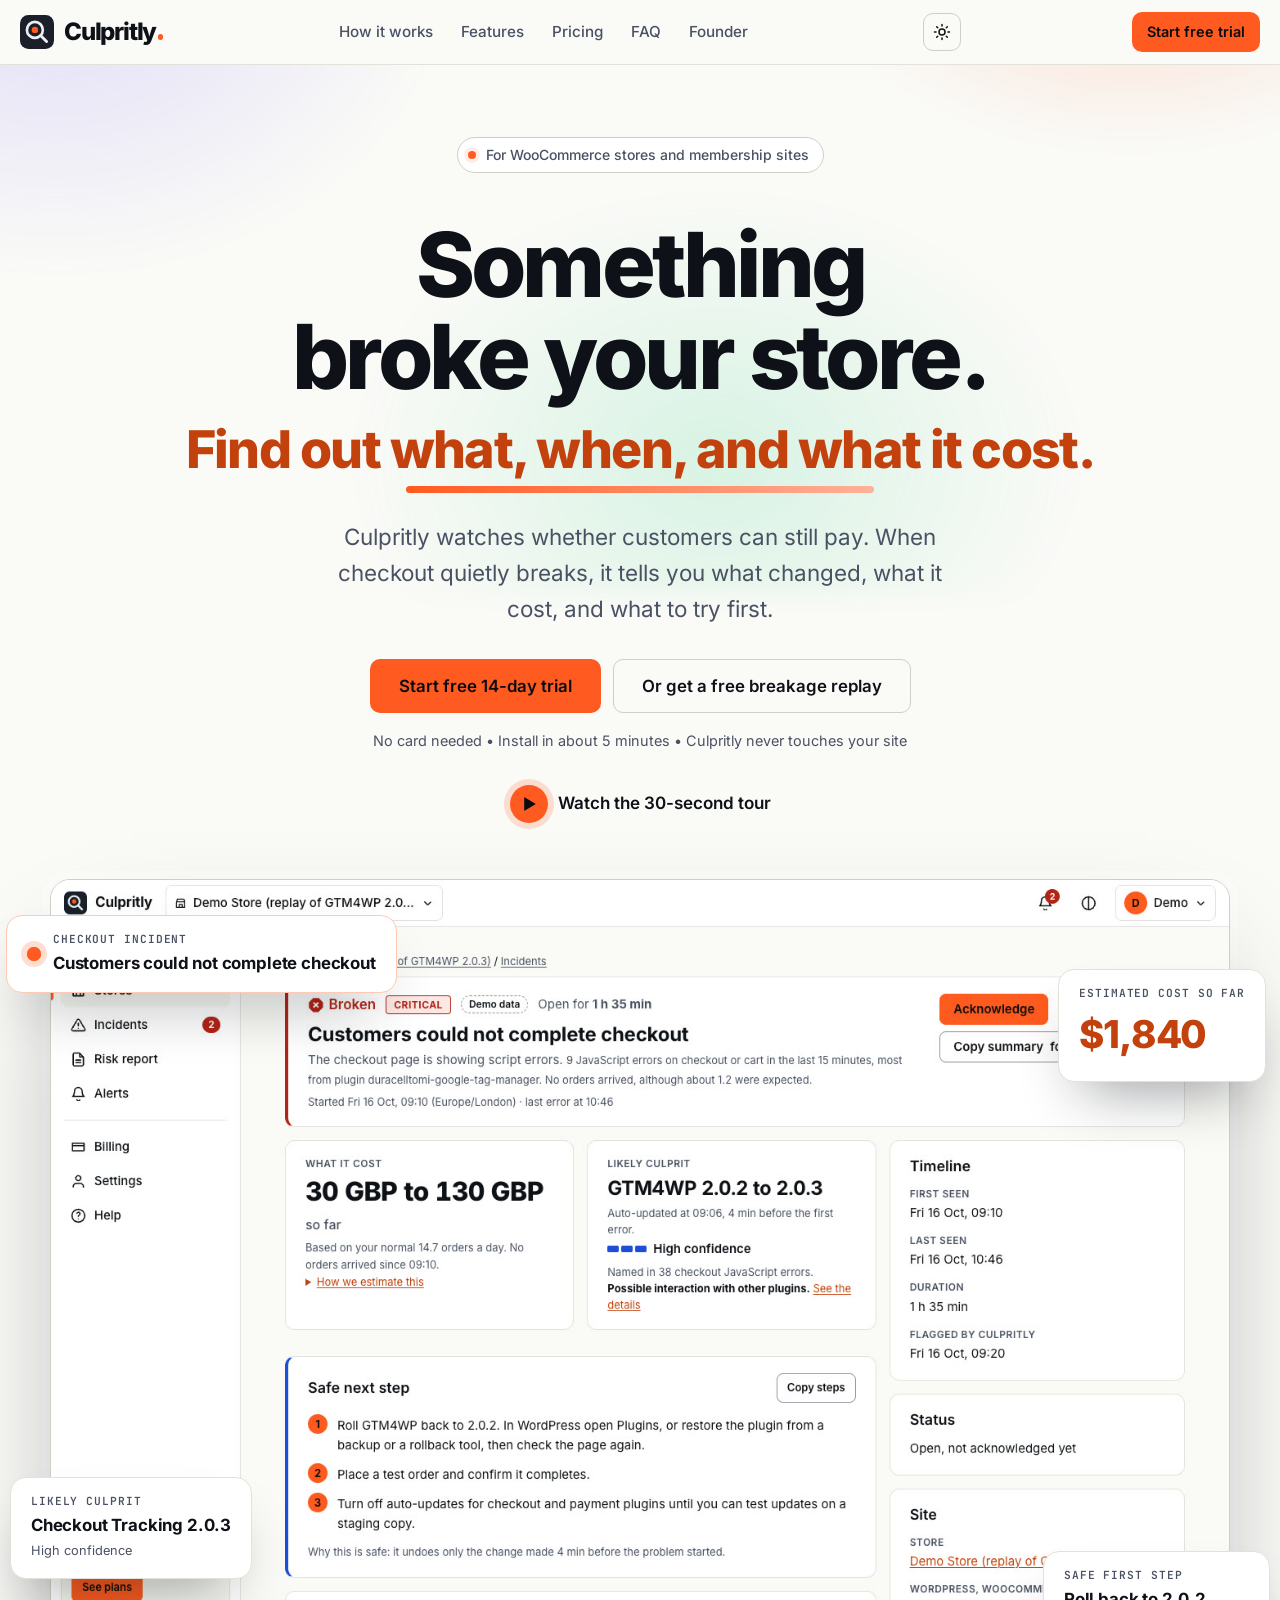
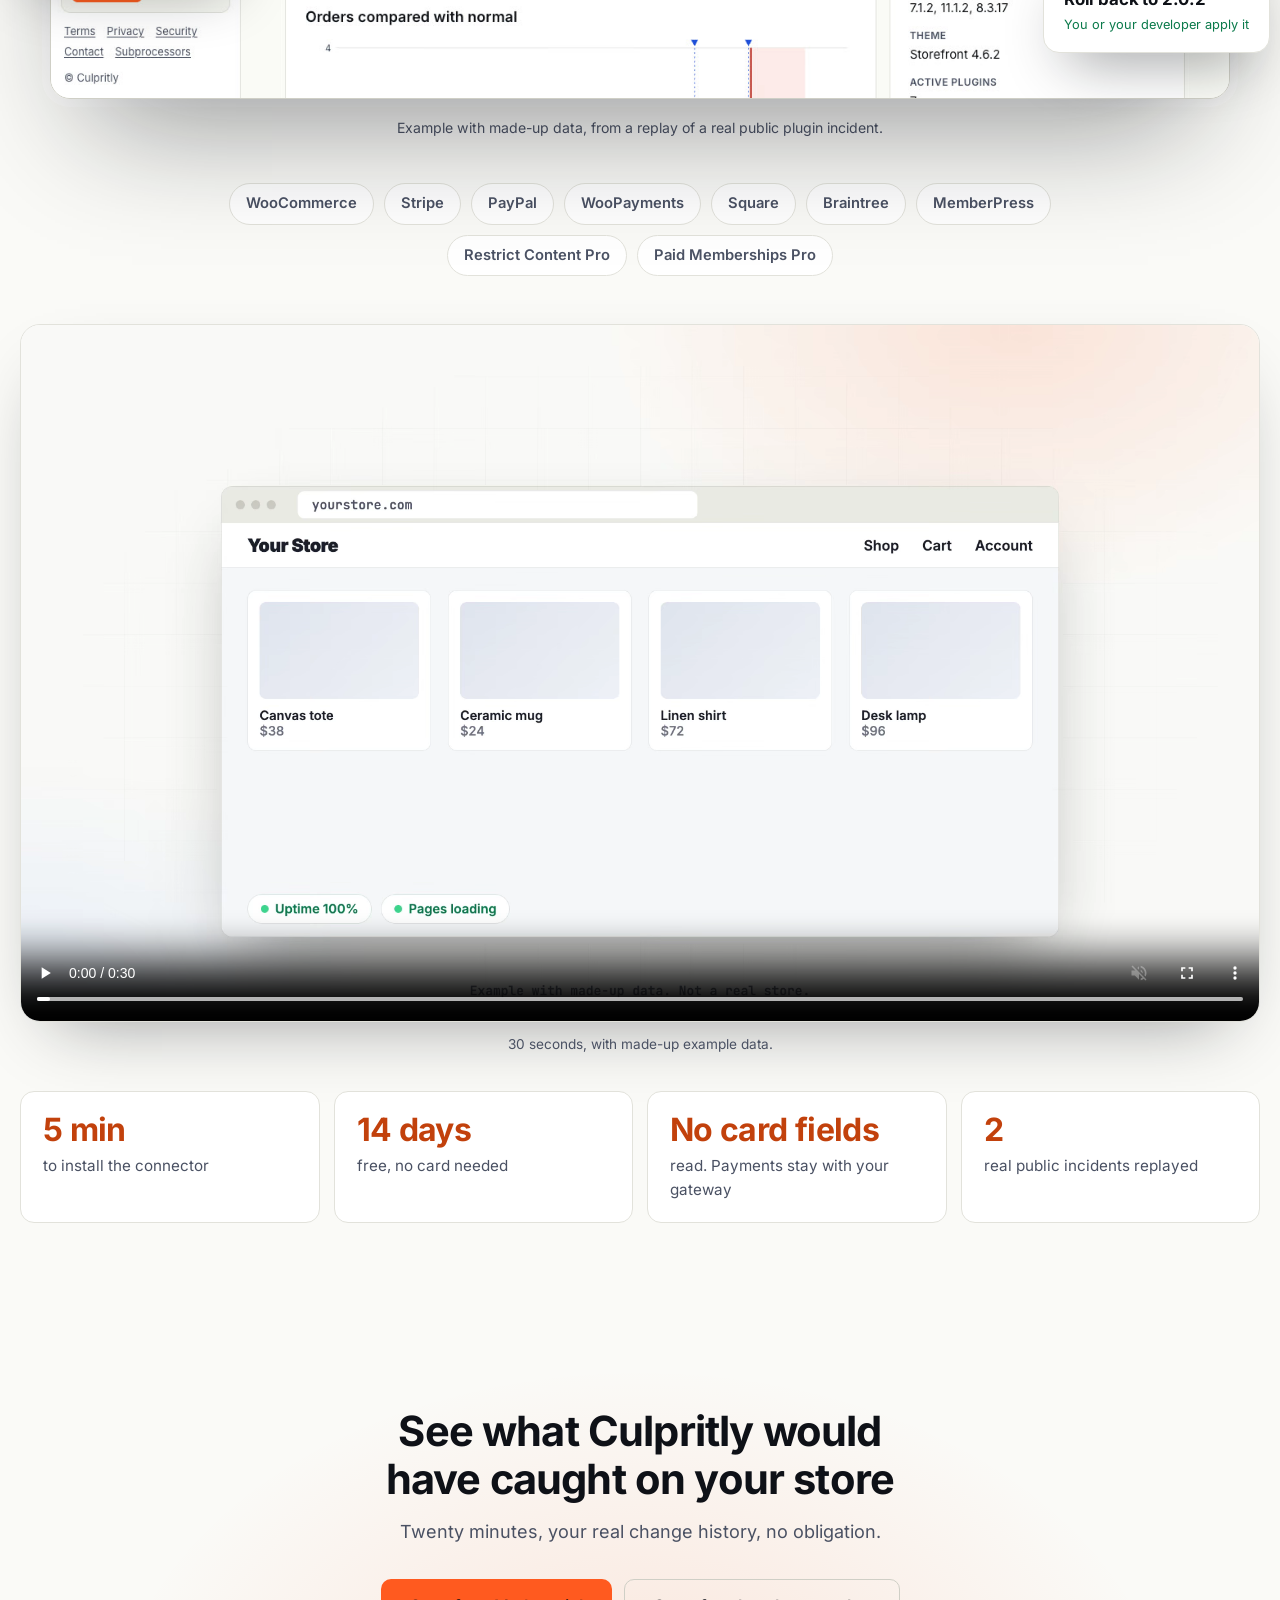
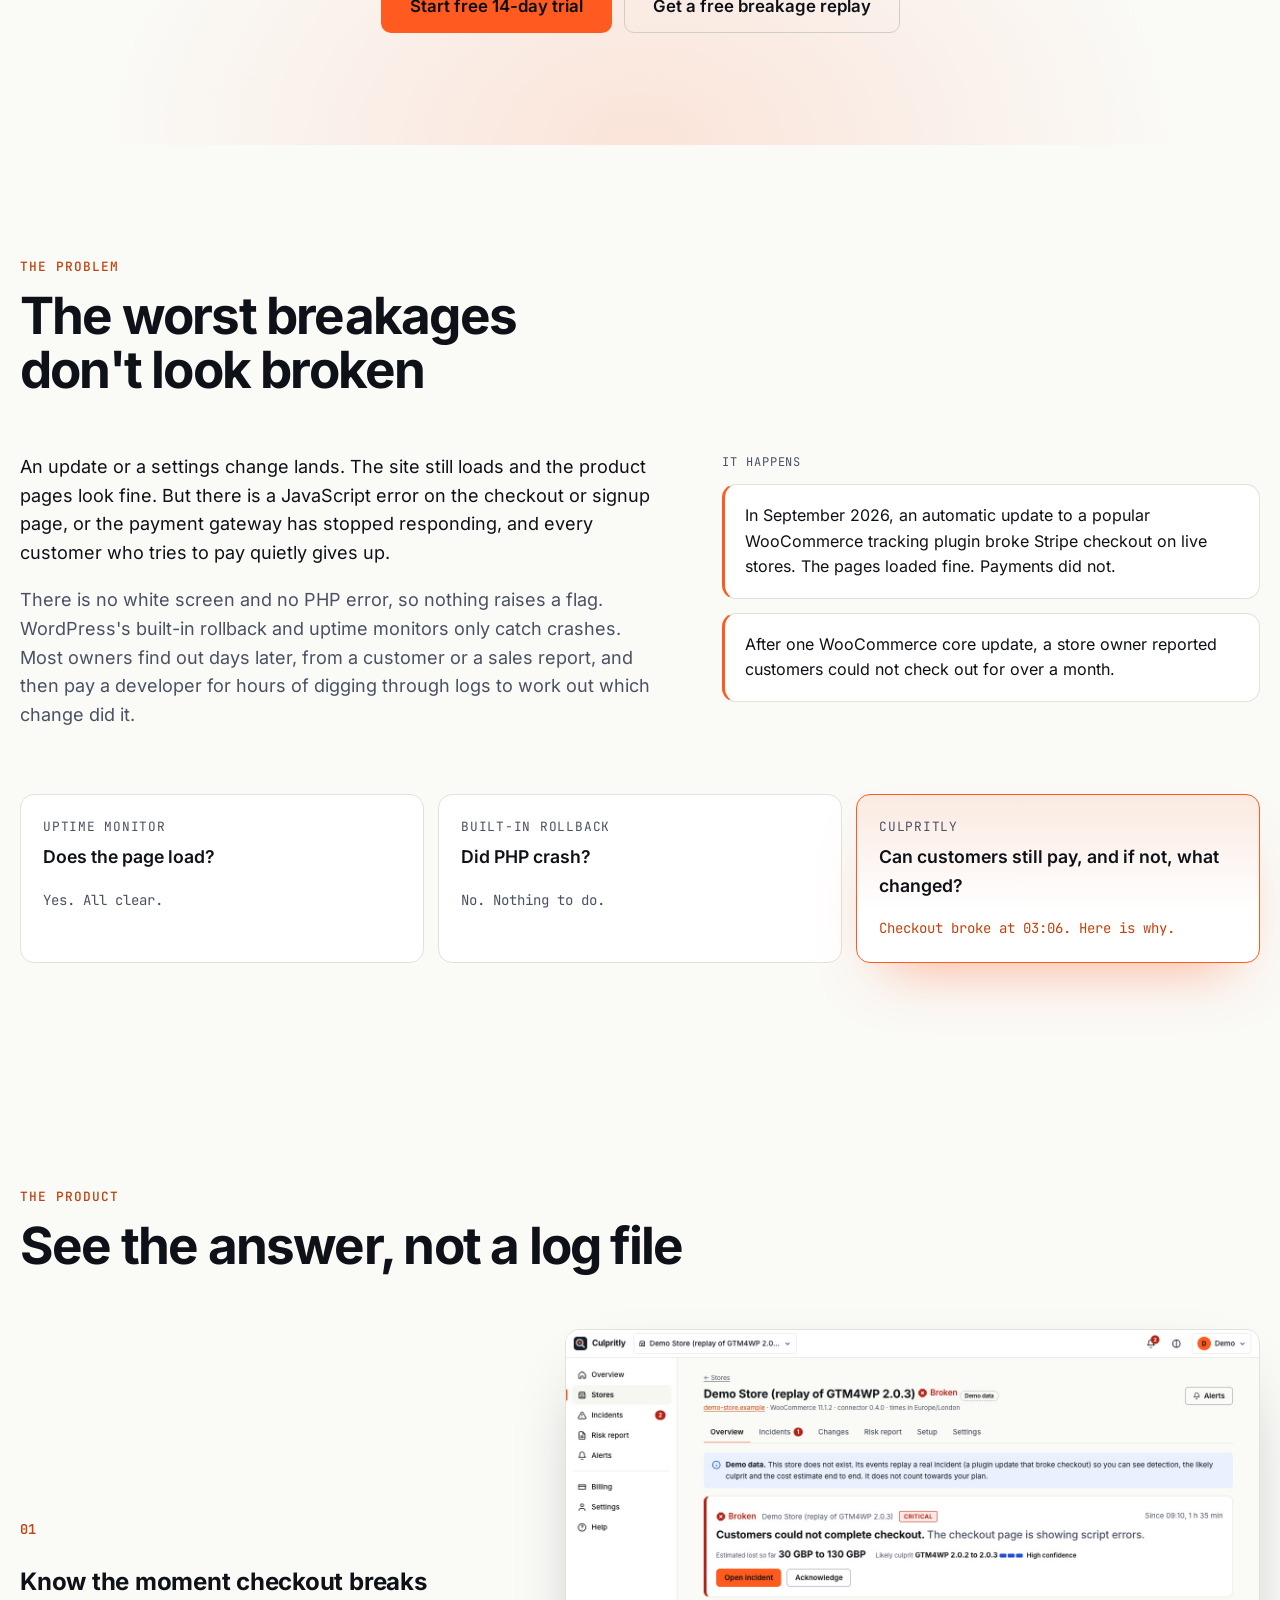
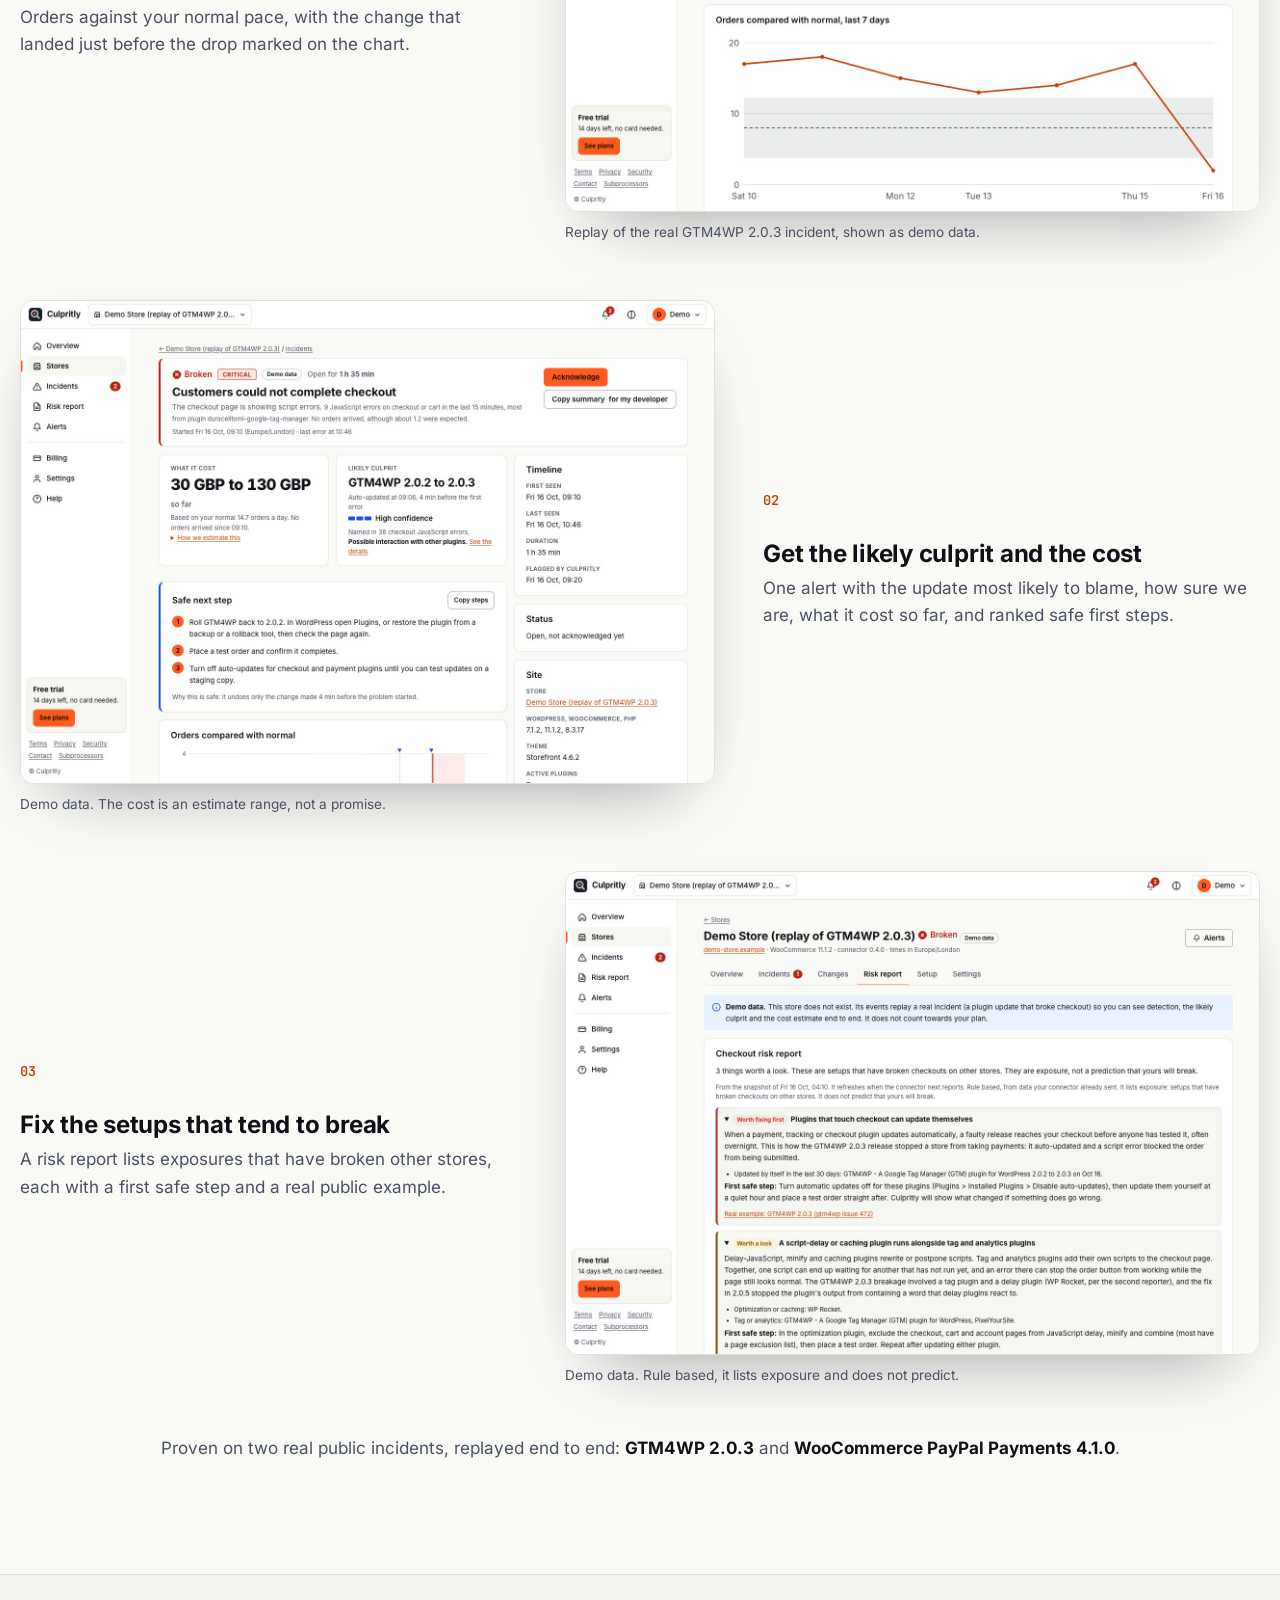
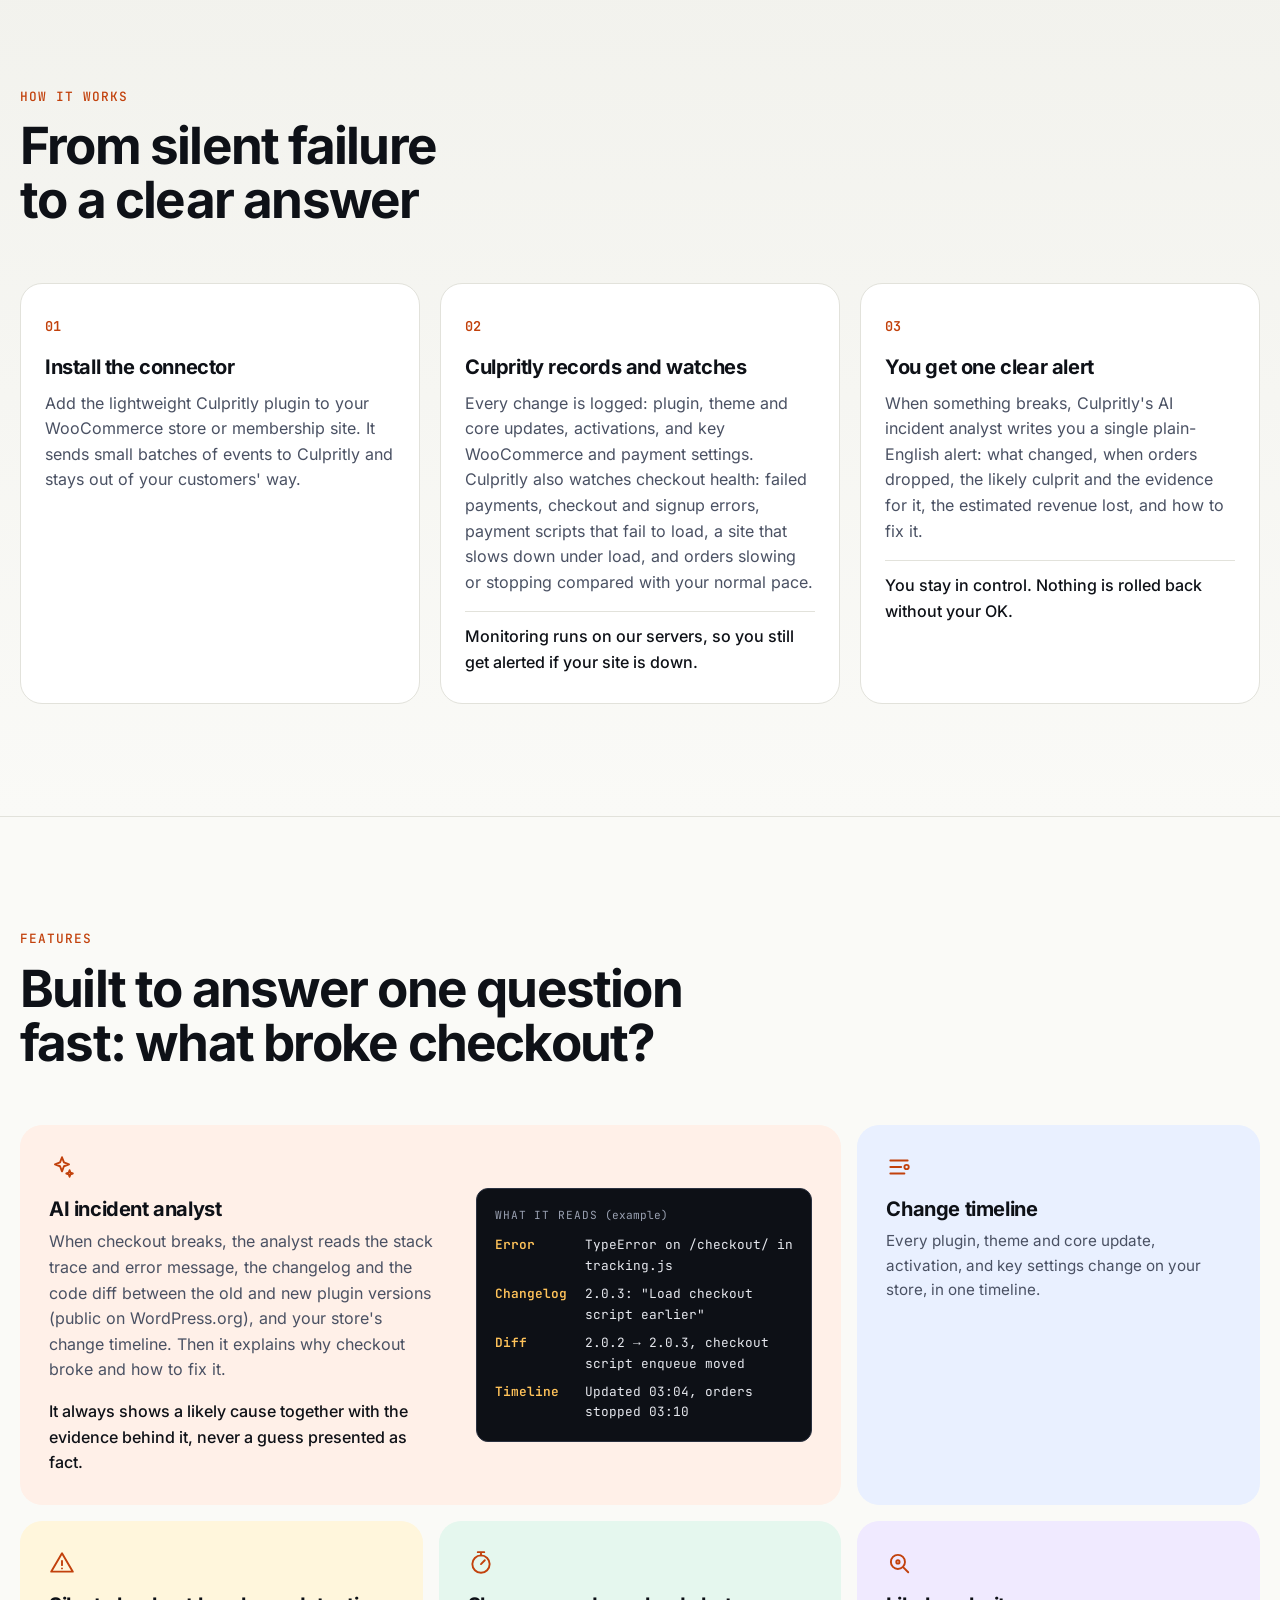
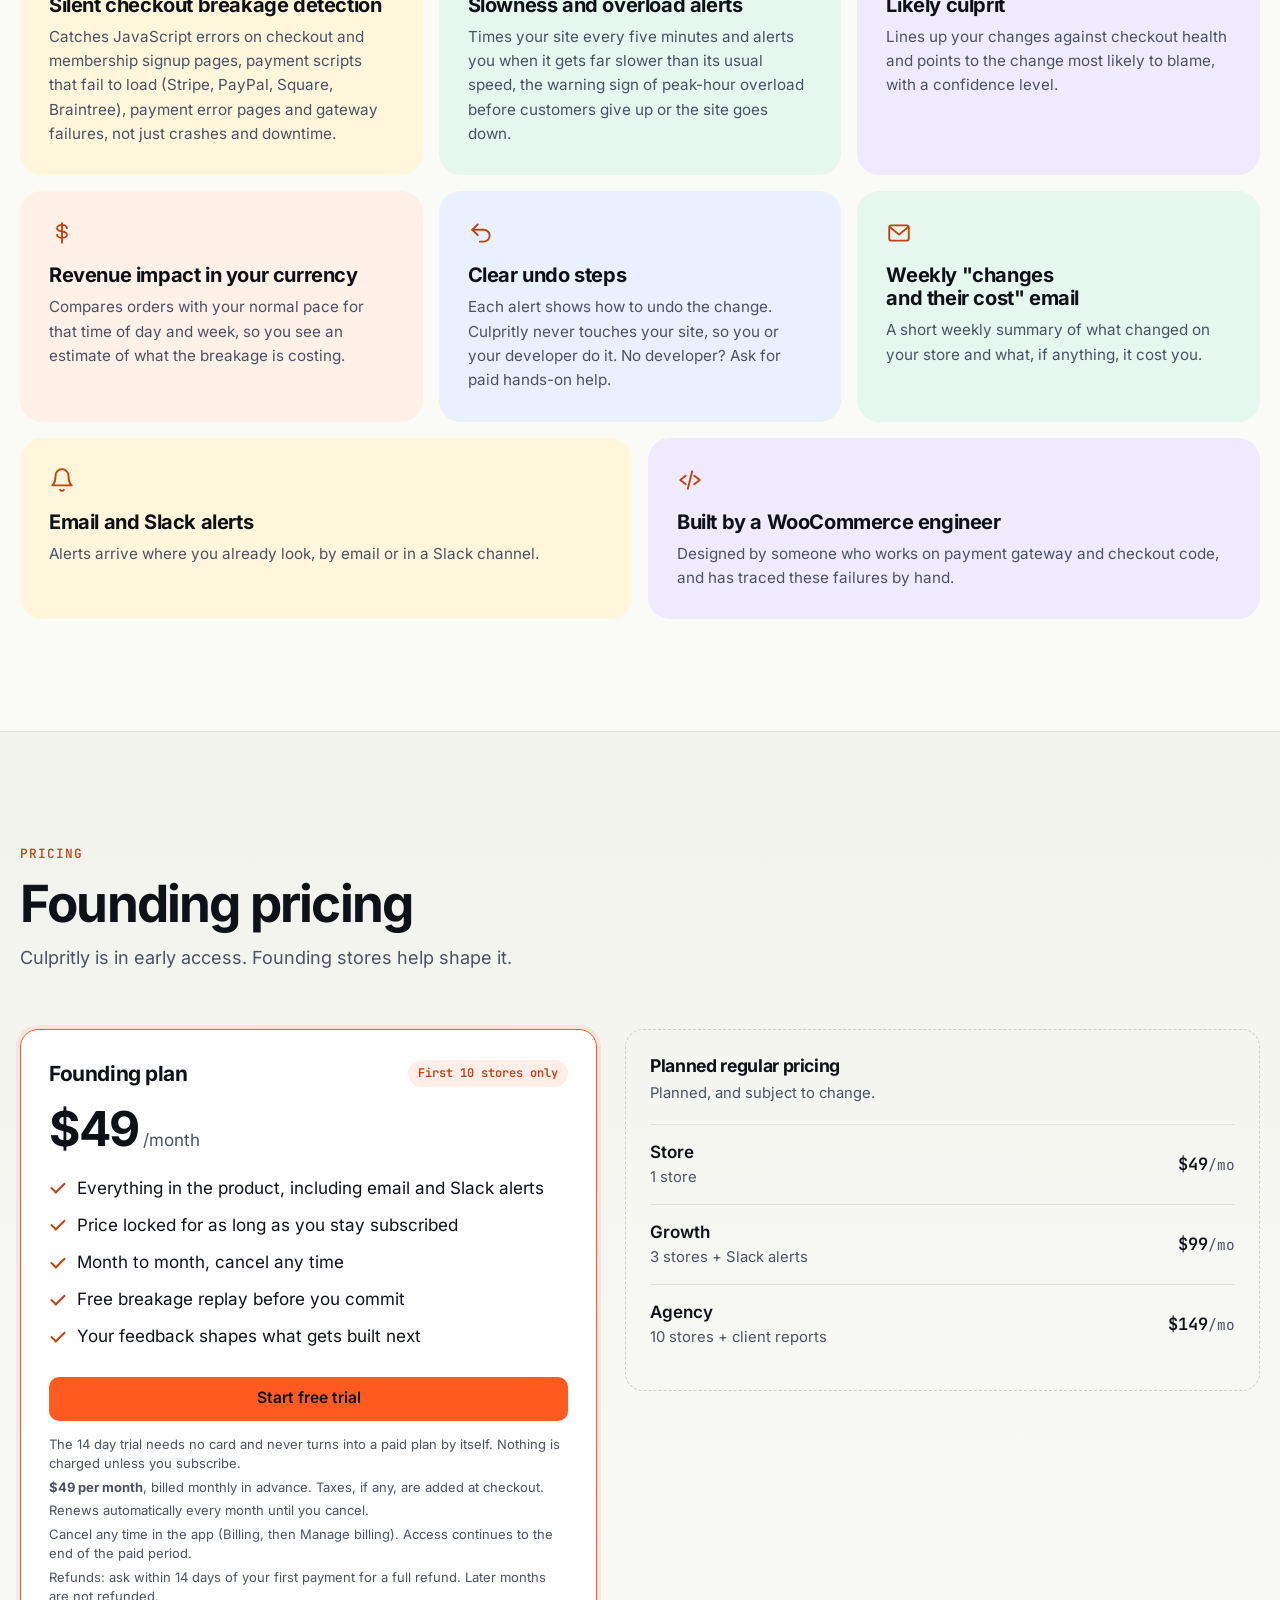
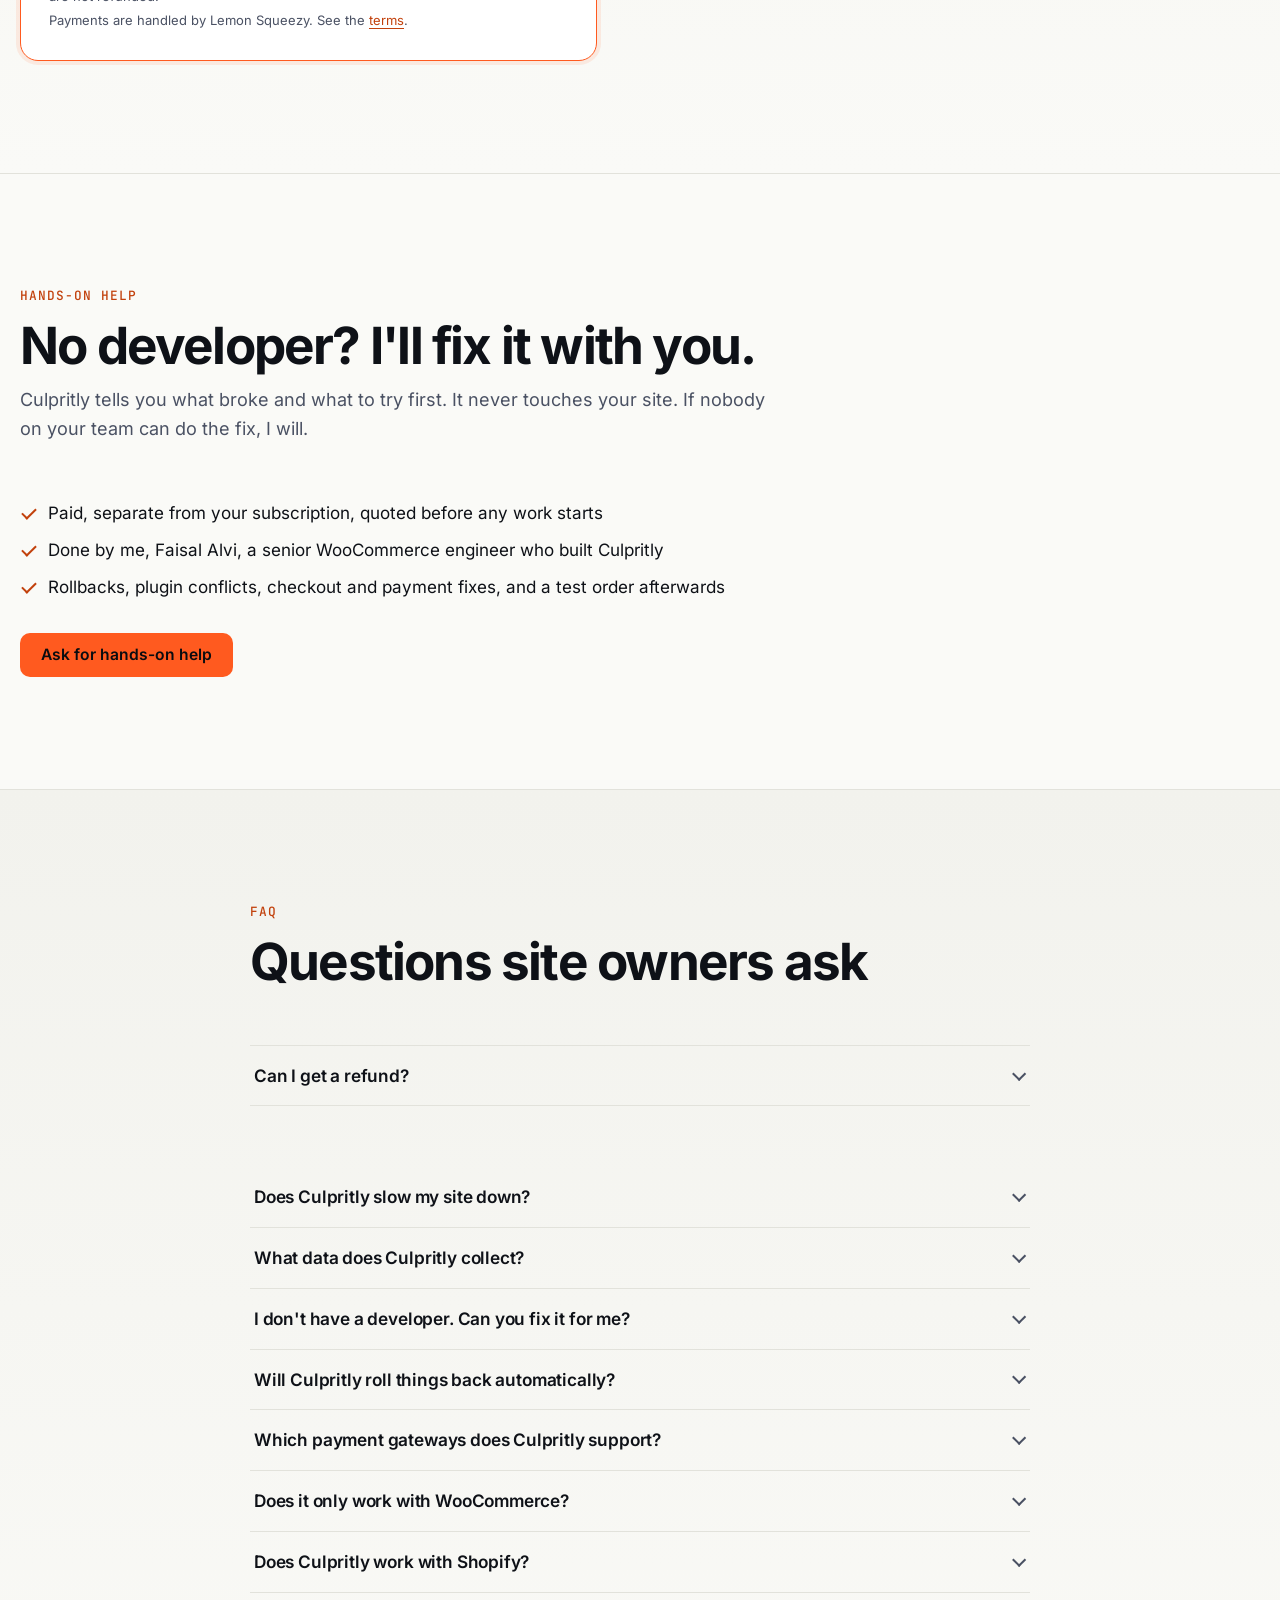
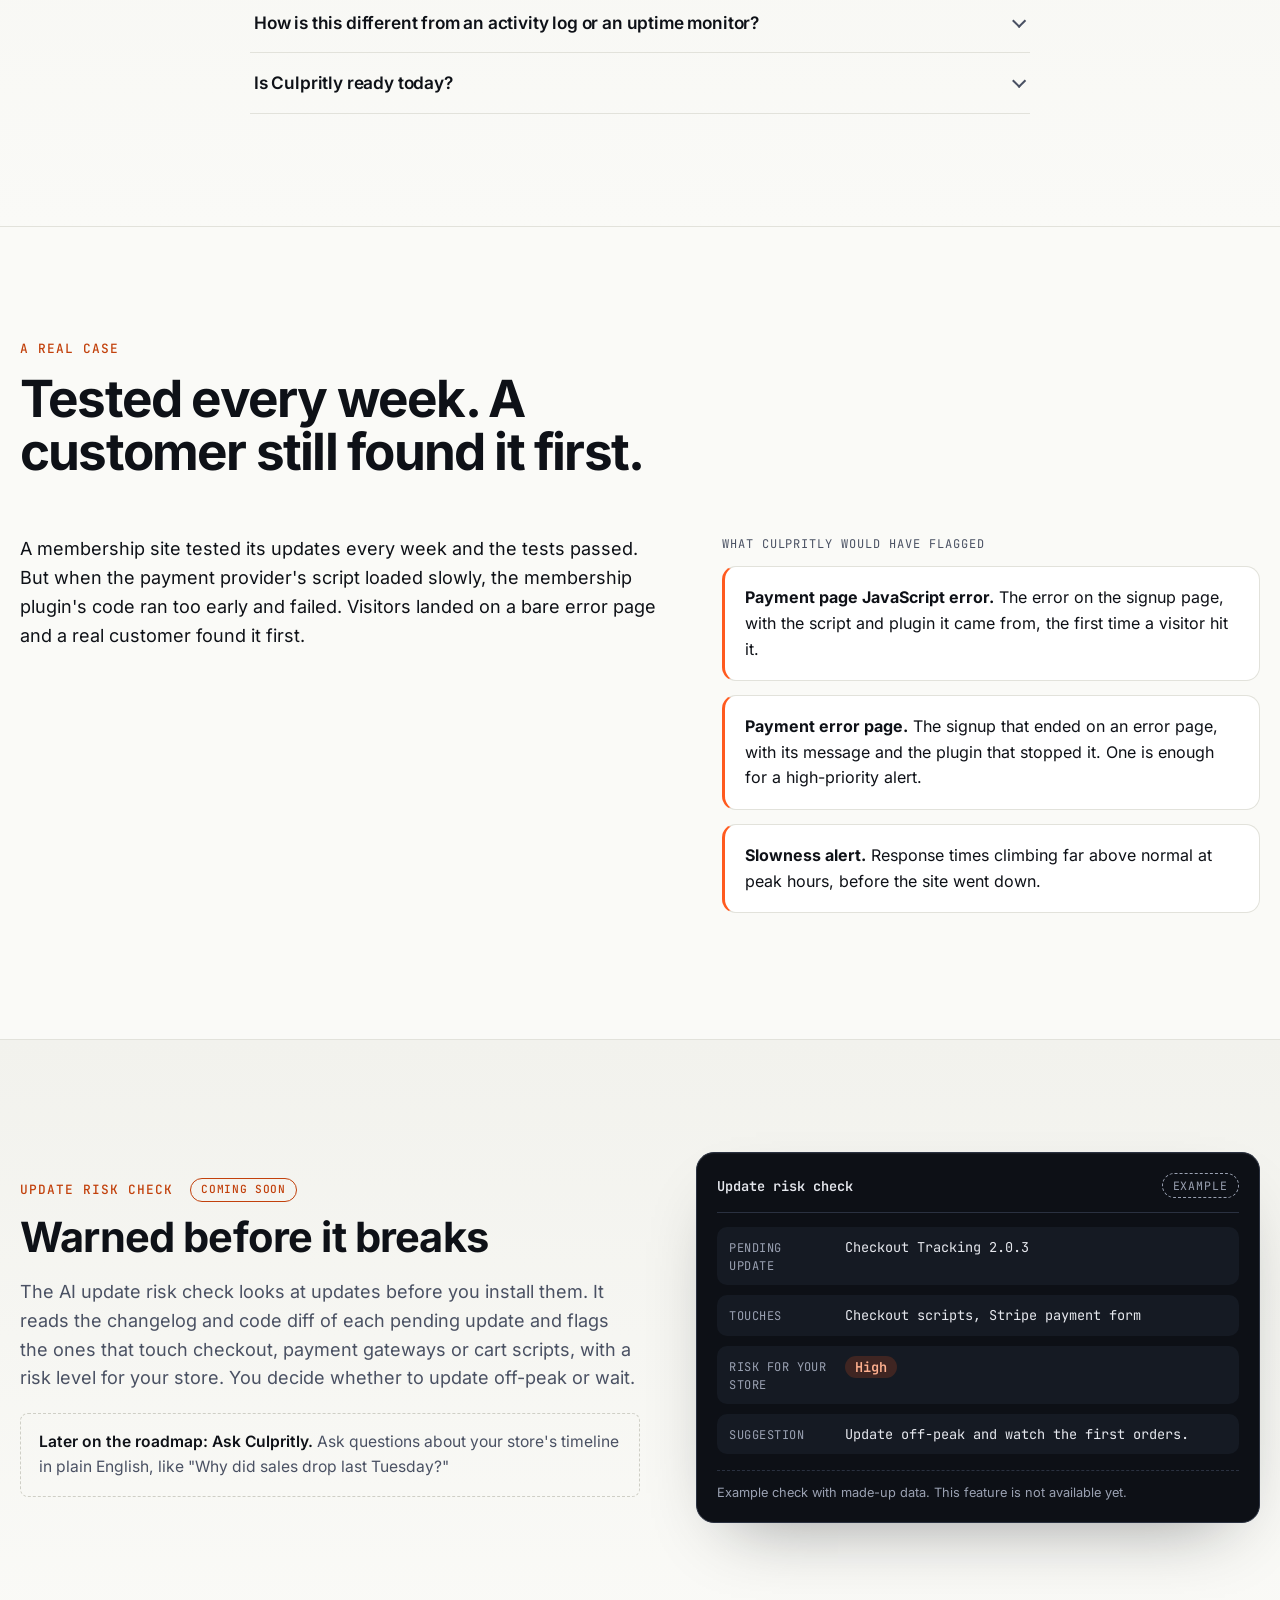
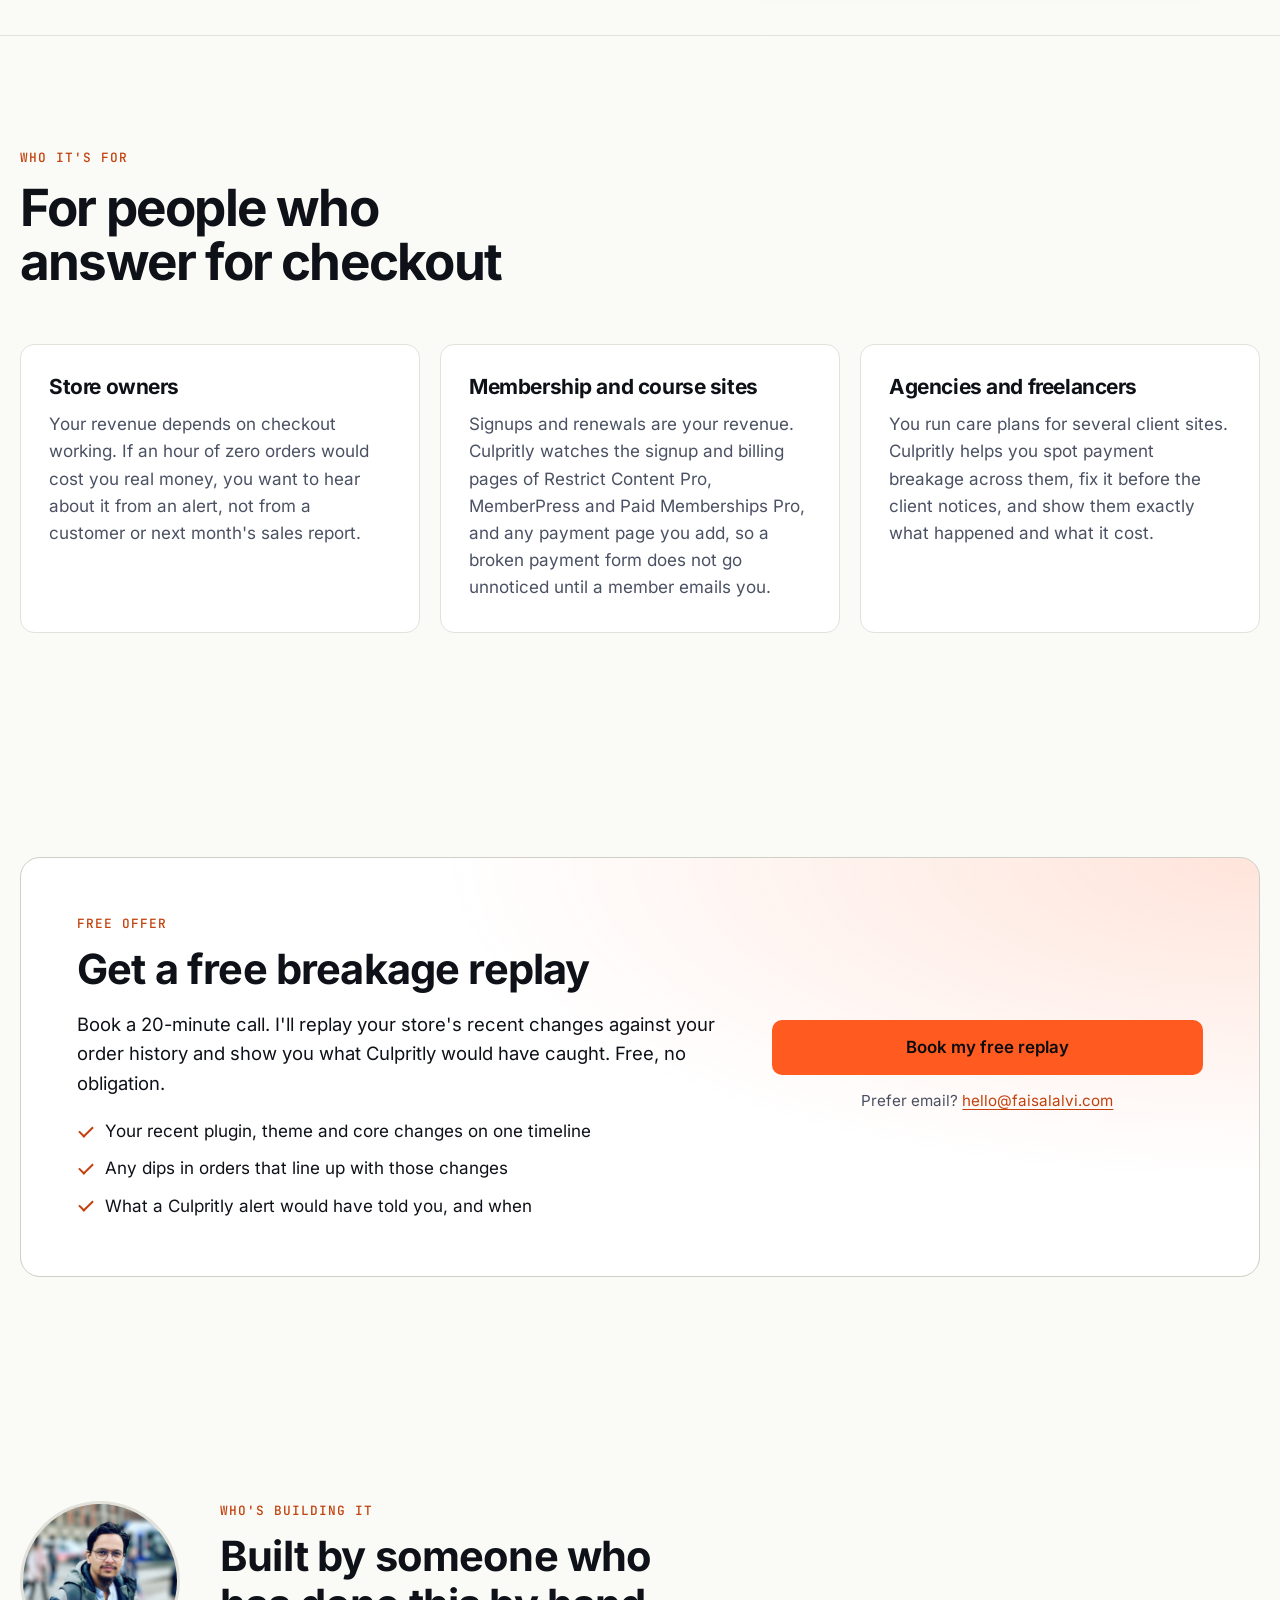
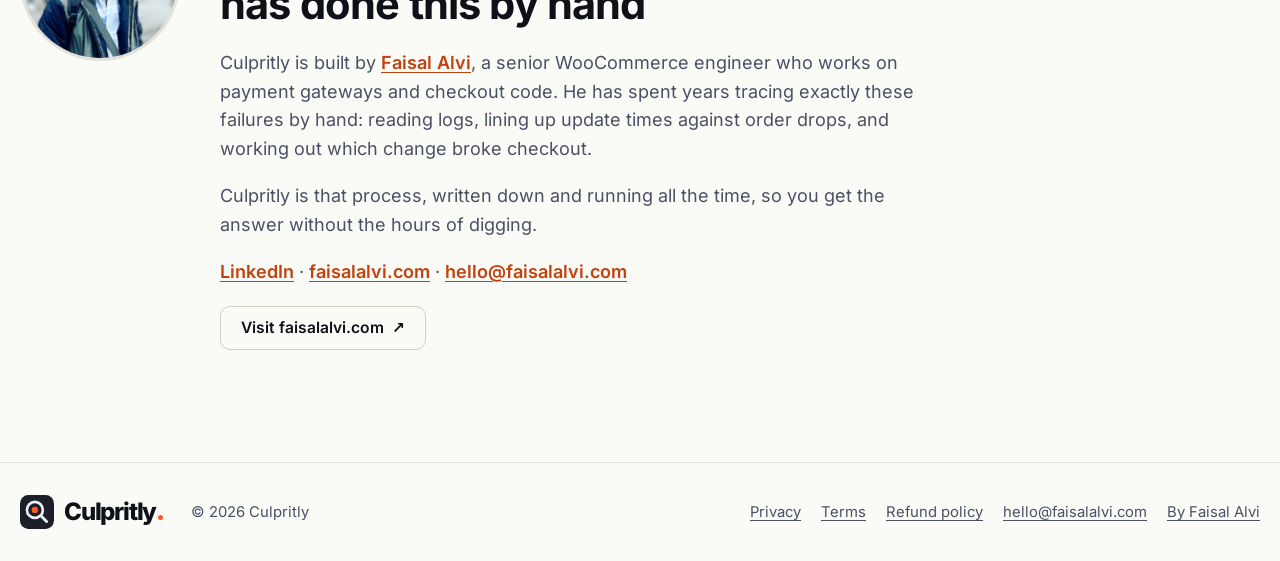
==== index.html @ 0a84de7f "Add space above the hands-on help button" ====
<!doctype html>
<html lang="en">
<head>
  <script>(function(){try{var t=localStorage.getItem("theme");if(t==="light"||t==="dark"){document.documentElement.setAttribute("data-theme",t);}}catch(e){}})();</script>

  <meta charset="utf-8">
  <meta name="viewport" content="width=device-width, initial-scale=1">
  <title>Culpritly: AI incident analyst for WooCommerce and membership site payments</title>
  <meta name="description" content="Culpritly is an AI incident analyst for WordPress stores and membership sites that take payments. It spots when WooCommerce checkout or membership signups quietly fail and tells you in plain English what broke, what it cost, and how to fix it.">
  <link rel="canonical" href="https://faisalalvi.com/culpritly/">
  <meta name="theme-color" content="#fafaf7">
  <meta name="color-scheme" content="light dark">

  <meta property="og:type" content="website">
  <meta property="og:site_name" content="Culpritly">
  <meta property="og:url" content="https://faisalalvi.com/culpritly/">
  <meta property="og:title" content="Culpritly: something broke your store. Find out what, when, and what it cost.">
  <meta property="og:description" content="AI incident analyst for WordPress stores and membership sites that take payments. Culpritly tracks every change, catches silent checkout and signup breakage and slowdowns, and explains in plain English what broke, what it cost, and how to fix it.">
  <meta property="og:image" content="https://faisalalvi.com/culpritly/assets/img/og-image.png">
  <meta property="og:image:width" content="1200">
  <meta property="og:image:height" content="630">
  <meta property="og:image:alt" content="Culpritly: Something broke your store. Culpritly tells you what, when, and what it cost.">
  <meta name="twitter:card" content="summary_large_image">
  <meta name="twitter:title" content="Culpritly: something broke your store. Find out what, when, and what it cost.">
  <meta name="twitter:description" content="AI incident analyst for WooCommerce stores and membership sites. Find out what broke, what it cost, and how to fix it.">
  <meta name="twitter:image" content="https://faisalalvi.com/culpritly/assets/img/og-image.png">

  <link rel="icon" href="assets/img/favicon.svg" type="image/svg+xml">
  <link rel="preload" href="assets/fonts/inter-latin-wght-normal.woff2" as="font" type="font/woff2" crossorigin>
  <link rel="stylesheet" href="assets/css/style.css">

  <script type="application/ld+json">
  {
    "@context": "https://schema.org",
    "@type": "SoftwareApplication",
    "name": "Culpritly",
    "url": "https://faisalalvi.com/culpritly/",
    "applicationCategory": "BusinessApplication",
    "operatingSystem": "Web, WordPress with WooCommerce, Restrict Content Pro, MemberPress or Paid Memberships Pro",
    "description": "Culpritly is an AI incident analyst for WordPress stores and membership sites that take payments. It records every change on a site and watches WooCommerce checkout, membership signup pages and site speed. When checkout breaks, it reads the error, the update's code changes and the store's timeline, then sends one plain-English alert with what changed, when orders dropped, the likely culprit with its evidence, the estimated revenue lost, and how to fix it.",
    "offers": {
      "@type": "Offer",
      "name": "Founding plan",
      "price": "49.00",
      "priceCurrency": "USD",
      "description": "Founding plan for the first 10 stores. Price locked while subscribed. Month to month, cancel any time.",
      "url": "https://faisalalvi.com/culpritly/#pricing"
    },
    "author": {
      "@type": "Person",
      "name": "Faisal Alvi",
      "url": "https://faisalalvi.com"
    }
  }
  </script>
  <script type="application/ld+json">
  {
    "@context": "https://schema.org",
    "@type": "FAQPage",
    "mainEntity": [
      {
        "@type": "Question",
        "name": "What does the AI actually do?",
        "acceptedAnswer": {
          "@type": "Answer",
          "text": "It explains incidents. When checkout breaks, it reads the error messages, the changelog and code diff of whatever changed, and your store's timeline, then writes a plain-English explanation of the likely cause and suggests a fix. It does not take actions on its own. Every suggestion shows the evidence it is based on, and you approve anything that changes your store."
        }
      },
      {
        "@type": "Question",
        "name": "Does Culpritly slow my site down?",
        "acceptedAnswer": {
          "@type": "Answer",
          "text": "It is built not to. The connector plugin is lightweight and sends small batches of events in the background. It adds no front-end scripts to your site except a tiny error listener on checkout and other payment pages, so Culpritly can see the JavaScript errors your customers run into."
        }
      },
      {
        "@type": "Question",
        "name": "What data does Culpritly collect?",
        "acceptedAnswer": {
          "@type": "Answer",
          "text": "Change events (what was updated or changed, and when), error messages from checkout and other payment pages, and order counts and totals so Culpritly can learn your store's normal pace. The connector does not read card fields and is not built to collect card data, and no customer personal data beyond what is needed to do the job. To write AI explanations, error messages, change events and relevant public plugin code are sent to an AI provider for analysis. The privacy page has the details."
        }
      },
      {
        "@type": "Question",
        "name": "Will Culpritly roll things back automatically?",
        "acceptedAnswer": {
          "@type": "Answer",
          "text": "No. Culpritly never changes your site. Every alert explains how to undo the change, and you or your developer do it. No developer? I can do it with you as a paid service. Rollback is never suggested for WooCommerce core or for updates that changed your database, because reversing those safely needs a person's judgment. For those, the alert explains how to recover."
        }
      },
      {
        "@type": "Question",
        "name": "Which payment gateways does Culpritly support?",
        "acceptedAnswer": {
          "@type": "Answer",
          "text": "Culpritly is starting with Stripe, WooPayments and PayPal. It also notices when the Stripe, PayPal, Braintree or Square payment script fails to load on a payment page. More gateways are planned."
        }
      },
      {
        "@type": "Question",
        "name": "Does it only work with WooCommerce?",
        "acceptedAnswer": {
          "@type": "Answer",
          "text": "No. Culpritly watches WooCommerce checkout and cart, the payment pages of Restrict Content Pro, MemberPress and Paid Memberships Pro, and any page you mark as a payment page in the plugin settings. Change tracking, error alerts and slowness alerts work on any WordPress site. Order revenue estimates currently need WooCommerce."
        }
      },
      {
        "@type": "Question",
        "name": "Does Culpritly work with Shopify?",
        "acceptedAnswer": {
          "@type": "Answer",
          "text": "Not yet. Culpritly is for WordPress sites for now: WooCommerce stores and membership sites. Shopify support is planned for later."
        }
      },
      {
        "@type": "Question",
        "name": "How is this different from an activity log or an uptime monitor?",
        "acceptedAnswer": {
          "@type": "Answer",
          "text": "An activity log records changes. An uptime monitor checks whether your site is up. Neither tells you that checkout quietly stopped working, which change caused it, or why. Culpritly connects your store's changes to checkout breakage and to the revenue it is costing you, and its AI incident analyst explains the cause in plain English with the evidence. The upcoming update risk check goes one step earlier and flags risky updates before you install them."
        }
      },
      {
        "@type": "Question",
        "name": "Is Culpritly ready today?",
        "acceptedAnswer": {
          "@type": "Answer",
          "text": "Culpritly is in early access. Founding stores get the free breakage replay first, then the product as each part ships, at a price that stays locked while they are subscribed."
        }
      }
    ]
  }
  </script>
</head>
<body>
  <a class="skip-link" href="#main">Skip to content</a>

  <header class="site-header">
    <div class="container site-header__inner">
      <a class="brand" href="./" aria-label="Culpritly home">
        <img src="assets/img/logo-mark.svg" alt="" width="28" height="28">
        <span class="brand__name">Culpritly<i class="brand__dot" aria-hidden="true"></i></span>
      </a>
      <nav class="site-nav" aria-label="Primary">
        <ul>
          <li><a href="#how-it-works">How it works</a></li>
          <li><a href="#features">Features</a></li>
          <li><a href="#pricing">Pricing</a></li>
          <li><a href="#faq">FAQ</a></li>
          <li><a href="#about">Founder</a></li>
        </ul>
      </nav>
      <button class="theme-toggle" type="button" aria-label="Switch between light and dark mode" title="Light / dark mode"><svg viewBox="0 0 24 24" fill="none" stroke="currentColor" stroke-width="2" stroke-linecap="round" stroke-linejoin="round" aria-hidden="true"><circle cx="12" cy="12" r="4"/><path d="M12 2v2M12 20v2M4.9 4.9l1.4 1.4M17.7 17.7l1.4 1.4M2 12h2M20 12h2M4.9 19.1l1.4-1.4M17.7 6.3l1.4-1.4"/></svg></button>
      <a class="btn btn--primary btn--sm" href="https://35-253-165-3.sslip.io/signup">Start free trial</a>
    </div>
  </header>

  <main id="main">

    <!-- Hero -->
    <section class="hero2" aria-labelledby="hero-title">
      <div class="hero2__mesh" aria-hidden="true"></div>
      <div class="container hero2__inner">
        <p class="eyebrow"><span class="eyebrow__dot" aria-hidden="true"></span>For WooCommerce stores and membership sites</p>
        <h1 id="hero-title">Something broke your store.<span class="hl">Find out what, when, and what it cost.</span></h1>
        <p class="lede">Culpritly watches whether customers can still pay. When checkout quietly breaks, it tells you what changed, what it cost, and what to try first.</p>
        <div class="hero__ctas hero__ctas--center">
          <a class="btn btn--primary btn--lg" href="https://35-253-165-3.sslip.io/signup">Start free 14-day trial</a>
          <a class="btn btn--ghost btn--lg" href="https://calendly.com/faisalalvi33/new-meeting" target="_blank" rel="noopener">Or get a free breakage replay<span class="visually-hidden"> (opens Calendly in a new tab)</span></a>
        </div>
        <p class="hero__note">No card needed &bull; Install in about 5 minutes &bull; Culpritly never touches your site</p>
        <a class="watch" href="#tour"><span class="watch__icon" aria-hidden="true"><svg viewBox="0 0 10 12" fill="currentColor"><path d="M0 0l10 6-10 6z"/></svg></span><span>Watch the 30-second tour</span></a>

        <div class="stage">
          <figure class="stage__main">
            <img src="assets/img/app-incident.jpg" width="1440" height="1000" alt="Culpritly incident page showing a broken checkout, the likely culprit, the estimated cost and safe next steps.">
          </figure>
          <div class="float float--alert" aria-hidden="true"><span class="pulse"></span><div><small>Checkout incident</small><strong>Customers could not complete checkout</strong></div></div>
          <div class="float float--cost" aria-hidden="true"><small>Estimated cost so far</small><strong>$1,840</strong></div>
          <div class="float float--culprit" aria-hidden="true"><small>Likely culprit</small><strong>Checkout Tracking 2.0.3</strong><em>High confidence</em></div>
          <div class="float float--step" aria-hidden="true"><small>Safe first step</small><strong>Roll back to 2.0.2</strong><em>You or your developer apply it</em></div>
        </div>
        <p class="stage__cap">Example with made-up data, from a replay of a real public plugin incident.</p>

        <ul class="works" aria-label="Works with">
          <li>WooCommerce</li><li>Stripe</li><li>PayPal</li><li>WooPayments</li><li>Square</li><li>Braintree</li><li>MemberPress</li><li>Restrict Content Pro</li><li>Paid Memberships Pro</li>
        </ul>
      </div>
    </section>


    <!-- Video + proof -->
    <section class="showreel" id="tour" aria-label="Culpritly in 30 seconds">
      <div class="container">
        <div class="showreel__frame">
          <video class="showreel__video" autoplay muted loop playsinline controls preload="metadata" poster="assets/video/poster.jpg" aria-label="30 second walkthrough: checkout breaks quietly, Culpritly finds the cause, the cost and what to try first. Example with made-up data.">
            <source src="assets/video/culpritly-hero.webm" type="video/webm">
            <source src="assets/video/culpritly-hero.mp4" type="video/mp4">
          </video>
        </div>
        <p class="showreel__cap">30 seconds, with made-up example data.</p>
        <ul class="proof" aria-label="At a glance">
          <li><strong>5 min</strong><span>to install the connector</span></li>
          <li><strong>14 days</strong><span>free, no card needed</span></li>
          <li><strong>No card fields</strong><span>read. Payments stay with your gateway</span></li>
          <li><strong>2</strong><span>real public incidents replayed</span></li>
        </ul>
      </div>
    </section>











    <!-- Final CTA -->
    <section class="section cta-band" aria-labelledby="cta-title">
      <div class="container cta-band__inner">
        <h2 id="cta-title">See what Culpritly would have caught on your store</h2>
        <p>Twenty minutes, your real change history, no obligation.</p>
        <div class="hero__ctas hero__ctas--center">
          <a class="btn btn--primary btn--lg" href="https://35-253-165-3.sslip.io/signup">Start free 14-day trial</a>
          <a class="btn btn--ghost btn--lg" href="https://calendly.com/faisalalvi33/new-meeting" target="_blank" rel="noopener">Get a free breakage replay<span class="visually-hidden"> (opens Calendly in a new tab)</span></a>
        </div>
      </div>
    </section>
  
    <!-- Problem -->
    <section class="section" id="problem" aria-labelledby="problem-title">
      <div class="container">
        <div class="section__head">
          <p class="kicker">The problem</p>
          <h2 id="problem-title">The worst breakages don't look broken</h2>
        </div>
        <div class="problem">
          <div class="problem__copy">
            <p>An update or a settings change lands. The site still loads and the product pages look fine. But there is a JavaScript error on the checkout or signup page, or the payment gateway has stopped responding, and every customer who tries to pay quietly gives up.</p>
            <p>There is no white screen and no PHP error, so nothing raises a flag. WordPress's built-in rollback and uptime monitors only catch crashes. Most owners find out days later, from a customer or a sales report, and then pay a developer for hours of digging through logs to work out which change did it.</p>
          </div>
          <div class="problem__cases">
            <p class="cases__label">It happens</p>
            <blockquote class="case">
              <p>In September 2026, an automatic update to a popular WooCommerce tracking plugin broke Stripe checkout on live stores. The pages loaded fine. Payments did not.</p>
            </blockquote>
            <blockquote class="case">
              <p>After one WooCommerce core update, a store owner reported customers could not check out for over a month.</p>
            </blockquote>
          </div>
        </div>

        <ul class="compare" aria-label="What different tools notice">
          <li class="compare__item">
            <p class="compare__tool">Uptime monitor</p>
            <p class="compare__q">Does the page load?</p>
            <p class="compare__a compare__a--miss">Yes. All clear.</p>
          </li>
          <li class="compare__item">
            <p class="compare__tool">Built-in rollback</p>
            <p class="compare__q">Did PHP crash?</p>
            <p class="compare__a compare__a--miss">No. Nothing to do.</p>
          </li>
          <li class="compare__item compare__item--us">
            <p class="compare__tool">Culpritly</p>
            <p class="compare__q">Can customers still pay, and if not, what changed?</p>
            <p class="compare__a compare__a--hit">Checkout broke at 03:06. Here is why.</p>
          </li>
        </ul>
      </div>
    </section>

    <!-- Product -->
    <section class="section" id="product" aria-labelledby="product-title">
      <div class="container">
        <div class="section__head">
          <p class="kicker">The product</p>
          <h2 id="product-title">See the answer, not a log file</h2>
        </div>
        <ol class="showcase">
          <li class="showcase__item">
            <div class="showcase__text">
              <span class="step__num" aria-hidden="true">01</span>
              <h3>Know the moment checkout breaks</h3>
              <p>Orders against your normal pace, with the change that landed just before the drop marked on the chart.</p>
            </div>
            <figure class="showcase__shot"><img src="assets/img/app-dash.jpg" width="1440" height="1000" loading="lazy" alt="Culpritly store overview: a critical checkout incident and an orders chart falling to zero after a plugin update."><figcaption>Replay of the real GTM4WP 2.0.3 incident, shown as demo data.</figcaption></figure>
          </li>
          <li class="showcase__item showcase__item--flip">
            <div class="showcase__text">
              <span class="step__num" aria-hidden="true">02</span>
              <h3>Get the likely culprit and the cost</h3>
              <p>One alert with the update most likely to blame, how sure we are, what it cost so far, and ranked safe first steps.</p>
            </div>
            <figure class="showcase__shot"><img src="assets/img/app-incident.jpg" width="1440" height="1000" loading="lazy" alt="Culpritly incident page: likely culprit GTM4WP 2.0.2 to 2.0.3 with high confidence, estimated cost, and three safe next steps."><figcaption>Demo data. The cost is an estimate range, not a promise.</figcaption></figure>
          </li>
          <li class="showcase__item">
            <div class="showcase__text">
              <span class="step__num" aria-hidden="true">03</span>
              <h3>Fix the setups that tend to break</h3>
              <p>A risk report lists exposures that have broken other stores, each with a first safe step and a real public example.</p>
            </div>
            <figure class="showcase__shot"><img src="assets/img/app-risk.jpg" width="1440" height="1000" loading="lazy" alt="Culpritly checkout risk report listing plugin auto-updates and script-delay plugins as things worth fixing."><figcaption>Demo data. Rule based, it lists exposure and does not predict.</figcaption></figure>
          </li>
        </ol>
        <p class="proofline">Proven on two real public incidents, replayed end to end: <strong>GTM4WP 2.0.3</strong> and <strong>WooCommerce PayPal Payments 4.1.0</strong>.</p>
      </div>
    </section>

    <!-- How it works -->
    <section class="section section--alt" id="how-it-works" aria-labelledby="how-title">
      <div class="container">
        <div class="section__head">
          <p class="kicker">How it works</p>
          <h2 id="how-title">From silent failure to a clear answer</h2>
        </div>
        <ol class="steps">
          <li class="step">
            <span class="step__num" aria-hidden="true">01</span>
            <h3>Install the connector</h3>
            <p>Add the lightweight Culpritly plugin to your WooCommerce store or membership site. It sends small batches of events to Culpritly and stays out of your customers' way.</p>
          </li>
          <li class="step">
            <span class="step__num" aria-hidden="true">02</span>
            <h3>Culpritly records and watches</h3>
            <p>Every change is logged: plugin, theme and core updates, activations, and key WooCommerce and payment settings. Culpritly also watches checkout health: failed payments, checkout and signup errors, payment scripts that fail to load, a site that slows down under load, and orders slowing or stopping compared with your normal pace.</p>
            <p class="step__note">Monitoring runs on our servers, so you still get alerted if your site is down.</p>
          </li>
          <li class="step">
            <span class="step__num" aria-hidden="true">03</span>
            <h3>You get one clear alert</h3>
            <p>When something breaks, Culpritly's AI incident analyst writes you a single plain-English alert: what changed, when orders dropped, the likely culprit and the evidence for it, the estimated revenue lost, and how to fix it.</p>
            <p class="step__note">You stay in control. Nothing is rolled back without your OK.</p>
          </li>
        </ol>
      </div>
    </section>

    <!-- Features -->
    <section class="section" id="features" aria-labelledby="features-title">
      <div class="container">
        <div class="section__head">
          <p class="kicker">Features</p>
          <h2 id="features-title">Built to answer one question fast: what broke checkout?</h2>
        </div>
        <ul class="features">
          <li class="feature feature--lead">
            <div class="feature__body">
              <svg class="feature__icon" viewBox="0 0 24 24" aria-hidden="true"><path d="M12 3l1.8 4.7L18.5 9.5l-4.7 1.8L12 16l-1.8-4.7L5.5 9.5l4.7-1.8L12 3z"/><path d="M19 15l.8 2.2L22 18l-2.2.8L19 21l-.8-2.2L16 18l2.2-.8L19 15z"/></svg>
              <h3>AI incident analyst</h3>
              <p>When checkout breaks, the analyst reads the stack trace and error message, the changelog and the code diff between the old and new plugin versions (public on WordPress.org), and your store's change timeline. Then it explains why checkout broke and how to fix it.</p>
              <p class="feature__note">It always shows a likely cause together with the evidence behind it, never a guess presented as fact.</p>
            </div>
            <div class="evidence" aria-label="What the analyst reads, in this example">
              <p class="evidence__label">What it reads <span>(example)</span></p>
              <ul class="evidence__list">
                <li><span class="evidence__kind">Error</span>TypeError on /checkout/ in tracking.js</li>
                <li><span class="evidence__kind">Changelog</span>2.0.3: "Load checkout script earlier"</li>
                <li><span class="evidence__kind">Diff</span>2.0.2 &rarr; 2.0.3, checkout script enqueue moved</li>
                <li><span class="evidence__kind">Timeline</span>Updated 03:04, orders stopped 03:10</li>
              </ul>
            </div>
          </li>
          <li class="feature">
            <svg class="feature__icon" viewBox="0 0 24 24" aria-hidden="true"><path d="M4 6h16M4 12h10M4 18h13"/><circle cx="19" cy="12" r="2"/></svg>
            <h3>Change timeline</h3>
            <p>Every plugin, theme and core update, activation, and key settings change on your store, in one timeline.</p>
          </li>
          <li class="feature">
            <svg class="feature__icon" viewBox="0 0 24 24" aria-hidden="true"><path d="M12 3 2 20h20L12 3z"/><path d="M12 10v4M12 17h.01"/></svg>
            <h3>Silent checkout breakage detection</h3>
            <p>Catches JavaScript errors on checkout and membership signup pages, payment scripts that fail to load (Stripe, PayPal, Square, Braintree), payment error pages and gateway failures, not just crashes and downtime.</p>
          </li>
          <li class="feature">
            <svg class="feature__icon" viewBox="0 0 24 24" aria-hidden="true"><circle cx="12" cy="13" r="8"/><path d="M12 13l3.5-3.5M12 3v2M9 2h6"/></svg>
            <h3>Slowness and overload alerts</h3>
            <p>Times your site every five minutes and alerts you when it gets far slower than its usual speed, the warning sign of peak-hour overload before customers give up or the site goes down.</p>
          </li>
          <li class="feature">
            <svg class="feature__icon" viewBox="0 0 24 24" aria-hidden="true"><circle cx="11" cy="11" r="6.5"/><path d="m16 16 4.5 4.5"/><circle cx="11" cy="11" r="1.5"/></svg>
            <h3>Likely culprit</h3>
            <p>Lines up your changes against checkout health and points to the change most likely to blame, with a confidence level.</p>
          </li>
          <li class="feature">
            <svg class="feature__icon" viewBox="0 0 24 24" aria-hidden="true"><path d="M12 3v18M16.5 7.5c0-1.7-2-3-4.5-3s-4.5 1.3-4.5 3 2 2.6 4.5 3 4.5 1.3 4.5 3-2 3-4.5 3-4.5-1.3-4.5-3"/></svg>
            <h3>Revenue impact in your currency</h3>
            <p>Compares orders with your normal pace for that time of day and week, so you see an estimate of what the breakage is costing.</p>
          </li>
          <li class="feature">
            <svg class="feature__icon" viewBox="0 0 24 24" aria-hidden="true"><path d="M9 14 4 9l5-5"/><path d="M4 9h10.5a5.5 5.5 0 0 1 0 11H11"/></svg>
            <h3>Clear undo steps</h3>
            <p>Each alert shows how to undo the change. Culpritly never touches your site, so you or your developer do it. No developer? Ask for paid hands-on help.</p>
          </li>
          <li class="feature">
            <svg class="feature__icon" viewBox="0 0 24 24" aria-hidden="true"><rect x="3" y="5" width="18" height="14" rx="2"/><path d="m3.5 6.5 8.5 7 8.5-7"/></svg>
            <h3>Weekly "changes and their cost" email</h3>
            <p>A short weekly summary of what changed on your store and what, if anything, it cost you.</p>
          </li>
          <li class="feature">
            <svg class="feature__icon" viewBox="0 0 24 24" aria-hidden="true"><path d="M6 8a6 6 0 0 1 12 0c0 7 3 9 3 9H3s3-2 3-9"/><path d="M10.3 21a1.9 1.9 0 0 0 3.4 0"/></svg>
            <h3>Email and Slack alerts</h3>
            <p>Alerts arrive where you already look, by email or in a Slack channel.</p>
          </li>
          <li class="feature feature--wide">
            <svg class="feature__icon" viewBox="0 0 24 24" aria-hidden="true"><path d="m8 8-5 4 5 4M16 8l5 4-5 4M14 4l-4 16"/></svg>
            <h3>Built by a WooCommerce engineer</h3>
            <p>Designed by someone who works on payment gateway and checkout code, and has traced these failures by hand.</p>
          </li>
        </ul>
      </div>
    </section>

    <!-- Pricing -->
    <section class="section section--alt" id="pricing" aria-labelledby="pricing-title">
      <div class="container">
        <div class="section__head">
          <p class="kicker">Pricing</p>
          <h2 id="pricing-title">Founding pricing</h2>
          <p class="section__sub">Culpritly is in early access. Founding stores help shape it.</p>
        </div>

        <div class="pricing">
          <article class="plan plan--founding" aria-labelledby="plan-founding">
            <div class="plan__top">
              <h3 id="plan-founding">Founding plan</h3>
              <span class="plan__badge">First 10 stores only</span>
            </div>
            <p class="plan__price"><span class="plan__amount">$49</span><span class="plan__per">/month</span></p>
            <ul class="checklist">
              <li>Everything in the product, including email and Slack alerts</li>
              <li>Price locked for as long as you stay subscribed</li>
              <li>Month to month, cancel any time</li>
              <li>Free breakage replay before you commit</li>
              <li>Your feedback shapes what gets built next</li>
            </ul>
            <a class="btn btn--primary btn--block" href="https://35-253-165-3.sslip.io/signup" aria-describedby="plan-terms">Start free trial</a>
            <ul class="plan__terms" id="plan-terms">
              <li>The 14 day trial needs no card and never turns into a paid plan by itself. Nothing is charged unless you subscribe.</li>
              <li><strong>$49 per month</strong>, billed monthly in advance. Taxes, if any, are added at checkout.</li>
              <li>Renews automatically every month until you cancel.</li>
              <li>Cancel any time in the app (Billing, then Manage billing). Access continues to the end of the paid period.</li>
              <li>Refunds: ask within 14 days of your first payment for a full refund. Later months are not refunded.</li>
              <li>Payments are handled by Lemon Squeezy. See the <a href="https://35-253-165-3.sslip.io/terms" rel="noopener">terms</a>.</li>
            </ul>
          </article>

          <div class="planned">
            <h3 class="planned__title">Planned regular pricing</h3>
            <p class="planned__note">Planned, and subject to change.</p>
            <ul class="planned__list">
              <li class="planned__row">
                <span class="planned__name">Store</span>
                <span class="planned__desc">1 store</span>
                <span class="planned__price">$49<span>/mo</span></span>
              </li>
              <li class="planned__row">
                <span class="planned__name">Growth</span>
                <span class="planned__desc">3 stores + Slack alerts</span>
                <span class="planned__price">$99<span>/mo</span></span>
              </li>
              <li class="planned__row">
                <span class="planned__name">Agency</span>
                <span class="planned__desc">10 stores + client reports</span>
                <span class="planned__price">$149<span>/mo</span></span>
              </li>
            </ul>
          </div>
        </div>
      </div>
    </section>

    <!-- FAQ -->
    <section class="section" id="hands-on" aria-labelledby="hands-title">
      <div class="container">
        <div class="section__head">
          <p class="kicker">Hands-on help</p>
          <h2 id="hands-title">No developer? I'll fix it with you.</h2>
          <p class="section__sub">Culpritly tells you what broke and what to try first. It never touches your site. If nobody on your team can do the fix, I will.</p>
        </div>
        <ul class="checklist">
          <li>Paid, separate from your subscription, quoted before any work starts</li>
          <li>Done by me, Faisal Alvi, a senior WooCommerce engineer who built Culpritly</li>
          <li>Rollbacks, plugin conflicts, checkout and payment fixes, and a test order afterwards</li>
        </ul>
        <p class="hands__cta"><a class="btn btn--primary" href="https://calendly.com/faisalalvi33/new-meeting" target="_blank" rel="noopener">Ask for hands-on help<span class="visually-hidden"> (opens Calendly in a new tab)</span></a></p>
      </div>
    </section>

    <section class="section section--alt" id="faq" aria-labelledby="faq-title">
      <div class="container container--narrow">
        <div class="section__head">
          <p class="kicker">FAQ</p>
          <h2 id="faq-title">Questions site owners ask</h2>
        </div>
        <div class="faq">
<details>
            <summary><h3>Can I get a refund?</h3></summary>
            <p>Yes. Ask within 14 days of your first payment and you get that payment back in full. The free trial needs no card. You can cancel any time and keep access until the end of the period you paid for. See the <a href="https://35-253-165-3.sslip.io/refunds">refund policy</a>.</p>
          </details>
          <details>
            <summary><h3>What does the AI actually do?</h3></summary>
            <p>It explains incidents. When checkout breaks, it reads the error messages, the changelog and code diff of whatever changed, and your store's timeline, then writes a plain-English explanation of the likely cause and suggests a fix. It does not take actions on its own. Every suggestion shows the evidence it is based on, and you approve anything that changes your store.</p>
          </details>
          <details>
            <summary><h3>Does Culpritly slow my site down?</h3></summary>
            <p>It is built not to. The connector plugin is lightweight and sends small batches of events in the background. It adds no front-end scripts to your site except a tiny error listener on checkout and other payment pages, so Culpritly can see the JavaScript errors your customers run into.</p>
          </details>
          <details>
            <summary><h3>What data does Culpritly collect?</h3></summary>
            <p>Change events (what was updated or changed, and when), error messages from checkout and other payment pages, and order counts and totals so Culpritly can learn your store's normal pace. The connector does not read card fields and is not built to collect card data, and no customer personal data beyond what is needed to do the job. To write AI explanations, error messages, change events and relevant public plugin code are sent to an AI provider for analysis. The <a href="privacy.html">privacy page</a> has the details.</p>
          </details>
          <details>
            <summary><h3>I don't have a developer. Can you fix it for me?</h3></summary>
            <p>Yes, as a paid service. Culpritly finds the cause and the safe first step. If you have no developer, I will do the fix with you. I'm Faisal Alvi, a senior WooCommerce engineer. Tell me what broke and I'll quote you before any work starts.</p>
          </details>
          <details>
            <summary><h3>Will Culpritly roll things back automatically?</h3></summary>
            <p>No. Culpritly never changes your site. Every alert explains how to undo the change, and you or your developer do it. No developer? I can do it with you as a paid service. Rollback is never suggested for WooCommerce core or for updates that changed your database, because reversing those safely needs a person's judgment. For those, the alert explains how to recover.</p>
          </details>
          <details>
            <summary><h3>Which payment gateways does Culpritly support?</h3></summary>
            <p>Culpritly is starting with Stripe, WooPayments and PayPal. It also notices when the Stripe, PayPal, Braintree or Square payment script fails to load on a payment page. More gateways are planned.</p>
          </details>
          <details>
            <summary><h3>Does it only work with WooCommerce?</h3></summary>
            <p>No. Culpritly watches WooCommerce checkout and cart, the payment pages of Restrict Content Pro, MemberPress and Paid Memberships Pro, and any page you mark as a payment page in the plugin settings. Change tracking, error alerts and slowness alerts work on any WordPress site. Order revenue estimates currently need WooCommerce.</p>
          </details>
          <details>
            <summary><h3>Does Culpritly work with Shopify?</h3></summary>
            <p>Not yet. Culpritly is for WordPress sites for now: WooCommerce stores and membership sites. Shopify support is planned for later.</p>
          </details>
          <details>
            <summary><h3>How is this different from an activity log or an uptime monitor?</h3></summary>
            <p>An activity log records changes. An uptime monitor checks whether your site is up. Neither tells you that checkout quietly stopped working, which change caused it, or why. Culpritly connects your store's changes to checkout breakage and to the revenue it is costing you, and its AI incident analyst explains the cause in plain English with the evidence. The upcoming update risk check goes one step earlier and flags risky updates before you install them.</p>
          </details>
          <details>
            <summary><h3>Is Culpritly ready today?</h3></summary>
            <p>Culpritly is in early access. Founding stores get the free breakage replay first, then the product as each part ships, at a price that stays locked while they are subscribed.</p>
          </details>
        </div>
      </div>
    </section>

    <!-- A real case -->
    <section class="section" id="real-case" aria-labelledby="case-title">
      <div class="container">
        <div class="section__head">
          <p class="kicker">A real case</p>
          <h2 id="case-title">Tested every week. A customer still found it first.</h2>
        </div>
        <div class="problem">
          <div class="problem__copy">
            <p>A membership site tested its updates every week and the tests passed. But when the payment provider's script loaded slowly, the membership plugin's code ran too early and failed. Visitors landed on a bare error page and a real customer found it first.</p>
          </div>
          <div class="problem__cases">
            <p class="cases__label">What Culpritly would have flagged</p>
            <blockquote class="case">
              <p><strong>Payment page JavaScript error.</strong> The error on the signup page, with the script and plugin it came from, the first time a visitor hit it.</p>
            </blockquote>
            <blockquote class="case">
              <p><strong>Payment error page.</strong> The signup that ended on an error page, with its message and the plugin that stopped it. One is enough for a high-priority alert.</p>
            </blockquote>
            <blockquote class="case">
              <p><strong>Slowness alert.</strong> Response times climbing far above normal at peak hours, before the site went down.</p>
            </blockquote>
          </div>
        </div>
      </div>
    </section>

    <!-- Coming soon -->
    <section class="section section--alt" id="coming-soon" aria-labelledby="soon-title">
      <div class="container">
        <div class="soon">
          <div class="soon__copy">
            <p class="kicker">Update risk check <span class="badge">Coming soon</span></p>
            <h2 id="soon-title">Warned before it breaks</h2>
            <p class="soon__lede">The AI update risk check looks at updates before you install them. It reads the changelog and code diff of each pending update and flags the ones that touch checkout, payment gateways or cart scripts, with a risk level for your store. You decide whether to update off-peak or wait.</p>
            <p class="soon__later"><strong>Later on the roadmap: Ask Culpritly.</strong> Ask questions about your store's timeline in plain English, like "Why did sales drop last Tuesday?"</p>
          </div>

          <figure class="incident risk" aria-labelledby="risk-caption">
            <div class="incident__bar">
              <span class="incident__status">Update risk check</span>
              <span class="incident__tag">Example</span>
            </div>
            <dl class="risk__list">
              <div class="risk__row">
                <dt>Pending update</dt>
                <dd>Checkout Tracking 2.0.3</dd>
              </div>
              <div class="risk__row">
                <dt>Touches</dt>
                <dd>Checkout scripts, Stripe payment form</dd>
              </div>
              <div class="risk__row">
                <dt>Risk for your store</dt>
                <dd><span class="risk__level">High</span></dd>
              </div>
              <div class="risk__row">
                <dt>Suggestion</dt>
                <dd>Update off-peak and watch the first orders.</dd>
              </div>
            </dl>
            <figcaption id="risk-caption" class="incident__caption">Example check with made-up data. This feature is not available yet.</figcaption>
          </figure>
        </div>
      </div>
    </section>

    <!-- Who it's for -->
    <section class="section" id="who" aria-labelledby="who-title">
      <div class="container">
        <div class="section__head">
          <p class="kicker">Who it's for</p>
          <h2 id="who-title">For people who answer for checkout</h2>
        </div>
        <div class="audience">
          <article class="audience__card">
            <h3>Store owners</h3>
            <p>Your revenue depends on checkout working. If an hour of zero orders would cost you real money, you want to hear about it from an alert, not from a customer or next month's sales report.</p>
          </article>
          <article class="audience__card">
            <h3>Membership and course sites</h3>
            <p>Signups and renewals are your revenue. Culpritly watches the signup and billing pages of Restrict Content Pro, MemberPress and Paid Memberships Pro, and any payment page you add, so a broken payment form does not go unnoticed until a member emails you.</p>
          </article>
          <article class="audience__card">
            <h3>Agencies and freelancers</h3>
            <p>You run care plans for several client sites. Culpritly helps you spot payment breakage across them, fix it before the client notices, and show them exactly what happened and what it cost.</p>
          </article>
        </div>
      </div>
    </section>

    <!-- Offer -->
    <section class="section" id="replay" aria-labelledby="replay-title">
      <div class="container">
        <div class="offer">
          <div class="offer__copy">
            <p class="kicker">Free offer</p>
            <h2 id="replay-title">Get a free breakage replay</h2>
            <p class="offer__lede">Book a 20-minute call. I'll replay your store's recent changes against your order history and show you what Culpritly would have caught. Free, no obligation.</p>
            <ul class="checklist">
              <li>Your recent plugin, theme and core changes on one timeline</li>
              <li>Any dips in orders that line up with those changes</li>
              <li>What a Culpritly alert would have told you, and when</li>
            </ul>
          </div>
          <div class="offer__cta">
            <a class="btn btn--primary btn--lg" href="https://calendly.com/faisalalvi33/new-meeting" target="_blank" rel="noopener">Book my free replay<span class="visually-hidden"> (opens Calendly in a new tab)</span></a>
            <p class="offer__alt">Prefer email? <a href="mailto:hello@faisalalvi.com">hello@faisalalvi.com</a></p>
          </div>
        </div>
      </div>
    </section>

    <!-- About -->
    <section class="section" id="about" aria-labelledby="about-title">
      <div class="container">
        <div class="about">
          <figure class="about__photo">
            <img src="assets/img/faisal-alvi.jpg" width="160" height="160" alt="Faisal Alvi, founder of Culpritly" loading="lazy" decoding="async">
          </figure>
          <div class="about__body">
          <p class="kicker">Who's building it</p>
          <h2 id="about-title">Built by someone who has done this by hand</h2>
          <p>Culpritly is built by <a href="https://faisalalvi.com" target="_blank" rel="noopener">Faisal Alvi<span class="visually-hidden"> (opens in a new tab)</span></a>, a senior WooCommerce engineer who works on payment gateways and checkout code. He has spent years tracing exactly these failures by hand: reading logs, lining up update times against order drops, and working out which change broke checkout.</p>
          <p>Culpritly is that process, written down and running all the time, so you get the answer without the hours of digging.</p>
          <p class="about__links"><a href="https://www.linkedin.com/in/alvifaisal/" target="_blank" rel="noopener">LinkedIn<span class="visually-hidden"> (opens in a new tab)</span></a> <span aria-hidden="true">·</span> <a href="https://faisalalvi.com" target="_blank" rel="noopener">faisalalvi.com<span class="visually-hidden"> (opens in a new tab)</span></a> <span aria-hidden="true">·</span> <a href="mailto:hello@faisalalvi.com">hello@faisalalvi.com</a></p>
          <p class="about__cta"><a class="btn btn--ghost" href="https://faisalalvi.com" target="_blank" rel="noopener">Visit faisalalvi.com <span aria-hidden="true">&#8599;</span><span class="visually-hidden"> (opens in a new tab)</span></a></p>
          </div>
        </div>
      </div>
    </section>

  </main>

  <footer class="site-footer">
    <div class="container site-footer__inner">
      <a class="brand brand--footer" href="./" aria-label="Culpritly home">
        <img src="assets/img/logo-mark.svg" alt="" width="24" height="24">
        <span class="brand__name">Culpritly<i class="brand__dot" aria-hidden="true"></i></span>
      </a>
      <p class="site-footer__copy">&copy; 2026 Culpritly</p>
      <ul class="site-footer__links">
        <li><a href="privacy.html">Privacy</a></li>
        <li><a href="https://35-253-165-3.sslip.io/terms">Terms</a></li>
        <li><a href="https://35-253-165-3.sslip.io/refunds">Refund policy</a></li>
        <li><a href="mailto:hello@faisalalvi.com">hello@faisalalvi.com</a></li>
        <li><a href="https://faisalalvi.com" target="_blank" rel="noopener">By Faisal Alvi<span class="visually-hidden"> (opens in a new tab)</span></a></li>
      </ul>
    </div>
  </footer>
<script>(function(){var b=document.querySelector(".theme-toggle");if(!b)return;function cur(){var a=document.documentElement.getAttribute("data-theme");if(a)return a;return window.matchMedia("(prefers-color-scheme: light)").matches?"light":"dark";}b.addEventListener("click",function(){var n=cur()==="light"?"dark":"light";document.documentElement.setAttribute("data-theme",n);try{localStorage.setItem("theme",n);}catch(e){}});})();</script>
  <script src="assets/js/reveal.js" defer></script>
</body>
</html>
---- assets/css/style.css ----
/* Culpritly landing page styles */

/* Fonts are served from this site (assets/fonts), never from a font CDN. Both are SIL Open Font
   License 1.1: licenses are next to the files (Inter-LICENSE.txt, JetBrainsMono-LICENSE.txt).
   Variable fonts, latin subset. */
@font-face {
  font-family: "Inter";
  font-style: normal;
  font-weight: 100 900;
  font-display: swap;
  src: url("../fonts/inter-latin-wght-normal.woff2") format("woff2-variations");
  unicode-range: U+0000-00FF, U+0131, U+0152-0153, U+02BB-02BC, U+02C6, U+02DA, U+02DC, U+0304, U+0308, U+0329, U+2000-206F, U+20AC, U+2122, U+2191, U+2193, U+2212, U+2215, U+FEFF, U+FFFD;
}

@font-face {
  font-family: "JetBrains Mono";
  font-style: normal;
  font-weight: 100 800;
  font-display: swap;
  src: url("../fonts/jetbrains-mono-latin-wght-normal.woff2") format("woff2-variations");
  unicode-range: U+0000-00FF, U+0131, U+0152-0153, U+02BB-02BC, U+02C6, U+02DA, U+02DC, U+0304, U+0308, U+0329, U+2000-206F, U+20AC, U+2122, U+2191, U+2193, U+2212, U+2215, U+FEFF, U+FFFD;
}

:root {

  --bg: #fafaf7;
  --bg-alt: #f2f2ed;
  --surface: #ffffff;
  --surface-2: #f6f6f2;
  --border: #e2e2db;
  --border-strong: #cfcfc6;
  --text: #0e1117;
  --text-muted: #4a5163;
  --accent: #ff5a1f;
  --accent-text: #c2410c;
  --accent-soft: rgba(255, 90, 31, 0.1);
  --on-accent: #0a0c10;
  --shadow: 0 30px 70px -35px rgba(14, 17, 23, 0.45);
  color-scheme: light;


  --ok: #3dd68c;

  /* Incident card stays dark in both themes */
  --term-bg: #0d1016;
  --term-surface: #151a23;
  --term-border: #2a3140;
  --term-text: #e6e8ee;
  --term-muted: #9aa1b2;
  --term-change: #8ab4ff;
  --term-error: #ff7a45;
  --term-orders: #ffc35a;

  --font-sans: "Inter", ui-sans-serif, system-ui, -apple-system, "Segoe UI", Roboto, sans-serif;
  --font-mono: "JetBrains Mono", ui-monospace, SFMono-Regular, Menlo, Consolas, monospace;

  --radius: 14px;
  --radius-sm: 8px;
  --gutter: 20px;
  --maxw: 1320px;

}


:root[data-theme="dark"] {
--bg: #0a0c10;
--bg-alt: #0f1218;
--surface: #141821;
--surface-2: #1a1f2a;
--border: #252b38;
--border-strong: #353d4e;
--text: #eceef3;
--text-muted: #a3a9b8;
--accent-text: #ff7a45;
--accent-soft: rgba(255, 90, 31, 0.12);
--shadow: 0 30px 80px -30px rgba(0, 0, 0, 0.7);
color-scheme: dark;
}


*,
*::before,
*::after {
  box-sizing: border-box;
}

html {
  -webkit-text-size-adjust: 100%;
  scroll-behavior: smooth;
  scroll-padding-top: 80px;
}

body {
  margin: 0;
  background: var(--bg);
  color: var(--text);
  font-family: var(--font-sans);
  font-size: 1.0625rem;
  line-height: 1.6;
  -webkit-font-smoothing: antialiased;
  text-rendering: optimizeLegibility;
  overflow-x: hidden;
}

img,
svg {
  display: block;
  max-width: 100%;
}

h1,
h2,
h3 {
  line-height: 1.15;
  letter-spacing: -0.02em;
  margin: 0;
  font-weight: 700;
  text-wrap: balance;
}

p {
  margin: 0 0 1em;
}

p:last-child {
  margin-bottom: 0;
}

a {
  color: var(--accent-text);
  text-underline-offset: 3px;
  text-decoration-thickness: 1px;
}

a:hover {
  text-decoration-thickness: 2px;
}

:focus-visible {
  outline: 3px solid var(--accent);
  outline-offset: 3px;
  border-radius: 4px;
}

.visually-hidden {
  position: absolute !important;
  width: 1px;
  height: 1px;
  padding: 0;
  margin: -1px;
  overflow: hidden;
  clip: rect(0 0 0 0);
  white-space: nowrap;
  border: 0;
}

.skip-link {
  position: absolute;
  left: 12px;
  top: -60px;
  z-index: 100;
  padding: 10px 16px;
  background: var(--accent);
  color: var(--on-accent);
  font-weight: 600;
  border-radius: var(--radius-sm);
  text-decoration: none;
}

.skip-link:focus {
  top: 12px;
}

.container {
  width: 100%;
  max-width: var(--maxw);
  margin-inline: auto;
  padding-inline: var(--gutter);
}

.container--narrow {
  max-width: 820px;
}

/* Buttons */

.btn {
  display: inline-flex;
  align-items: center;
  justify-content: center;
  gap: 8px;
  min-height: 44px;
  padding: 11px 20px;
  border-radius: 10px;
  border: 1px solid transparent;
  font: inherit;
  font-size: 0.975rem;
  font-weight: 600;
  line-height: 1.2;
  text-align: center;
  text-decoration: none;
  cursor: pointer;
  transition: transform 0.15s ease, background-color 0.15s ease, border-color 0.15s ease;
}

.btn--primary {
  background: var(--accent);
  color: var(--on-accent);
}

.btn--primary:hover {
  background: #ff6f3a;
  transform: translateY(-1px);
}

.btn--ghost {
  background: transparent;
  color: var(--text);
  border-color: var(--border-strong);
}

.btn--ghost:hover {
  border-color: var(--text-muted);
  background: var(--surface);
}

.btn--sm {
  min-height: 40px;
  padding: 8px 14px;
  font-size: 0.9rem;
}

.btn--lg {
  padding: 14px 24px;
  font-size: 1.025rem;
}

.btn--block {
  width: 100%;
}

/* Header */

.site-header {
  position: sticky;
  top: 0;
  z-index: 50;
  background: color-mix(in srgb, var(--bg) 85%, transparent);
  backdrop-filter: saturate(160%) blur(12px);
  -webkit-backdrop-filter: saturate(160%) blur(12px);
  border-bottom: 1px solid var(--border);
}

.site-header__inner {
  display: flex;
  align-items: center;
  justify-content: space-between;
  gap: 16px;
  min-height: 64px;
}

.brand {
  display: inline-flex;
  align-items: center;
  gap: 10px;
  color: var(--text);
  text-decoration: none;
  font-weight: 700;
  font-size: 1.125rem;
  letter-spacing: -0.02em;
}

.site-nav ul {
  display: flex;
  gap: 4px;
  list-style: none;
  margin: 0;
  padding: 0;
}

.site-nav a {
  display: block;
  padding: 8px 12px;
  border-radius: 8px;
  color: var(--text-muted);
  text-decoration: none;
  font-size: 0.95rem;
  font-weight: 500;
}

.site-nav a:hover {
  color: var(--text);
  background: var(--surface);
}

@media (max-width: 760px) {
  .site-nav {
    display: none;
  }
}

/* Shared section bits */

.section {
  padding-block: clamp(64px, 9vw, 112px);
}

.section--alt {
  background: var(--bg-alt);
  border-block: 1px solid var(--border);
}

.section__head {
  max-width: 760px;
  margin-bottom: clamp(32px, 5vw, 56px);
}

.section__head h2,
.offer h2,
.about h2,
.cta-band h2 {
  font-size: clamp(1.75rem, 3.6vw, 2.6rem);
}

.section__sub {
  margin-top: 14px;
  color: var(--text-muted);
  font-size: 1.125rem;
}

.kicker {
  margin-bottom: 12px;
  font-family: var(--font-mono);
  font-size: 0.8rem;
  font-weight: 500;
  letter-spacing: 0.08em;
  text-transform: uppercase;
  color: var(--accent-text);
}

/* Hero */

.hero {
  position: relative;
  padding-block: clamp(48px, 8vw, 104px) clamp(64px, 9vw, 112px);
  overflow: hidden;
}

.hero::before {
  content: "";
  position: absolute;
  inset: -20% -10% auto auto;
  width: 640px;
  height: 640px;
  background: radial-gradient(circle, rgba(255, 90, 31, 0.16), transparent 62%);
  pointer-events: none;
}

.hero__grid {
  position: relative;
  display: grid;
  gap: 48px;
  align-items: center;
}

@media (min-width: 980px) {
  .hero__grid {
    grid-template-columns: 1.05fr 1fr;
    gap: 56px;
  }
}

.eyebrow {
  display: inline-flex;
  align-items: center;
  gap: 10px;
  margin-bottom: 24px;
  padding: 6px 14px 6px 10px;
  border: 1px solid var(--border-strong);
  border-radius: 999px;
  background: var(--surface);
  font-size: 0.875rem;
  font-weight: 500;
  color: var(--text-muted);
}

.eyebrow__dot {
  width: 8px;
  height: 8px;
  border-radius: 50%;
  background: var(--accent);
  box-shadow: 0 0 0 4px var(--accent-soft);
}

.hero h1 {
  font-size: clamp(2rem, 4.4vw, 3.25rem);
  letter-spacing: -0.03em;
}

.hero__accent {
  display: block;
  margin-top: 0.15em;
  color: var(--text-muted);
}

.lede {
  margin-top: 24px;
  max-width: 560px;
  font-size: 1.15rem;
  color: var(--text-muted);
}

.hero__ctas {
  display: flex;
  flex-wrap: wrap;
  gap: 12px;
  margin-top: 32px;
}

.hero__ctas--center {
  justify-content: center;
}

.hero__note {
  margin-top: 14px;
  font-size: 0.9rem;
  color: var(--text-muted);
}

@media (max-width: 480px) {
  .hero__ctas .btn {
    width: 100%;
  }
}

/* Incident card */

.incident {
  margin: 0;
  min-width: 0;
  padding: 20px;
  border-radius: 18px;
  background: var(--term-bg);
  color: var(--term-text);
  border: 1px solid var(--term-border);
  box-shadow: var(--shadow), inset 0 1px 0 rgba(255, 255, 255, 0.04);
  font-family: var(--font-mono);
  font-size: 0.85rem;
  line-height: 1.5;
}

.incident__bar {
  display: flex;
  align-items: center;
  justify-content: space-between;
  gap: 12px;
  padding-bottom: 14px;
  margin-bottom: 14px;
  border-bottom: 1px solid var(--term-border);
}

.incident__status {
  display: inline-flex;
  align-items: center;
  gap: 10px;
  font-weight: 600;
  color: var(--term-text);
}

.pulse {
  position: relative;
  width: 10px;
  height: 10px;
  border-radius: 50%;
  background: var(--accent);
}

.pulse::after {
  content: "";
  position: absolute;
  inset: 0;
  border-radius: 50%;
  background: var(--accent);
  animation: pulse 1.8s ease-out infinite;
}

@keyframes pulse {
  from { transform: scale(1); opacity: 0.7; }
  to { transform: scale(2.8); opacity: 0; }
}

.incident__tag {
  padding: 3px 10px;
  border: 1px dashed var(--term-muted);
  border-radius: 999px;
  font-size: 0.72rem;
  letter-spacing: 0.08em;
  text-transform: uppercase;
  color: var(--term-muted);
}

.timeline {
  list-style: none;
  margin: 0;
  padding: 0;
  display: grid;
  gap: 10px;
}

.timeline__row {
  display: grid;
  grid-template-columns: auto auto 1fr;
  align-items: baseline;
  column-gap: 12px;
  padding: 10px 12px;
  border-radius: 10px;
  background: var(--term-surface);
  border-left: 3px solid var(--kind, var(--term-muted));
  animation: row-in 0.5s ease both;
}

.timeline__row:nth-child(2) { animation-delay: 0.15s; }
.timeline__row:nth-child(3) { animation-delay: 0.3s; }

.timeline__row--change { --kind: var(--term-change); }
.timeline__row--error { --kind: var(--term-error); }
.timeline__row--orders { --kind: var(--term-orders); }

@keyframes row-in {
  from { opacity: 0; transform: translateY(6px); }
  to { opacity: 1; transform: none; }
}

.timeline__time {
  color: var(--term-muted);
}

.timeline__kind {
  min-width: 6ch;
  font-size: 0.7rem;
  font-weight: 600;
  letter-spacing: 0.08em;
  text-transform: uppercase;
  color: var(--kind);
}

.timeline__text {
  min-width: 0;
  overflow-wrap: anywhere;
}

@media (max-width: 420px) {
  .timeline__row {
    grid-template-columns: auto 1fr;
    row-gap: 4px;
  }

  .timeline__text {
    grid-column: 1 / -1;
  }
}

.spark {
  display: flex;
  align-items: flex-end;
  gap: 5px;
  height: 46px;
  margin: 16px 0;
  padding: 0 2px;
}

.spark span {
  flex: 1;
  height: var(--h, 4%);
  min-height: 3px;
  border-radius: 3px 3px 1px 1px;
  background: #3a4356;
}

.spark .is-zero {
  height: 3px;
  background: var(--accent);
}

.verdict {
  display: grid;
  gap: 14px;
  padding: 16px;
  border-radius: 12px;
  background: linear-gradient(180deg, rgba(255, 90, 31, 0.1), rgba(255, 90, 31, 0.04));
  border: 1px solid rgba(255, 90, 31, 0.35);
}

@media (min-width: 520px) {
  .verdict {
    grid-template-columns: 1.3fr 1fr;
  }
}

.verdict__label {
  margin-bottom: 4px;
  font-size: 0.7rem;
  letter-spacing: 0.08em;
  text-transform: uppercase;
  color: var(--term-muted);
}

.verdict__value {
  font-weight: 600;
  color: var(--term-text);
}

.verdict__money {
  font-size: 1.6rem;
  font-weight: 600;
  line-height: 1.1;
  letter-spacing: -0.02em;
  color: #ff8a5c;
}

.verdict__item--wide {
  grid-column: 1 / -1;
  padding-top: 14px;
  border-top: 1px solid rgba(255, 90, 31, 0.25);
}

.verdict__analysis {
  font-family: var(--font-sans);
  font-size: 0.875rem;
  line-height: 1.55;
  color: var(--term-text);
}

.pill {
  display: inline-block;
  margin-top: 4px;
  padding: 2px 8px;
  border-radius: 999px;
  background: rgba(255, 90, 31, 0.18);
  color: #ffb08f;
  font-size: 0.7rem;
  font-weight: 600;
  letter-spacing: 0.04em;
  white-space: nowrap;
}

.incident__actions {
  display: flex;
  flex-wrap: wrap;
  align-items: center;
  gap: 10px 14px;
  margin-top: 16px;
}

.mock-btn {
  display: inline-block;
  padding: 9px 16px;
  border-radius: 9px;
  background: var(--accent);
  color: #0a0c10;
  font-family: var(--font-sans);
  font-weight: 600;
  font-size: 0.875rem;
}

.incident__hint {
  color: var(--term-muted);
  font-size: 0.78rem;
}

.incident__caption {
  margin-top: 16px;
  padding-top: 12px;
  border-top: 1px dashed var(--term-border);
  font-family: var(--font-sans);
  font-size: 0.8rem;
  color: var(--term-muted);
}

/* Problem */

.problem {
  display: grid;
  gap: 32px;
}

@media (min-width: 900px) {
  .problem {
    grid-template-columns: 1.2fr 1fr;
    gap: 56px;
  }
}

.problem__copy p {
  font-size: 1.125rem;
  color: var(--text-muted);
}

.problem__copy p:first-child {
  color: var(--text);
}

.cases__label {
  margin-bottom: 12px;
  font-family: var(--font-mono);
  font-size: 0.75rem;
  letter-spacing: 0.08em;
  text-transform: uppercase;
  color: var(--text-muted);
}

.case {
  margin: 0 0 14px;
  padding: 18px 20px;
  border-radius: var(--radius);
  background: var(--surface);
  border: 1px solid var(--border);
  border-left: 3px solid var(--accent);
}

.case p {
  font-size: 1rem;
}

.compare {
  list-style: none;
  margin: clamp(40px, 6vw, 64px) 0 0;
  padding: 0;
  display: grid;
  gap: 14px;
}

@media (min-width: 820px) {
  .compare {
    grid-template-columns: repeat(3, 1fr);
  }
}

.compare__item {
  padding: 22px;
  border-radius: var(--radius);
  background: var(--surface);
  border: 1px solid var(--border);
}

.compare__item--us {
  border-color: var(--accent);
  background: linear-gradient(180deg, var(--accent-soft), var(--surface) 70%);
}

.compare__tool {
  margin-bottom: 6px;
  font-family: var(--font-mono);
  font-size: 0.8rem;
  letter-spacing: 0.06em;
  text-transform: uppercase;
  color: var(--text-muted);
}

.compare__q {
  font-size: 1.1rem;
  font-weight: 600;
}

.compare__a {
  margin-top: 10px;
  font-family: var(--font-mono);
  font-size: 0.875rem;
}

.compare__a--miss {
  color: var(--text-muted);
}

.compare__a--hit {
  color: var(--accent-text);
}

/* Steps */

.steps {
  list-style: none;
  margin: 0;
  padding: 0;
  display: grid;
  gap: 16px;
}

@media (min-width: 900px) {
  .steps {
    grid-template-columns: repeat(3, 1fr);
    gap: 20px;
  }
}

.step {
  position: relative;
  padding: 28px 24px;
  border-radius: var(--radius);
  background: var(--surface);
  border: 1px solid var(--border);
}

.step__num {
  display: inline-block;
  margin-bottom: 18px;
  font-family: var(--font-mono);
  font-size: 0.85rem;
  font-weight: 600;
  color: var(--accent-text);
}

.step h3 {
  margin-bottom: 12px;
  font-size: 1.25rem;
}

.step p {
  color: var(--text-muted);
  font-size: 1rem;
}

.step__note {
  padding-top: 12px;
  border-top: 1px solid var(--border);
  color: var(--text) !important;
  font-weight: 500;
}

/* Features */

.features {
  list-style: none;
  margin: 0;
  padding: 0;
  display: grid;
  gap: 1px;
  background: var(--border);
  border: 1px solid var(--border);
  border-radius: var(--radius);
  overflow: hidden;
}

@media (min-width: 640px) {
  .features {
    grid-template-columns: repeat(2, 1fr);
  }
}

@media (min-width: 1040px) {
  .features {
    grid-template-columns: repeat(4, 1fr);
  }
}

.feature {
  padding: 26px 22px;
  background: var(--bg);
}

.feature__icon {
  width: 26px;
  height: 26px;
  margin-bottom: 18px;
  fill: none;
  stroke: var(--accent-text);
  stroke-width: 1.75;
  stroke-linecap: round;
  stroke-linejoin: round;
}

.feature h3 {
  margin-bottom: 8px;
  font-size: 1.05rem;
  letter-spacing: -0.01em;
}

.feature p {
  font-size: 0.95rem;
  color: var(--text-muted);
}

.feature--wide {
  grid-column: 1 / -1;
}

.feature--lead {
  grid-column: 1 / -1;
  display: grid;
  gap: 24px;
  padding: 30px 26px;
  background: linear-gradient(135deg, var(--accent-soft), var(--bg) 55%);
}

@media (min-width: 900px) {
  .feature--lead {
    grid-template-columns: 1.15fr 1fr;
    gap: 40px;
    align-items: center;
  }
}

.feature--lead h3 {
  font-size: 1.35rem;
}

.feature--lead p {
  font-size: 1rem;
}

.feature--lead .feature__note {
  margin-top: 12px;
  color: var(--text);
  font-weight: 500;
}

.evidence {
  min-width: 0;
  padding: 18px;
  border-radius: 12px;
  background: var(--term-bg);
  border: 1px solid var(--term-border);
  color: var(--term-text);
  font-family: var(--font-mono);
  font-size: 0.8rem;
}

.feature .evidence__label {
  margin-bottom: 10px;
  font-size: 0.7rem;
  letter-spacing: 0.08em;
  text-transform: uppercase;
  color: var(--term-muted) !important;
}

.evidence__label span {
  text-transform: none;
  letter-spacing: 0;
}

.evidence__list {
  list-style: none;
  margin: 0;
  padding: 0;
  display: grid;
  gap: 8px;
}

.evidence__list li {
  display: grid;
  grid-template-columns: 10ch 1fr;
  gap: 10px;
  overflow-wrap: anywhere;
}

.evidence__kind {
  color: var(--term-orders);
  font-weight: 600;
}

/* Coming soon */

.soon {
  display: grid;
  gap: 40px;
  align-items: center;
}

@media (min-width: 900px) {
  .soon {
    grid-template-columns: 1.1fr 1fr;
    gap: 56px;
  }
}

.soon h2 {
  font-size: clamp(1.75rem, 3.6vw, 2.6rem);
}

.badge {
  display: inline-block;
  margin-left: 8px;
  padding: 2px 10px;
  border-radius: 999px;
  border: 1px solid var(--accent-text);
  color: var(--accent-text);
  font-size: 0.7rem;
  letter-spacing: 0.06em;
  vertical-align: 1px;
}

.soon__lede {
  margin-top: 16px;
  font-size: 1.125rem;
  color: var(--text-muted);
}

.soon__later {
  margin-top: 20px;
  padding: 16px 18px;
  border-radius: var(--radius-sm);
  border: 1px dashed var(--border-strong);
  color: var(--text-muted);
  font-size: 0.975rem;
}

.soon__later strong {
  color: var(--text);
  font-weight: 600;
}

.risk__list {
  margin: 0;
  display: grid;
  gap: 10px;
}

.risk__row {
  display: grid;
  grid-template-columns: 13ch 1fr;
  gap: 12px;
  padding: 10px 12px;
  border-radius: 10px;
  background: var(--term-surface);
}

.risk__row dt {
  color: var(--term-muted);
  font-size: 0.75rem;
  letter-spacing: 0.04em;
  text-transform: uppercase;
  padding-top: 2px;
}

.risk__row dd {
  margin: 0;
  min-width: 0;
  overflow-wrap: anywhere;
}

.risk__level {
  display: inline-block;
  padding: 1px 10px;
  border-radius: 999px;
  background: rgba(255, 90, 31, 0.18);
  color: #ffb08f;
  font-weight: 600;
}

@media (max-width: 420px) {
  .risk__row,
  .evidence__list li {
    grid-template-columns: 1fr;
    gap: 2px;
  }
}

/* Audience */

.audience {
  display: grid;
  gap: 16px;
}

@media (min-width: 900px) {
  .audience {
    grid-template-columns: repeat(3, 1fr);
    gap: 20px;
  }
}

.audience__card {
  padding: 30px 28px;
  border-radius: var(--radius);
  background: var(--surface);
  border: 1px solid var(--border);
}

.audience__card h3 {
  margin-bottom: 12px;
  font-size: 1.3rem;
}

.audience__card p {
  color: var(--text-muted);
}

/* Offer */

.offer {
  display: grid;
  gap: 32px;
  padding: clamp(28px, 5vw, 56px);
  border-radius: 20px;
  background:
    radial-gradient(120% 140% at 100% 0%, rgba(255, 90, 31, 0.16), transparent 55%),
    var(--surface);
  border: 1px solid var(--border-strong);
}

@media (min-width: 900px) {
  .offer {
    grid-template-columns: 1.5fr 1fr;
    align-items: center;
    gap: 48px;
  }
}

.offer__lede {
  margin-top: 16px;
  font-size: 1.15rem;
}

.offer__cta {
  display: grid;
  gap: 14px;
  justify-items: start;
}

@media (min-width: 900px) {
  .offer__cta {
    justify-items: stretch;
    text-align: center;
  }
}

@media (max-width: 480px) {
  .offer__cta .btn {
    width: 100%;
  }
}

.offer__alt {
  color: var(--text-muted);
  font-size: 0.95rem;
}

.checklist {
  list-style: none;
  margin: 20px 0 0;
  padding: 0;
  display: grid;
  gap: 10px;
}

.checklist li {
  position: relative;
  padding-left: 28px;
}

.checklist li::before {
  content: "";
  position: absolute;
  left: 2px;
  top: 0.45em;
  width: 14px;
  height: 8px;
  border-left: 2px solid var(--accent-text);
  border-bottom: 2px solid var(--accent-text);
  transform: rotate(-45deg);
}

/* Pricing */

.pricing {
  display: grid;
  gap: 20px;
  align-items: start;
}

@media (min-width: 900px) {
  .pricing {
    grid-template-columns: 1fr 1.1fr;
    gap: 28px;
  }
}

.plan {
  padding: 30px 28px;
  border-radius: 18px;
  background: var(--surface);
  border: 1px solid var(--accent);
  box-shadow: 0 0 0 4px var(--accent-soft);
}

.plan__top {
  display: flex;
  flex-wrap: wrap;
  align-items: center;
  justify-content: space-between;
  gap: 10px;
}

.plan h3 {
  font-size: 1.3rem;
}

.plan__badge {
  padding: 4px 10px;
  border-radius: 999px;
  background: var(--accent-soft);
  color: var(--accent-text);
  font-family: var(--font-mono);
  font-size: 0.75rem;
  font-weight: 600;
}

.plan__price {
  margin: 18px 0 4px;
  display: flex;
  align-items: baseline;
  gap: 4px;
}

.plan__amount {
  font-size: 3rem;
  font-weight: 700;
  letter-spacing: -0.03em;
  line-height: 1;
}

.plan__per {
  color: var(--text-muted);
}

.plan .checklist {
  margin-bottom: 26px;
}

.plan__terms {
  margin: 14px 0 0;
  padding: 0;
  list-style: none;
  color: var(--text-muted);
  font-size: 0.8125rem;
  line-height: 1.5;
}

.plan__terms li + li {
  margin-top: 4px;
}

.planned {
  padding: 26px 24px;
  border-radius: 18px;
  border: 1px dashed var(--border-strong);
}

.planned__title {
  font-size: 1.1rem;
}

.planned__note {
  margin-top: 6px;
  color: var(--text-muted);
  font-size: 0.925rem;
}

.planned__list {
  list-style: none;
  margin: 18px 0 0;
  padding: 0;
}

.planned__row {
  display: grid;
  grid-template-columns: 1fr auto;
  grid-template-areas:
    "name price"
    "desc price";
  align-items: center;
  column-gap: 16px;
  padding: 14px 0;
  border-top: 1px solid var(--border);
}

.planned__name {
  grid-area: name;
  font-weight: 600;
}

.planned__desc {
  grid-area: desc;
  color: var(--text-muted);
  font-size: 0.925rem;
}

.planned__price {
  grid-area: price;
  font-family: var(--font-mono);
  font-weight: 600;
}

.planned__price span {
  color: var(--text-muted);
  font-weight: 400;
  font-size: 0.85em;
}

/* About */

.about {
  max-width: 900px;
  display: grid;
  grid-template-columns: 160px 1fr;
  gap: 40px;
  align-items: start;
}

.about__photo {
  margin: 0;
}

.about__photo img {
  display: block;
  width: 160px;
  height: 160px;
  border-radius: 50%;
  object-fit: cover;
  border: 3px solid var(--border);
}

.about__links {
  margin-top: 8px;
}

.about__cta {
  margin-top: 20px;
}

@media (max-width: 640px) {
  .about {
    grid-template-columns: 1fr;
    gap: 20px;
  }

  .about__photo img {
    width: 112px;
    height: 112px;
  }
}

.about h2 {
  margin-bottom: 20px;
}

.about p:not(.kicker) {
  font-size: 1.125rem;
  color: var(--text-muted);
}

.about p a {
  font-weight: 600;
}

/* FAQ */

.faq {
  border-top: 1px solid var(--border);
}

.faq details {
  border-bottom: 1px solid var(--border);
}

.faq summary {
  display: flex;
  align-items: center;
  justify-content: space-between;
  gap: 16px;
  padding: 20px 4px;
  cursor: pointer;
  list-style: none;
}

.faq summary::-webkit-details-marker {
  display: none;
}

.faq summary h3 {
  font-size: 1.075rem;
  font-weight: 600;
  letter-spacing: -0.01em;
}

.faq summary::after {
  content: "";
  flex: none;
  width: 10px;
  height: 10px;
  margin-right: 4px;
  border-right: 2px solid var(--text-muted);
  border-bottom: 2px solid var(--text-muted);
  transform: rotate(45deg) translateY(-3px);
  transition: transform 0.2s ease;
}

.faq details[open] summary::after {
  transform: rotate(225deg) translateY(-3px);
}

.faq summary:hover h3 {
  color: var(--accent-text);
}

.faq details p {
  padding: 0 4px 22px;
  color: var(--text-muted);
  max-width: 68ch;
}

/* Final CTA band */

.cta-band {
  text-align: center;
  background:
    radial-gradient(60% 120% at 50% 100%, rgba(255, 90, 31, 0.14), transparent 70%),
    var(--bg);
}

.cta-band__inner {
  max-width: 820px;
}

.cta-band p {
  margin-top: 14px;
  color: var(--text-muted);
  font-size: 1.125rem;
}

/* Footer */

.site-footer {
  border-top: 1px solid var(--border);
  padding-block: 32px;
  font-size: 0.925rem;
}

.site-footer__inner {
  display: flex;
  flex-wrap: wrap;
  align-items: center;
  gap: 12px 28px;
}

.brand--footer {
  font-size: 1rem;
}

.site-footer__copy {
  margin: 0;
  color: var(--text-muted);
}

.site-footer__links {
  display: flex;
  flex-wrap: wrap;
  gap: 8px 20px;
  list-style: none;
  margin: 0 0 0 auto;
  padding: 0;
}

.site-footer__links a {
  color: var(--text-muted);
}

.site-footer__links a:hover {
  color: var(--text);
}

@media (max-width: 560px) {
  .site-footer__links {
    margin-left: 0;
    width: 100%;
  }
}

/* Simple content pages (privacy, 404) */

.page {
  padding-block: clamp(48px, 8vw, 96px);
}

.page h1 {
  font-size: clamp(2rem, 5vw, 3rem);
  margin-bottom: 12px;
}

.page h2 {
  font-size: 1.3rem;
  margin: 40px 0 12px;
}

.page p,
.page li {
  color: var(--text-muted);
}

.page ul {
  padding-left: 1.2em;
}

.page li {
  margin-bottom: 6px;
}

.page__meta {
  font-family: var(--font-mono);
  font-size: 0.85rem;
}

.notfound {
  min-height: 60vh;
  display: grid;
  align-content: center;
}

.notfound .code {
  font-family: var(--font-mono);
  color: var(--accent-text);
  margin-bottom: 12px;
}

/* Motion preferences */

@media (prefers-reduced-motion: reduce) {
  html {
    scroll-behavior: auto;
  }

  *,
  *::before,
  *::after {
    animation-duration: 0.01ms !important;
    animation-iteration-count: 1 !important;
    animation-delay: 0ms !important;
    transition-duration: 0.01ms !important;
  }

  .pulse::after {
    display: none;
  }
}

@media (max-width: 380px) {
  :root {
    --gutter: 16px;
  }

  .incident {
    padding: 16px;
  }
}


/* Theme toggle */

.theme-toggle {
  display: inline-flex;
  align-items: center;
  justify-content: center;
  width: 38px;
  height: 38px;
  margin-right: 8px;
  border: 1px solid var(--border-strong);
  border-radius: 10px;
  background: transparent;
  color: var(--text);
  cursor: pointer;
}

.theme-toggle:hover {
  border-color: var(--accent);
}

.theme-toggle:focus-visible {
  outline: 2px solid var(--accent);
  outline-offset: 2px;
}

.theme-toggle svg {
  width: 18px;
  height: 18px;
}

/* Showreel video and proof band */
.showreel{padding:8px 0 56px}
.showreel__frame{border-radius:20px;overflow:hidden;border:1px solid var(--border);box-shadow:var(--shadow);background:var(--surface);aspect-ratio:16/9}
.showreel__video{display:block;width:100%;height:100%;object-fit:cover}
.showreel__cap{margin-top:12px;text-align:center;font-size:.85rem;color:var(--text-muted)}
.proof{list-style:none;padding:0;display:grid;grid-template-columns:repeat(2,1fr);gap:14px;margin-top:36px}
.proof li{background:var(--surface);border:1px solid var(--border);border-radius:var(--radius);padding:20px 22px}
.proof strong{display:block;font-size:2rem;letter-spacing:-.02em;color:var(--accent-text);line-height:1.1}
.proof span{display:block;margin-top:6px;color:var(--text-muted);font-size:.95rem}
@media (min-width:820px){.proof{grid-template-columns:repeat(4,1fr)}}

/* Product showcase */
.showcase{list-style:none;padding:0;display:grid;gap:56px}
.showcase__item{display:grid;gap:22px;align-items:center}
.showcase__text h3{font-size:1.5rem;margin:10px 0 8px;letter-spacing:-.01em}
.showcase__text p{color:var(--text-muted)}
.showcase__shot{margin:0}
.showcase__shot img{display:block;width:100%;height:auto;border-radius:14px;border:1px solid var(--border);box-shadow:var(--shadow)}
.showcase__shot figcaption{margin-top:10px;font-size:.85rem;color:var(--text-muted)}
.proofline{margin-top:48px;text-align:center;color:var(--text-muted)}
.proofline strong{color:var(--text)}
@media (min-width:900px){.showcase__item{grid-template-columns:5fr 7fr;gap:48px}.showcase__item--flip .showcase__text{order:2}}
@media (min-width:900px){.showcase__item--flip{grid-template-columns:7fr 5fr}}

@media (min-width:1700px){:root{--maxw:1520px}}

/* ===== Redesign: bold hero, floating cards, bento features ===== */
:root{--t-peach:#fff0e8;--t-blue:#e9f0ff;--t-mint:#e5f7ee;--t-lilac:#f0eaff;--t-sun:#fff6dc}
:root[data-theme="dark"]{--t-peach:rgba(255,90,31,.10);--t-blue:rgba(138,180,255,.10);--t-mint:rgba(61,214,140,.09);--t-lilac:rgba(170,140,255,.10);--t-sun:rgba(255,195,90,.09)}
.hero2{position:relative;overflow:hidden;padding:72px 0 40px;text-align:center}
.hero2__mesh{position:absolute;inset:-20% -10% auto -10%;height:900px;z-index:0;pointer-events:none;
  background:radial-gradient(520px 420px at 82% 18%,rgba(255,90,31,.28),transparent 70%),radial-gradient(560px 440px at 12% 30%,rgba(139,116,255,.22),transparent 70%),radial-gradient(520px 380px at 55% 85%,rgba(61,214,140,.18),transparent 70%);filter:blur(10px);animation:drift 18s ease-in-out infinite alternate}
@keyframes drift{to{transform:translate3d(-24px,18px,0) scale(1.06)}}
.hero2__inner{position:relative;z-index:1}
.hero2 .eyebrow{margin-inline:auto}
.hero2 h1{font-size:clamp(2.6rem,7vw,5.6rem);line-height:1.02;letter-spacing:-.04em;font-weight:800;margin:22px auto 0;max-width:15ch}
.hero2 .hl{display:block;color:var(--text);background:linear-gradient(transparent 66%,rgba(255,90,31,.32) 0) no-repeat;background-size:100% 100%;width:fit-content;margin:6px auto 0;padding:0 .08em}
.hero2 .lede{max-width:46ch;margin:26px auto 0;font-size:clamp(1.1rem,2vw,1.4rem);color:var(--text-muted)}
.hero2 .hero__ctas{justify-content:center;margin-top:32px}
.hero2 .hero__note{margin-top:16px;text-align:center}
.btn--lg{padding:16px 28px;font-size:1.05rem}
.stage{position:relative;max-width:1180px;margin:56px auto 0}
.stage__main{margin:0;border-radius:20px;overflow:hidden;border:1px solid var(--border-strong);box-shadow:0 60px 120px -40px rgba(14,17,23,.45),0 0 0 8px rgba(255,255,255,.5)}
.stage__main img{display:block;width:100%;height:auto}
.stage__cap{margin-top:18px;font-size:.88rem;color:var(--text-muted)}
.float{position:absolute;background:var(--surface);border:1px solid var(--border);border-radius:16px;padding:16px 20px;text-align:left;box-shadow:0 30px 60px -25px rgba(14,17,23,.45);display:none;animation:bob 6s ease-in-out infinite}
.float small{display:block;font:600 .7rem var(--font-mono);letter-spacing:.08em;text-transform:uppercase;color:var(--text-muted);margin-bottom:4px}
.float strong{display:block;font-size:1.05rem;letter-spacing:-.01em}
.float em{display:block;font-style:normal;font-size:.8rem;color:var(--text-muted);margin-top:2px}
.float--alert{left:-44px;top:36px;display:none;gap:12px;align-items:center;border-color:#ffc9b3}
.float--alert .pulse{width:14px;height:14px;border-radius:50%;background:var(--accent);flex:none;box-shadow:0 0 0 6px rgba(255,90,31,.2)}
.float--cost{right:-36px;top:90px;animation-delay:-2s}
.float--cost strong{font-size:2.4rem;color:var(--accent-text);font-weight:800;letter-spacing:-.03em}
.float--culprit{left:-40px;bottom:120px;animation-delay:-4s}
.float--step{right:-40px;bottom:46px;animation-delay:-1s}
.float--step em{color:#0b7a4b}
@keyframes bob{50%{transform:translateY(-10px)}}
@media (min-width:1100px){.float--cost,.float--culprit,.float--step{display:block}.float--alert{display:flex}}
@media (prefers-reduced-motion:reduce){.float,.hero2__mesh{animation:none}}
.works{list-style:none;padding:0;margin:44px auto 0;display:flex;flex-wrap:wrap;justify-content:center;gap:10px;max-width:900px}
.works li{background:var(--surface);border:1px solid var(--border);border-radius:999px;padding:8px 16px;font-weight:600;font-size:.92rem;color:var(--text-muted)}
/* bento features */
.features{display:grid!important;grid-template-columns:repeat(6,1fr);gap:16px}
.features .feature{grid-column:span 6;border-radius:22px;border:1px solid transparent;padding:28px;background:var(--t-peach)}
@media (min-width:860px){
 .features .feature{grid-column:span 2}
 .features .feature--lead{grid-column:span 4}
 .features .feature:nth-last-child(-n+2){grid-column:span 3}
}
.features .feature:nth-child(2){background:var(--t-blue)}
.features .feature:nth-child(3){background:var(--t-sun)}
.features .feature:nth-child(4){background:var(--t-mint)}
.features .feature:nth-child(5){background:var(--t-lilac)}
.features .feature:nth-child(6){background:var(--t-peach)}
.features .feature:nth-child(7){background:var(--t-blue)}
.features .feature:nth-child(8){background:var(--t-mint)}
.features .feature:nth-child(9){background:var(--t-sun)}
.features .feature:nth-child(10){background:var(--t-lilac)}
.features .feature h3{font-size:1.25rem;letter-spacing:-.02em}
.section--alt{background:linear-gradient(180deg,var(--bg-alt),var(--bg))}
.steps .step{border-radius:22px}
.section__head h2{font-size:clamp(2rem,4.2vw,3.2rem);letter-spacing:-.035em;line-height:1.05}
.compare__item--us{box-shadow:0 30px 60px -30px rgba(255,90,31,.5)}
.hero2 h1{max-width:18ch}
.hero2 .hl{display:block;font-size:.58em;letter-spacing:-.03em;line-height:1.15;margin:18px auto 0;width:auto;background:none;color:var(--accent-text)}
.hero2 .hl::after{content:"";display:block;height:.14em;width:min(100%,9em);margin:.12em auto 0;border-radius:99px;background:linear-gradient(90deg,var(--accent),#ffb199)}
.reveal-on .rv{opacity:0;transform:translateY(26px);transition:opacity .7s ease,transform .7s cubic-bezier(.2,.7,.2,1)}
.reveal-on .rv.in{opacity:1;transform:none}
.watch{display:inline-flex;align-items:center;gap:10px;margin-top:18px;font-weight:600;color:var(--text);text-decoration:none}
.watch__icon{width:38px;height:38px;border-radius:50%;background:var(--accent);color:var(--on-accent);display:inline-flex;align-items:center;justify-content:center;box-shadow:0 0 0 6px rgba(255,90,31,.18)}
.watch__icon svg{width:14px;height:14px;margin-left:2px}
.watch:hover span:last-child{text-decoration:underline}
.brand{gap:10px}
.brand img{width:34px;height:34px}
.brand__name{font-size:1.5rem;font-weight:800;letter-spacing:-.05em;line-height:1;display:inline-flex;align-items:baseline}
.brand__dot{display:inline-block;width:.24em;height:.24em;border-radius:50%;background:var(--accent);margin-left:.06em}
.features{background:none!important;border:0!important;border-radius:0!important;overflow:visible!important}
@media (max-width:859px){.features{gap:14px}.features .feature{padding:24px 22px}}

#hands-on .hands__cta { margin-top: 32px; }
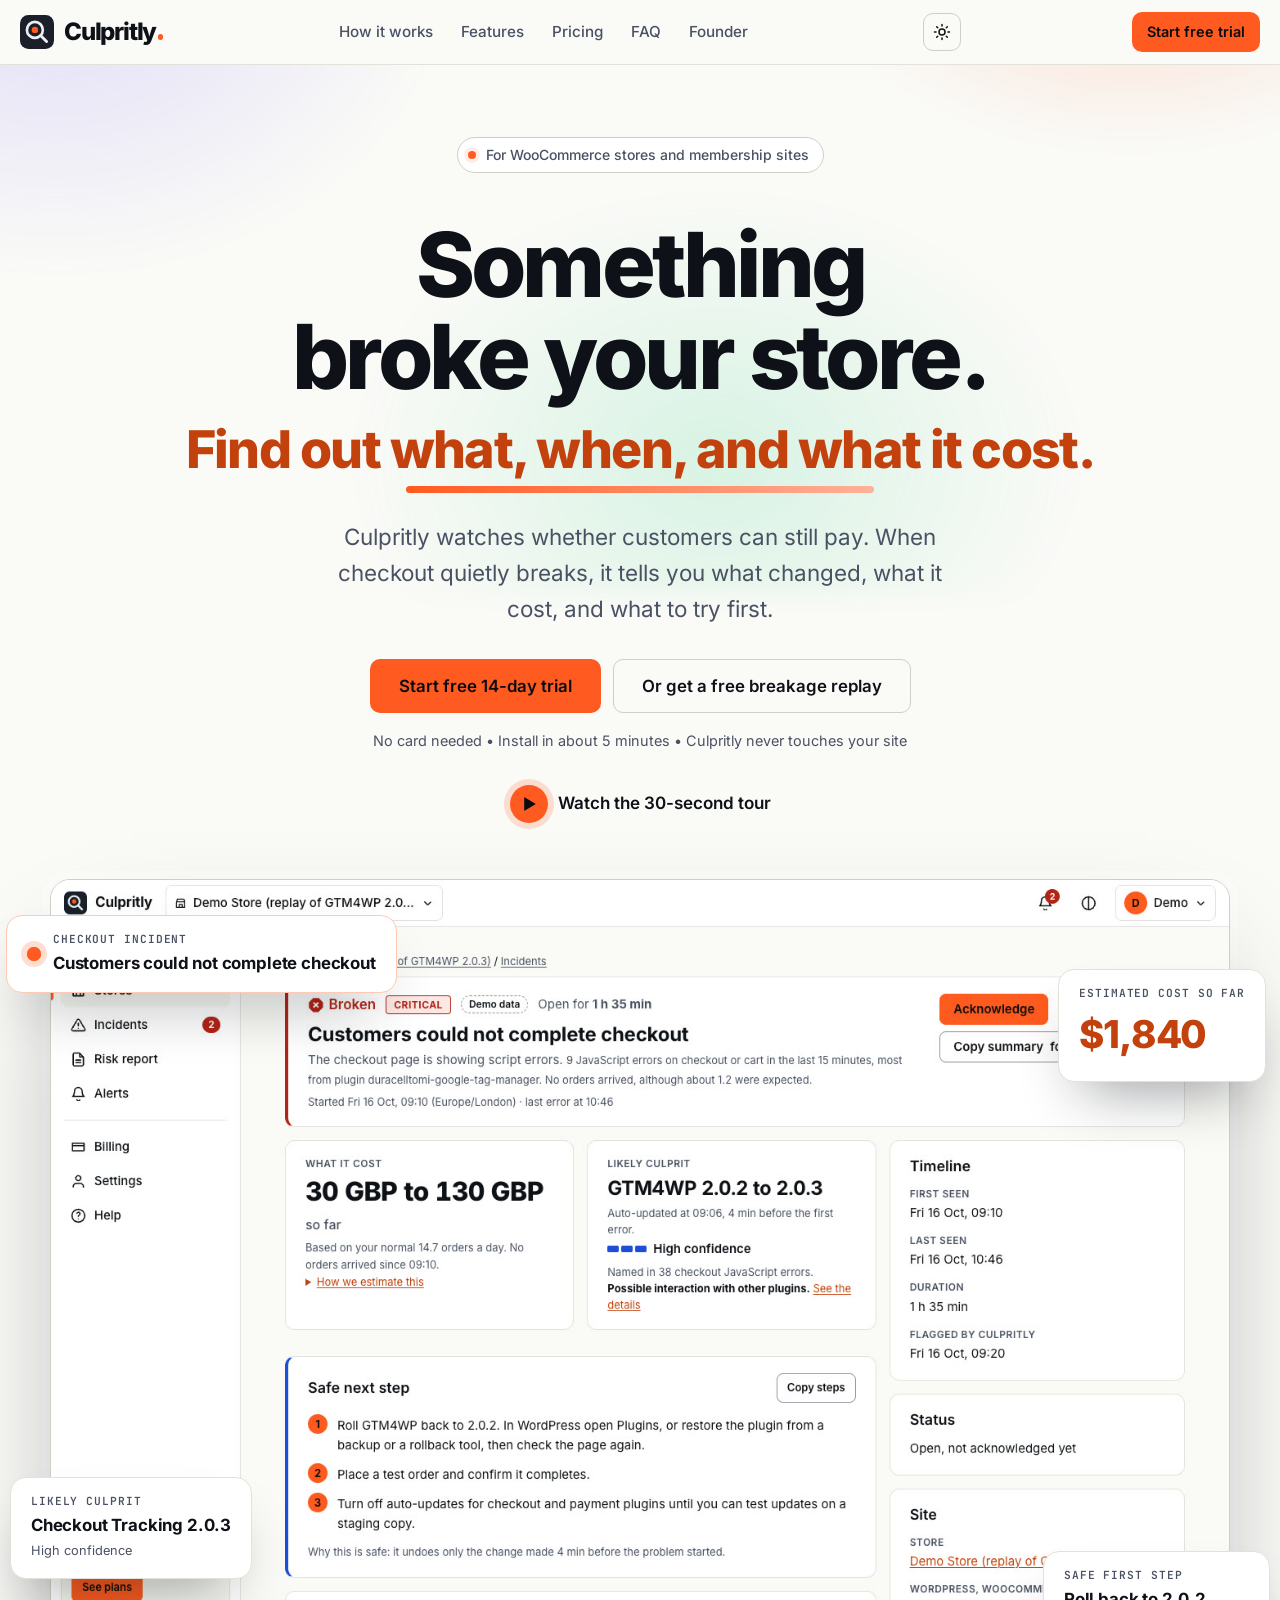
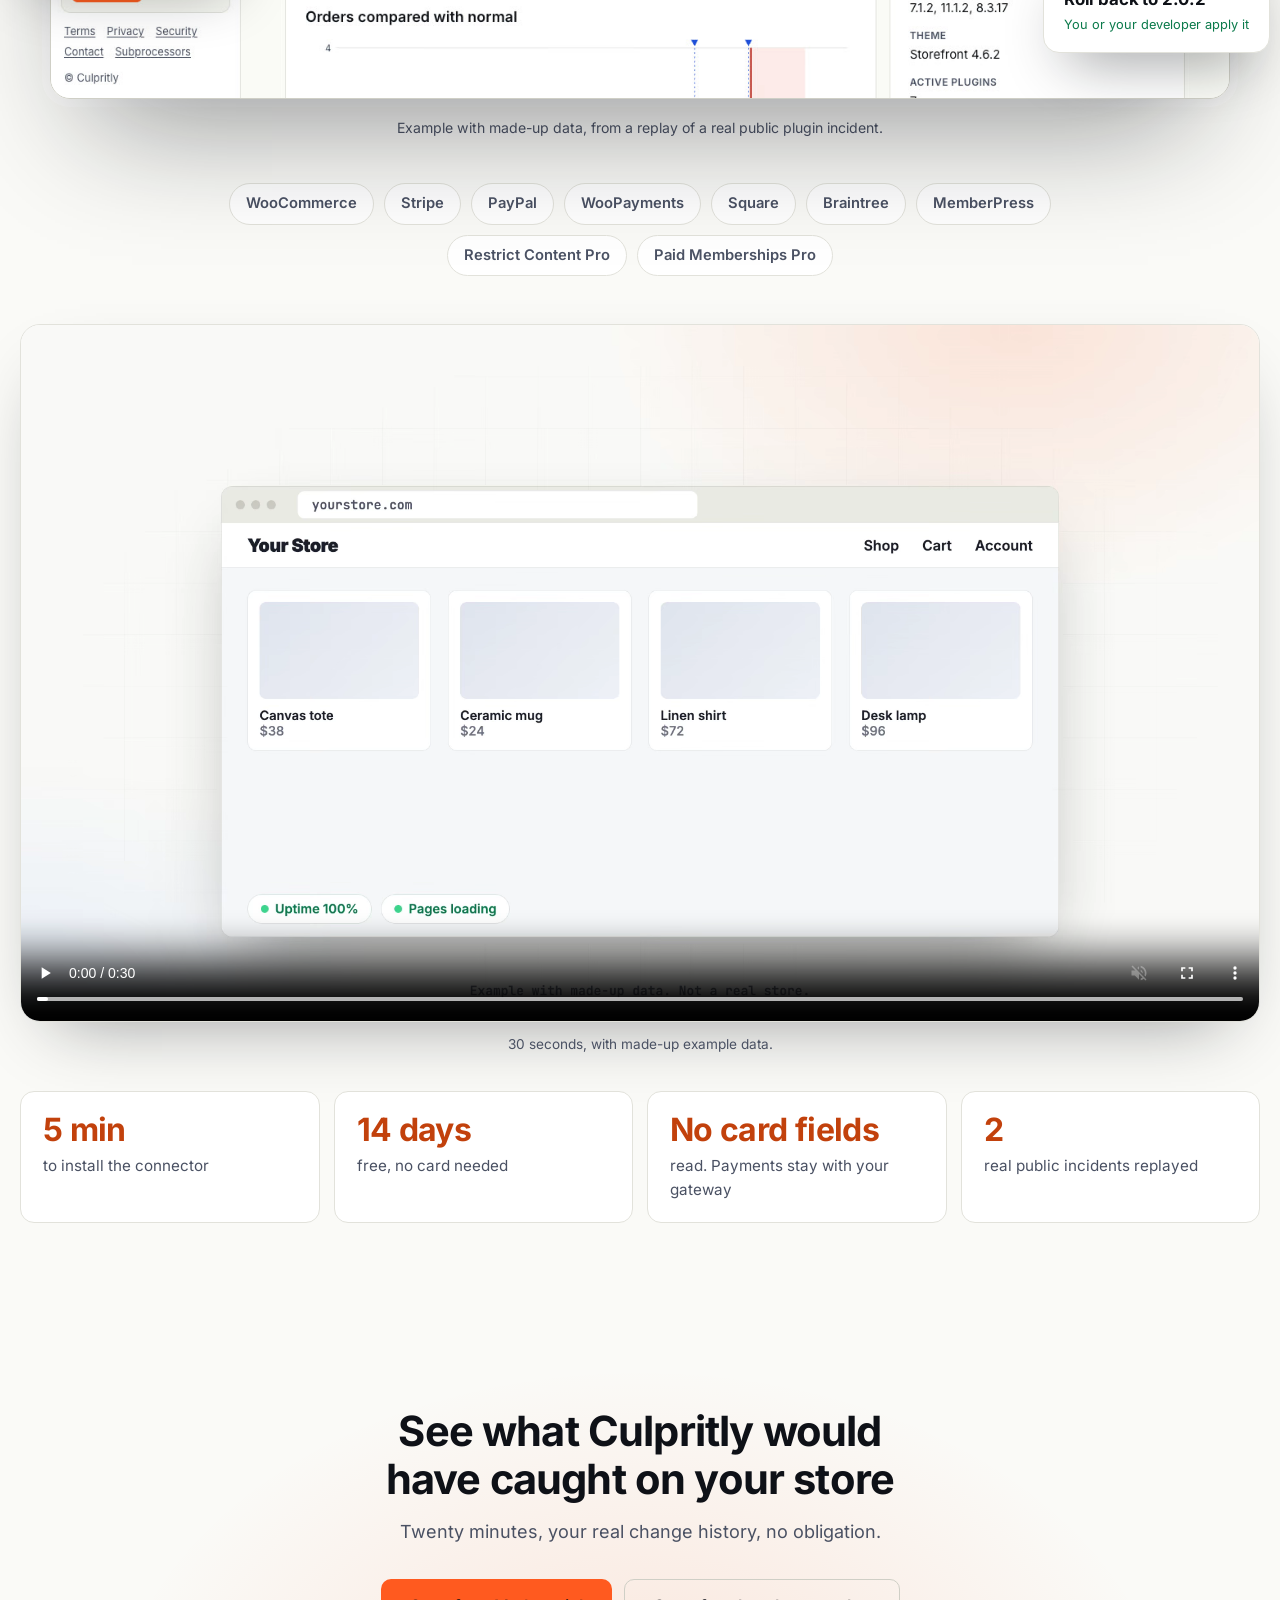
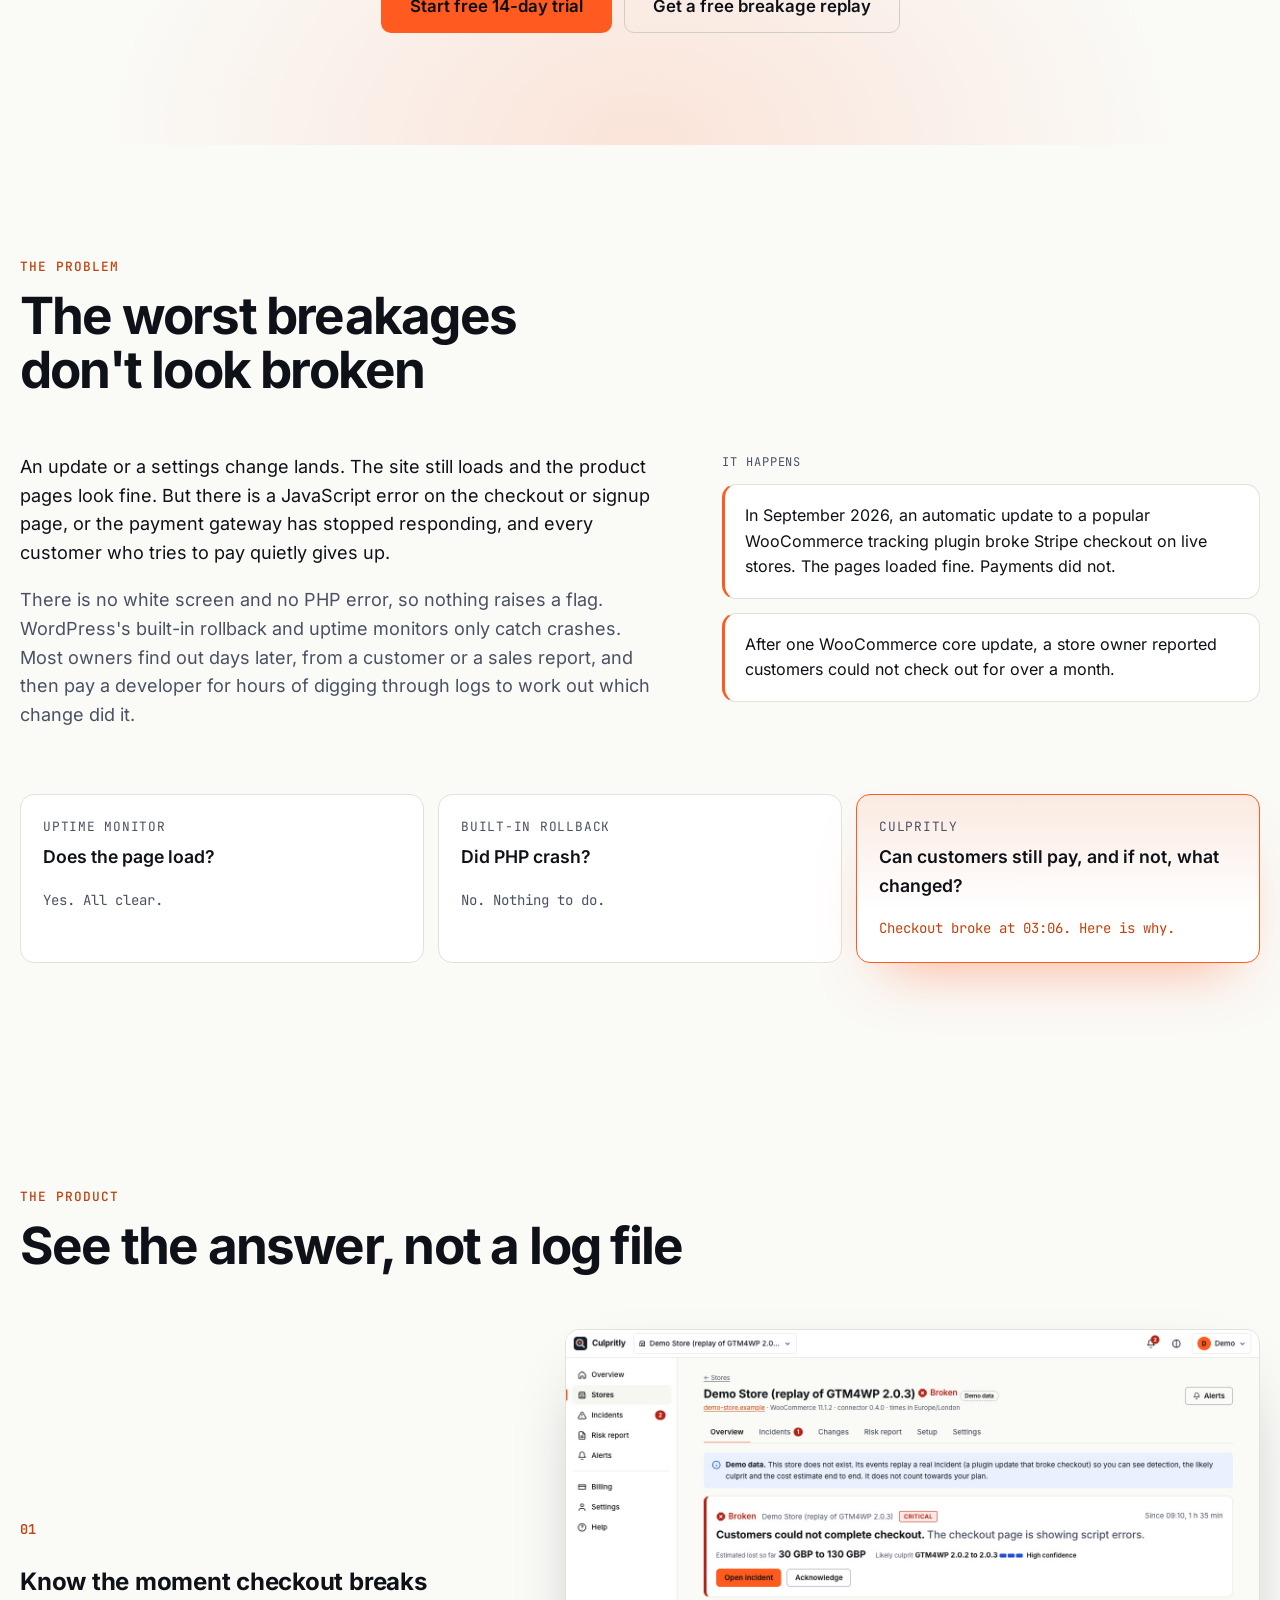
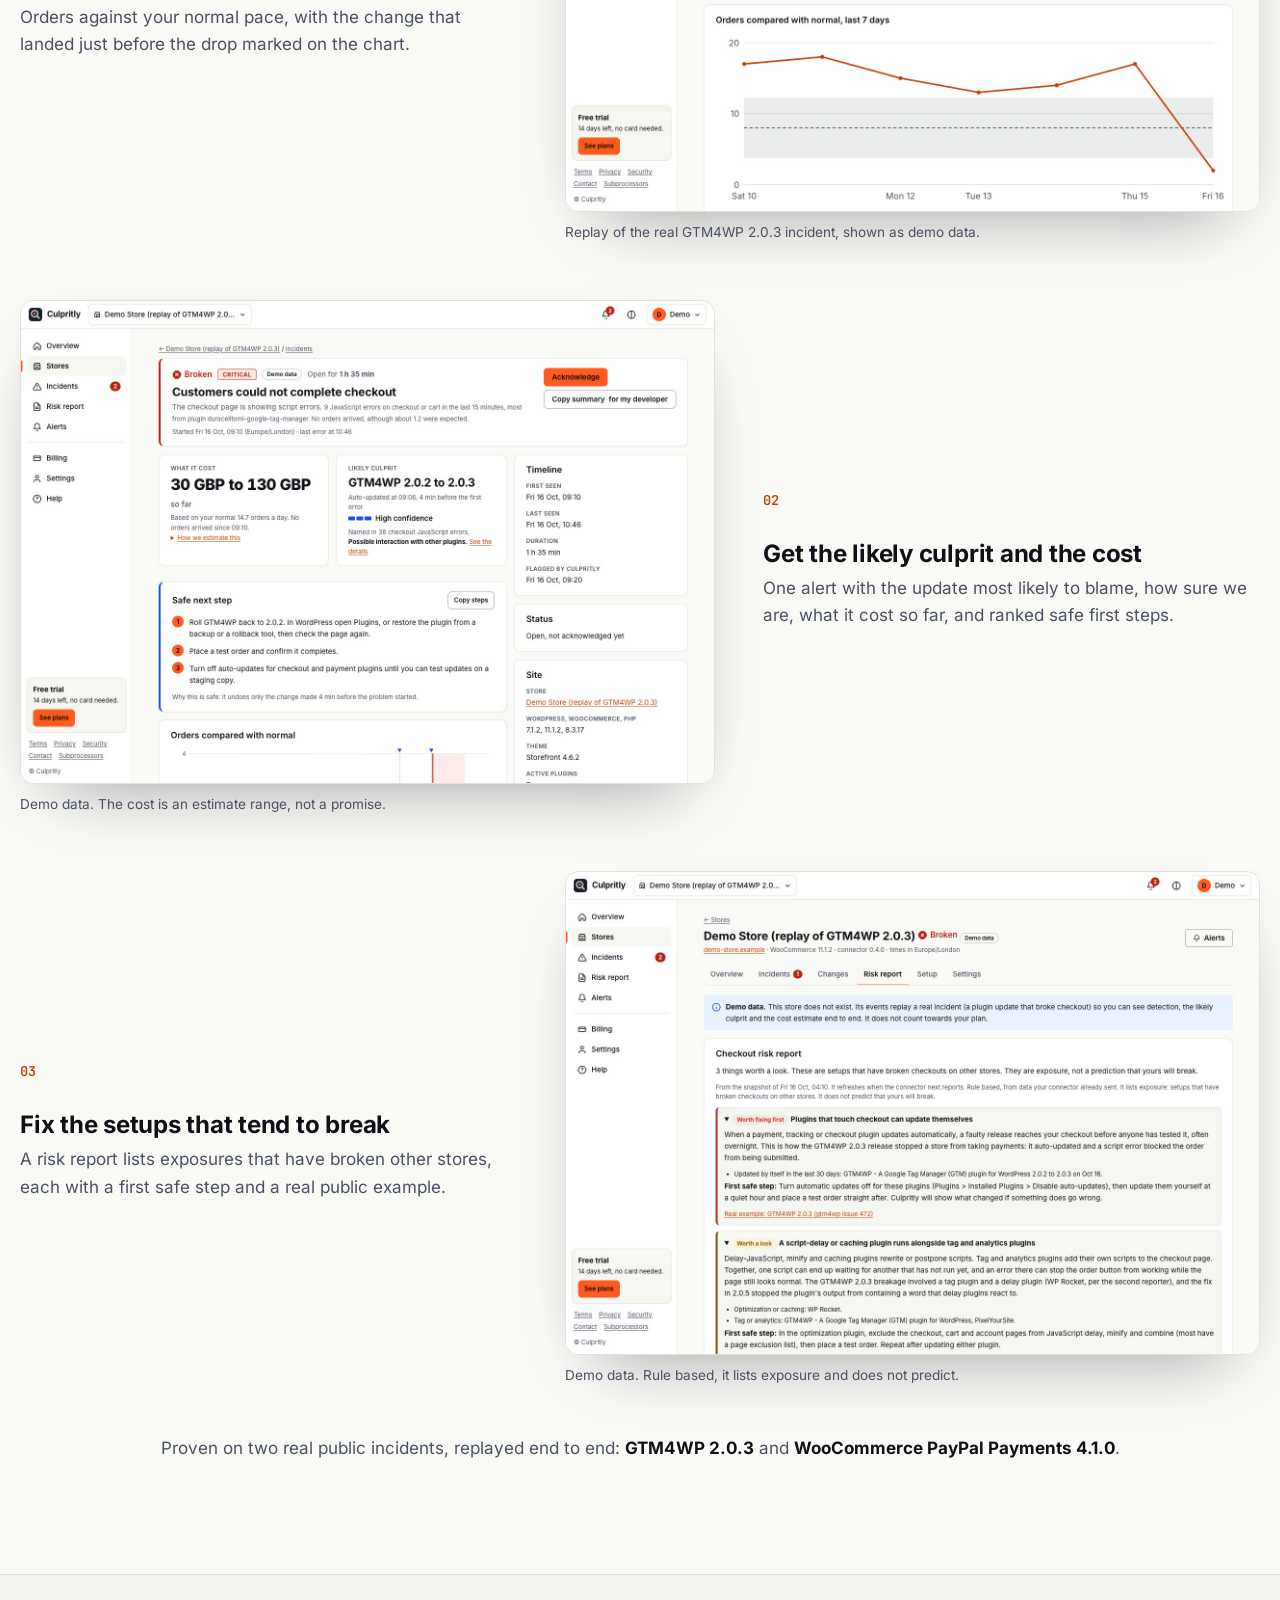
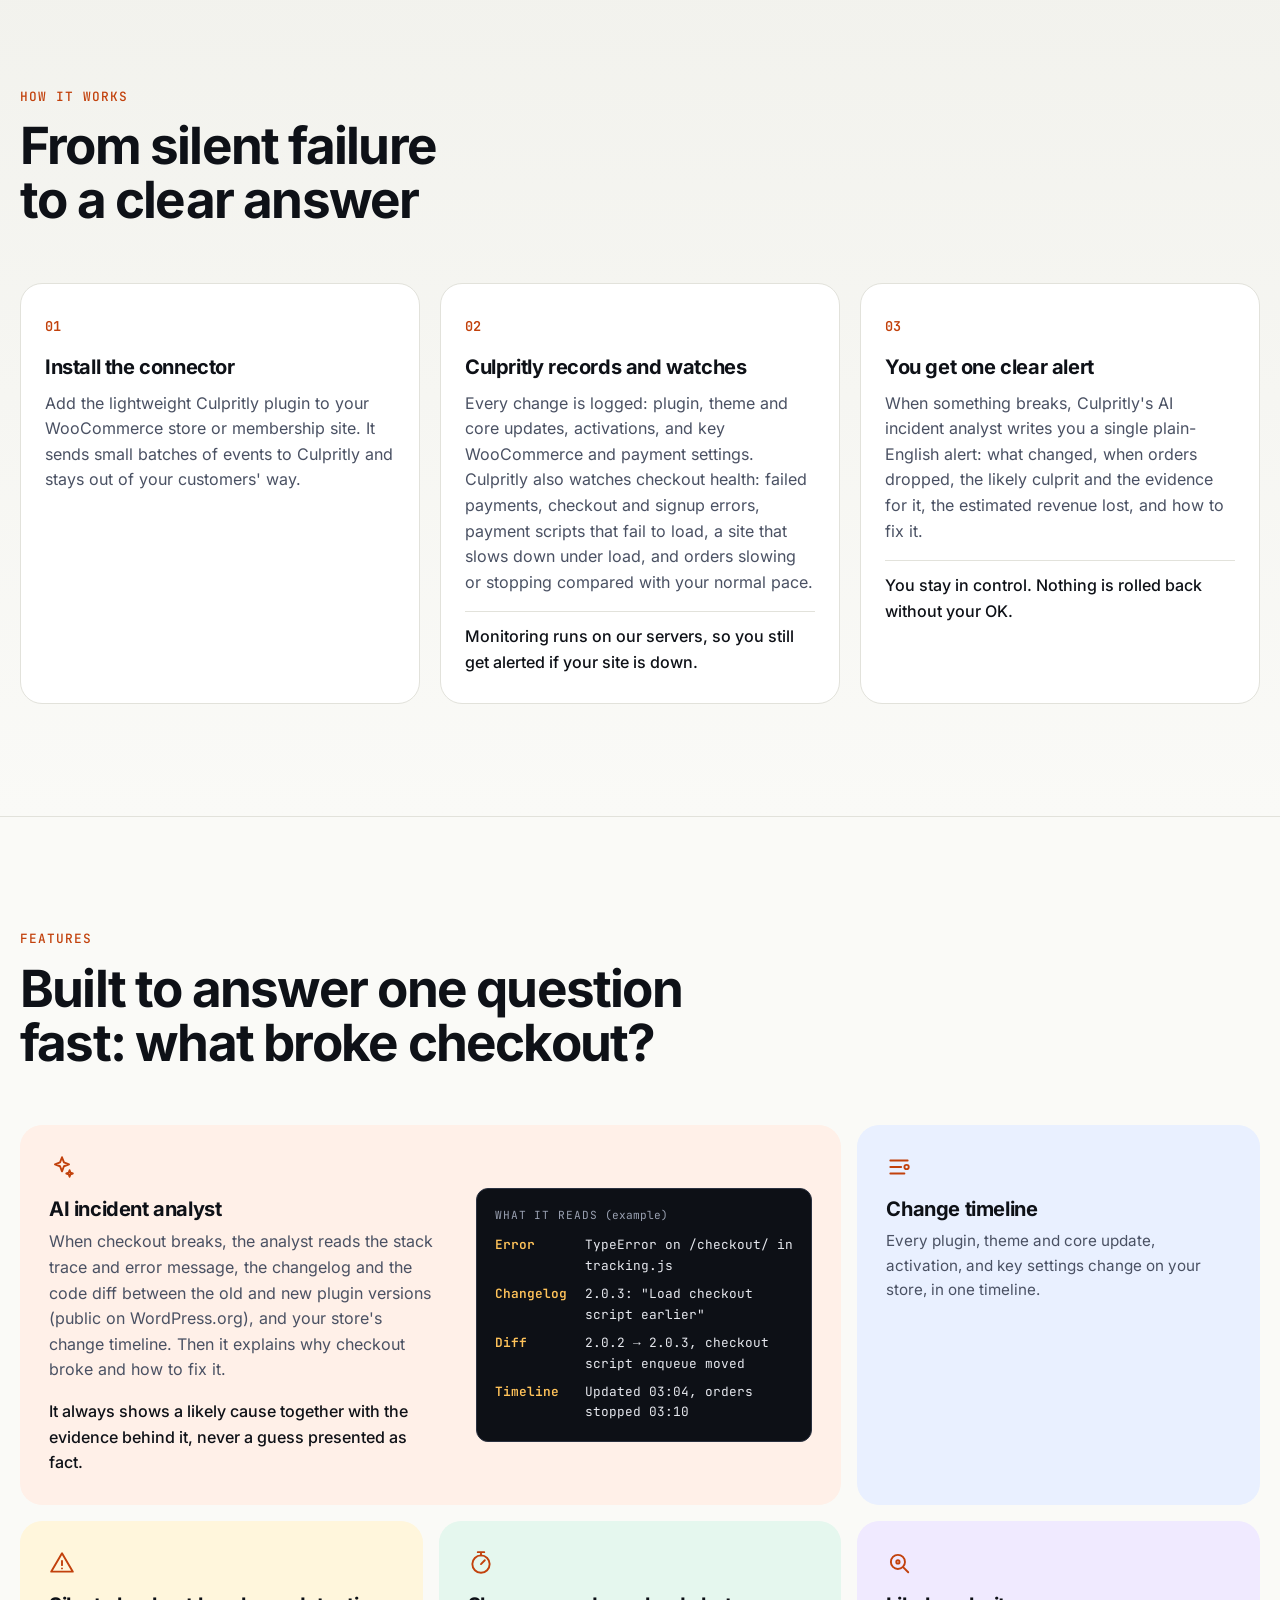
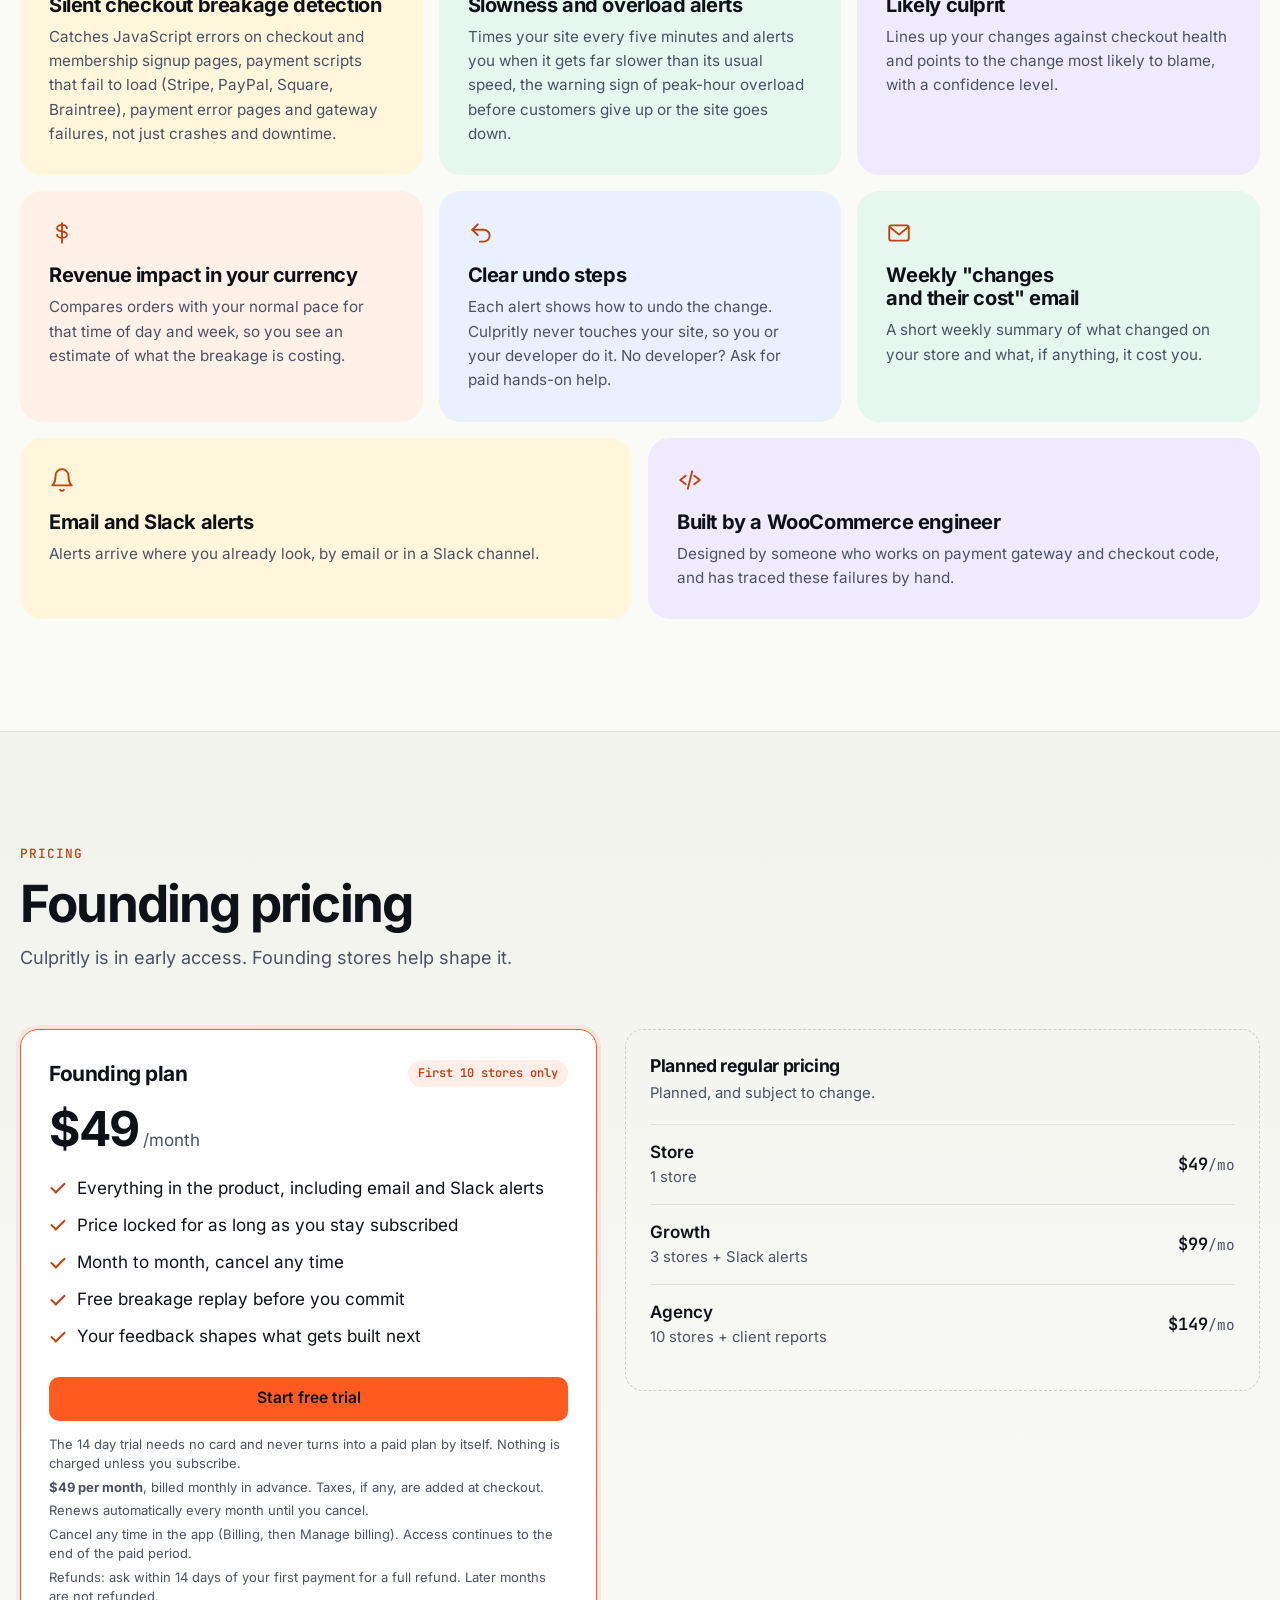
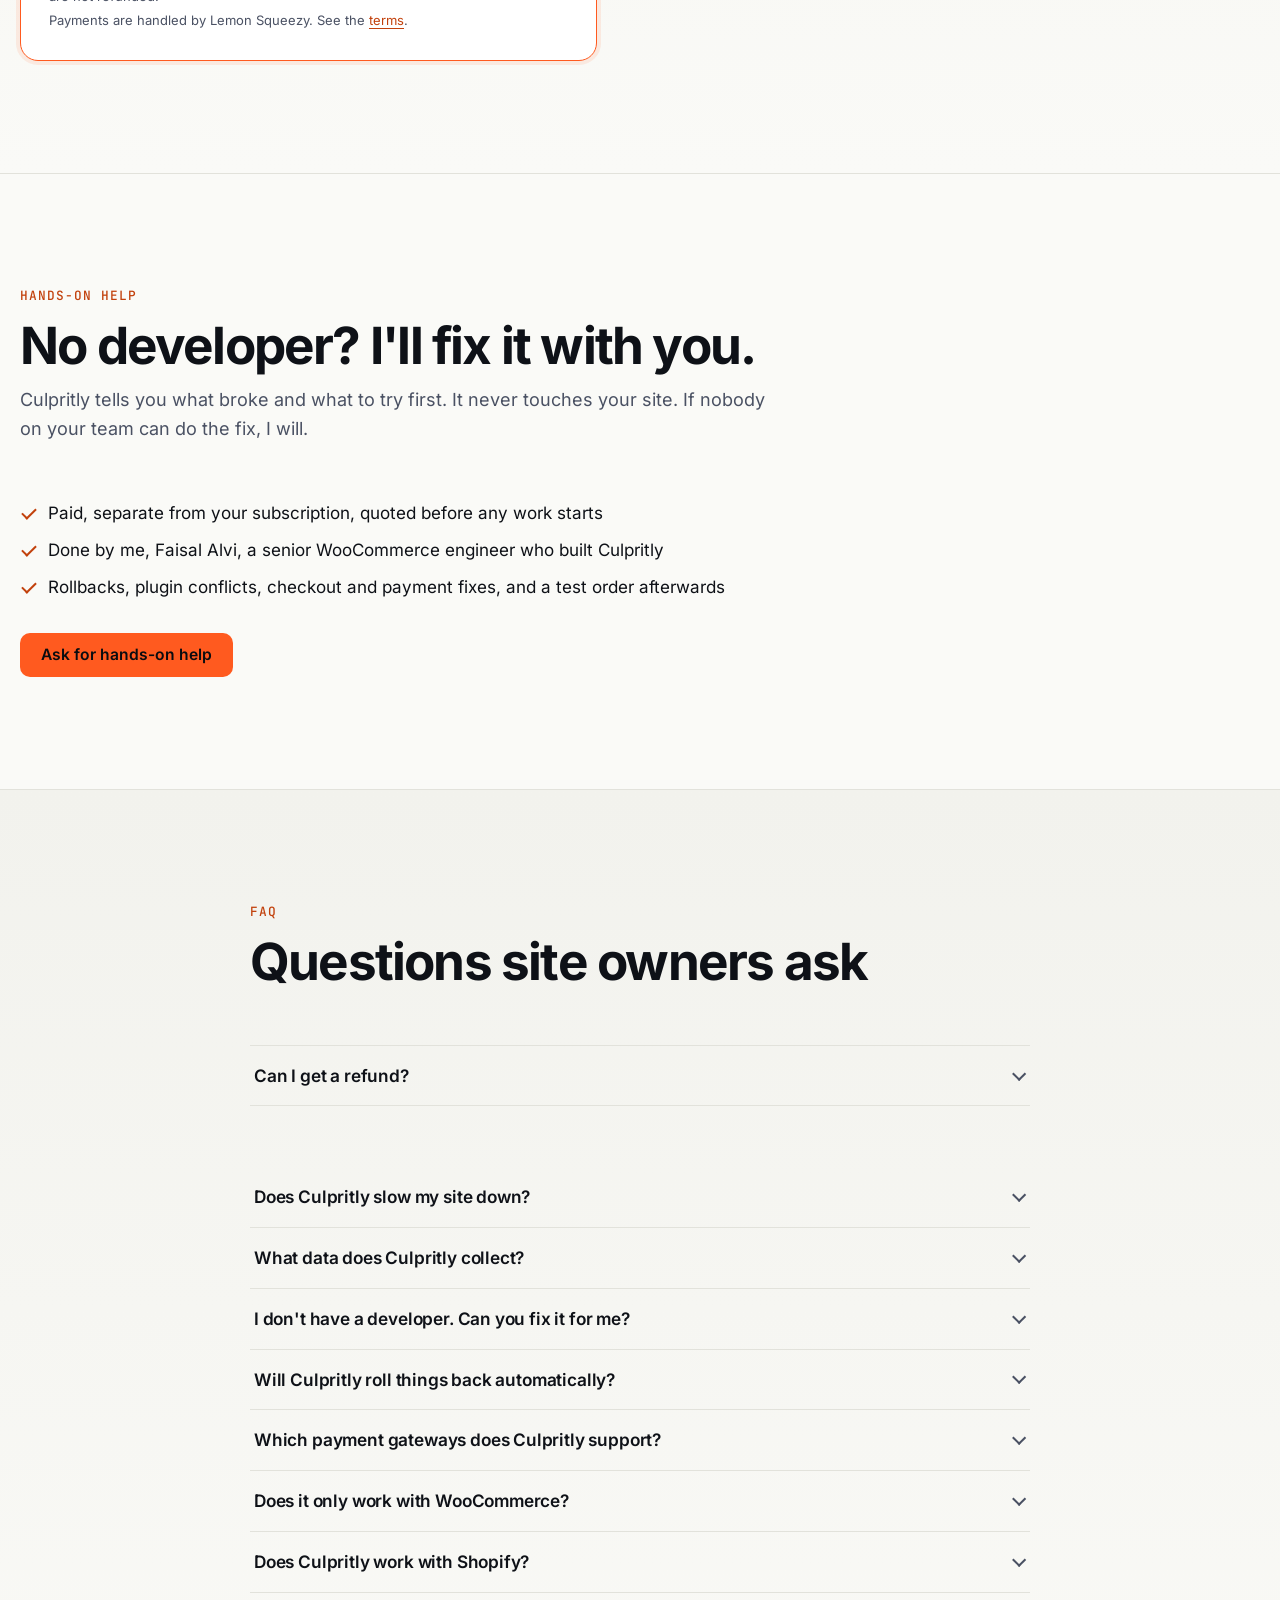
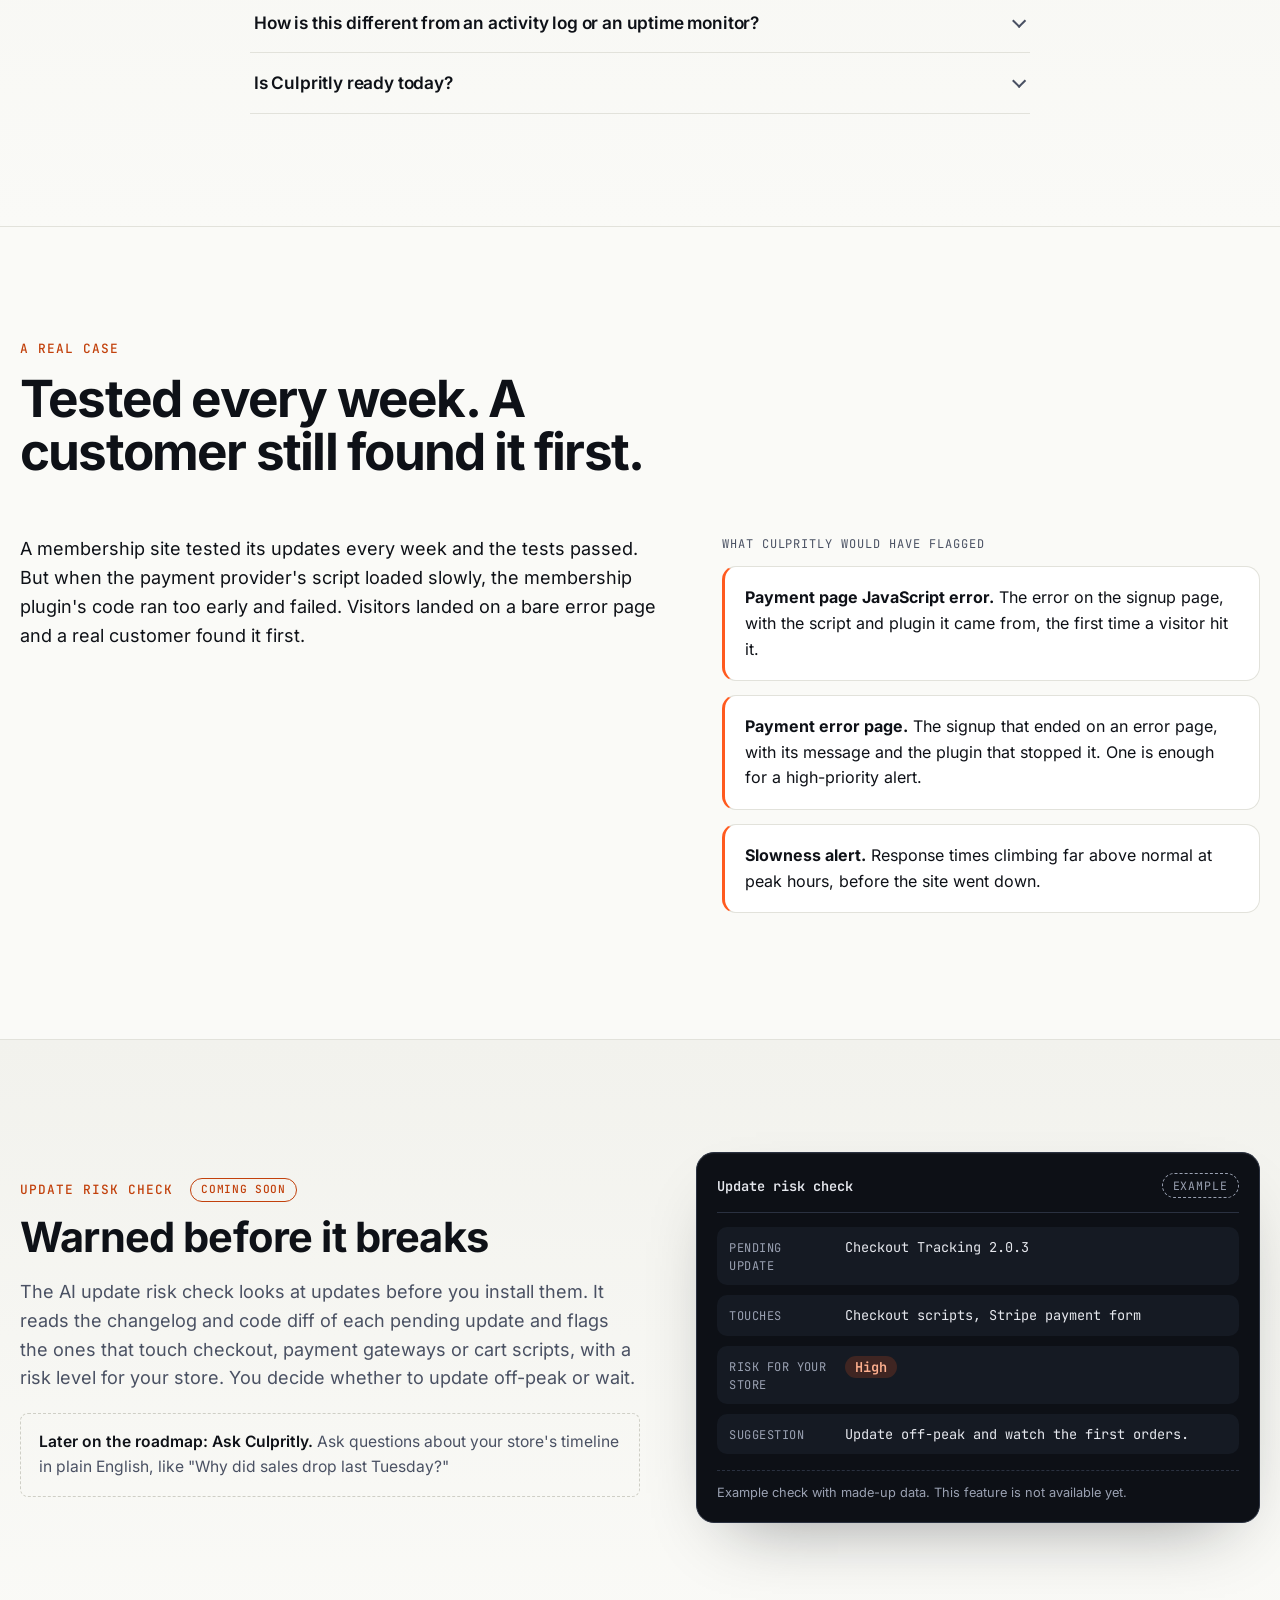
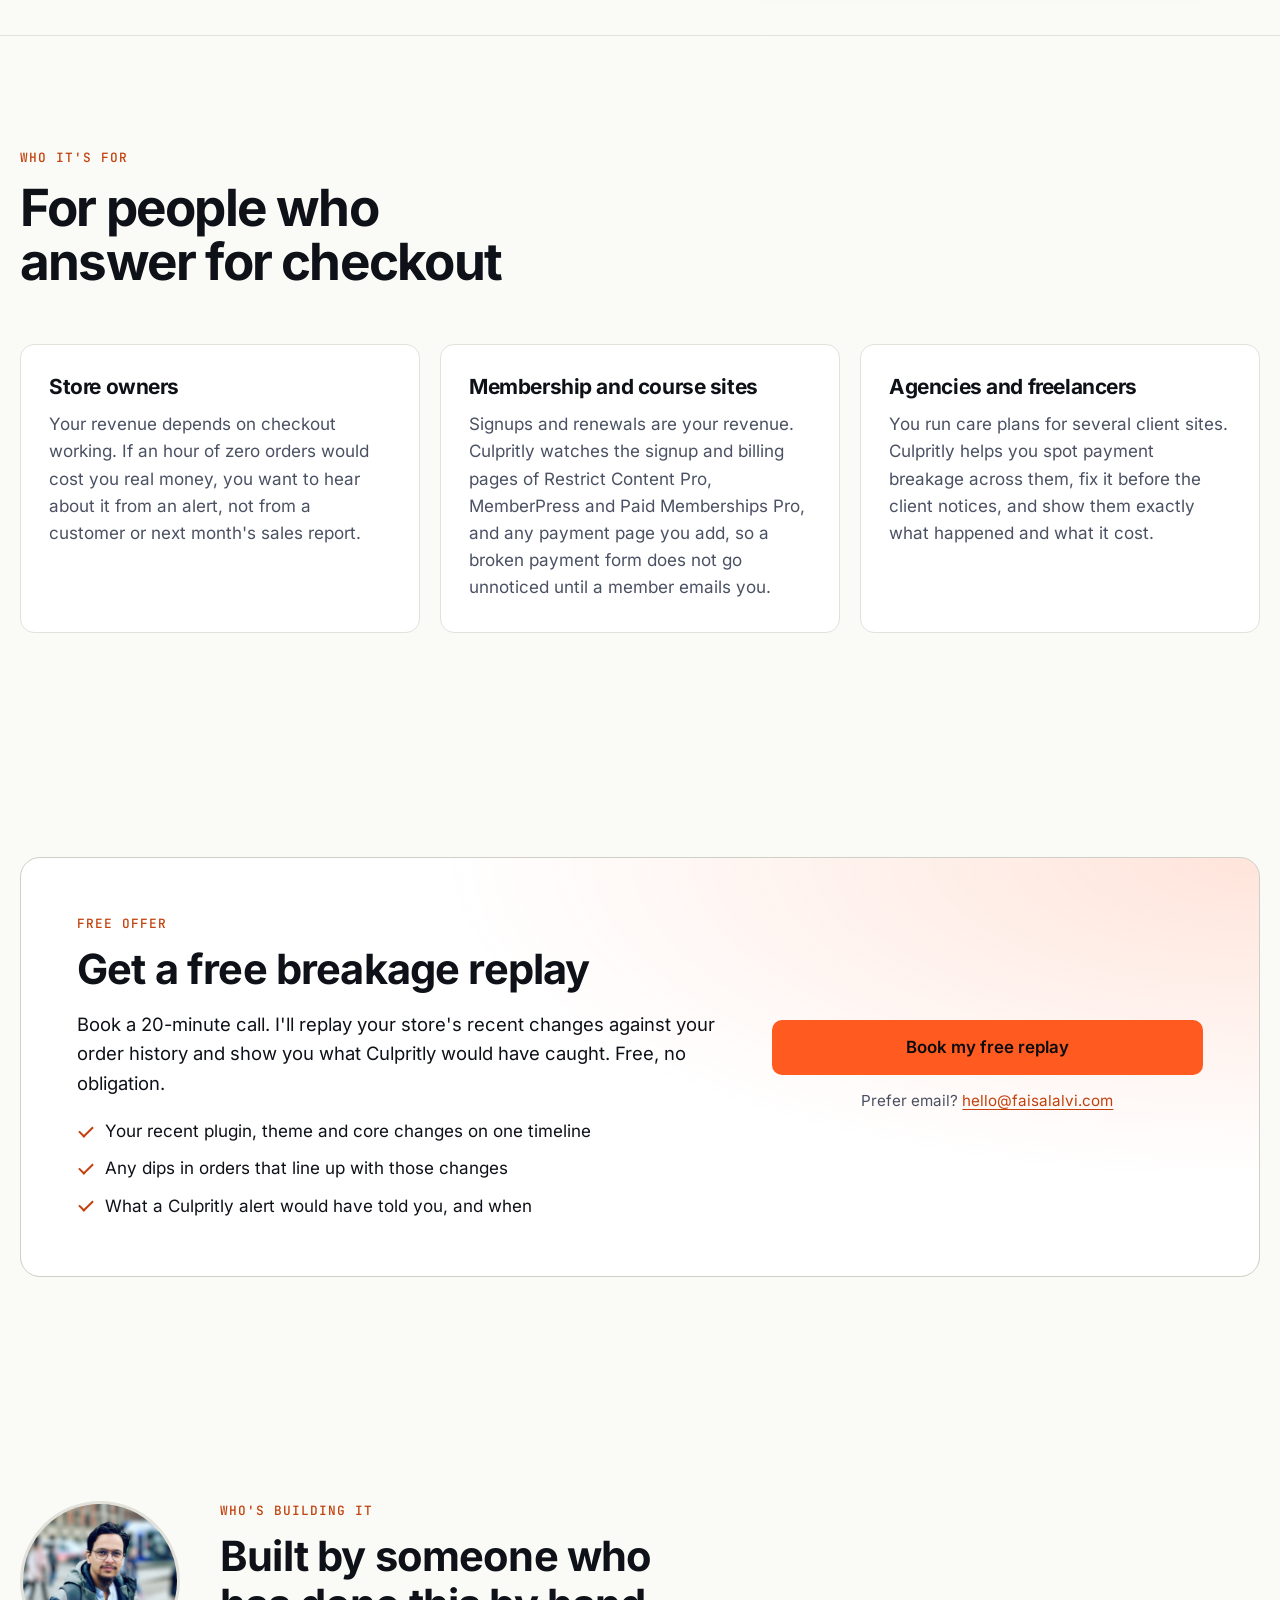
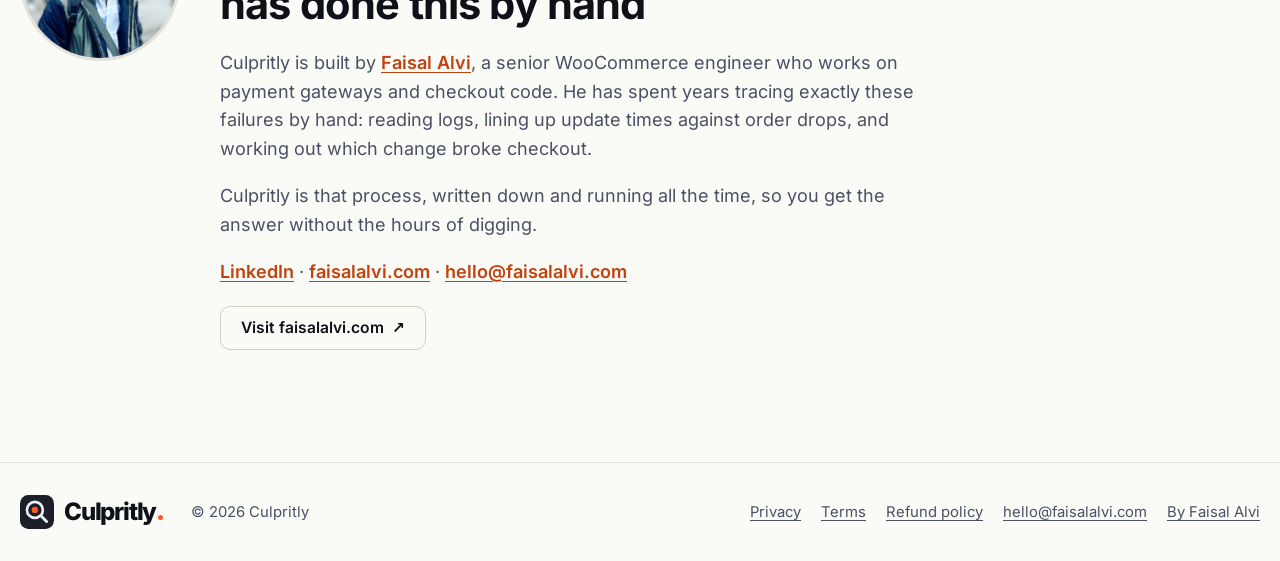
==== commit cce5237c: "Add GA4 analytics and events to the landing page" ====
--- a/index.html
+++ b/index.html
@@ -8,6 +8,7 @@
   <title>Culpritly: AI incident analyst for WooCommerce and membership site payments</title>
   <meta name="description" content="Culpritly is an AI incident analyst for WordPress stores and membership sites that take payments. It spots when WooCommerce checkout or membership signups quietly fail and tells you in plain English what broke, what it cost, and how to fix it.">
   <link rel="canonical" href="https://faisalalvi.com/culpritly/">
+  <meta name="robots" content="index, follow, max-image-preview:large, max-snippet:-1">
   <meta name="theme-color" content="#fafaf7">
   <meta name="color-scheme" content="light dark">
 
@@ -698,5 +699,6 @@
   </footer>
 <script>(function(){var b=document.querySelector(".theme-toggle");if(!b)return;function cur(){var a=document.documentElement.getAttribute("data-theme");if(a)return a;return window.matchMedia("(prefers-color-scheme: light)").matches?"light":"dark";}b.addEventListener("click",function(){var n=cur()==="light"?"dark":"light";document.documentElement.setAttribute("data-theme",n);try{localStorage.setItem("theme",n);}catch(e){}});})();</script>
   <script src="assets/js/reveal.js" defer></script>
+  <script src="assets/js/analytics.js" defer></script>
 </body>
 </html>
--- a/assets/css/style.css
+++ b/assets/css/style.css
@@ -1545,7 +1545,7 @@
 
 @media (max-width: 380px) {
   :root {
-    --gutter: 16px;
+    --gutter: 20px;
   }
 
   .incident {
@@ -1684,3 +1684,9 @@
 @media (max-width:859px){.features{gap:14px}.features .feature{padding:24px 22px}}
 
 #hands-on .hands__cta { margin-top: 32px; }
+
+.page .container { padding-inline: max(var(--gutter), 24px); }
+
+.consent{position:fixed;left:16px;right:16px;bottom:16px;max-width:520px;z-index:99999;background:var(--surface);color:var(--text);border:1px solid var(--border);border-radius:12px;padding:16px;box-shadow:0 8px 30px rgba(0,0,0,.2);font-size:14px;line-height:1.5}
+.consent p{margin:0 0 12px}
+.consent__btns{display:flex;gap:8px}
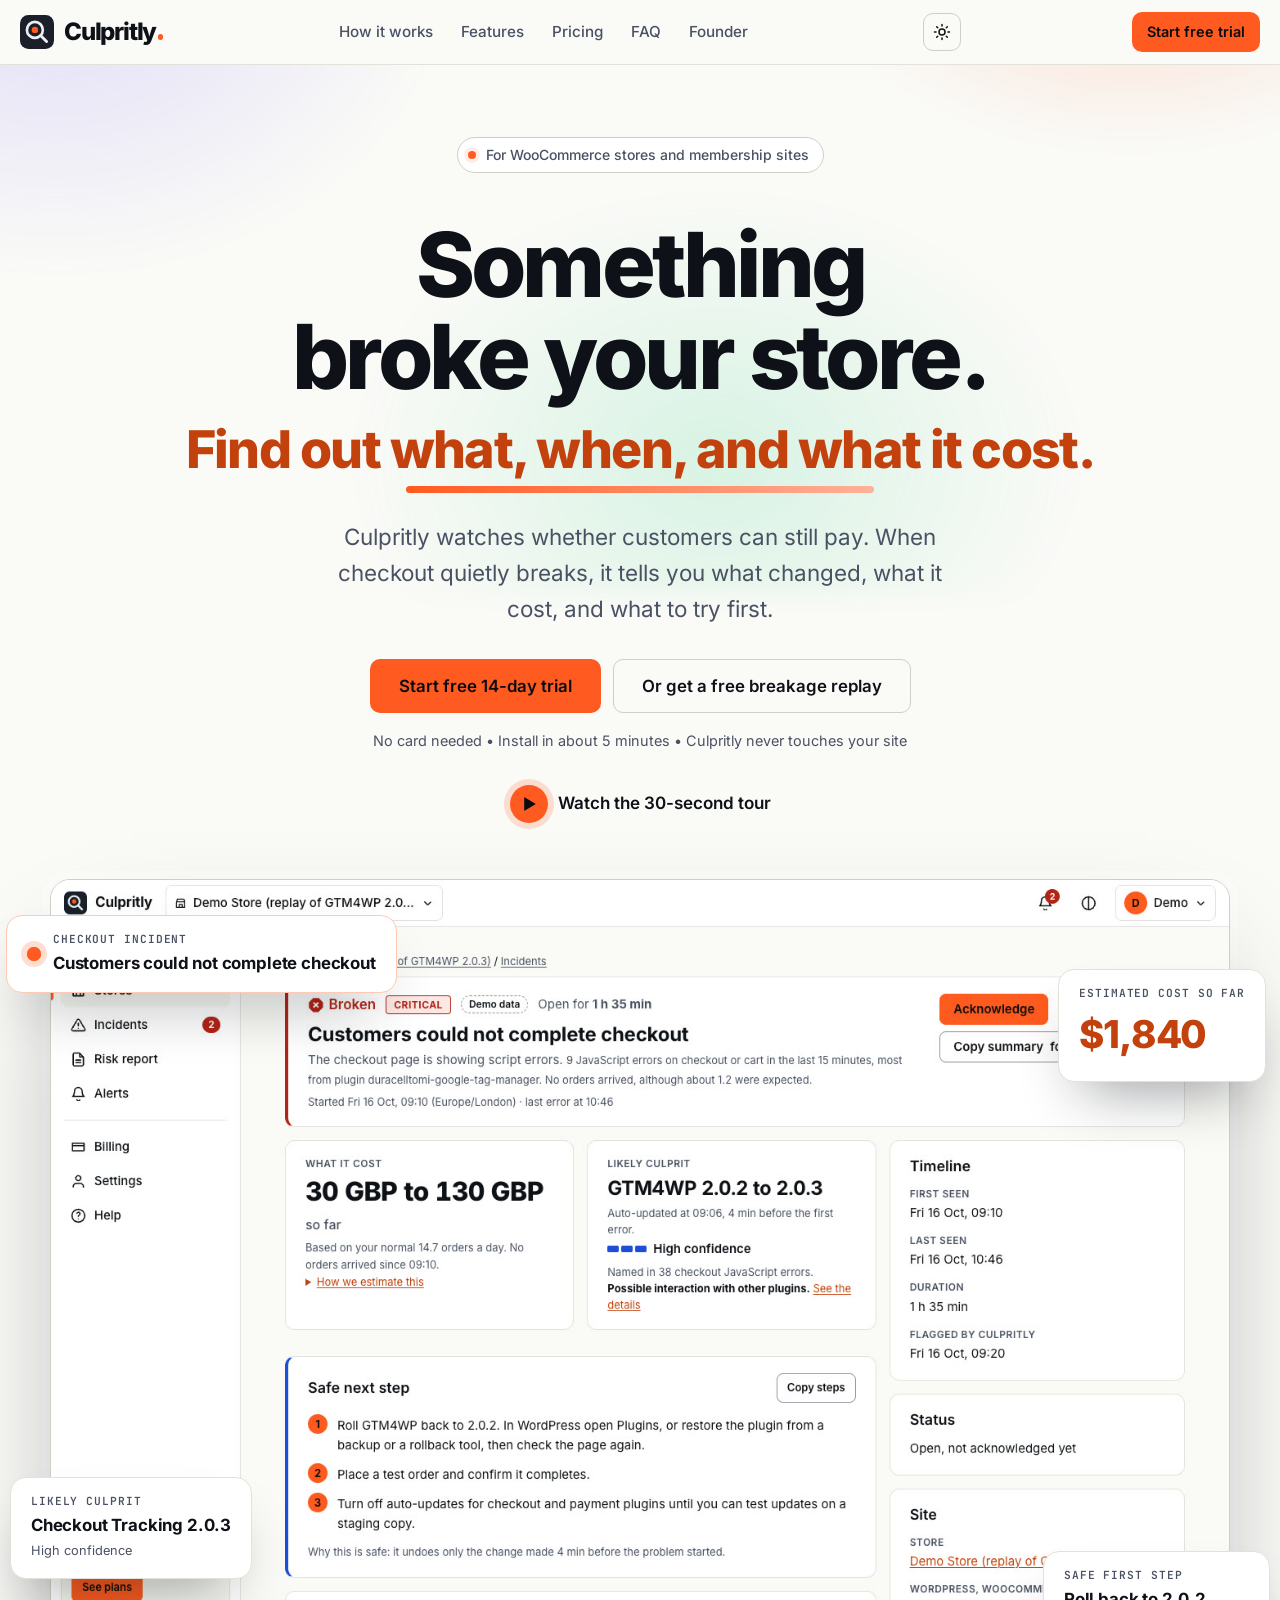
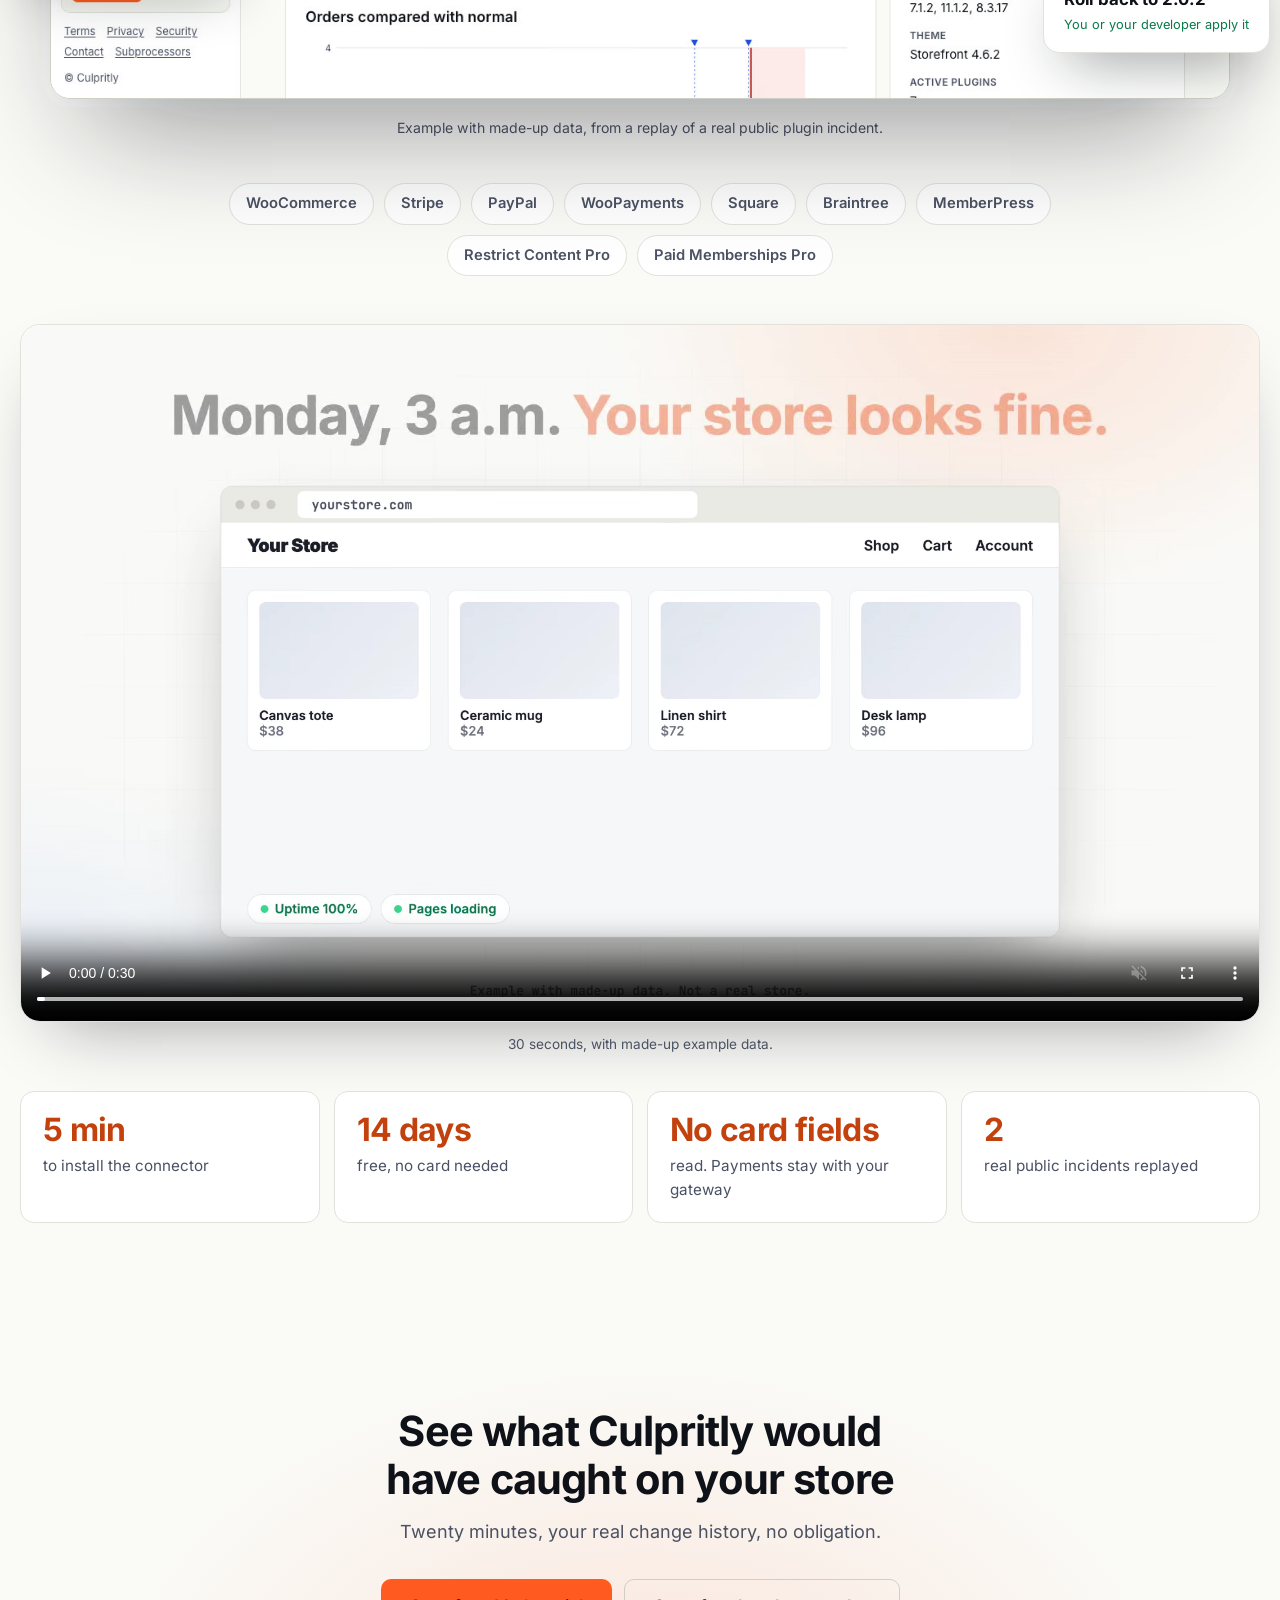
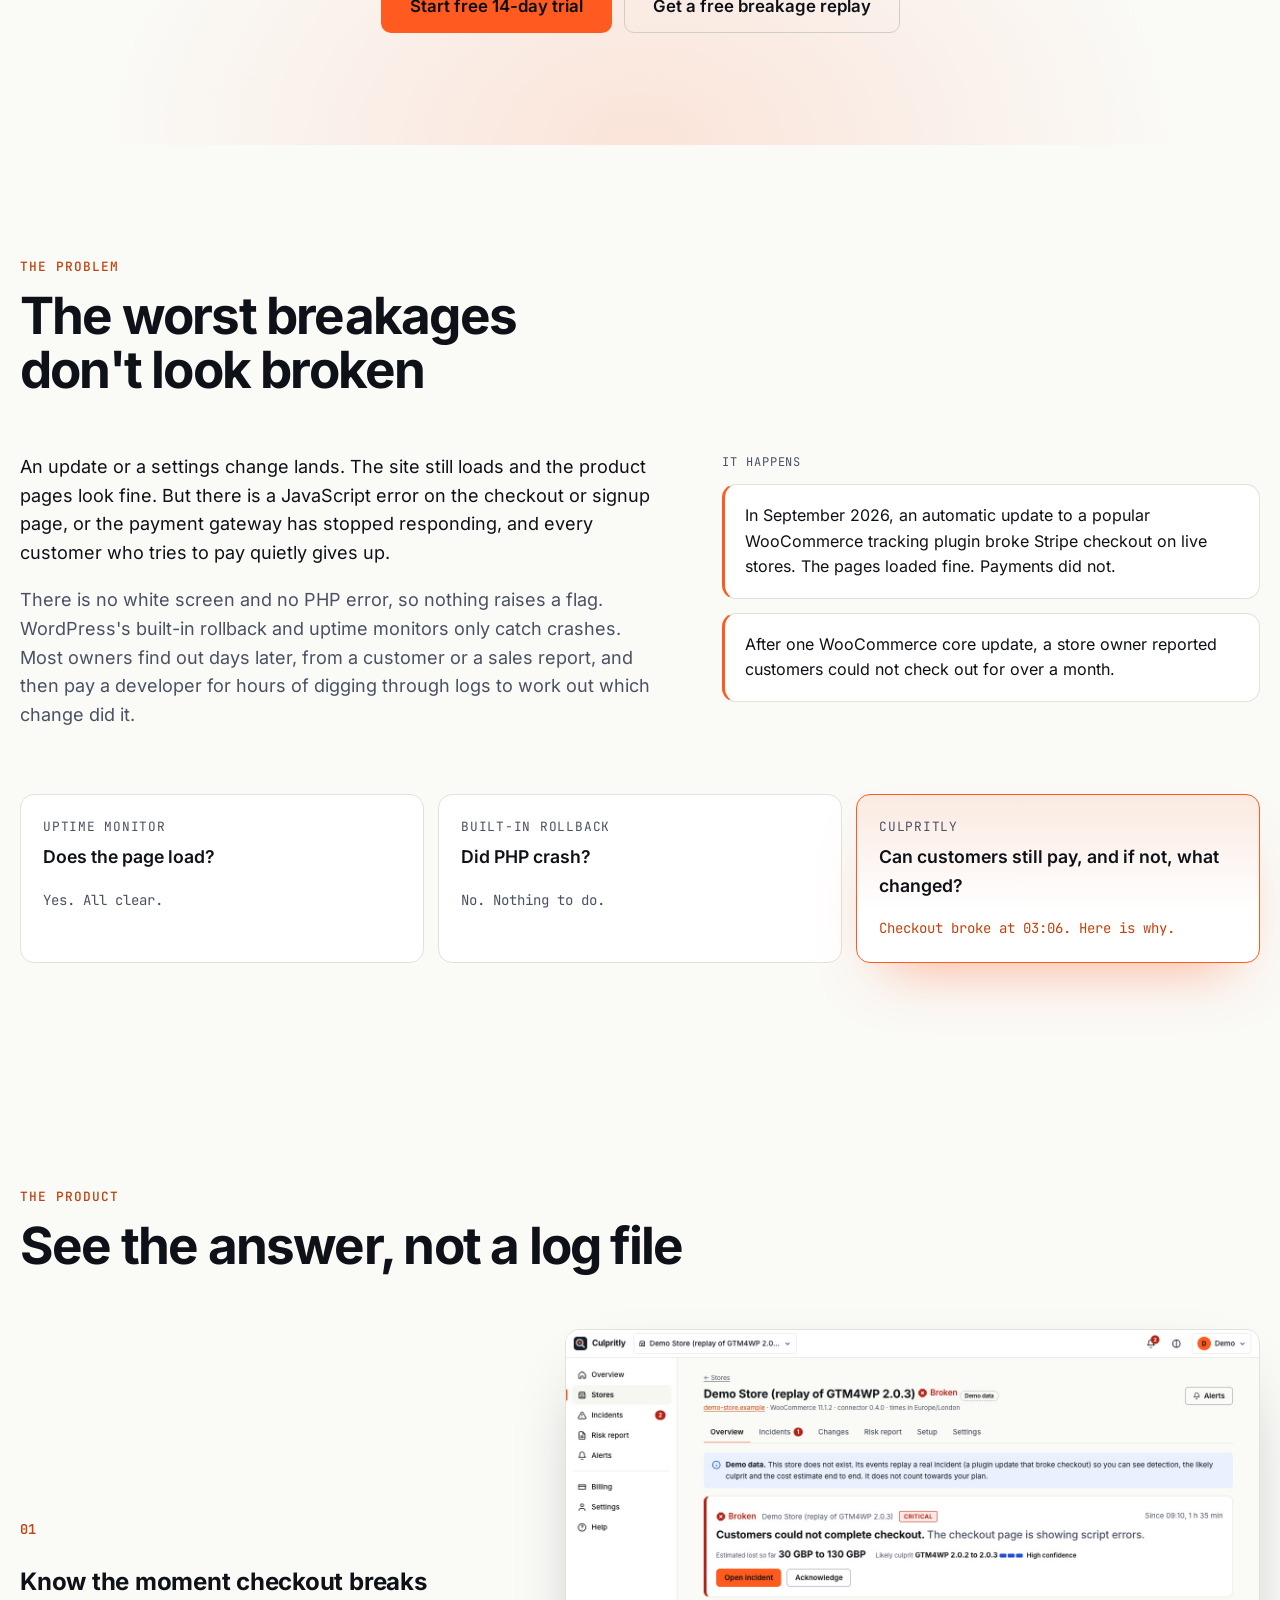
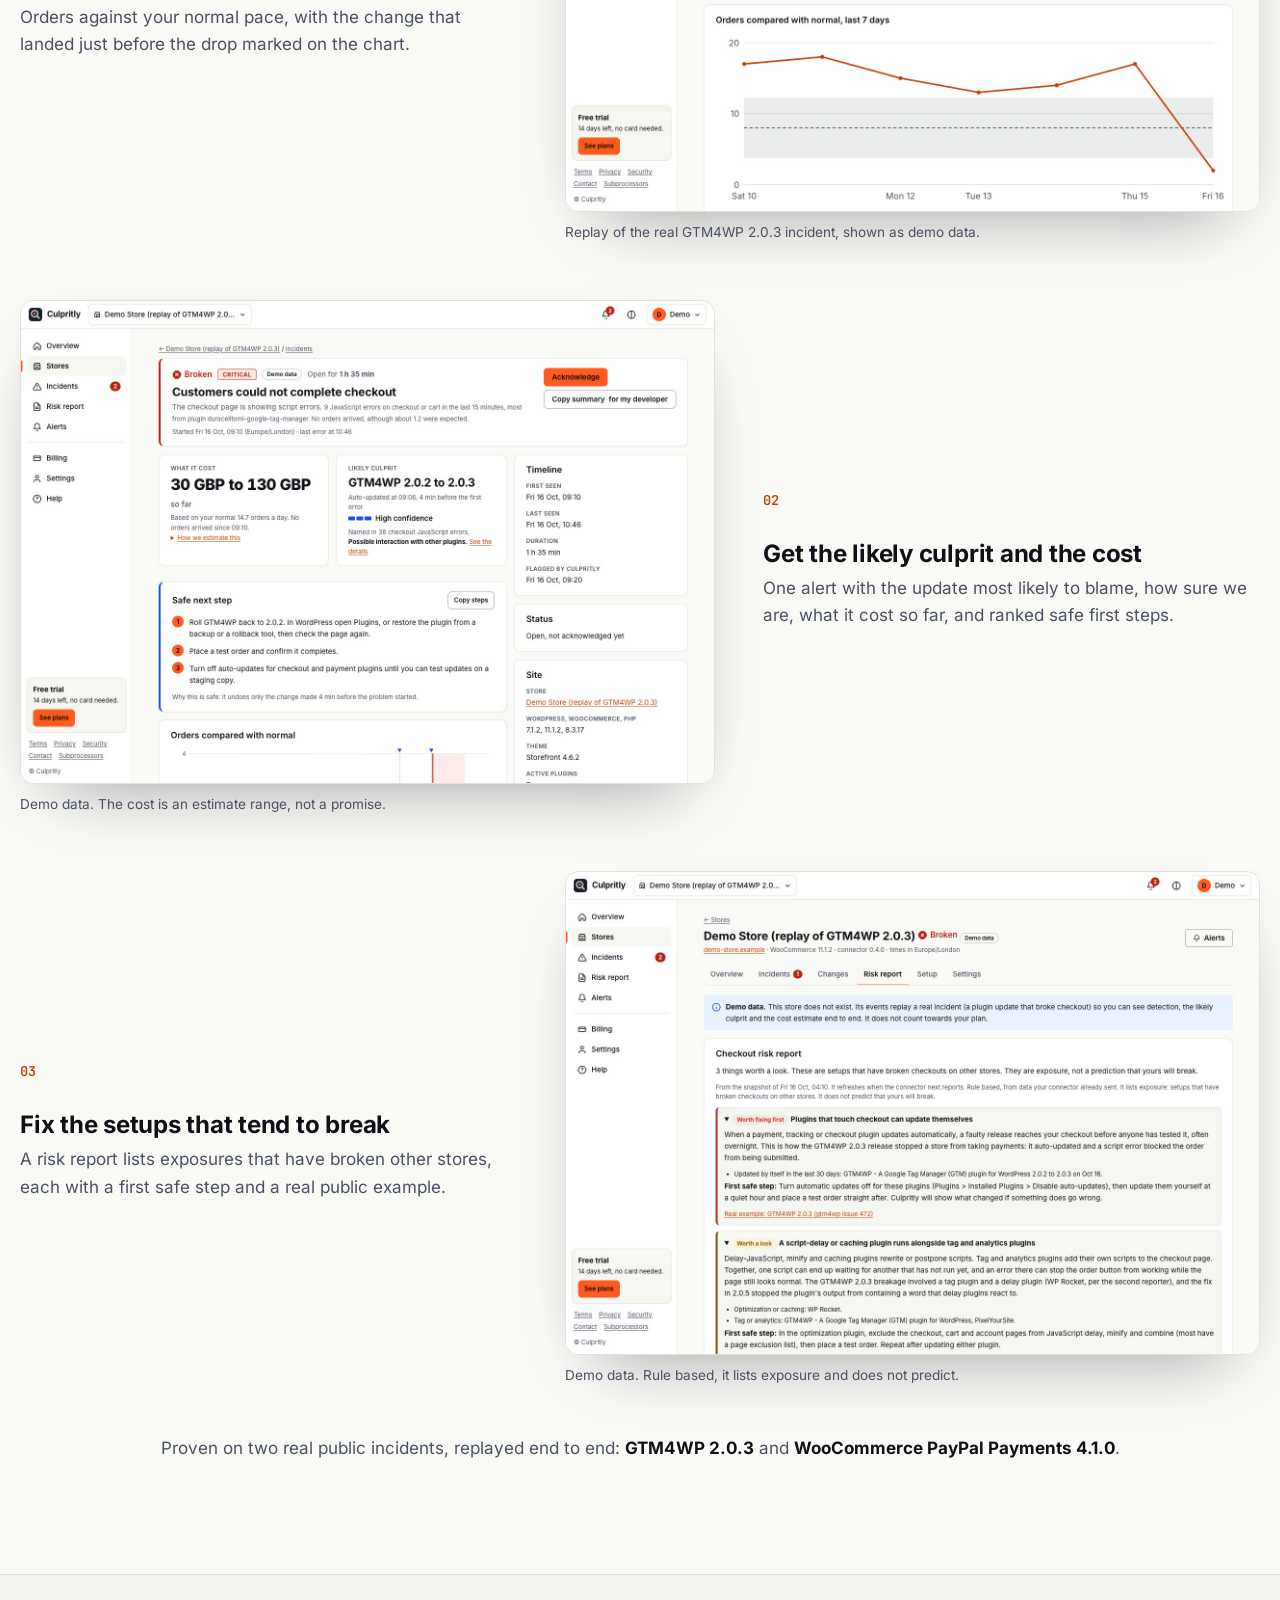
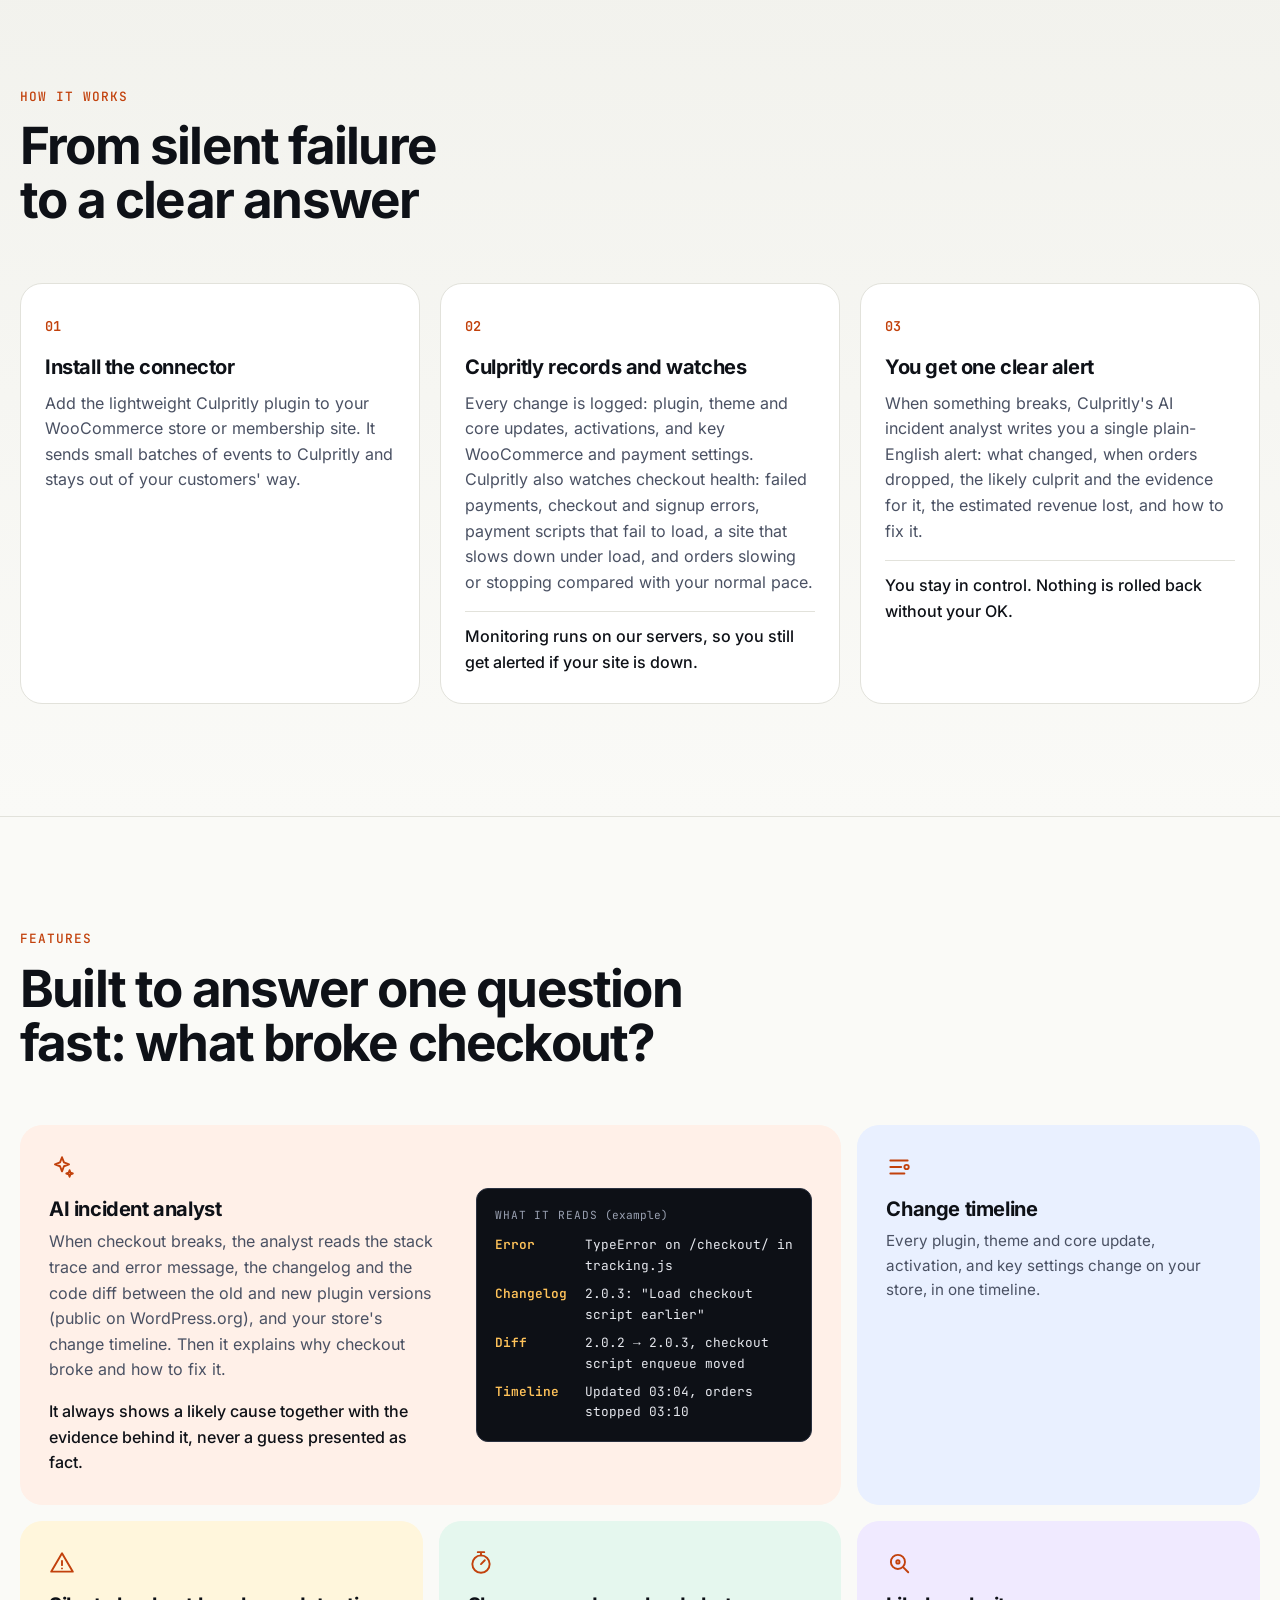
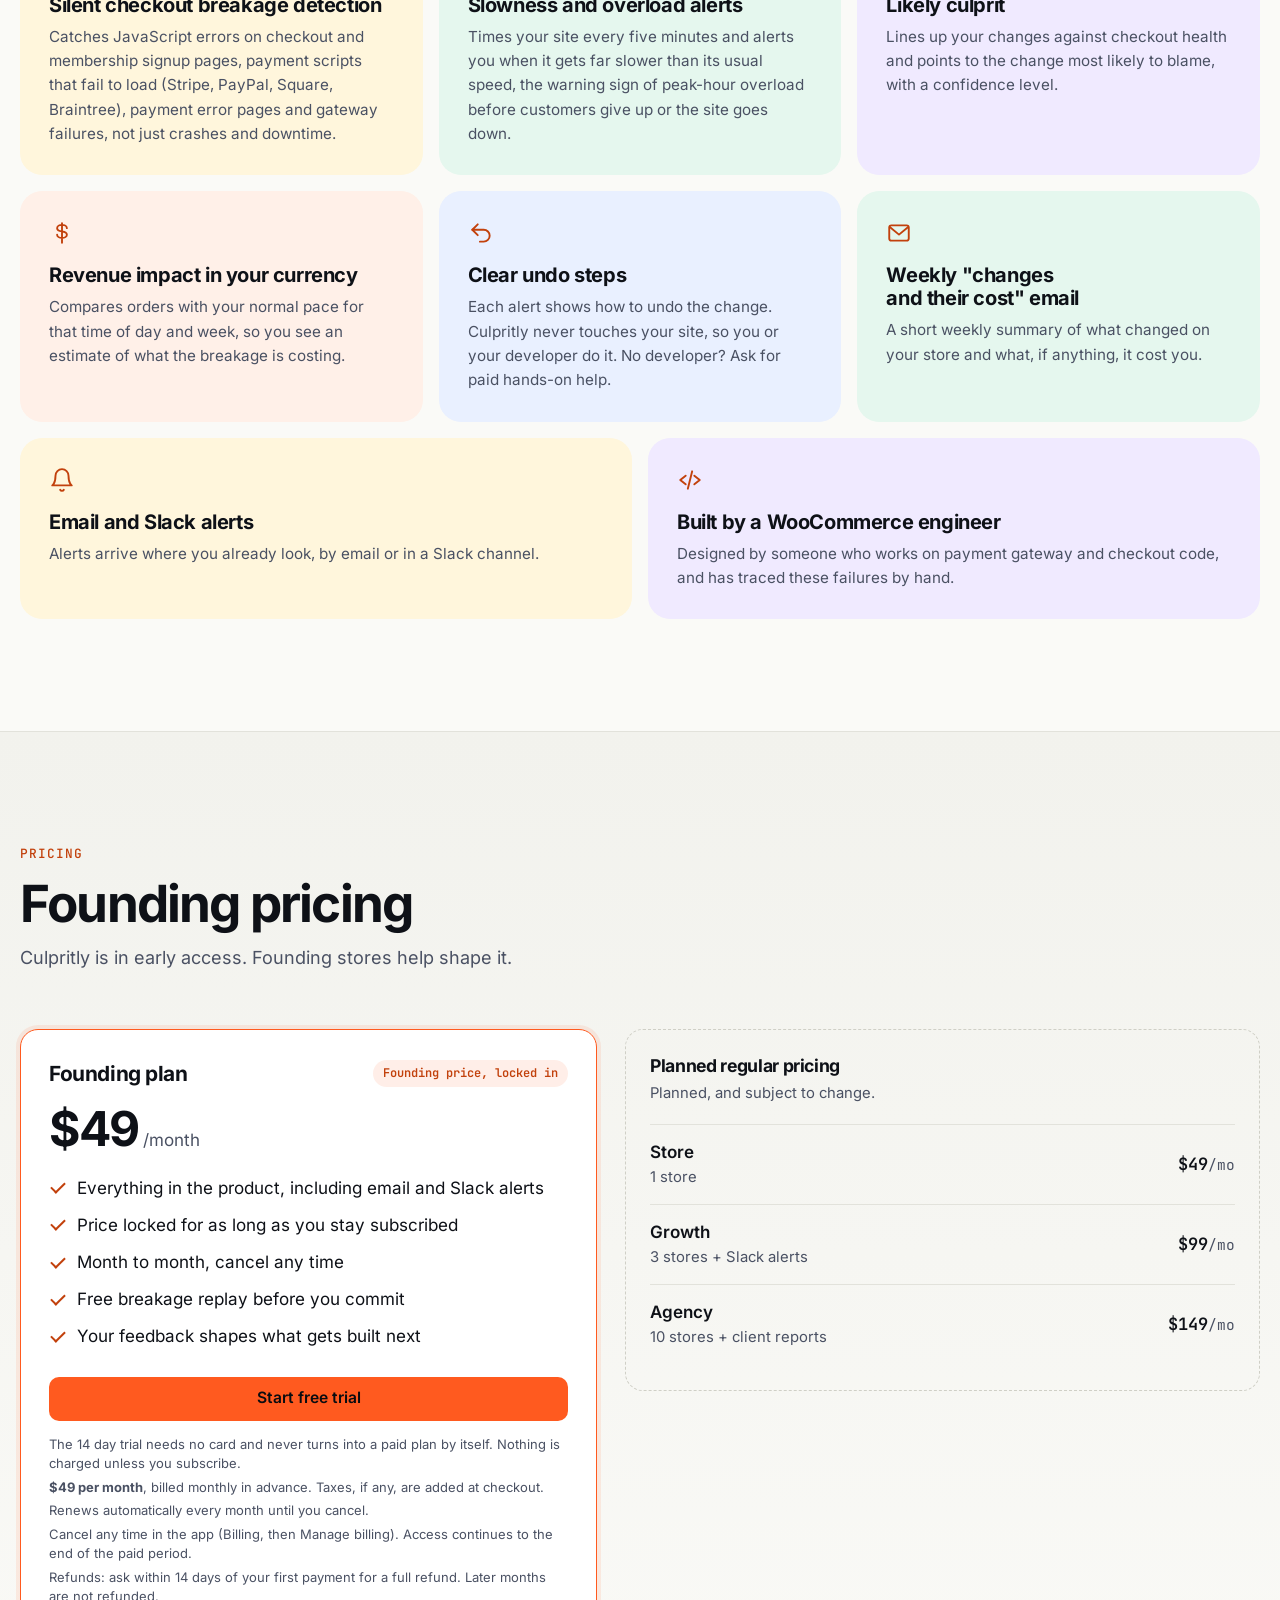
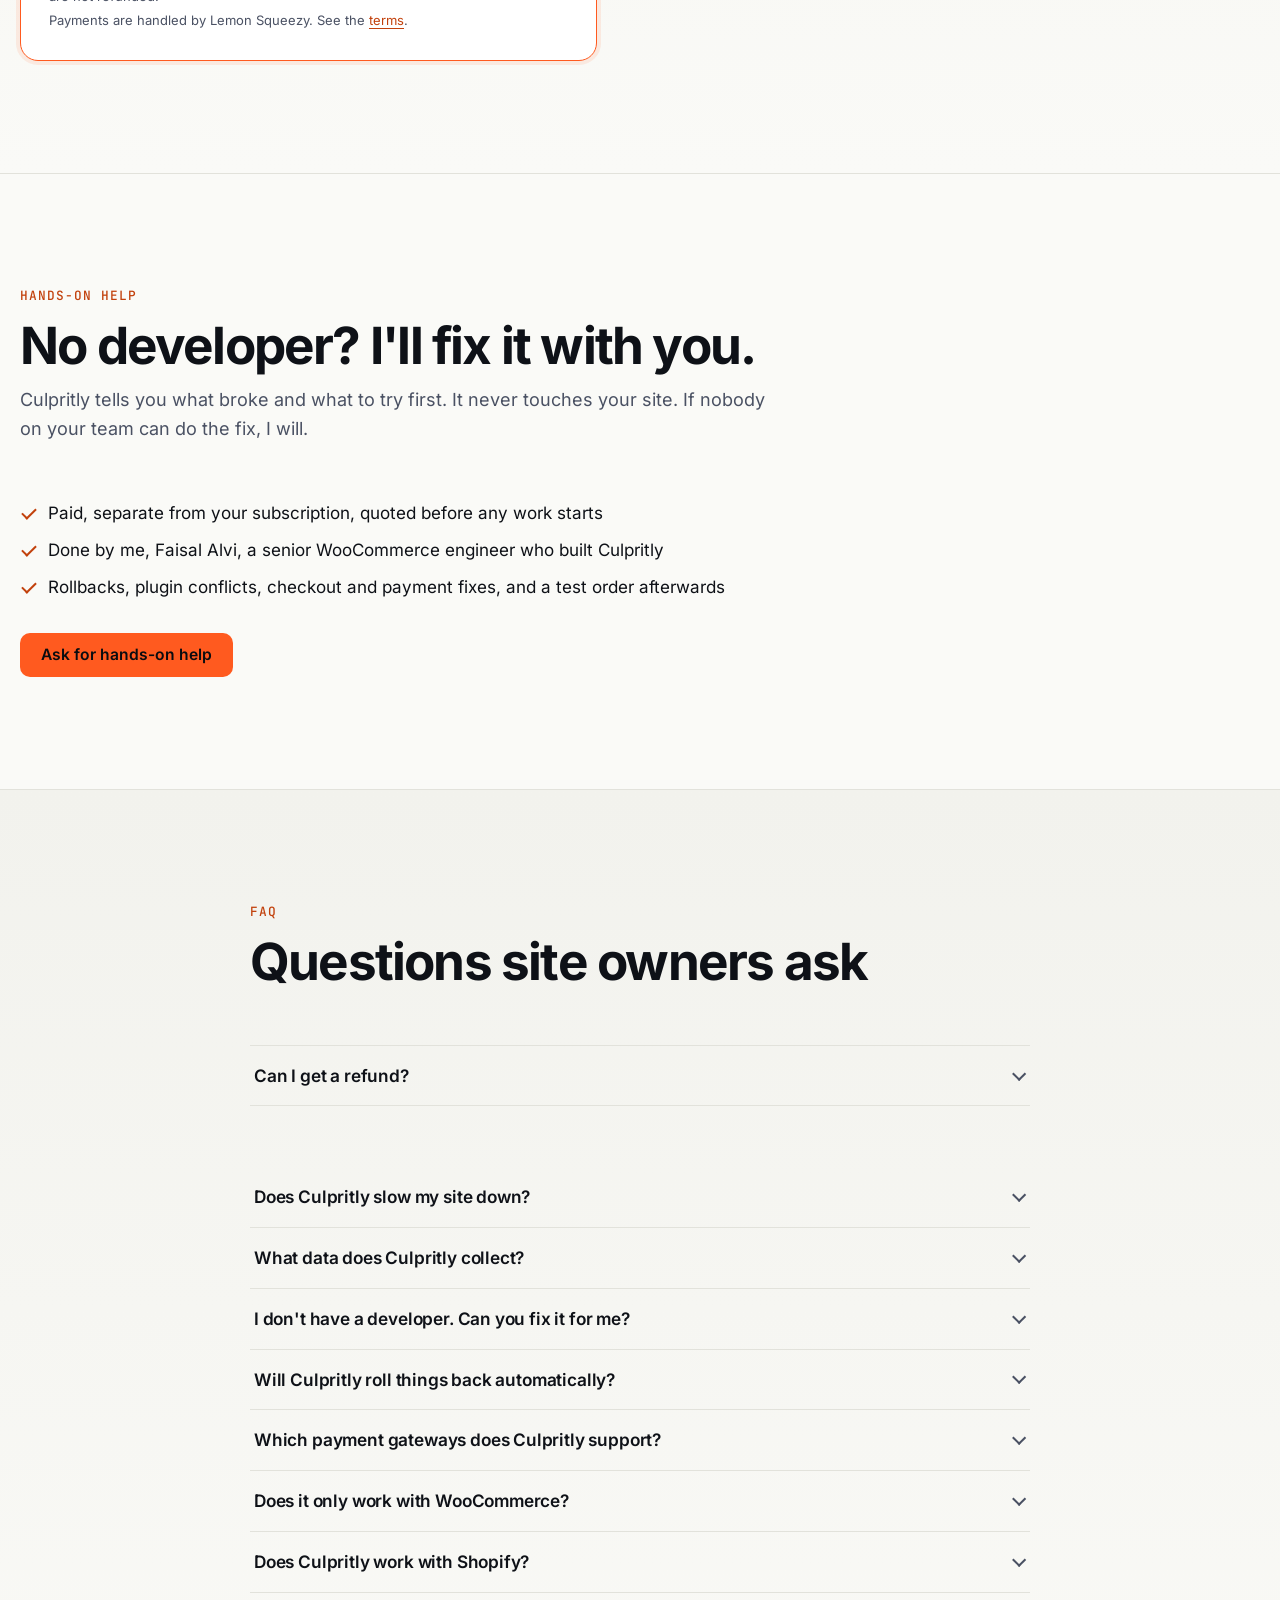
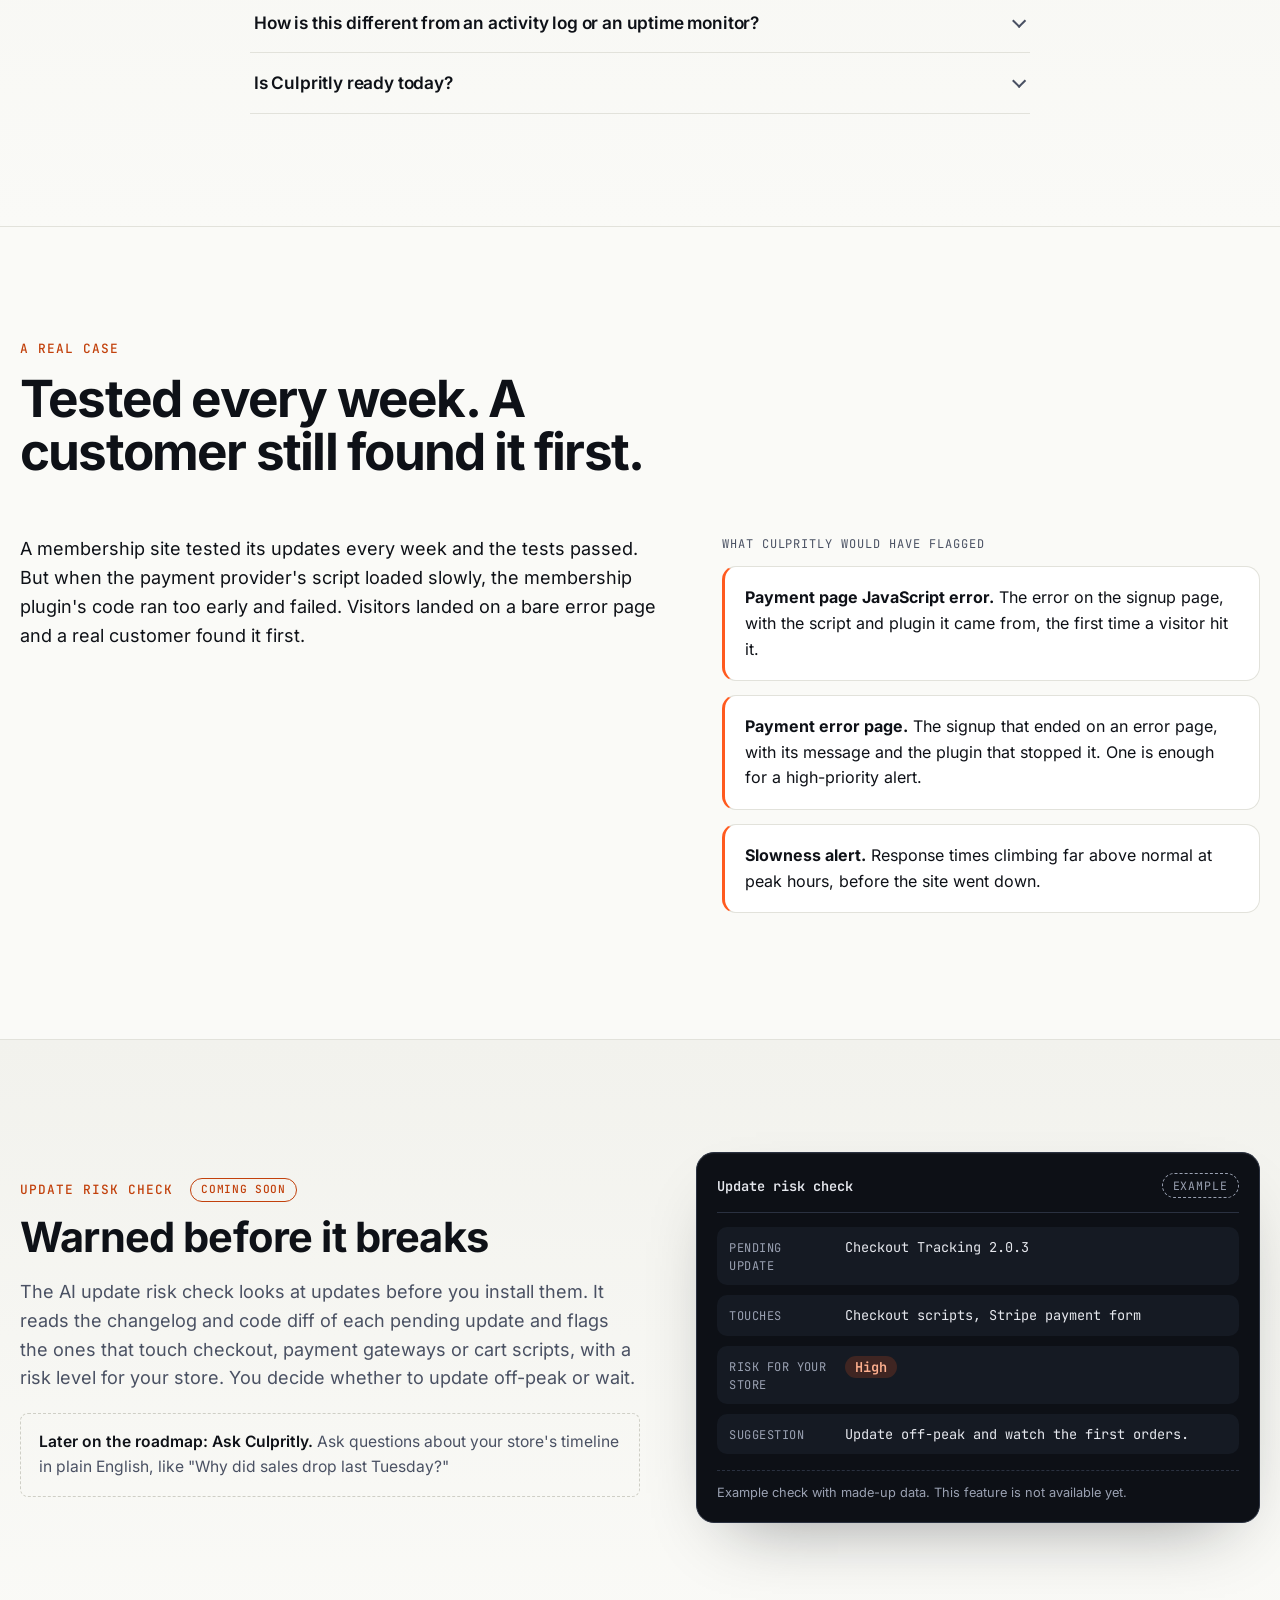
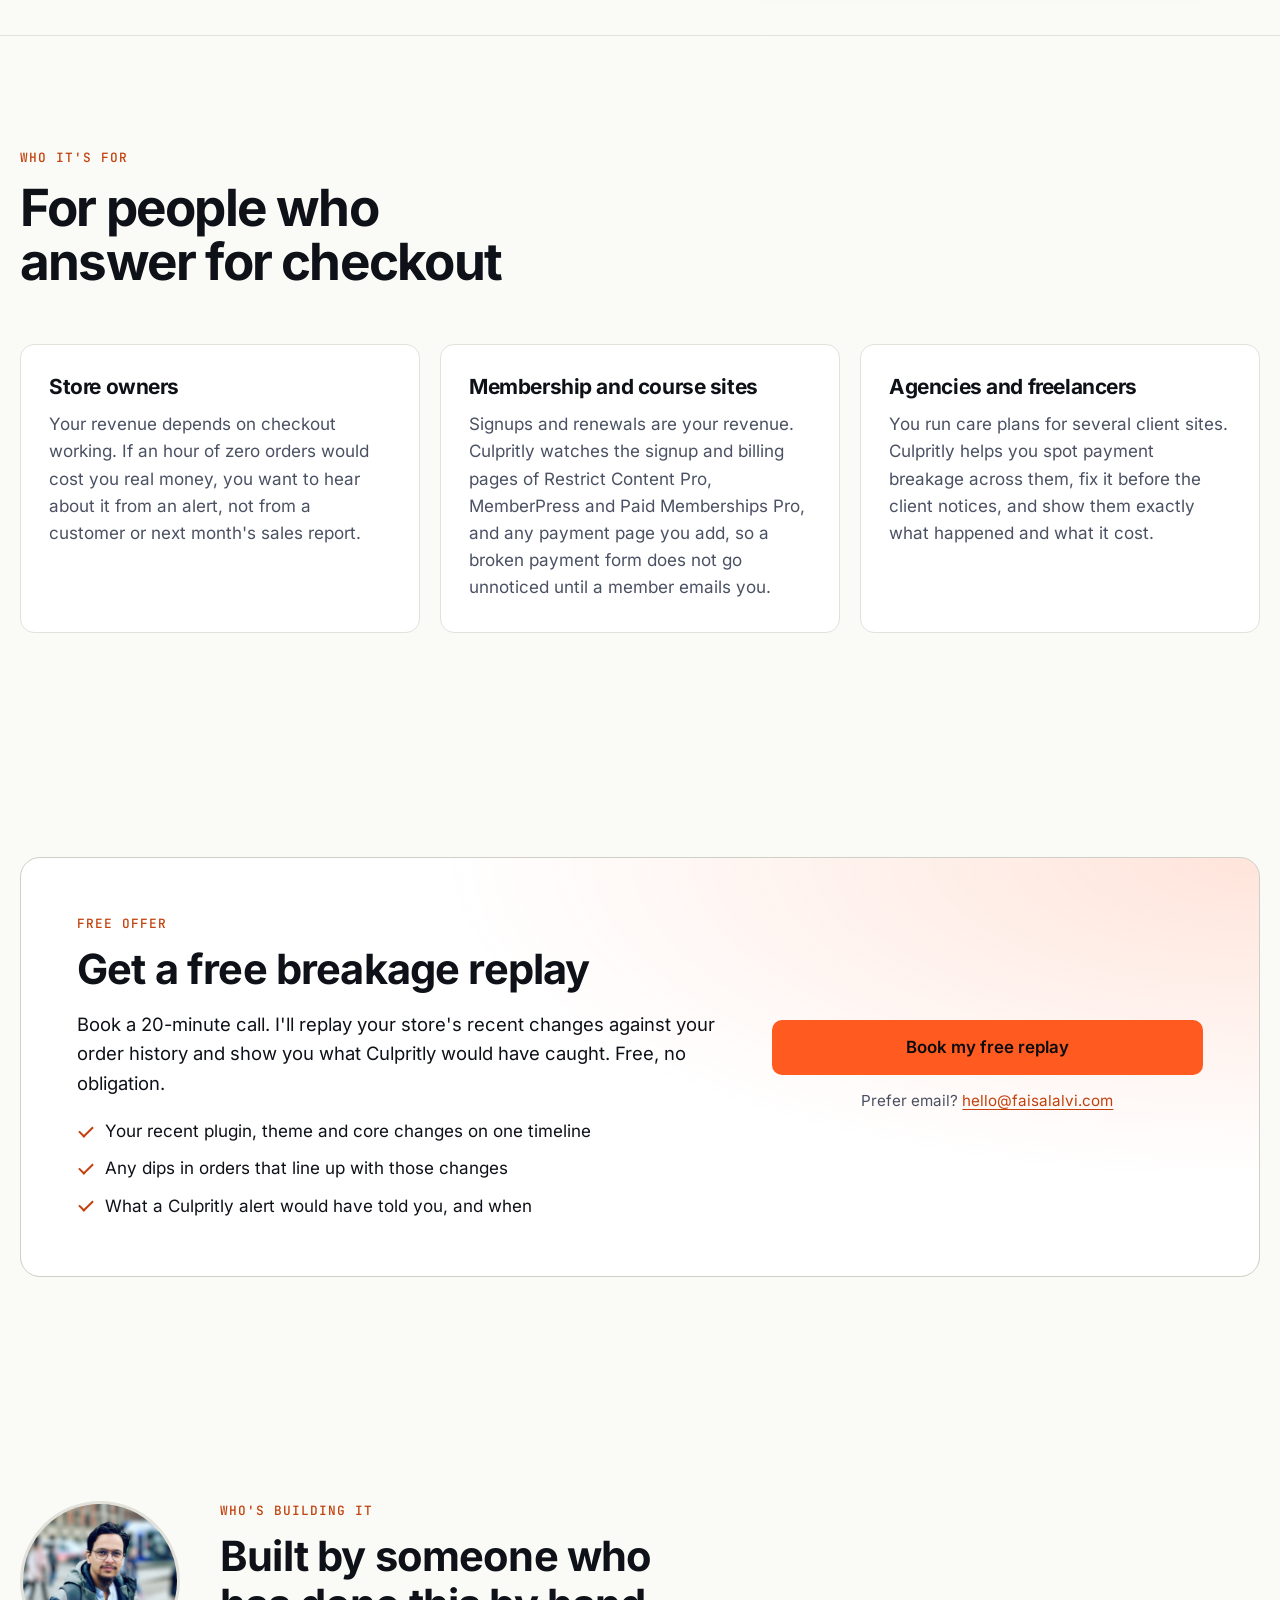
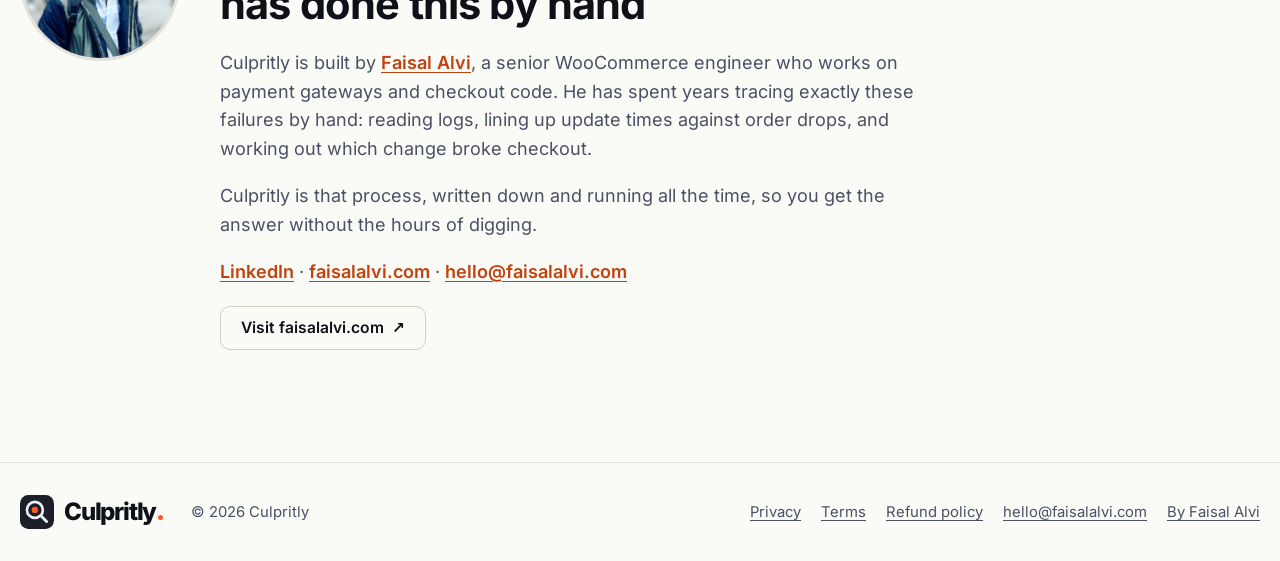
==== commit 9dfd62a1: "Replace first 10 stores badge with locked founding price" ====
--- a/index.html
+++ b/index.html
@@ -44,7 +44,7 @@
       "name": "Founding plan",
       "price": "49.00",
       "priceCurrency": "USD",
-      "description": "Founding plan for the first 10 stores. Price locked while subscribed. Month to month, cancel any time.",
+      "description": "Founding plan. Price locked while subscribed. Month to month, cancel any time.",
       "url": "https://faisalalvi.com/culpritly/#pricing"
     },
     "author": {
@@ -429,7 +429,7 @@
           <article class="plan plan--founding" aria-labelledby="plan-founding">
             <div class="plan__top">
               <h3 id="plan-founding">Founding plan</h3>
-              <span class="plan__badge">First 10 stores only</span>
+              <span class="plan__badge">Founding price, locked in</span>
             </div>
             <p class="plan__price"><span class="plan__amount">$49</span><span class="plan__per">/month</span></p>
             <ul class="checklist">
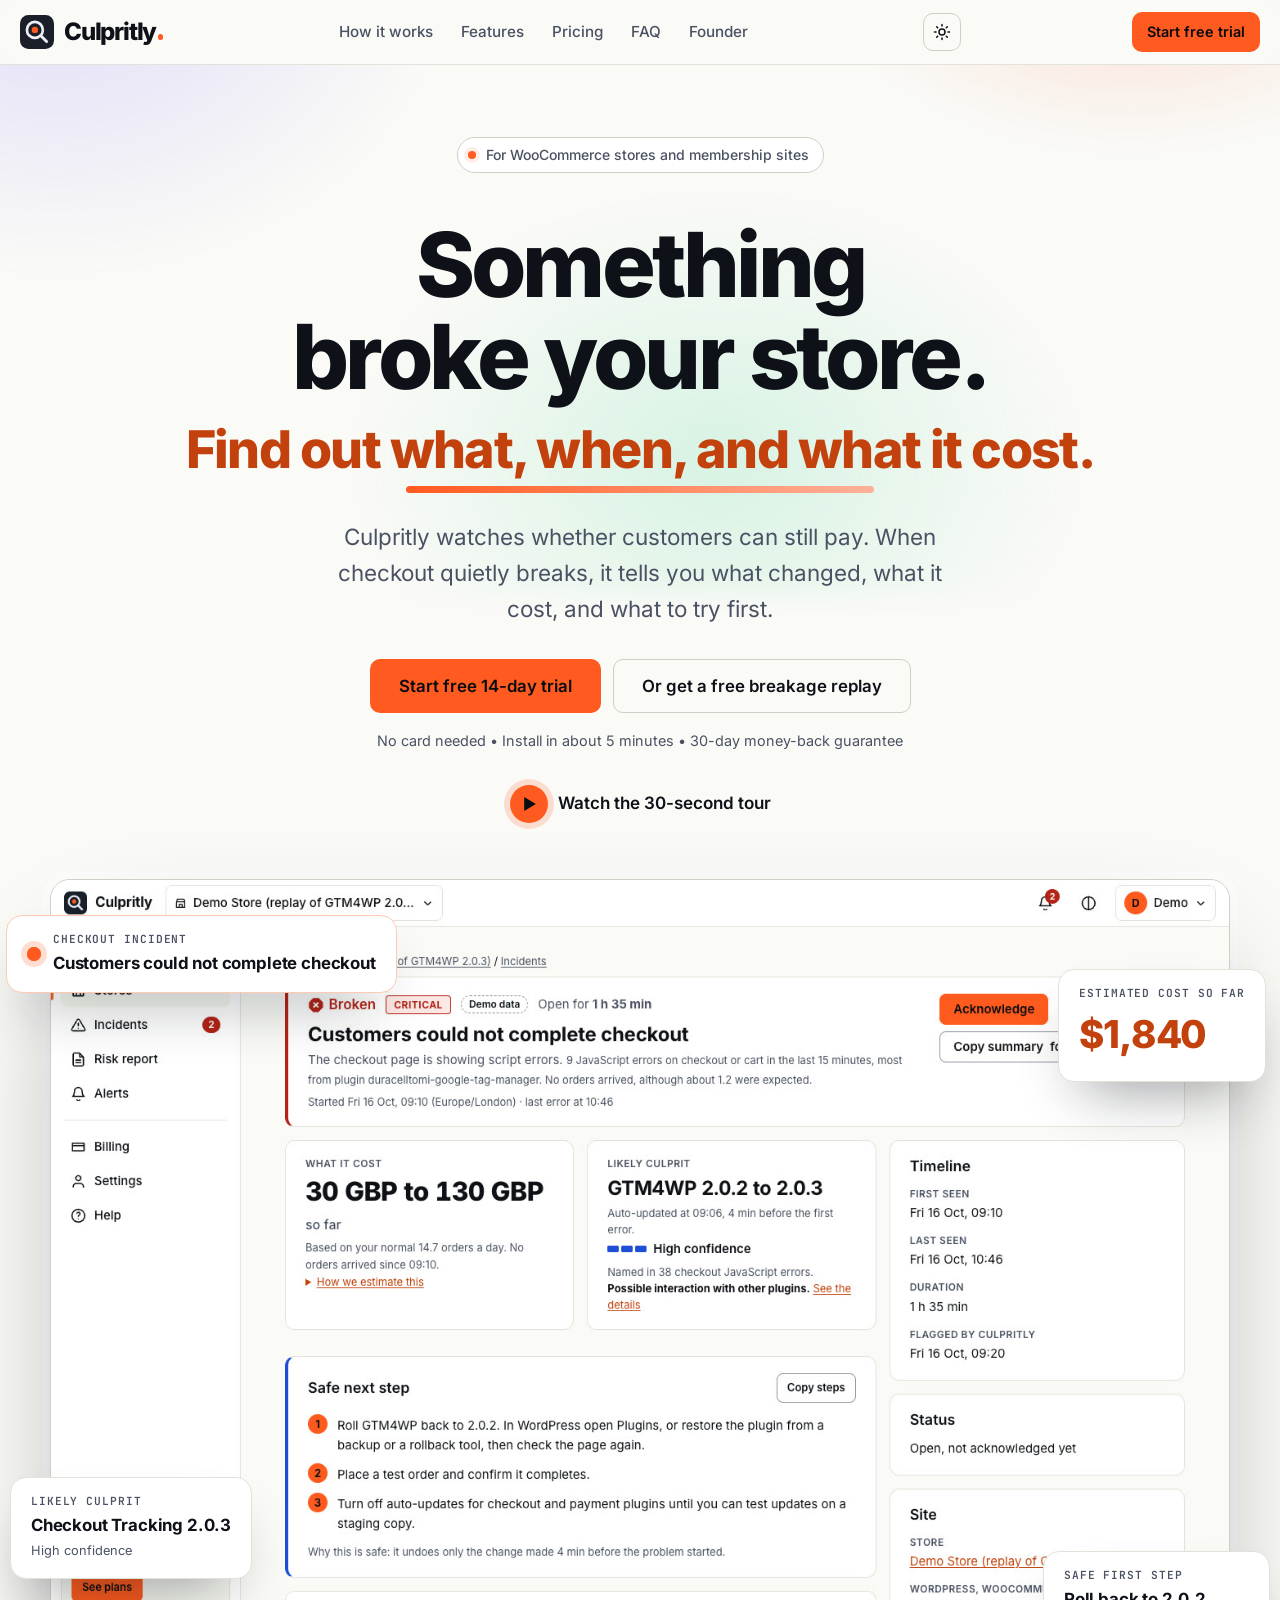
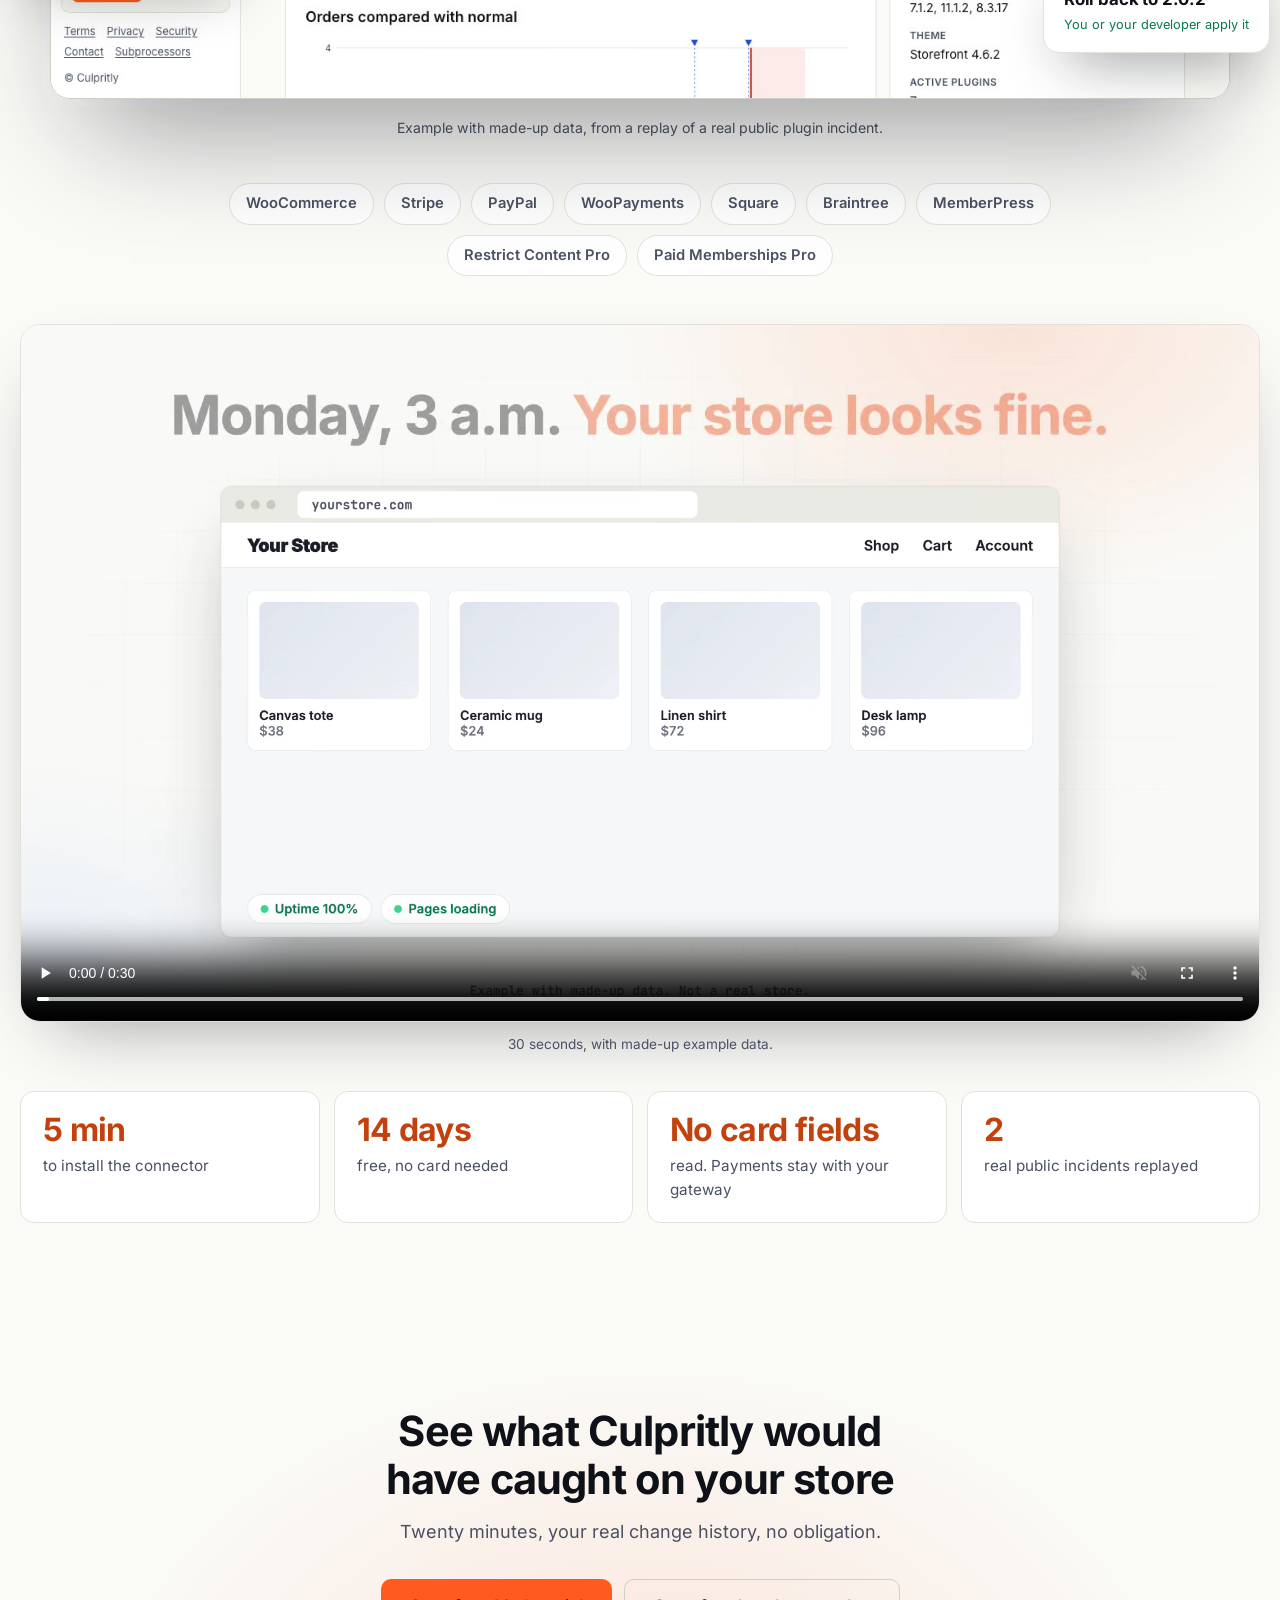
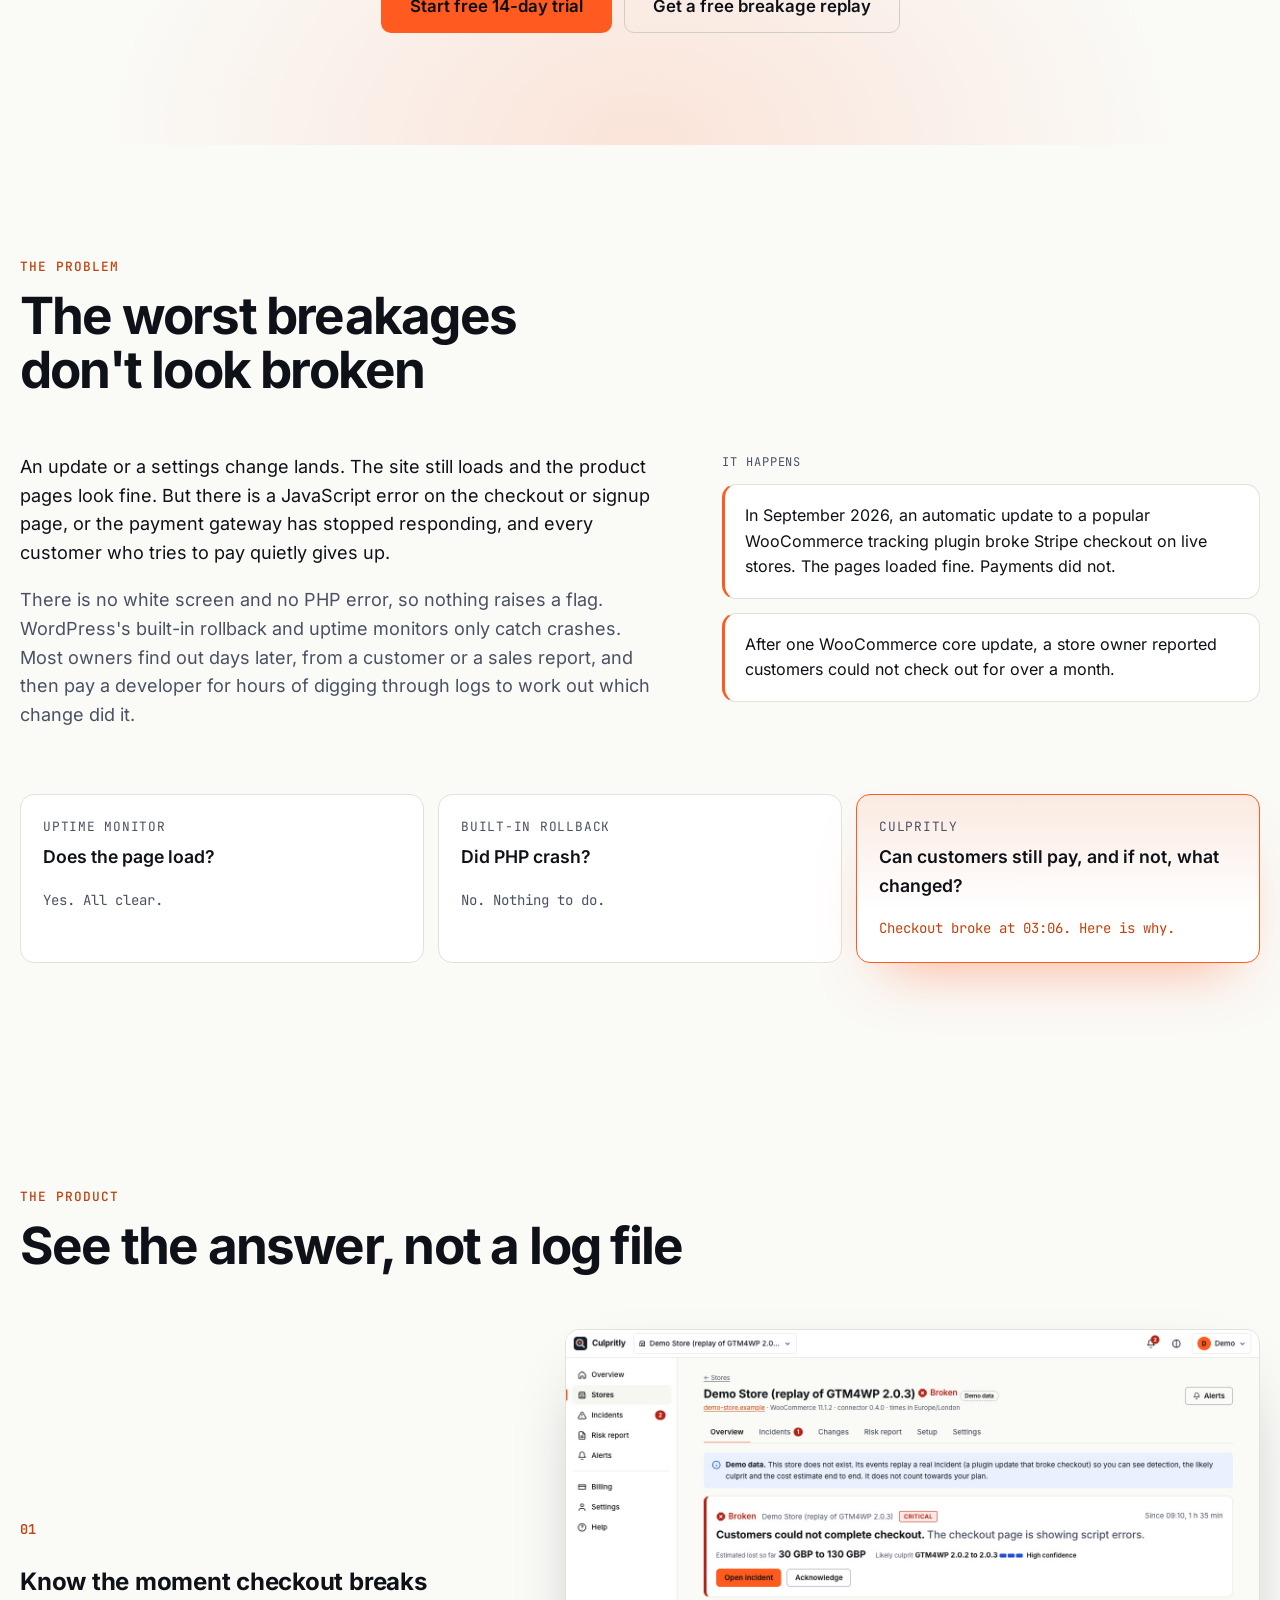
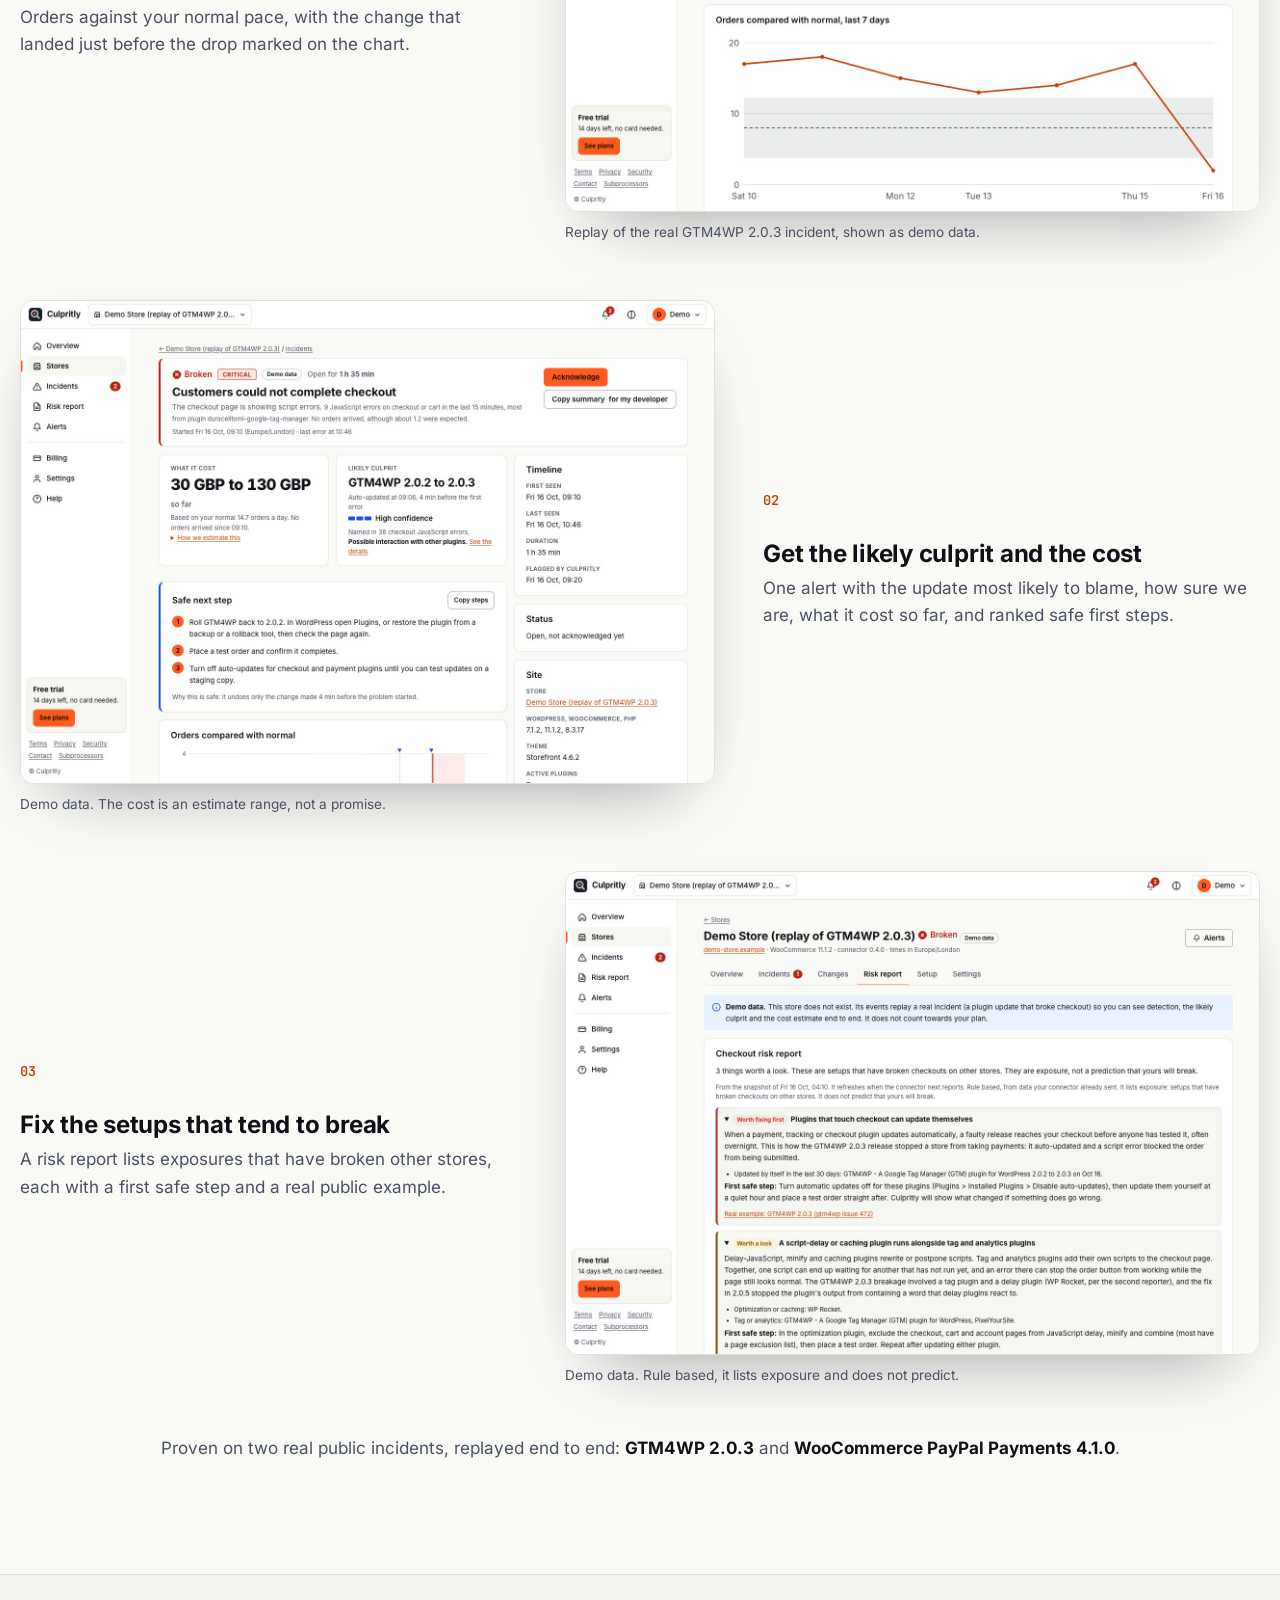
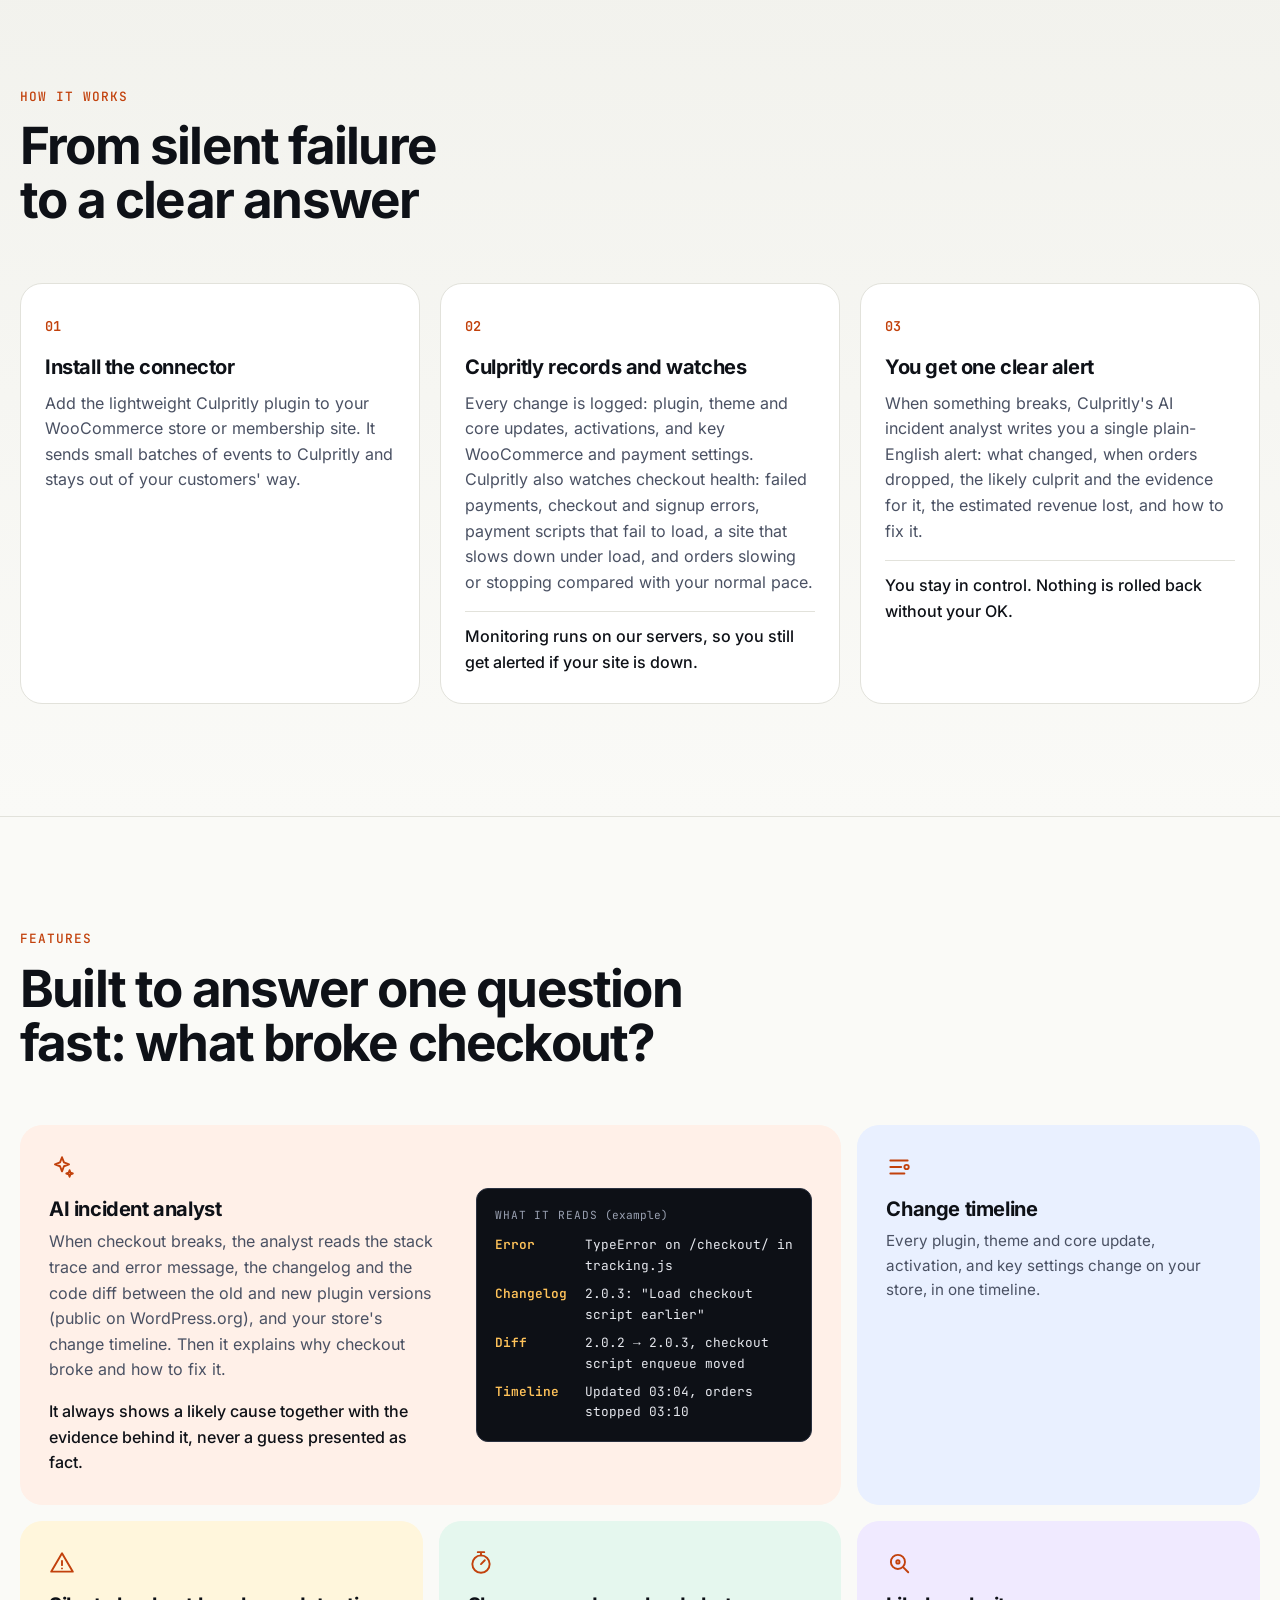
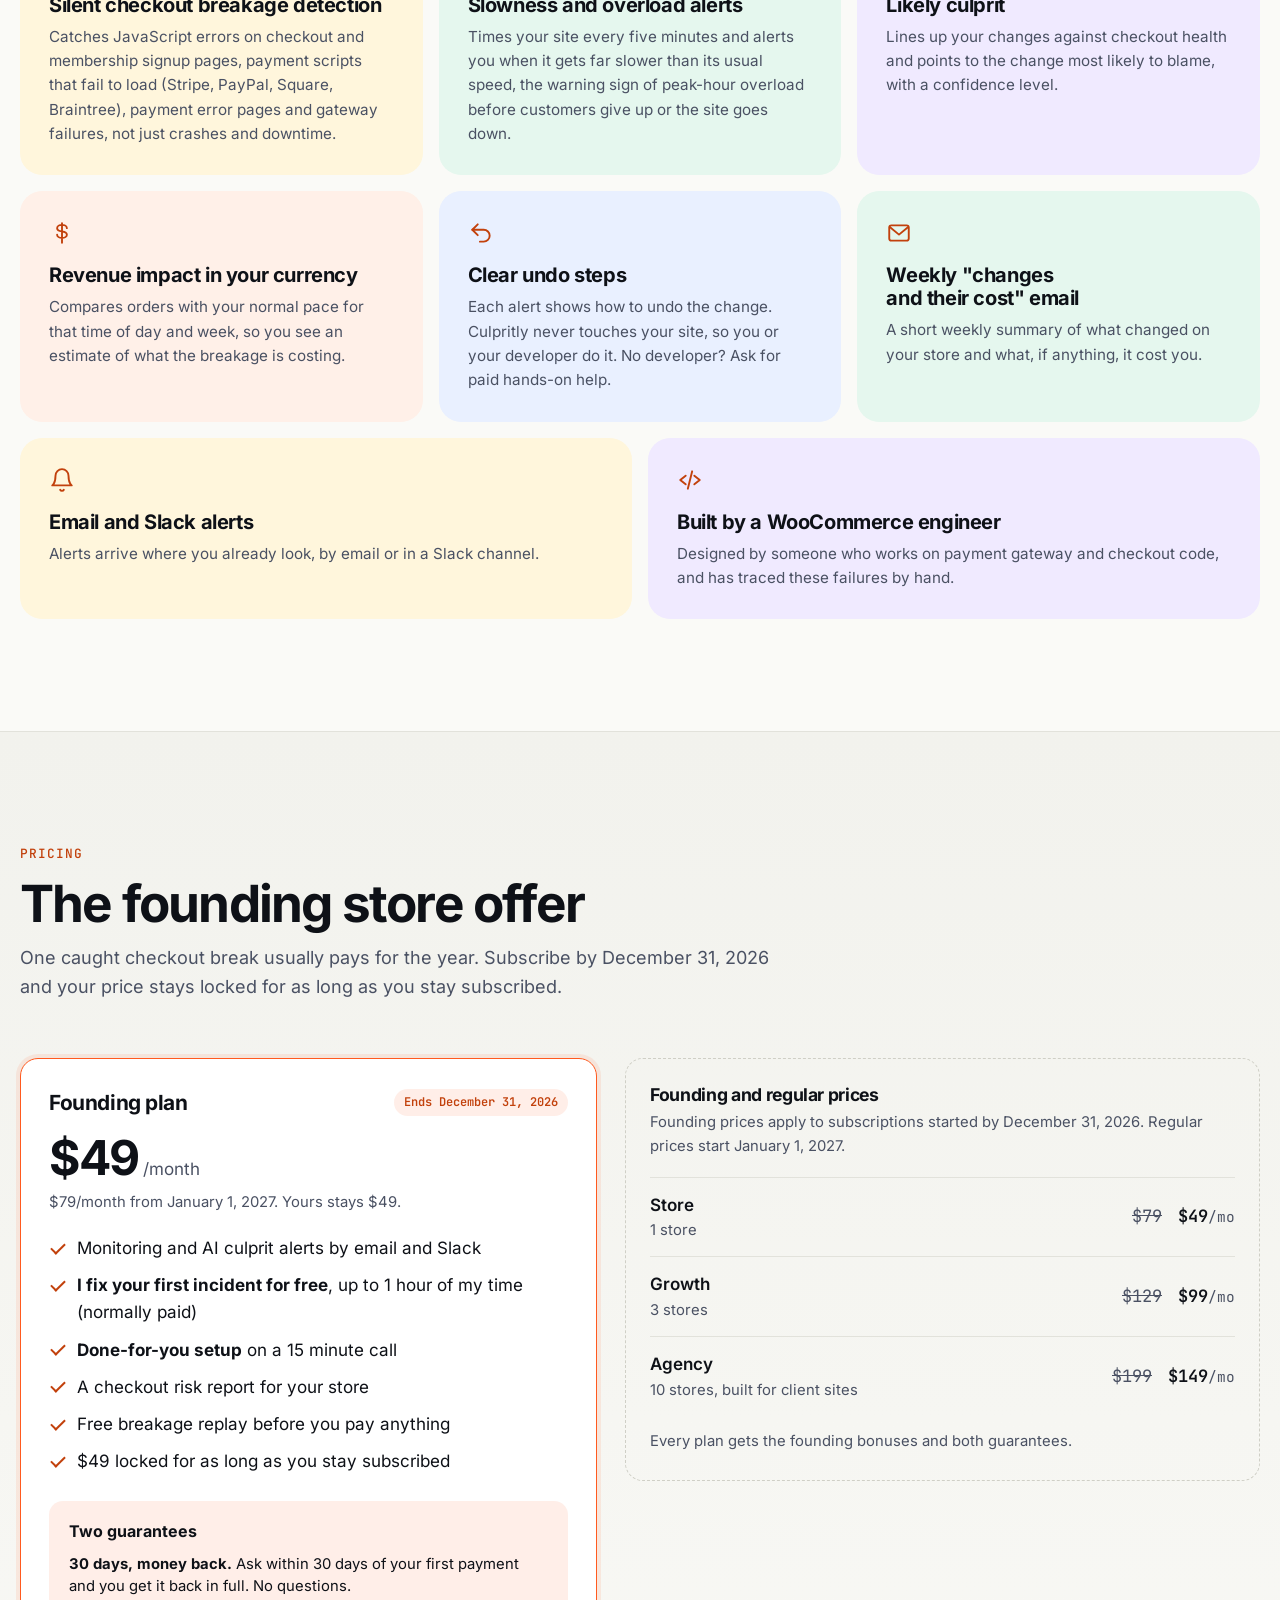
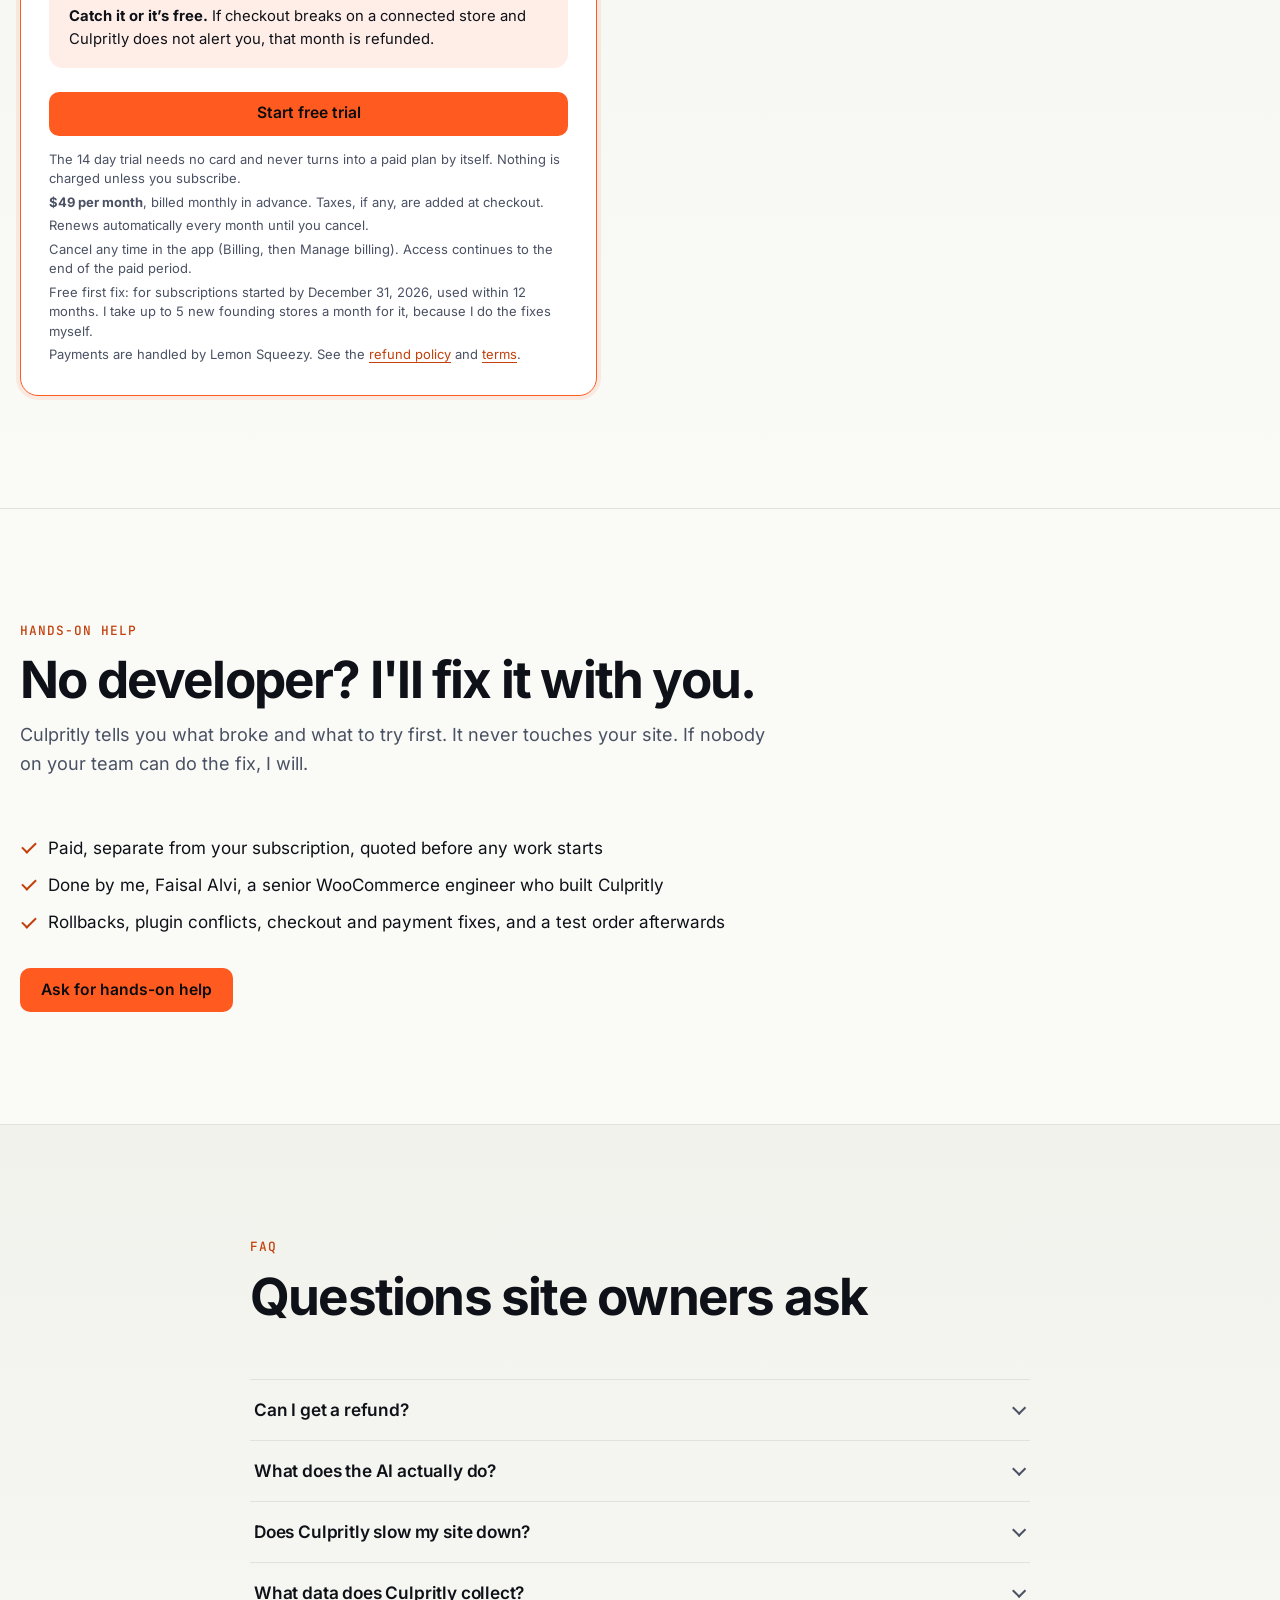
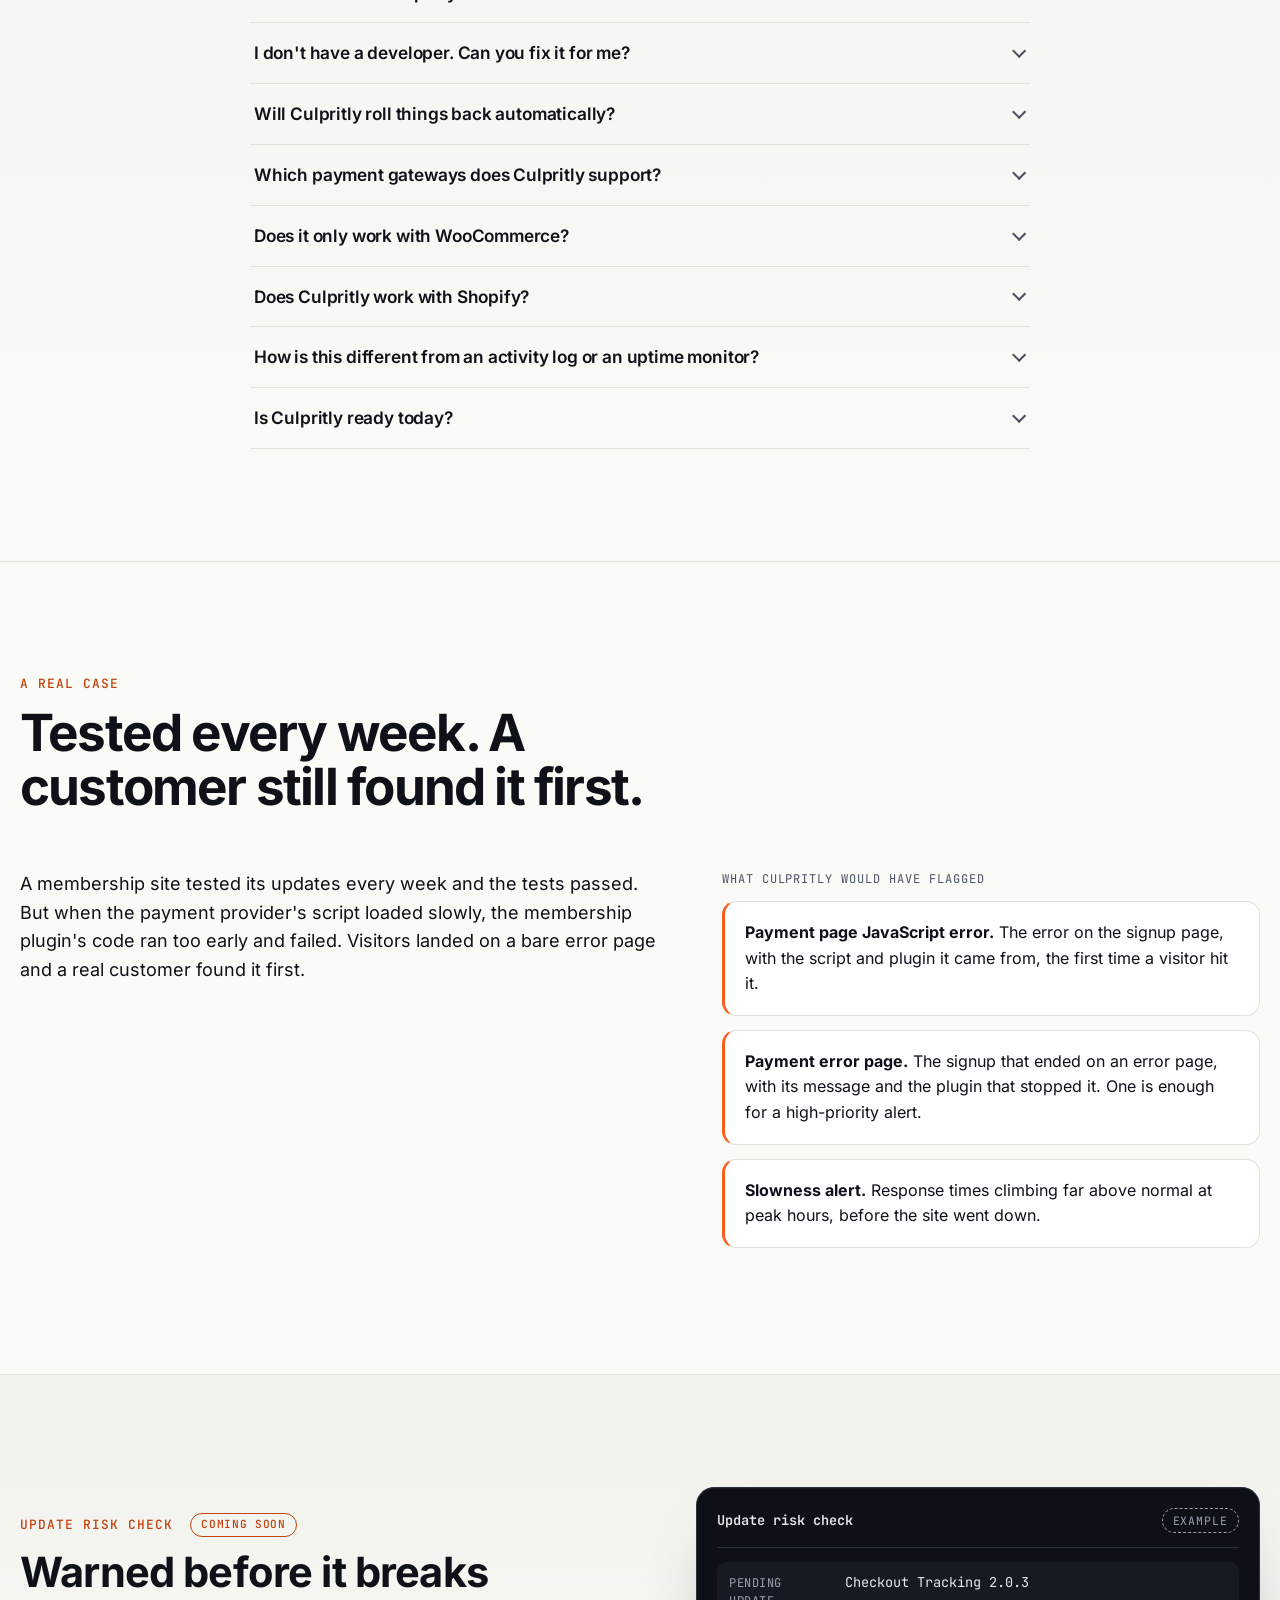
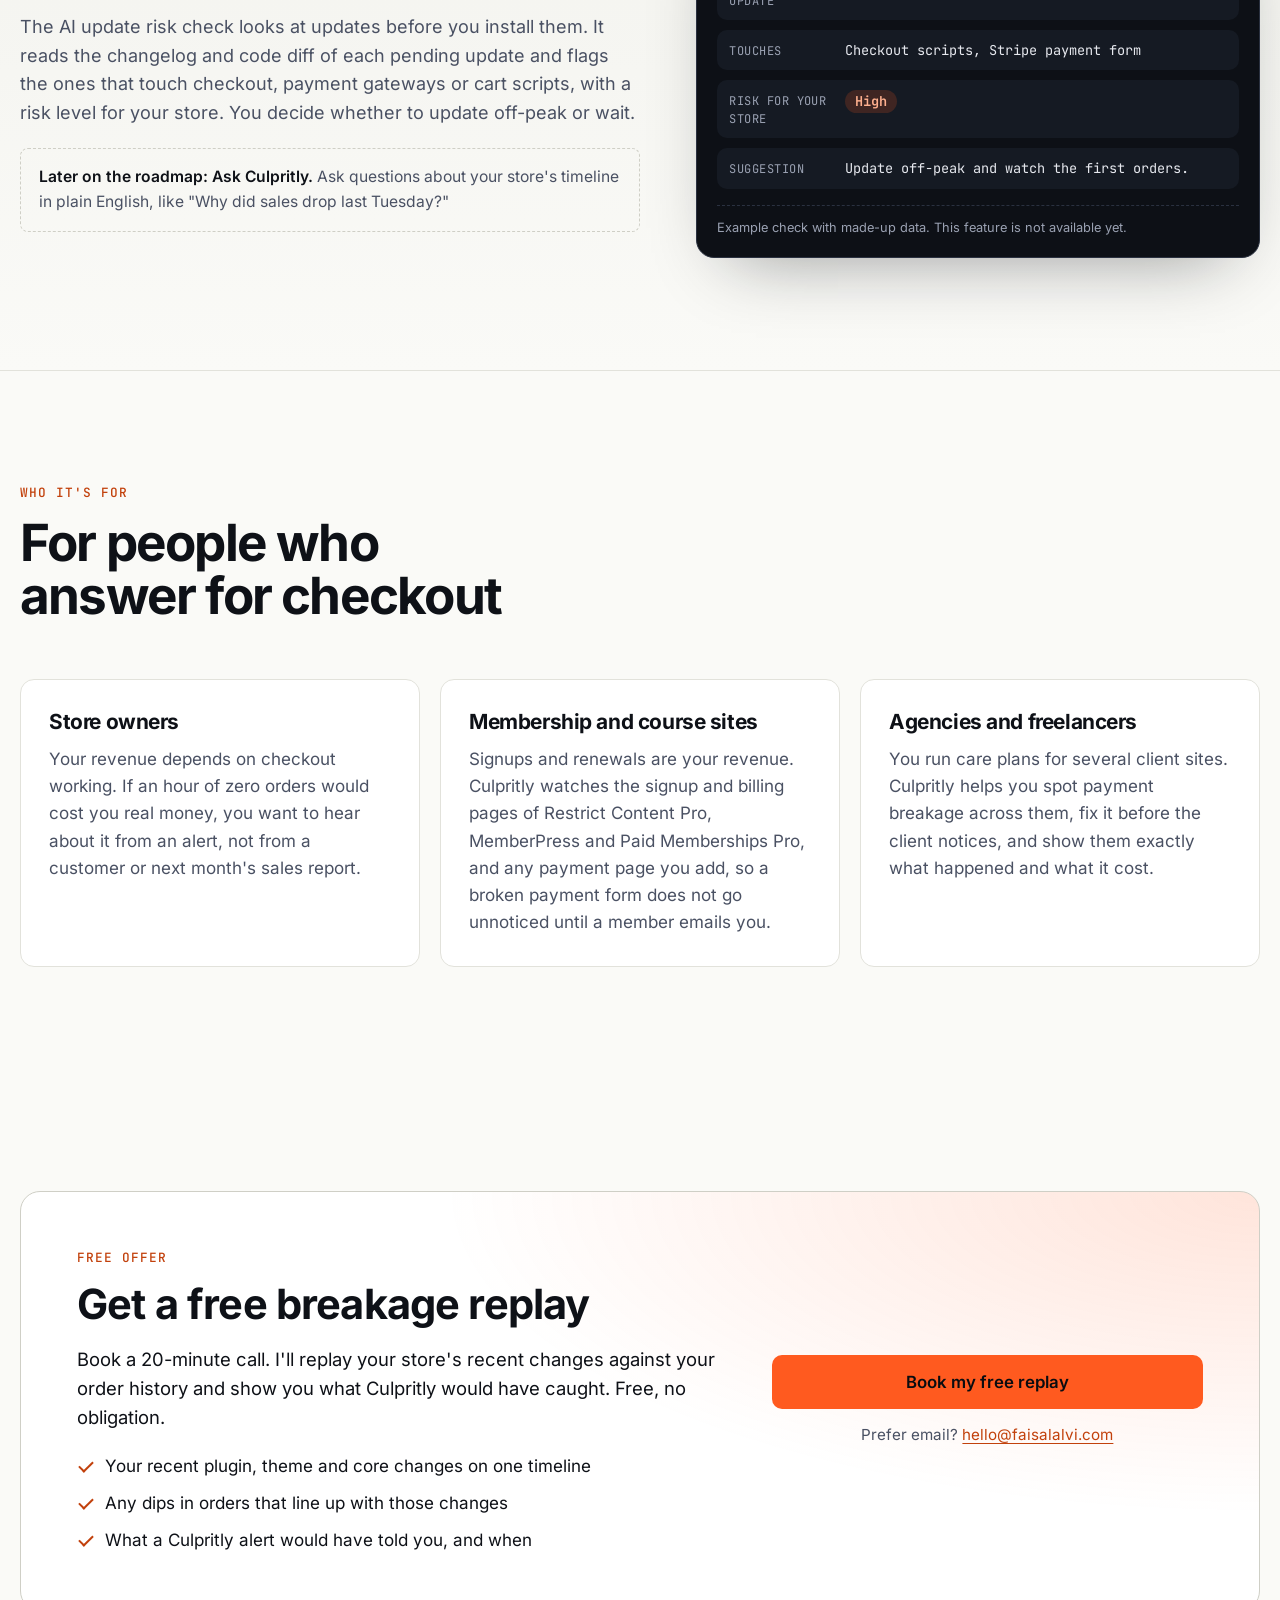
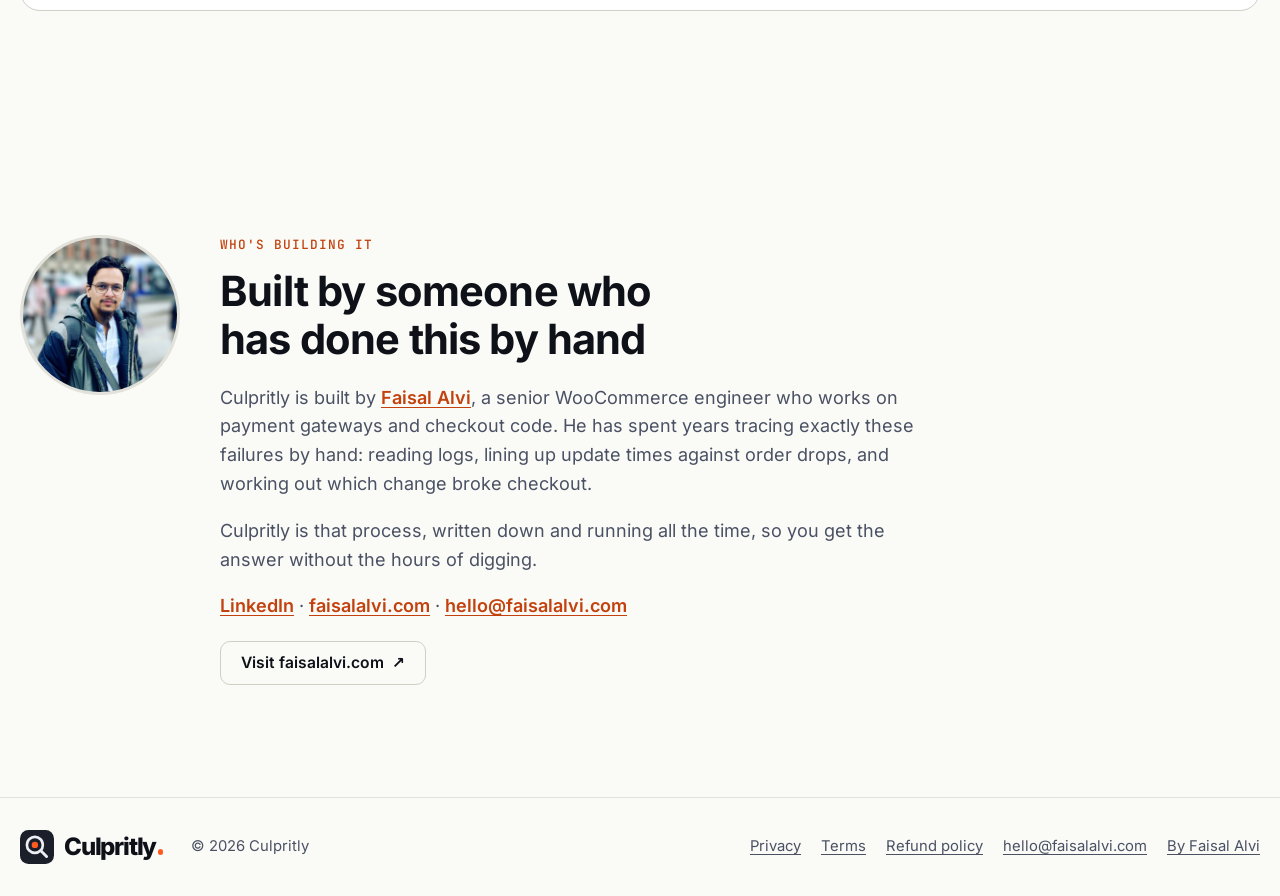
==== commit 121270b6: "Founding store offer with bonuses, two guarantees and Dec 31 deadline" ====
--- a/index.html
+++ b/index.html
@@ -44,7 +44,8 @@
       "name": "Founding plan",
       "price": "49.00",
       "priceCurrency": "USD",
-      "description": "Founding plan. Price locked while subscribed. Month to month, cancel any time.",
+      "description": "Founding plan. Price locked while subscribed. 30-day money-back guarantee. Month to month, cancel any time.",
+      "priceValidUntil": "2026-12-31",
       "url": "https://faisalalvi.com/culpritly/#pricing"
     },
     "author": {
@@ -128,7 +129,7 @@
         "name": "Is Culpritly ready today?",
         "acceptedAnswer": {
           "@type": "Answer",
-          "text": "Culpritly is in early access. Founding stores get the free breakage replay first, then the product as each part ships, at a price that stays locked while they are subscribed."
+          "text": "Yes, in early access. Stores that subscribe by December 31, 2026 get the founding price locked while they stay subscribed, a free first fix by me, a done-for-you setup call, and two guarantees: 30 days money back, and any month Culpritly misses a checkout break is refunded."
         }
       }
     ]
@@ -171,7 +172,7 @@
           <a class="btn btn--primary btn--lg" href="https://35-253-165-3.sslip.io/signup">Start free 14-day trial</a>
           <a class="btn btn--ghost btn--lg" href="https://calendly.com/faisalalvi33/new-meeting" target="_blank" rel="noopener">Or get a free breakage replay<span class="visually-hidden"> (opens Calendly in a new tab)</span></a>
         </div>
-        <p class="hero__note">No card needed &bull; Install in about 5 minutes &bull; Culpritly never touches your site</p>
+        <p class="hero__note">No card needed &bull; Install in about 5 minutes &bull; 30-day money-back guarantee</p>
         <a class="watch" href="#tour"><span class="watch__icon" aria-hidden="true"><svg viewBox="0 0 10 12" fill="currentColor"><path d="M0 0l10 6-10 6z"/></svg></span><span>Watch the 30-second tour</span></a>
 
         <div class="stage">
@@ -421,55 +422,65 @@
       <div class="container">
         <div class="section__head">
           <p class="kicker">Pricing</p>
-          <h2 id="pricing-title">Founding pricing</h2>
-          <p class="section__sub">Culpritly is in early access. Founding stores help shape it.</p>
+          <h2 id="pricing-title">The founding store offer</h2>
+          <p class="section__sub">One caught checkout break usually pays for the year. Subscribe by December 31, 2026 and your price stays locked for as long as you stay subscribed.</p>
         </div>
 
         <div class="pricing">
           <article class="plan plan--founding" aria-labelledby="plan-founding">
             <div class="plan__top">
               <h3 id="plan-founding">Founding plan</h3>
-              <span class="plan__badge">Founding price, locked in</span>
+              <span class="plan__badge">Ends December 31, 2026</span>
             </div>
             <p class="plan__price"><span class="plan__amount">$49</span><span class="plan__per">/month</span></p>
+            <p class="plan__was">$79/month from January 1, 2027. Yours stays $49.</p>
             <ul class="checklist">
-              <li>Everything in the product, including email and Slack alerts</li>
-              <li>Price locked for as long as you stay subscribed</li>
-              <li>Month to month, cancel any time</li>
-              <li>Free breakage replay before you commit</li>
-              <li>Your feedback shapes what gets built next</li>
+              <li>Monitoring and AI culprit alerts by email and Slack</li>
+              <li><strong>I fix your first incident for free</strong>, up to 1 hour of my time (normally paid)</li>
+              <li><strong>Done-for-you setup</strong> on a 15 minute call</li>
+              <li>A checkout risk report for your store</li>
+              <li>Free breakage replay before you pay anything</li>
+              <li>$49 locked for as long as you stay subscribed</li>
             </ul>
+
+            <div class="guarantee" aria-labelledby="guarantee-title">
+              <h4 id="guarantee-title">Two guarantees</h4>
+              <p><strong>30 days, money back.</strong> Ask within 30 days of your first payment and you get it back in full. No questions.</p>
+              <p><strong>Catch it or it&rsquo;s free.</strong> If checkout breaks on a connected store and Culpritly does not alert you, that month is refunded.</p>
+            </div>
+
             <a class="btn btn--primary btn--block" href="https://35-253-165-3.sslip.io/signup" aria-describedby="plan-terms">Start free trial</a>
             <ul class="plan__terms" id="plan-terms">
               <li>The 14 day trial needs no card and never turns into a paid plan by itself. Nothing is charged unless you subscribe.</li>
               <li><strong>$49 per month</strong>, billed monthly in advance. Taxes, if any, are added at checkout.</li>
               <li>Renews automatically every month until you cancel.</li>
               <li>Cancel any time in the app (Billing, then Manage billing). Access continues to the end of the paid period.</li>
-              <li>Refunds: ask within 14 days of your first payment for a full refund. Later months are not refunded.</li>
-              <li>Payments are handled by Lemon Squeezy. See the <a href="https://35-253-165-3.sslip.io/terms" rel="noopener">terms</a>.</li>
+              <li>Free first fix: for subscriptions started by December 31, 2026, used within 12 months. I take up to 5 new founding stores a month for it, because I do the fixes myself.</li>
+              <li>Payments are handled by Lemon Squeezy. See the <a href="https://35-253-165-3.sslip.io/refunds" rel="noopener">refund policy</a> and <a href="https://35-253-165-3.sslip.io/terms" rel="noopener">terms</a>.</li>
             </ul>
           </article>
 
           <div class="planned">
-            <h3 class="planned__title">Planned regular pricing</h3>
-            <p class="planned__note">Planned, and subject to change.</p>
+            <h3 class="planned__title">Founding and regular prices</h3>
+            <p class="planned__note">Founding prices apply to subscriptions started by December 31, 2026. Regular prices start January 1, 2027.</p>
             <ul class="planned__list">
               <li class="planned__row">
                 <span class="planned__name">Store</span>
                 <span class="planned__desc">1 store</span>
-                <span class="planned__price">$49<span>/mo</span></span>
+                <span class="planned__price"><del><span class="visually-hidden">Regular price </span>$79</del> $49<span>/mo</span></span>
               </li>
               <li class="planned__row">
                 <span class="planned__name">Growth</span>
-                <span class="planned__desc">3 stores + Slack alerts</span>
-                <span class="planned__price">$99<span>/mo</span></span>
+                <span class="planned__desc">3 stores</span>
+                <span class="planned__price"><del><span class="visually-hidden">Regular price </span>$129</del> $99<span>/mo</span></span>
               </li>
               <li class="planned__row">
                 <span class="planned__name">Agency</span>
-                <span class="planned__desc">10 stores + client reports</span>
-                <span class="planned__price">$149<span>/mo</span></span>
+                <span class="planned__desc">10 stores, built for client sites</span>
+                <span class="planned__price"><del><span class="visually-hidden">Regular price </span>$199</del> $149<span>/mo</span></span>
               </li>
             </ul>
+            <p class="planned__note">Every plan gets the founding bonuses and both guarantees.</p>
           </div>
         </div>
       </div>
@@ -501,7 +512,7 @@
         <div class="faq">
 <details>
             <summary><h3>Can I get a refund?</h3></summary>
-            <p>Yes. Ask within 14 days of your first payment and you get that payment back in full. The free trial needs no card. You can cancel any time and keep access until the end of the period you paid for. See the <a href="https://35-253-165-3.sslip.io/refunds">refund policy</a>.</p>
+            <p>Yes. Ask within 30 days of your first payment and you get that payment back in full, no questions. And if checkout breaks on a connected store and Culpritly does not alert you, that month is refunded too. The free trial needs no card. You can cancel any time and keep access until the end of the period you paid for. See the <a href="https://35-253-165-3.sslip.io/refunds">refund policy</a>.</p>
           </details>
           <details>
             <summary><h3>What does the AI actually do?</h3></summary>
@@ -541,7 +552,7 @@
           </details>
           <details>
             <summary><h3>Is Culpritly ready today?</h3></summary>
-            <p>Culpritly is in early access. Founding stores get the free breakage replay first, then the product as each part ships, at a price that stays locked while they are subscribed.</p>
+            <p>Yes, in early access. Stores that subscribe by December 31, 2026 get the founding price locked while they stay subscribed, a free first fix by me, a done-for-you setup call, and two guarantees: 30 days money back, and any month Culpritly misses a checkout break is refunded.</p>
           </details>
         </div>
       </div>
--- a/assets/css/style.css
+++ b/assets/css/style.css
@@ -1225,6 +1225,44 @@
 
 .plan .checklist {
   margin-bottom: 26px;
+}
+
+.plan__was {
+  margin: 8px 0 18px;
+  color: var(--text-muted);
+  font-size: 0.925rem;
+}
+
+.guarantee {
+  margin: 0 0 24px;
+  padding: 18px 20px;
+  border-radius: 14px;
+  background: var(--accent-soft);
+}
+
+.guarantee h4 {
+  margin: 0 0 8px;
+  font-size: 1rem;
+}
+
+.guarantee p {
+  margin: 0;
+  font-size: 0.925rem;
+  line-height: 1.5;
+}
+
+.guarantee p + p {
+  margin-top: 8px;
+}
+
+.planned__price del {
+  margin-right: 6px;
+  color: var(--text-muted);
+  font-weight: 400;
+}
+
+.planned__note + .planned__list + .planned__note {
+  margin-top: 14px;
 }
 
 .plan__terms {
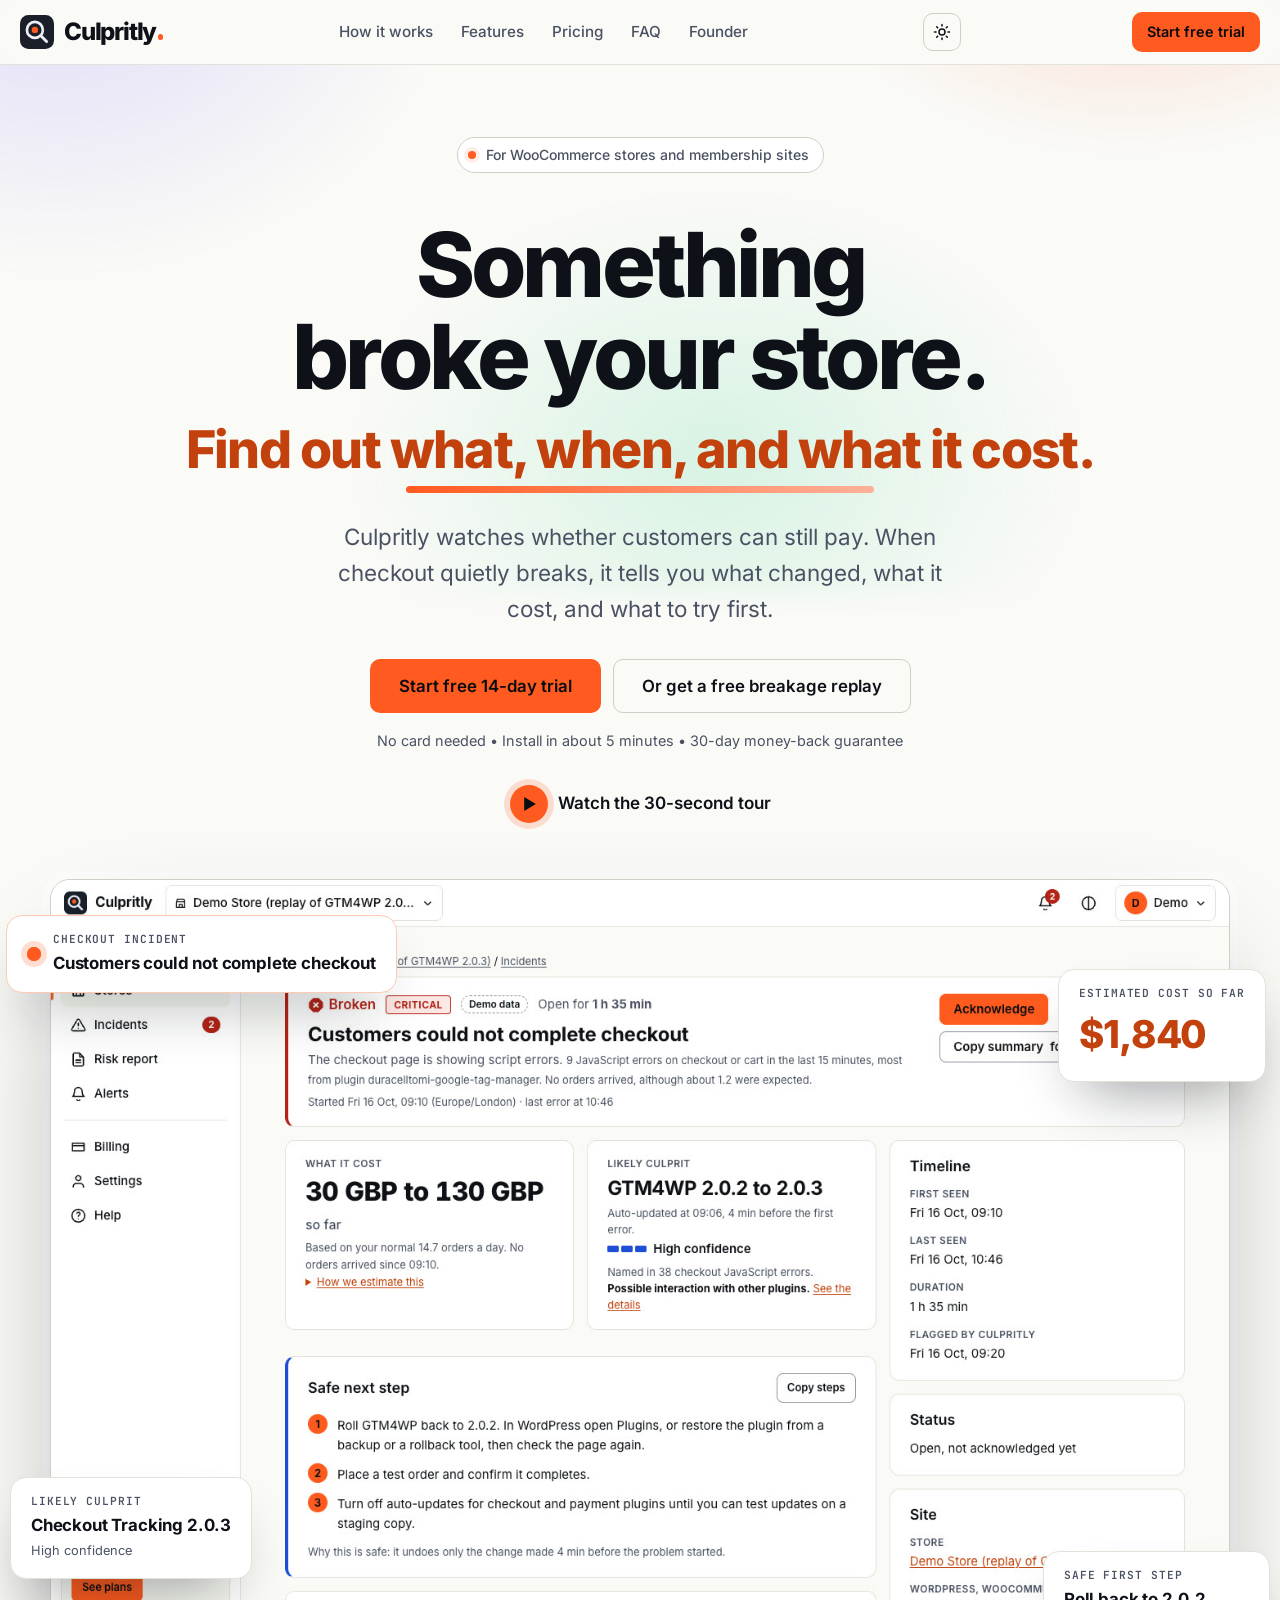
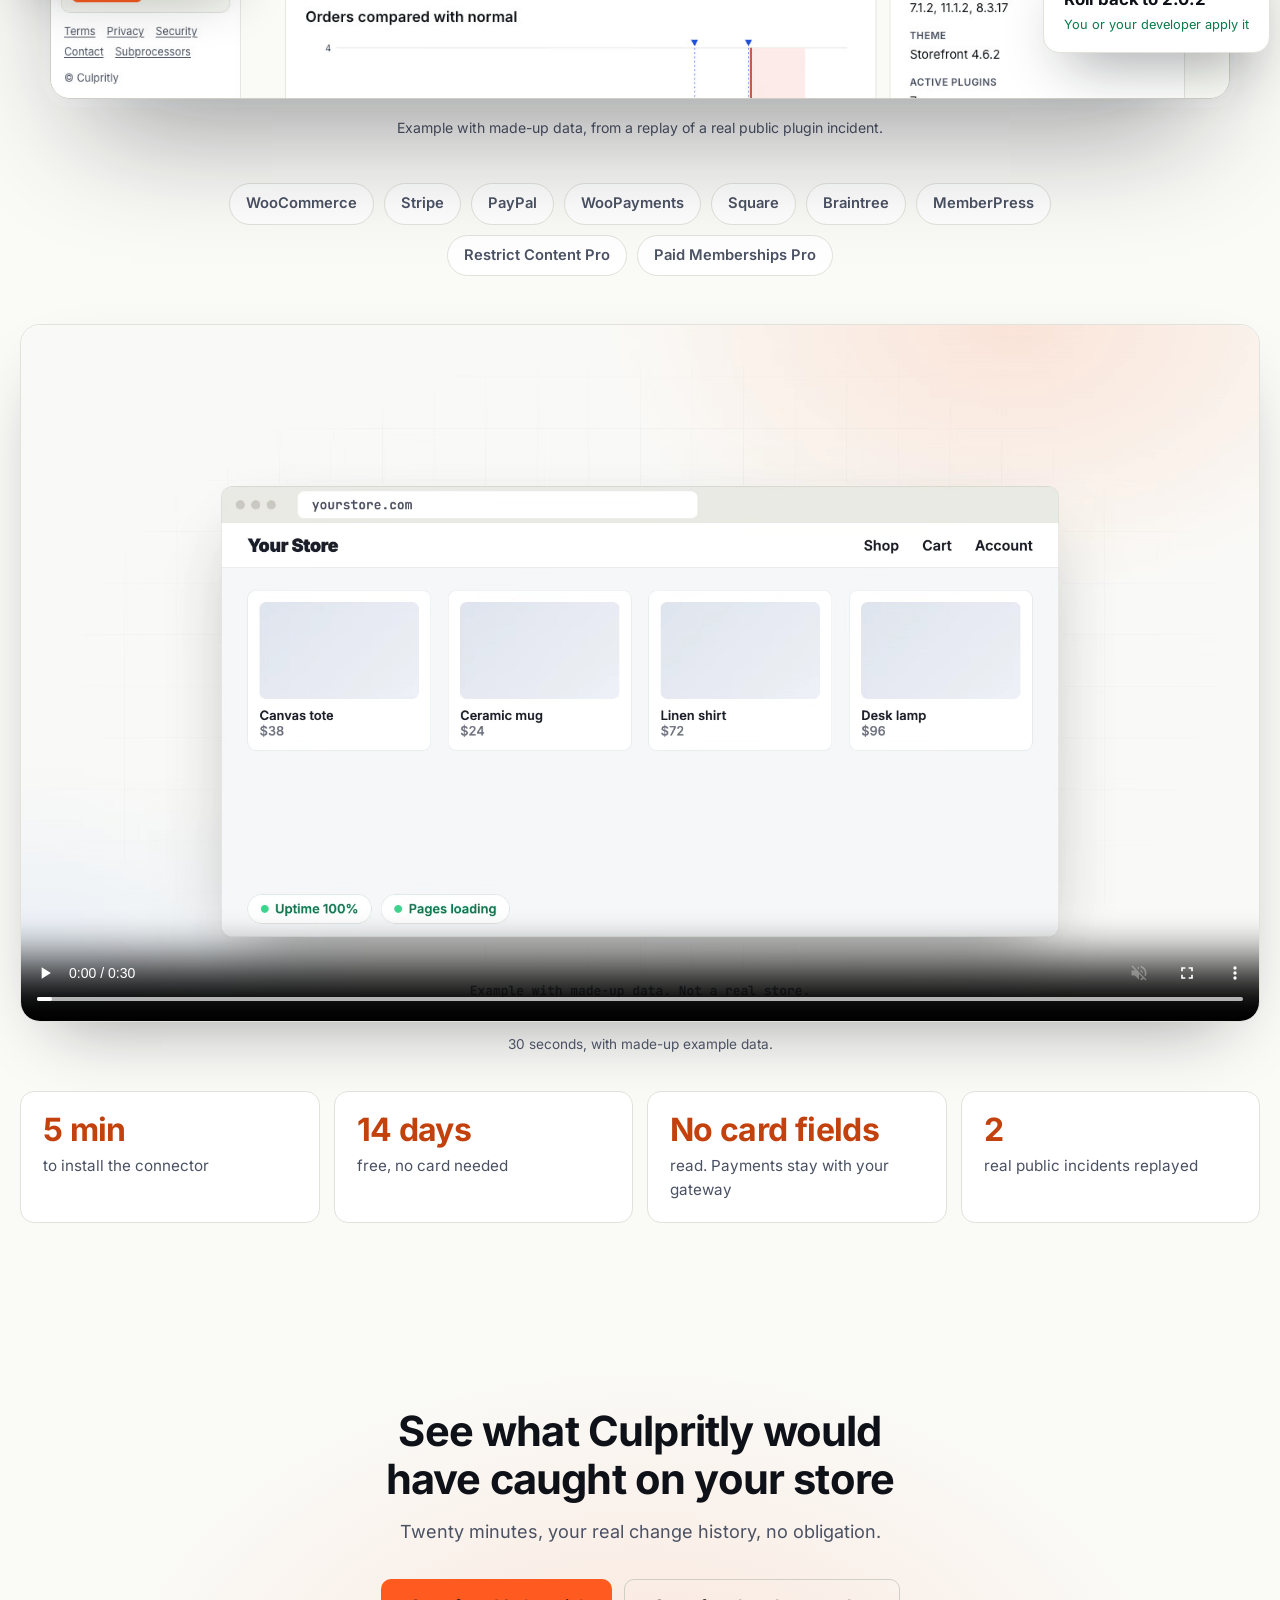
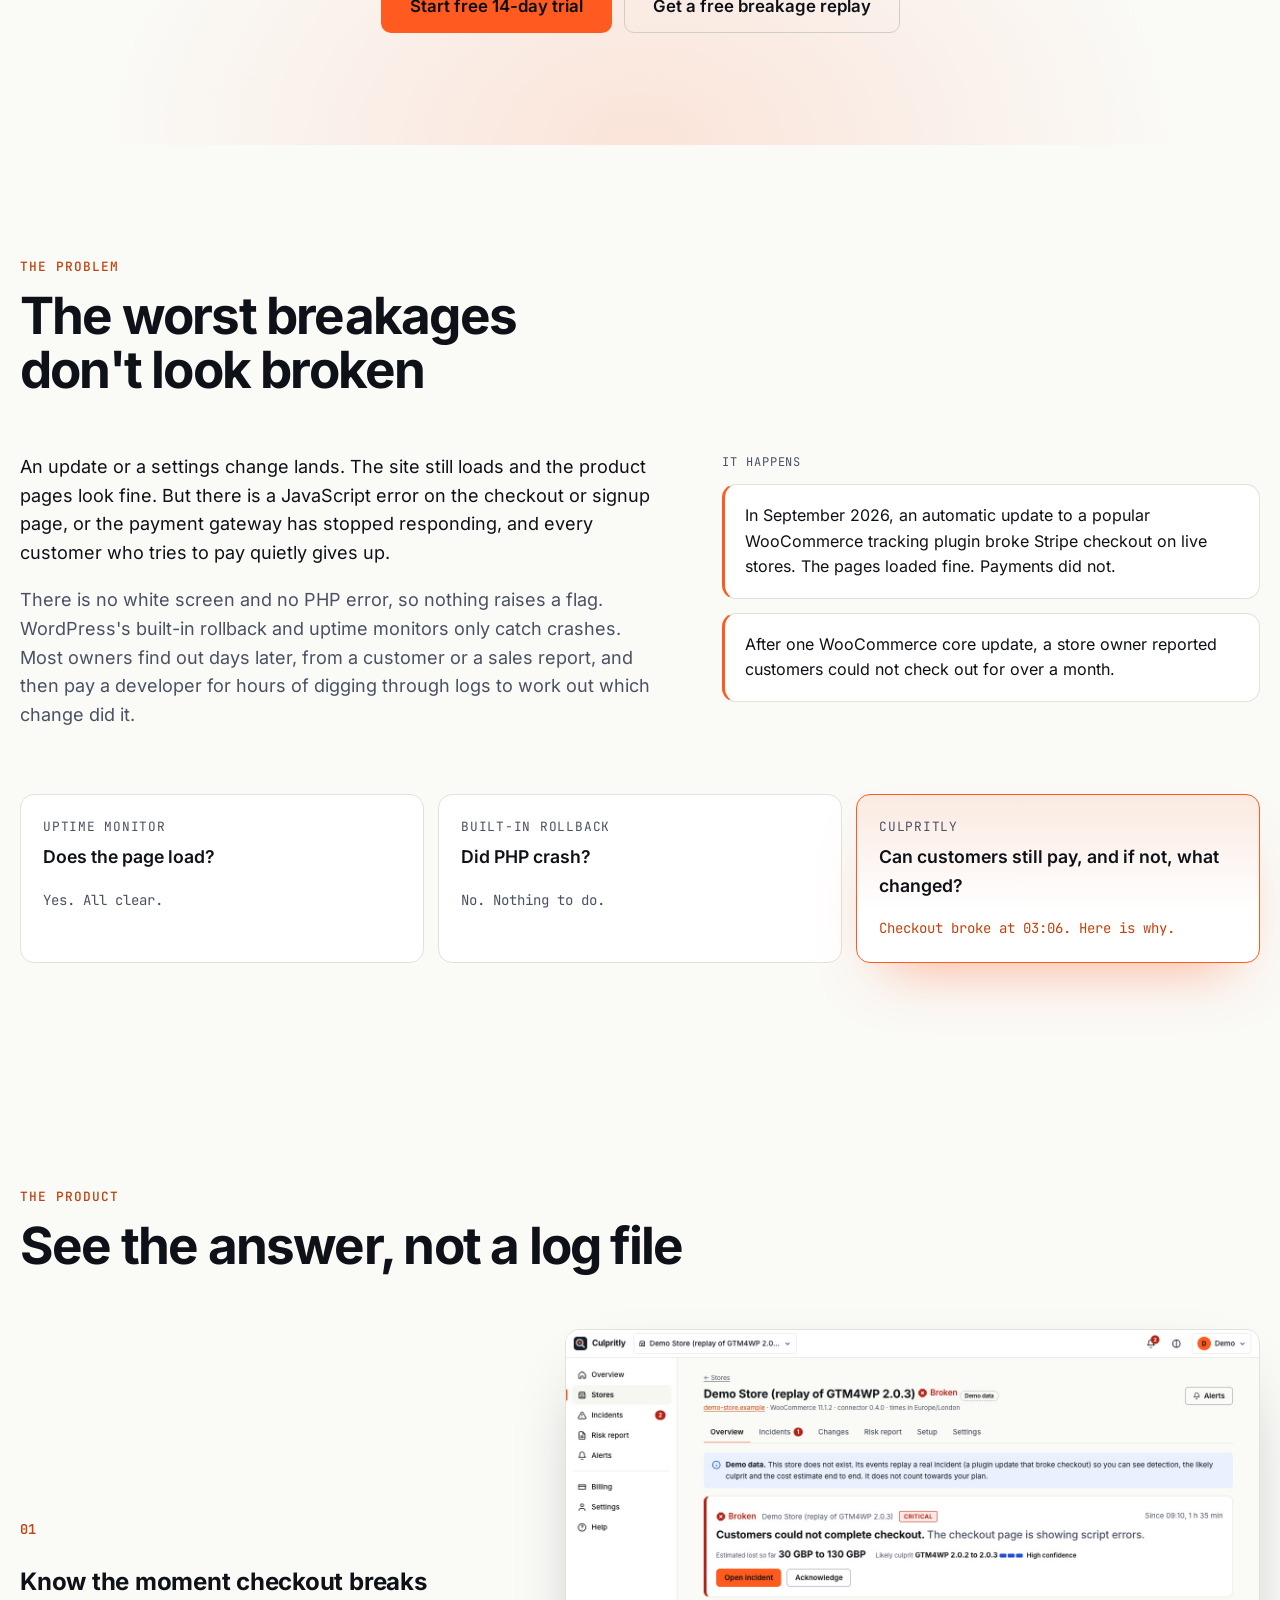
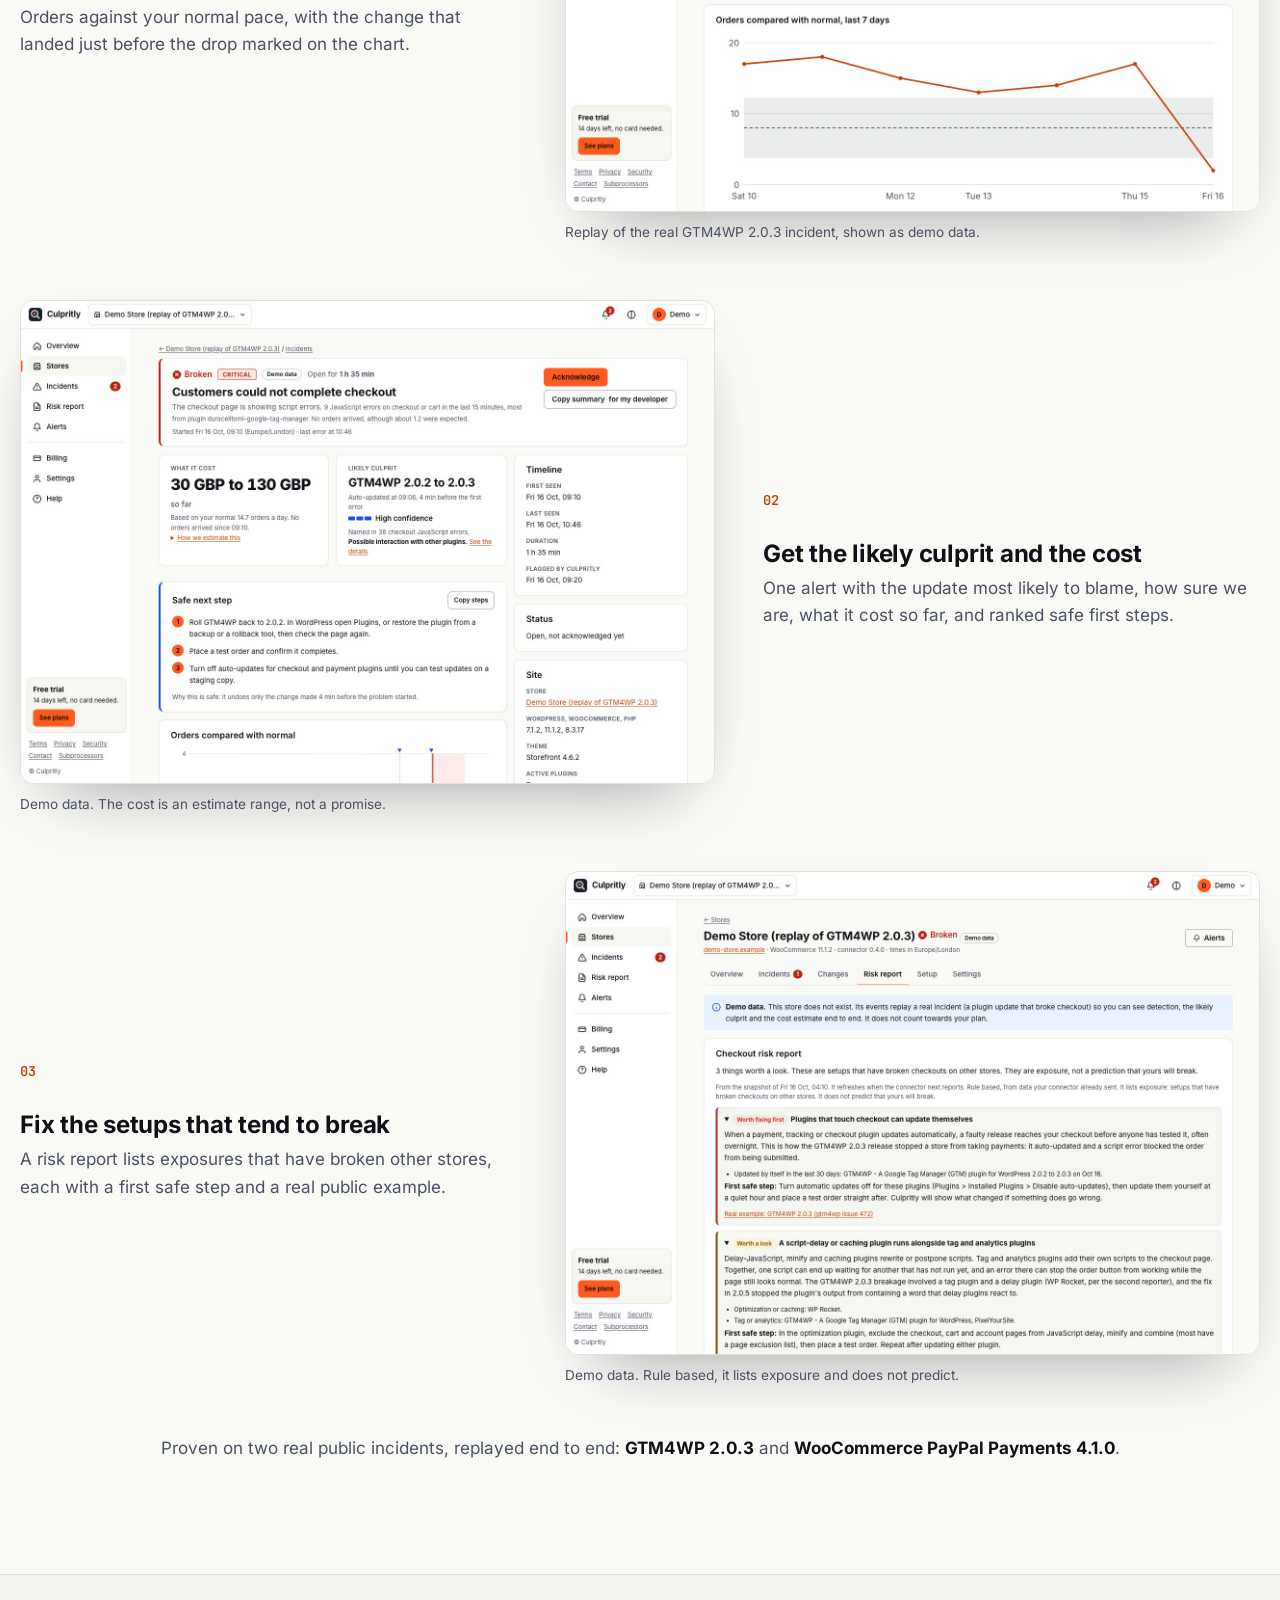
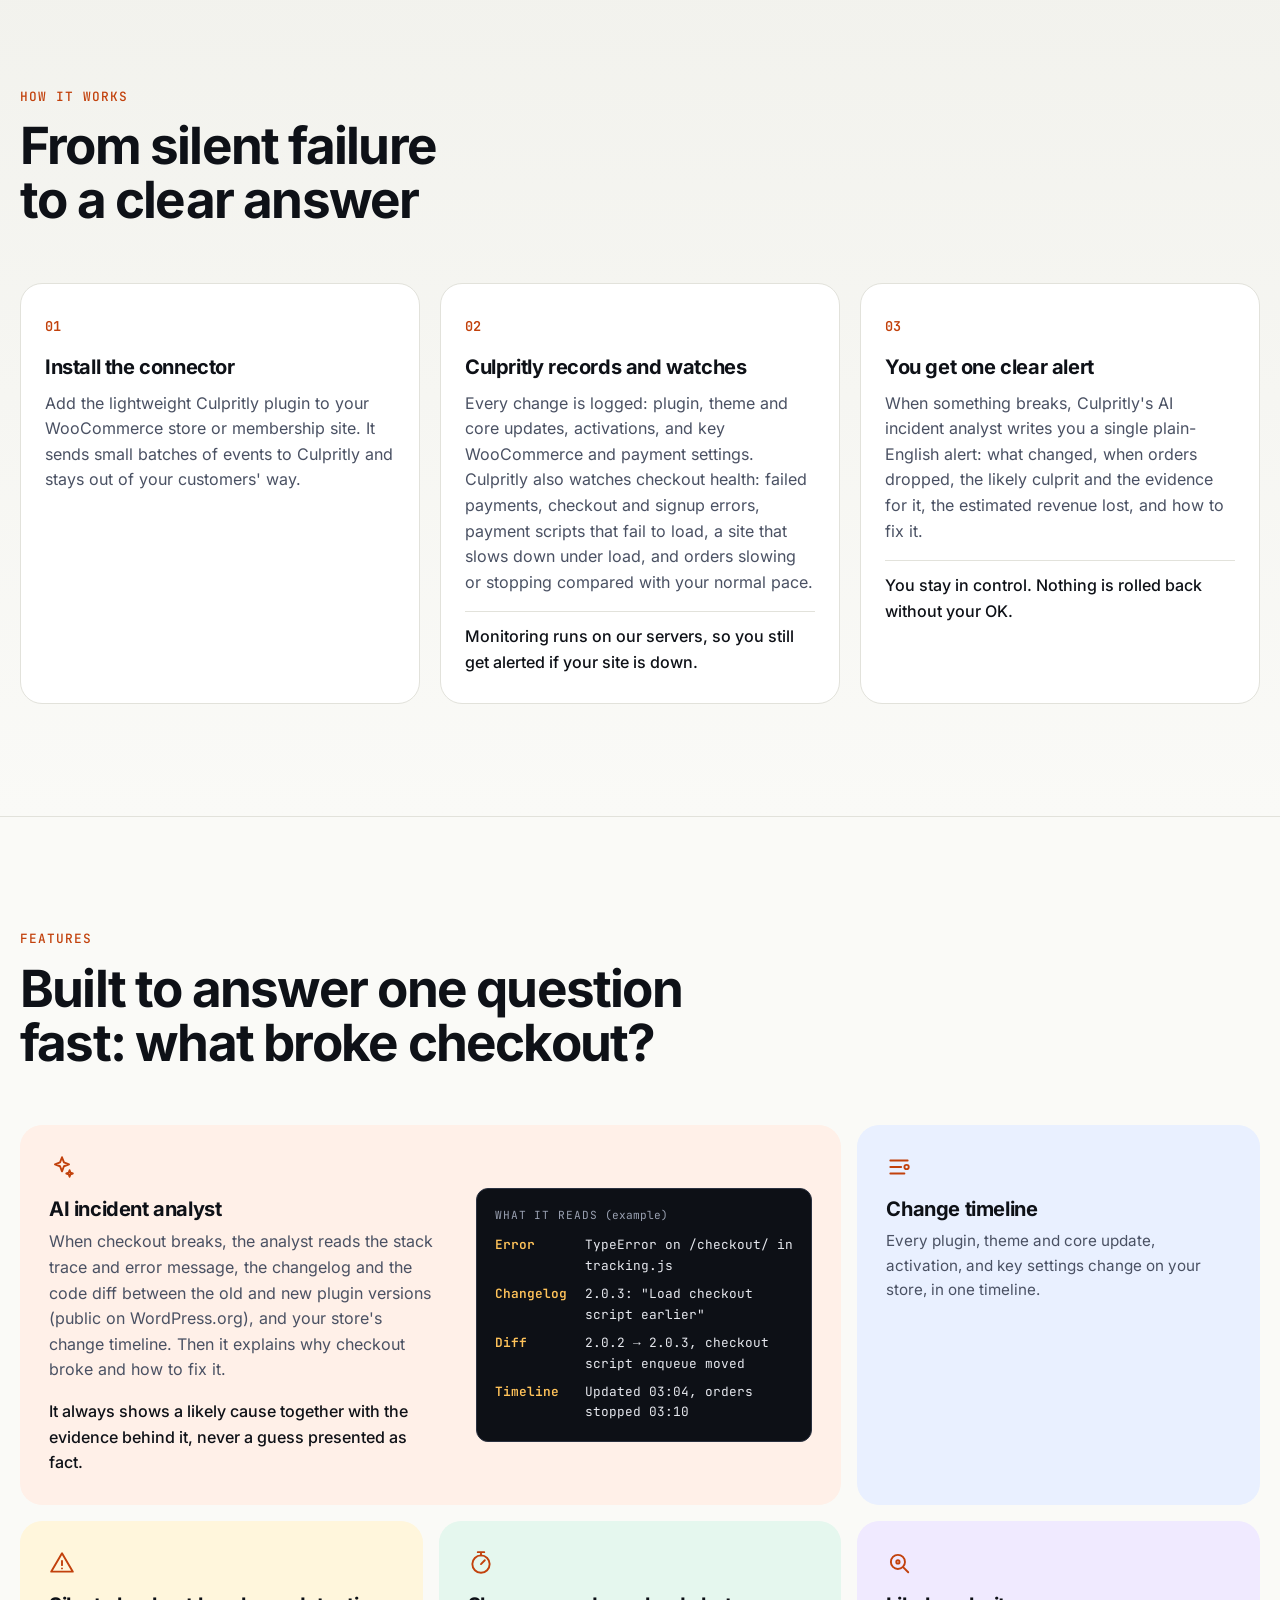
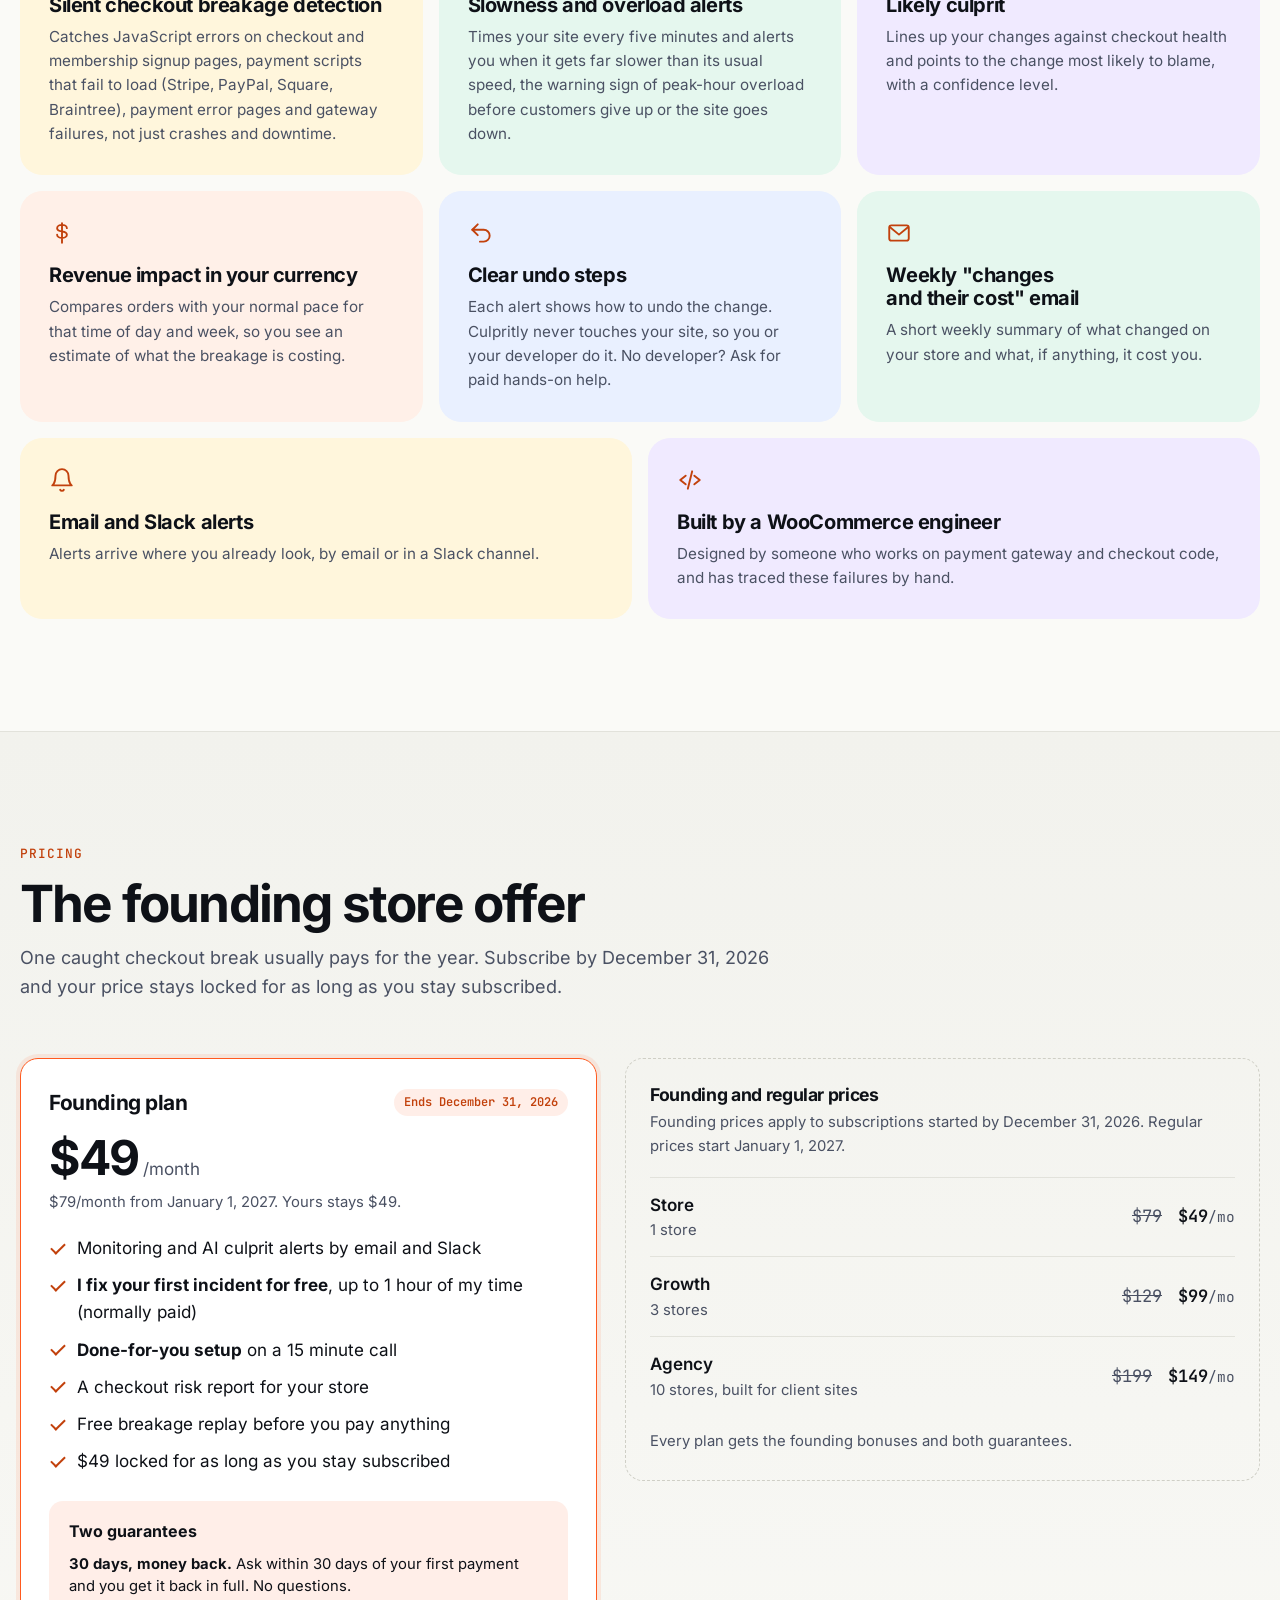
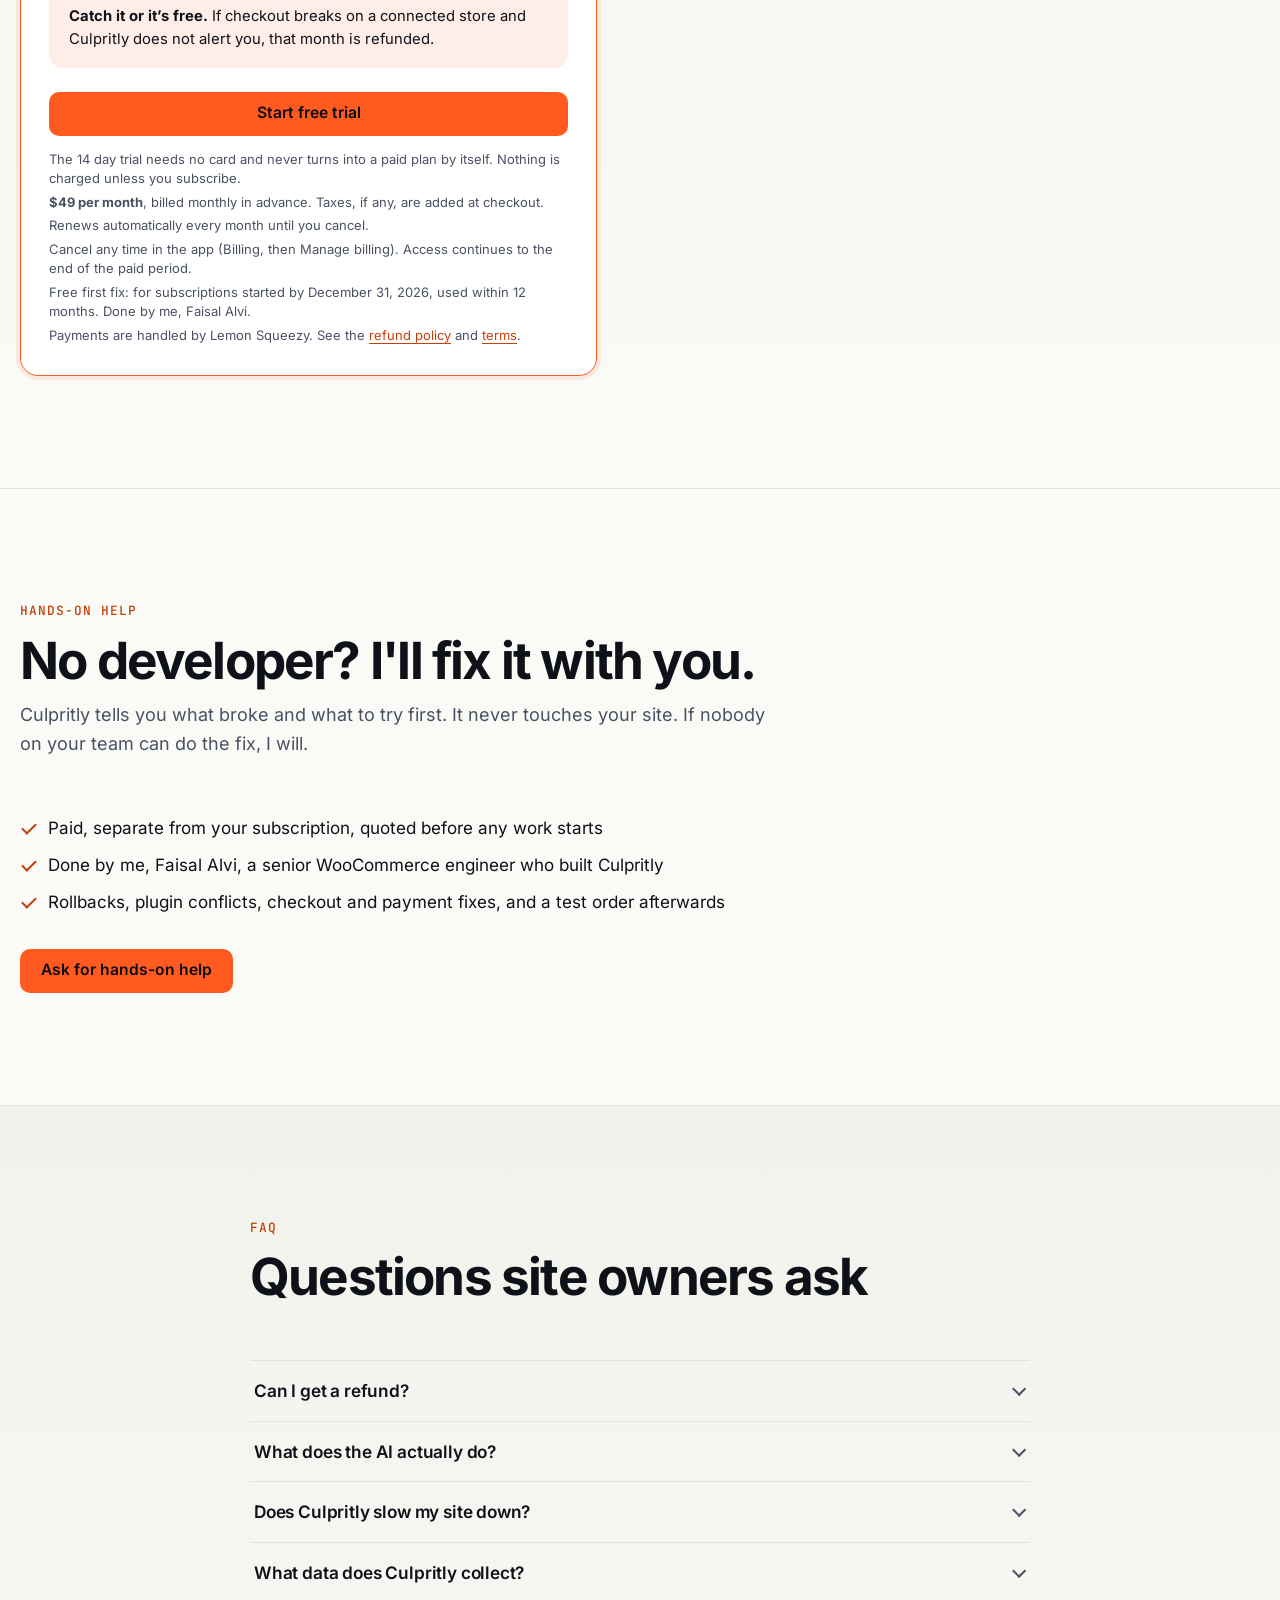
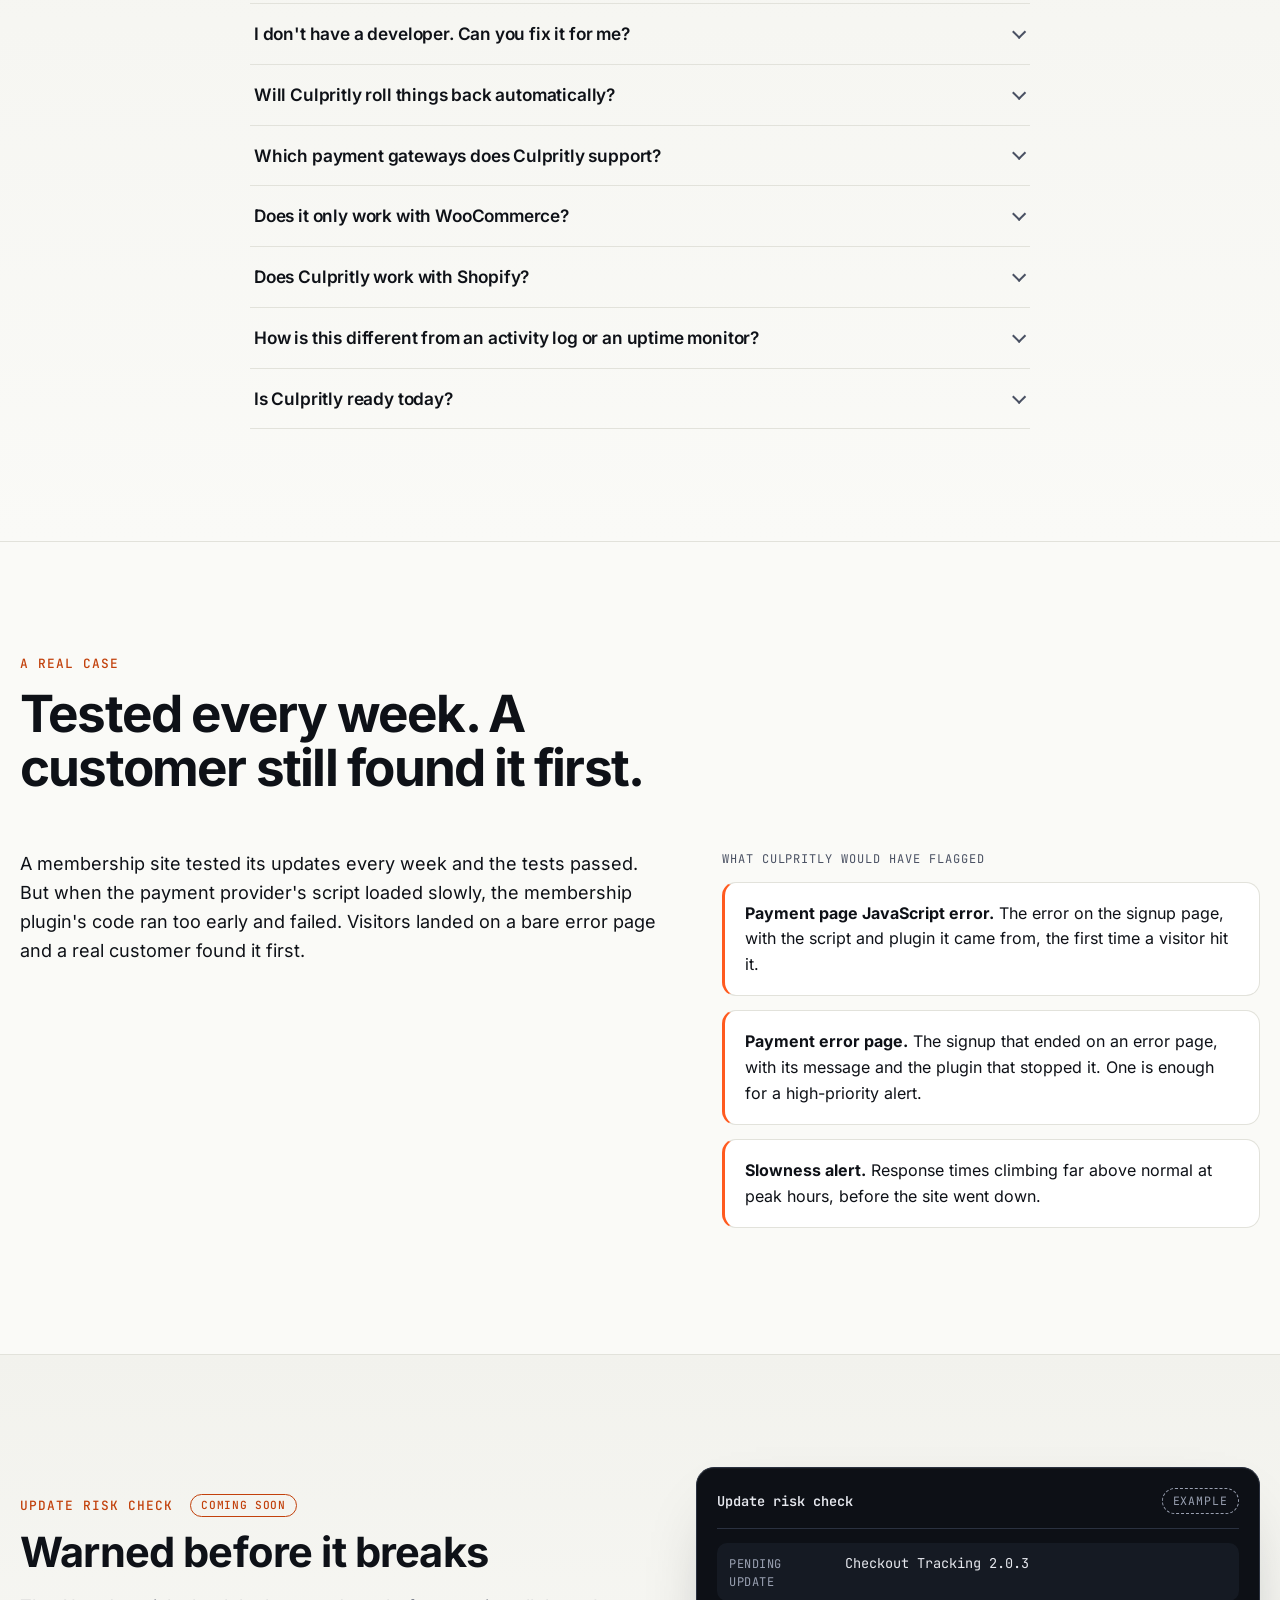
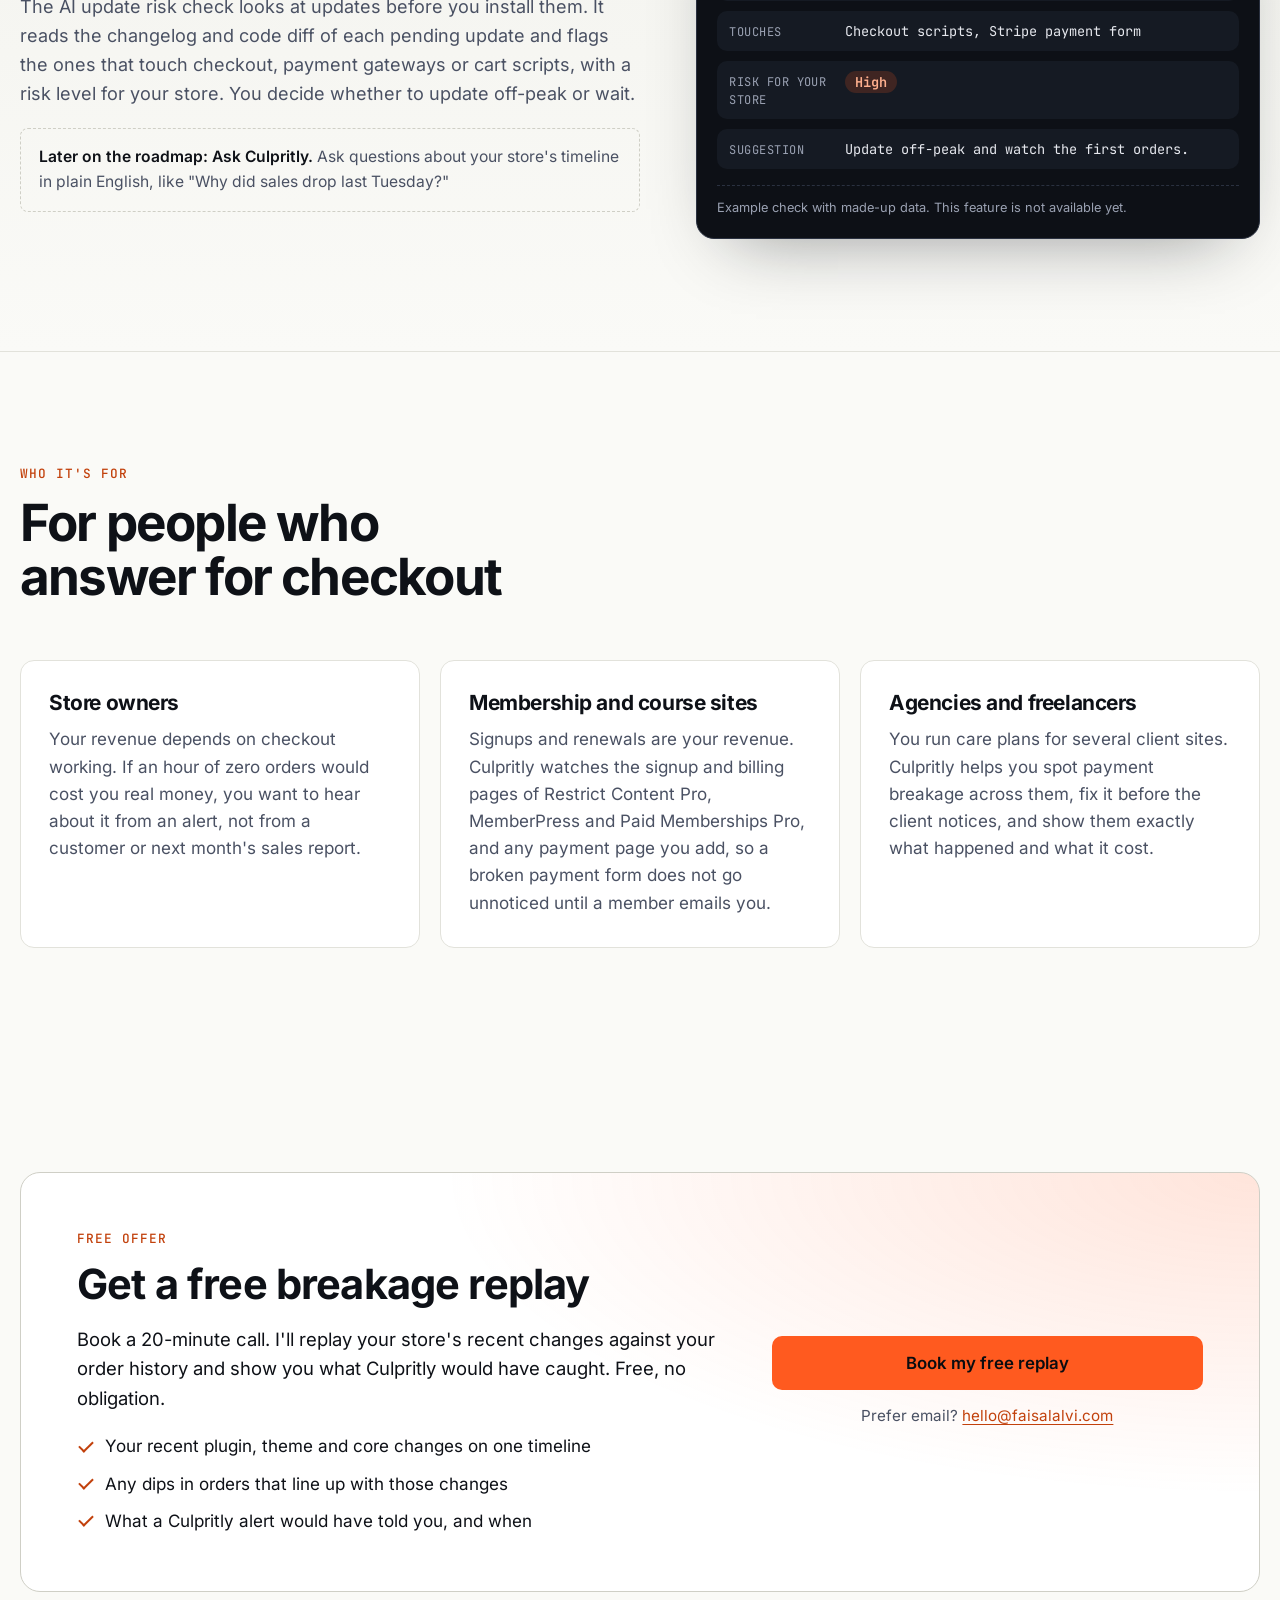
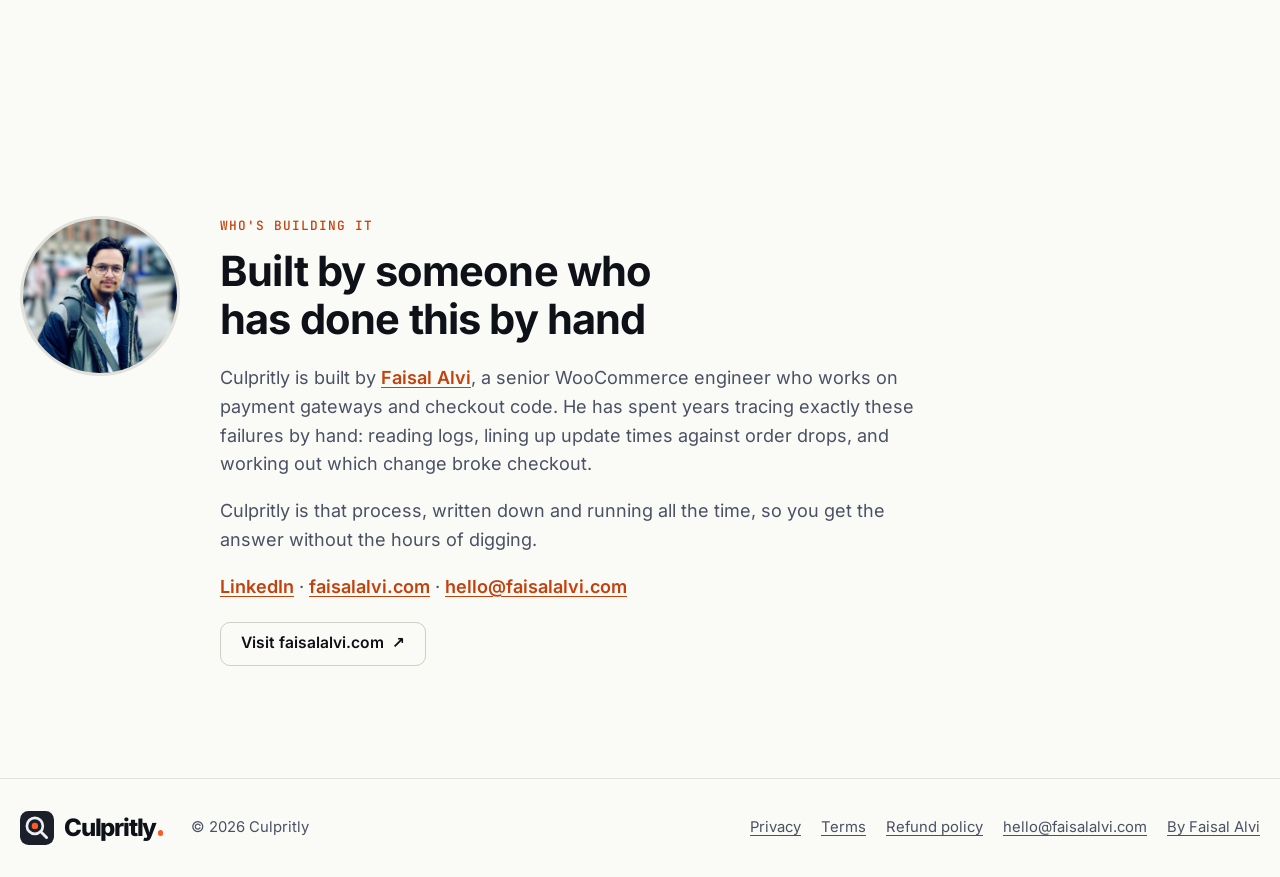
==== commit 4456178b: "Drop free fix cap from founding offer" ====
--- a/index.html
+++ b/index.html
@@ -455,7 +455,7 @@
               <li><strong>$49 per month</strong>, billed monthly in advance. Taxes, if any, are added at checkout.</li>
               <li>Renews automatically every month until you cancel.</li>
               <li>Cancel any time in the app (Billing, then Manage billing). Access continues to the end of the paid period.</li>
-              <li>Free first fix: for subscriptions started by December 31, 2026, used within 12 months. I take up to 5 new founding stores a month for it, because I do the fixes myself.</li>
+              <li>Free first fix: for subscriptions started by December 31, 2026, used within 12 months. Done by me, Faisal Alvi.</li>
               <li>Payments are handled by Lemon Squeezy. See the <a href="https://35-253-165-3.sslip.io/refunds" rel="noopener">refund policy</a> and <a href="https://35-253-165-3.sslip.io/terms" rel="noopener">terms</a>.</li>
             </ul>
           </article>
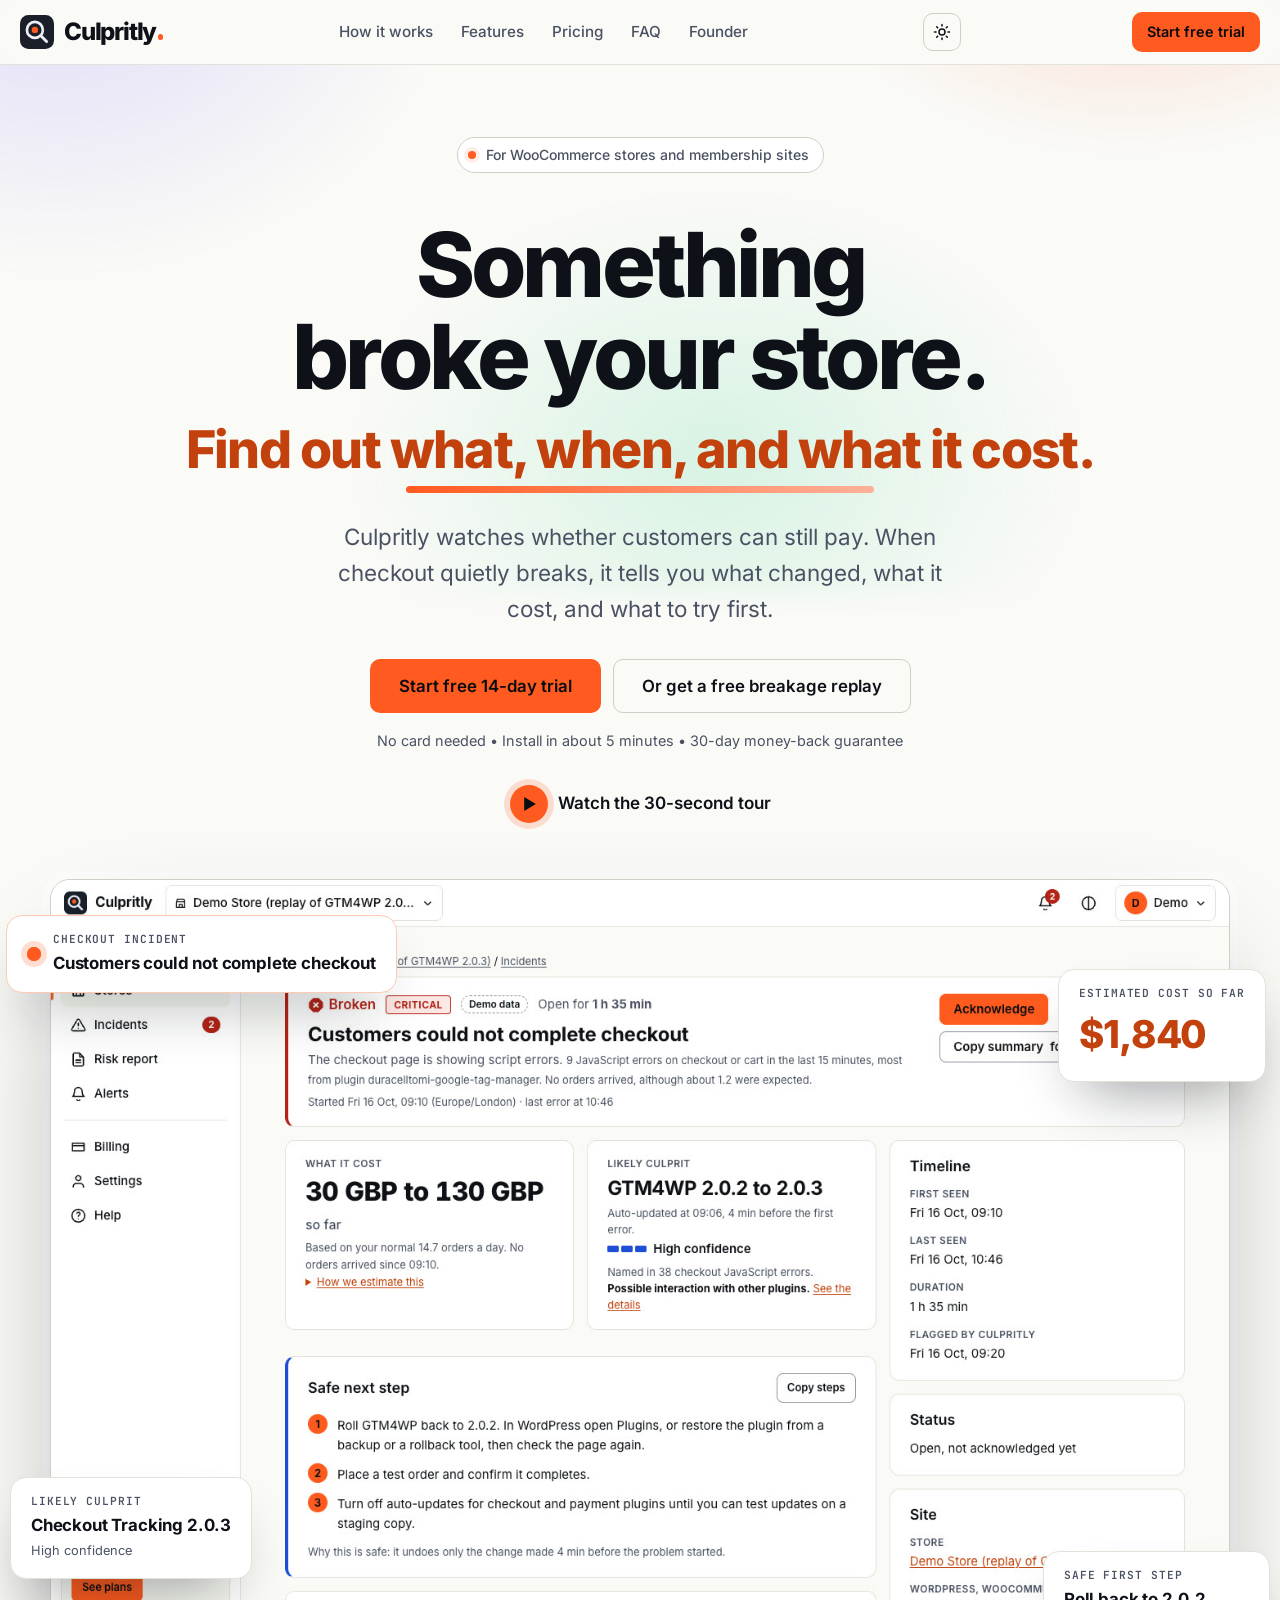
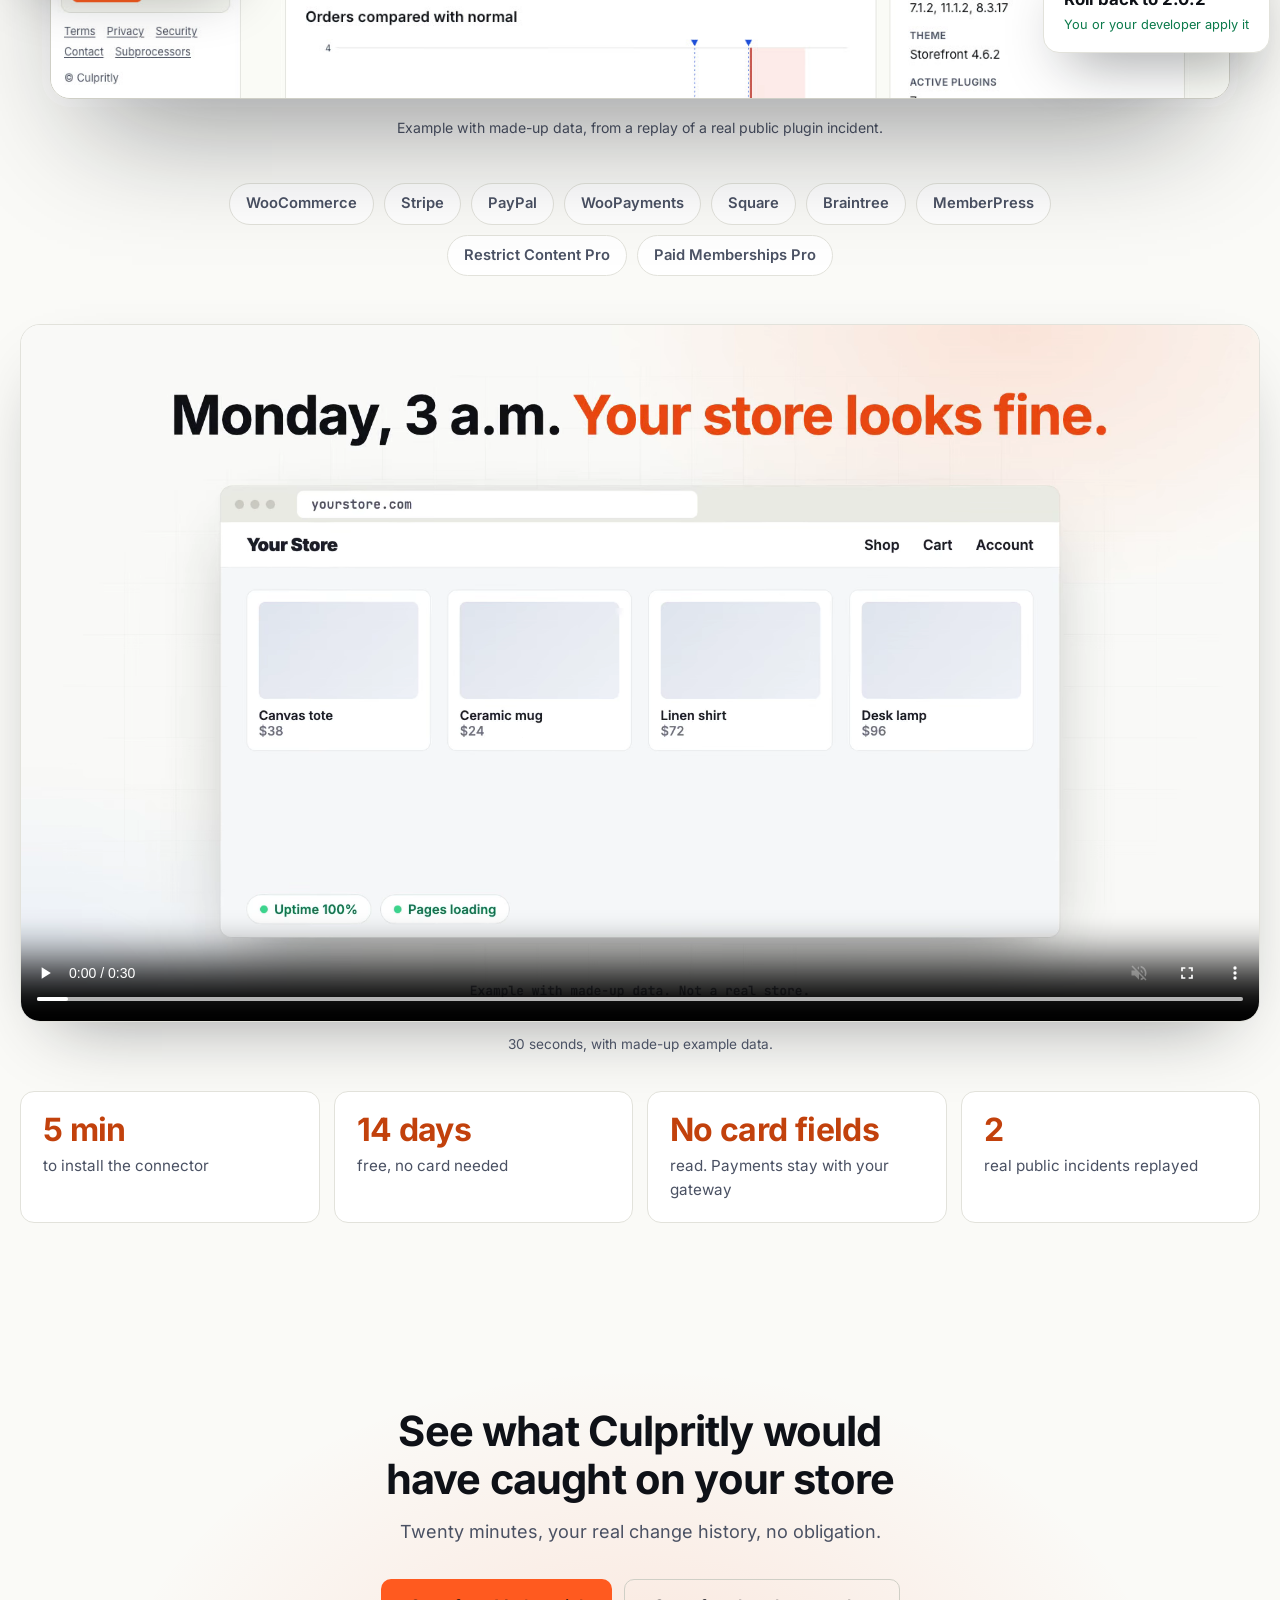
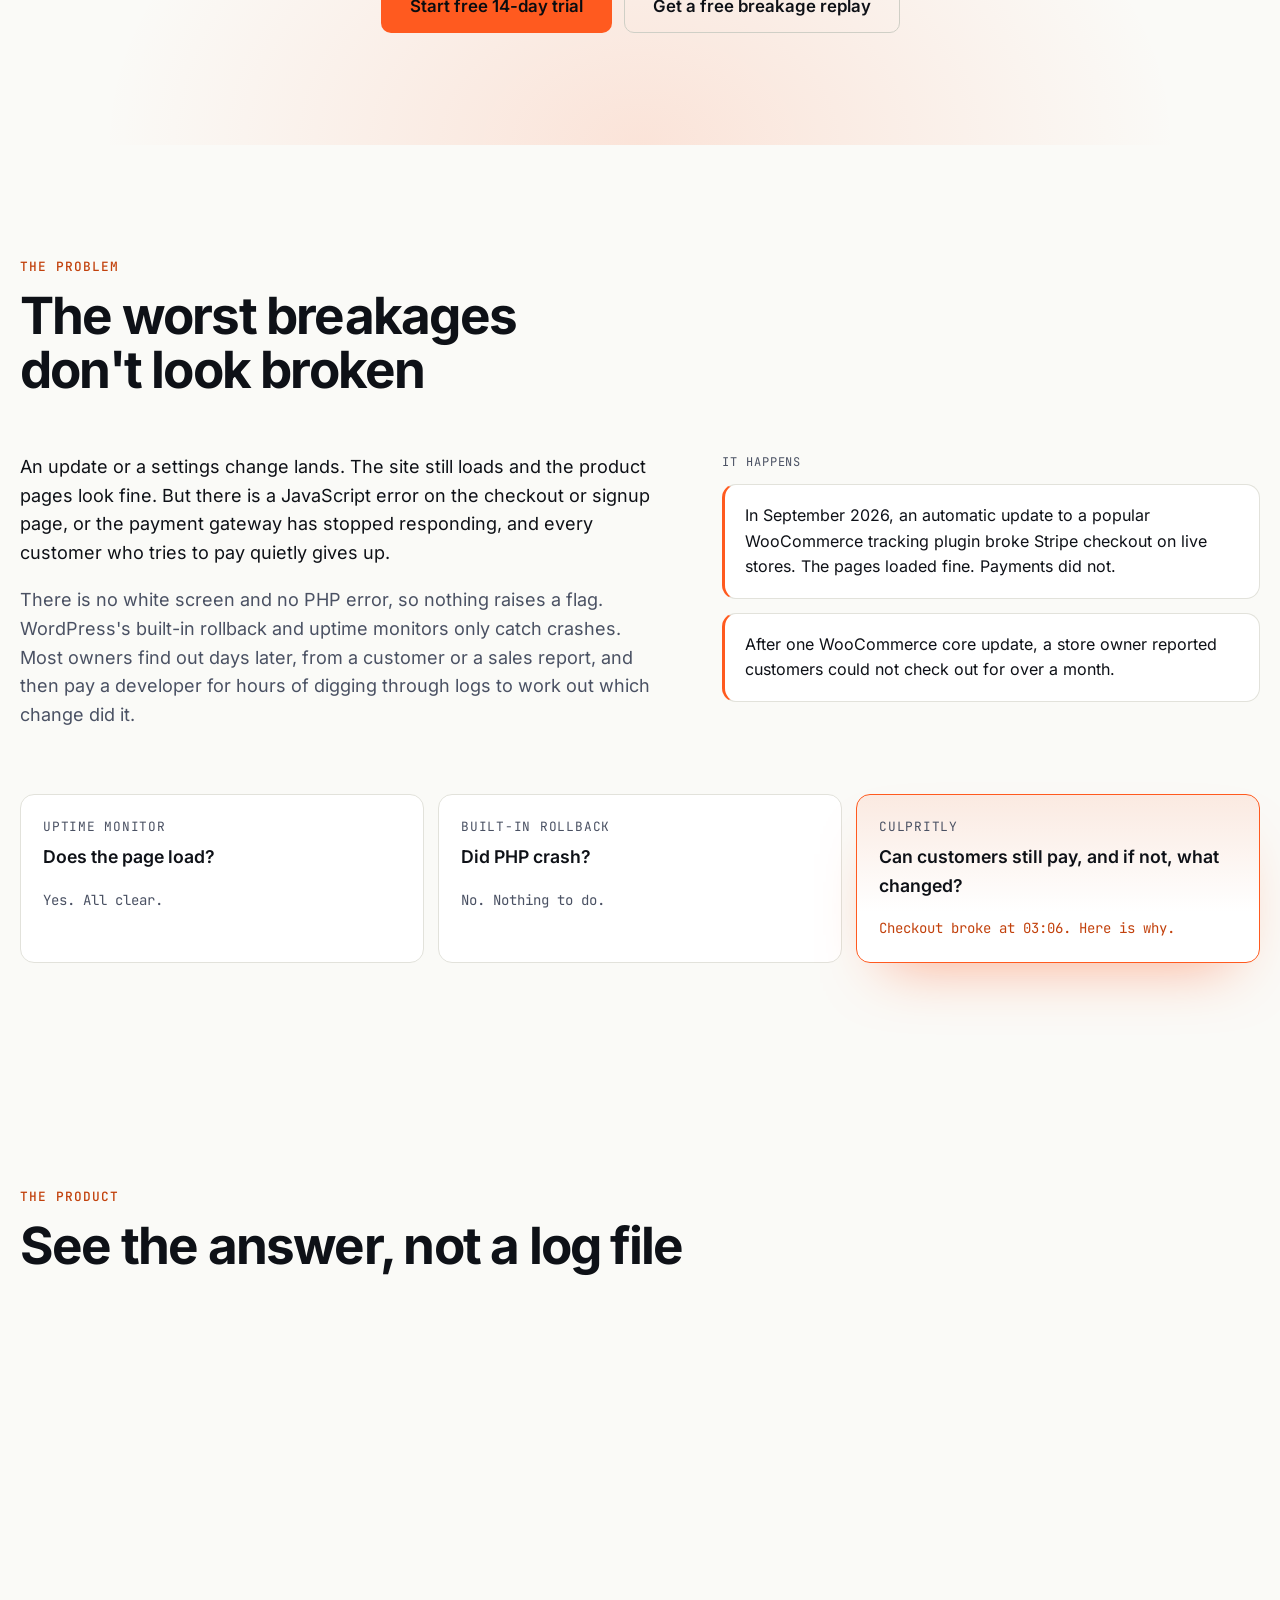
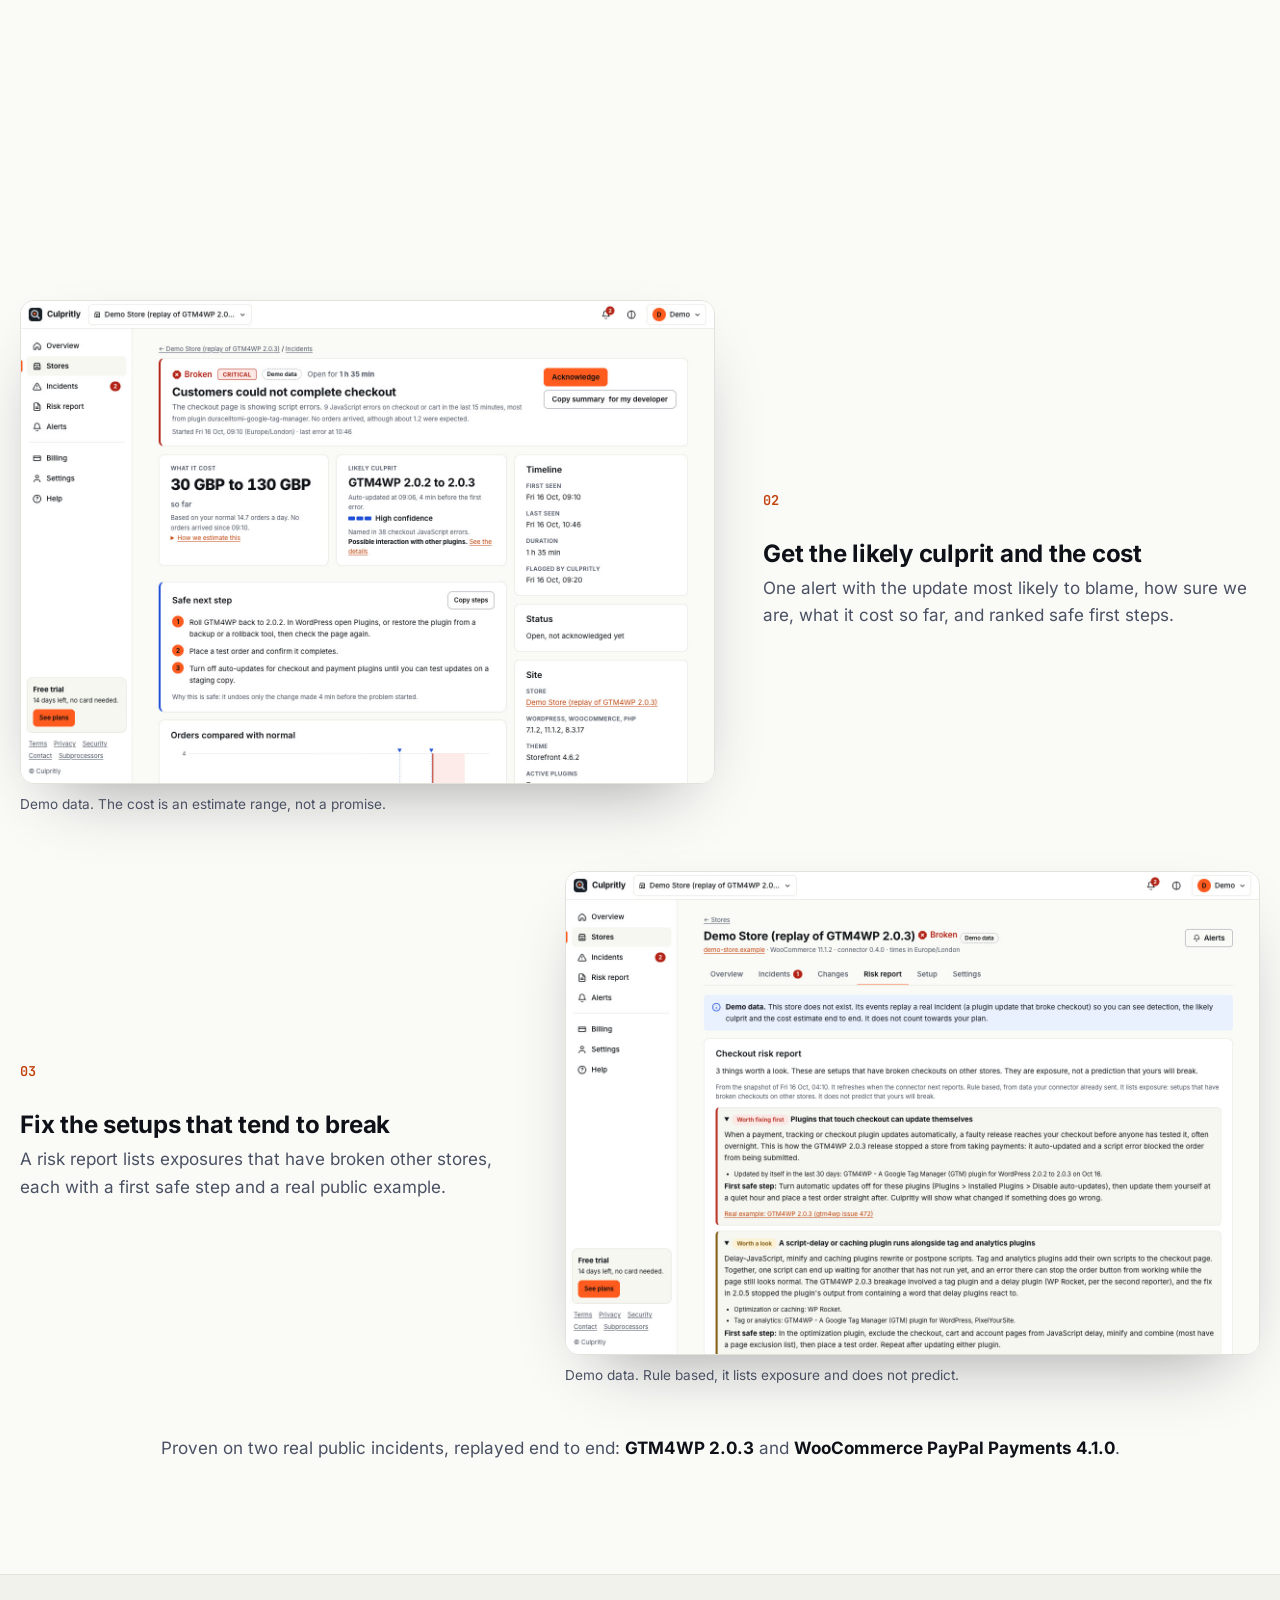
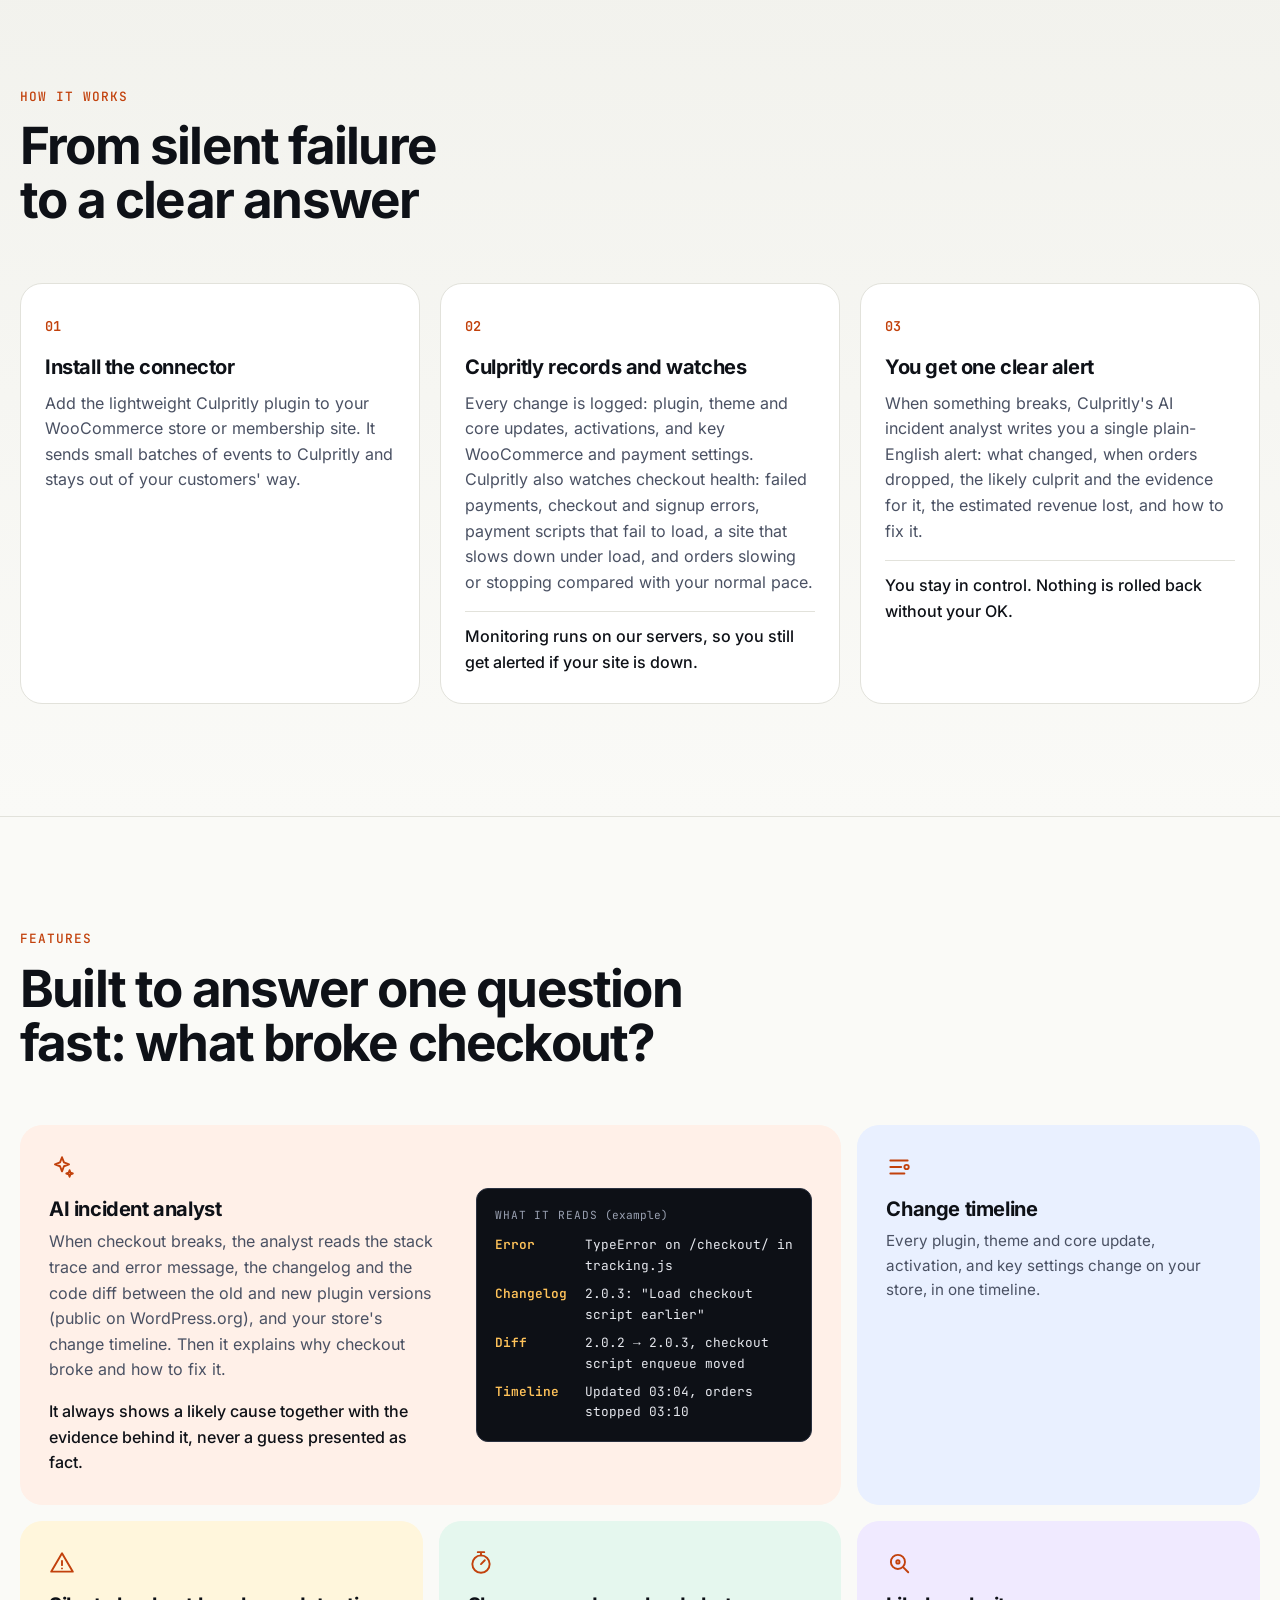
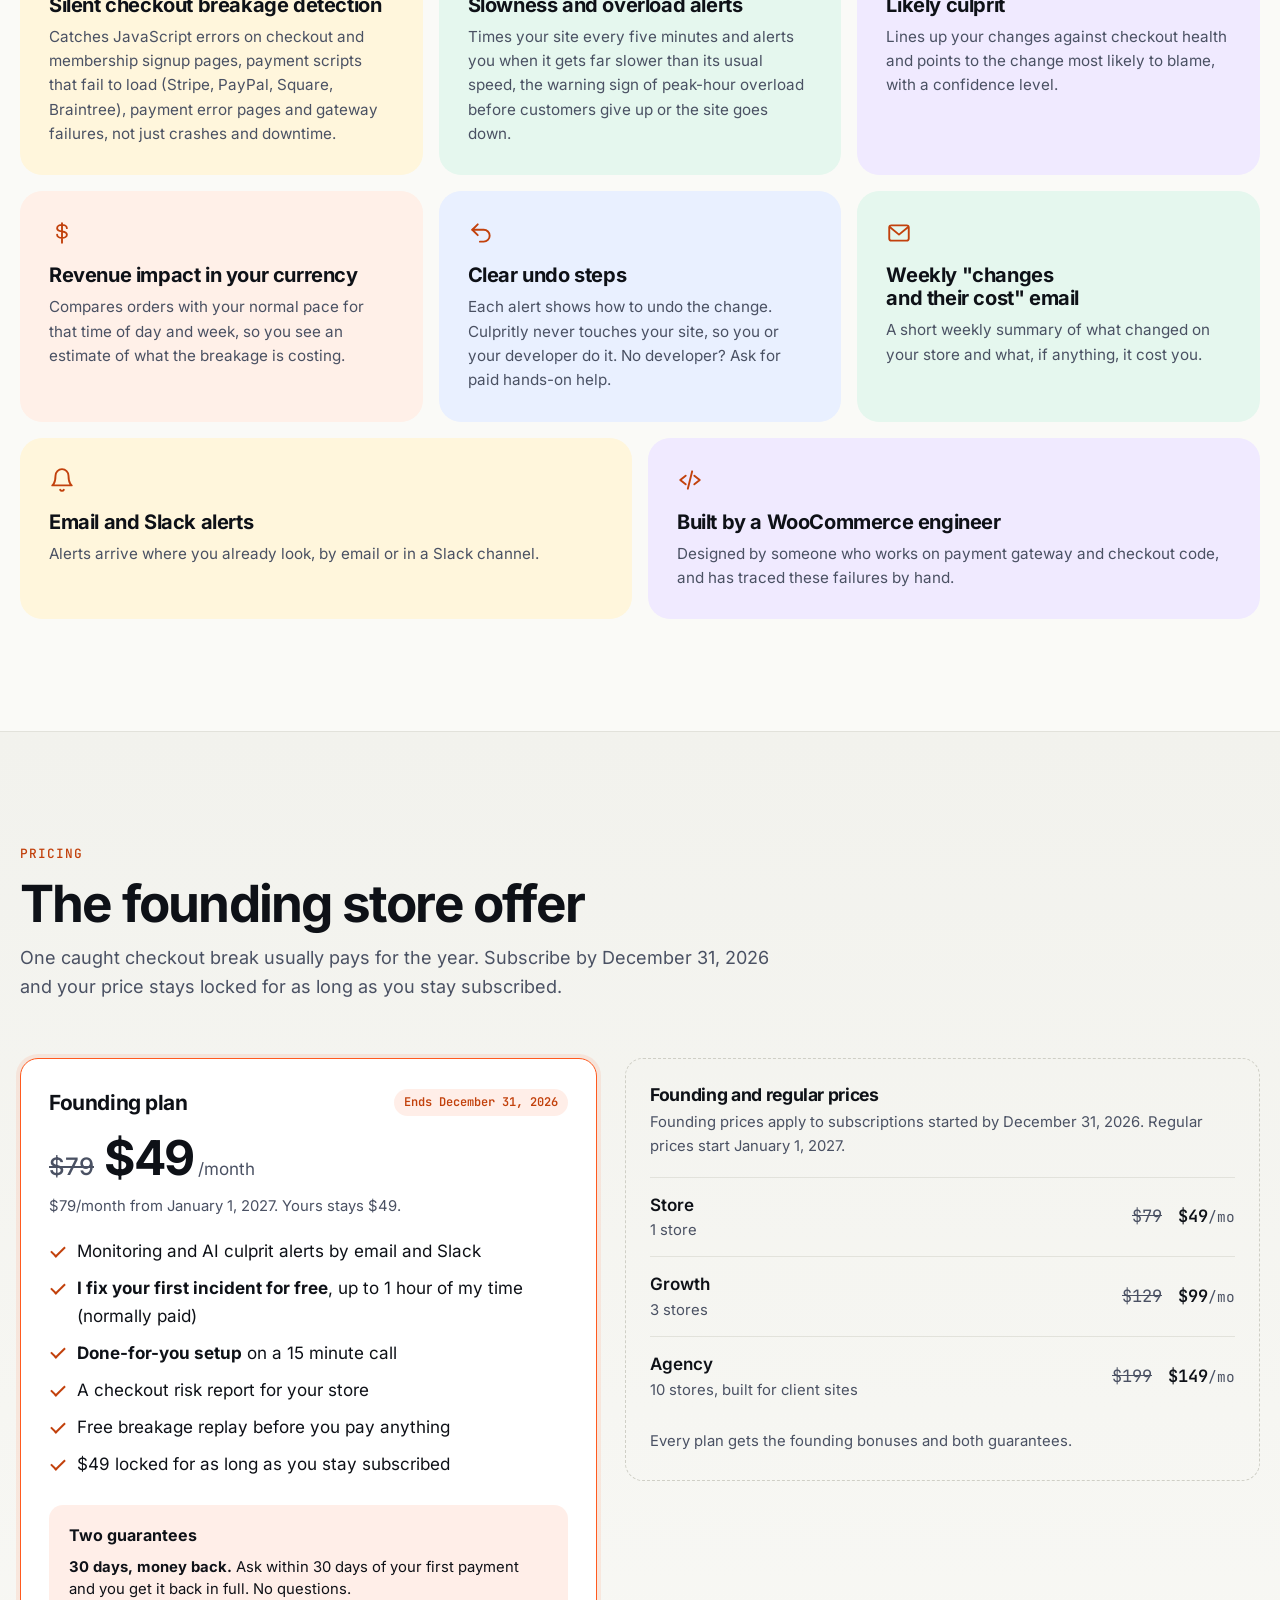
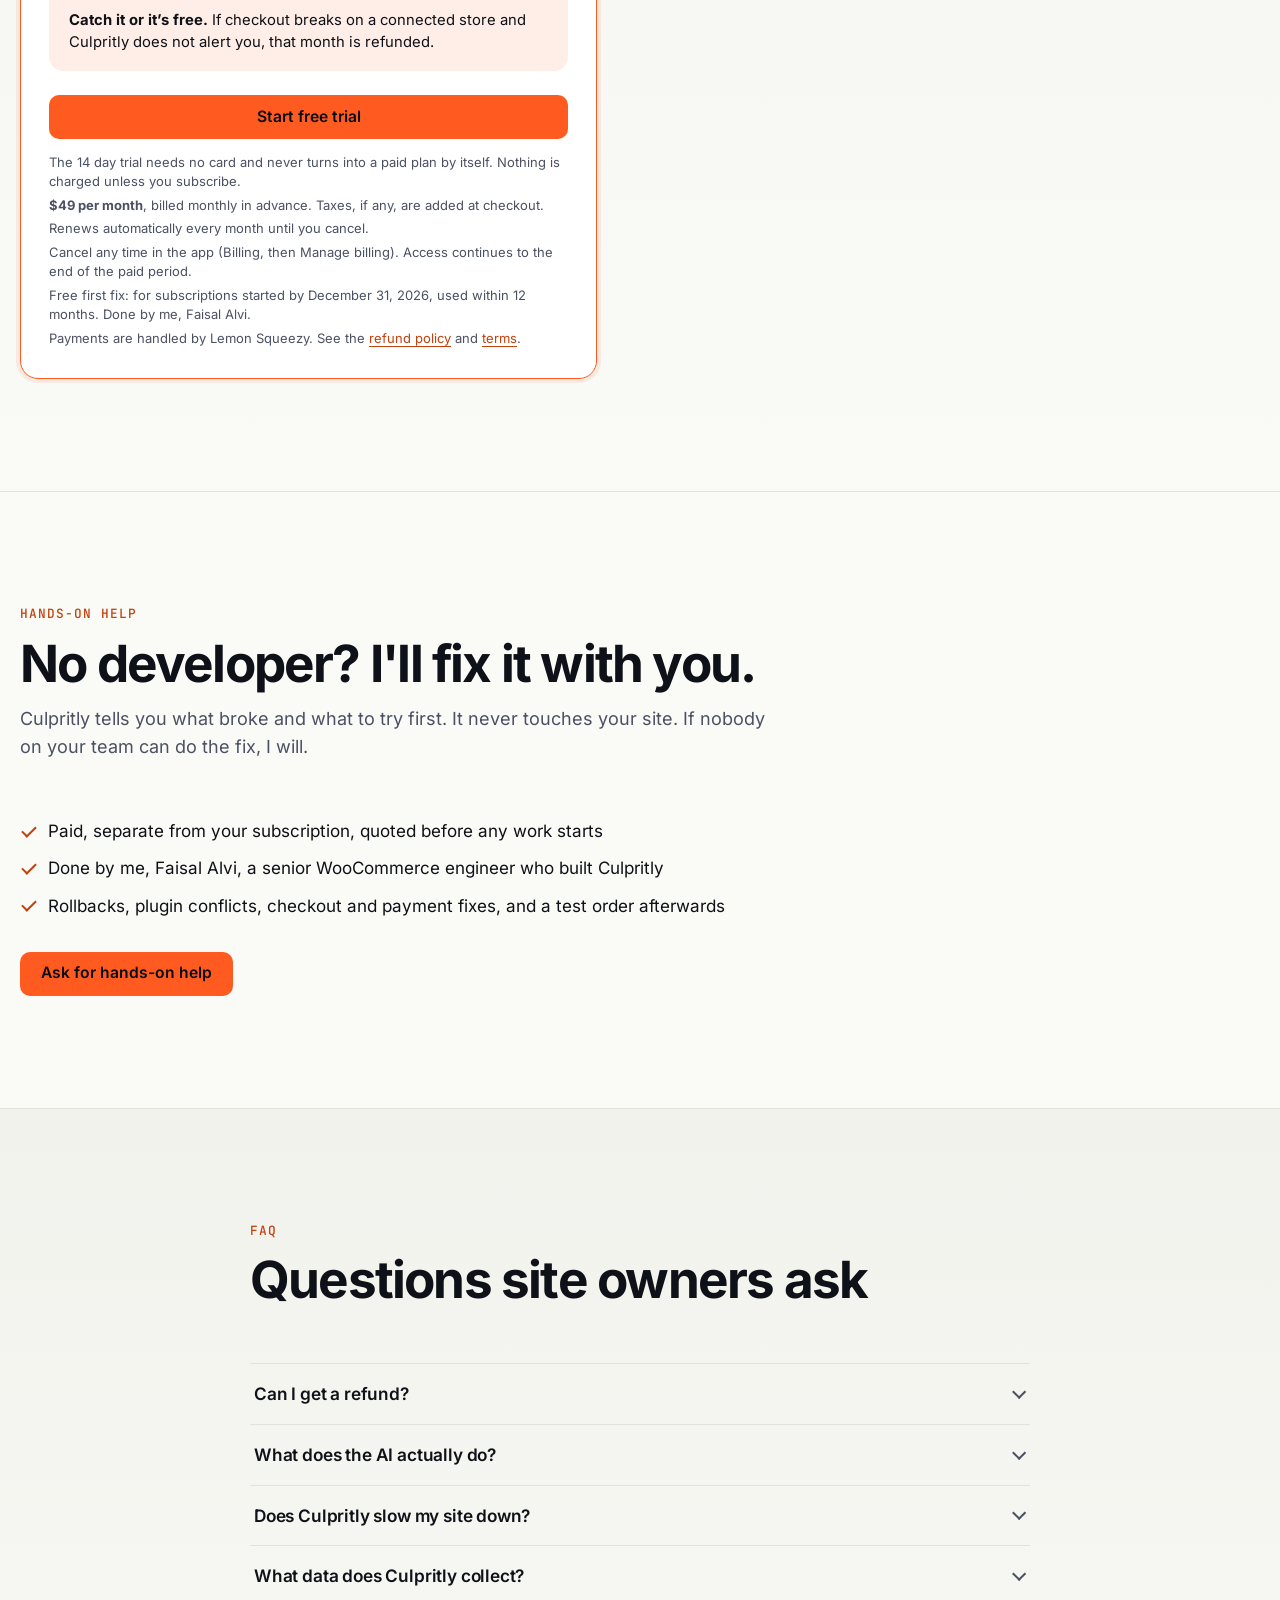
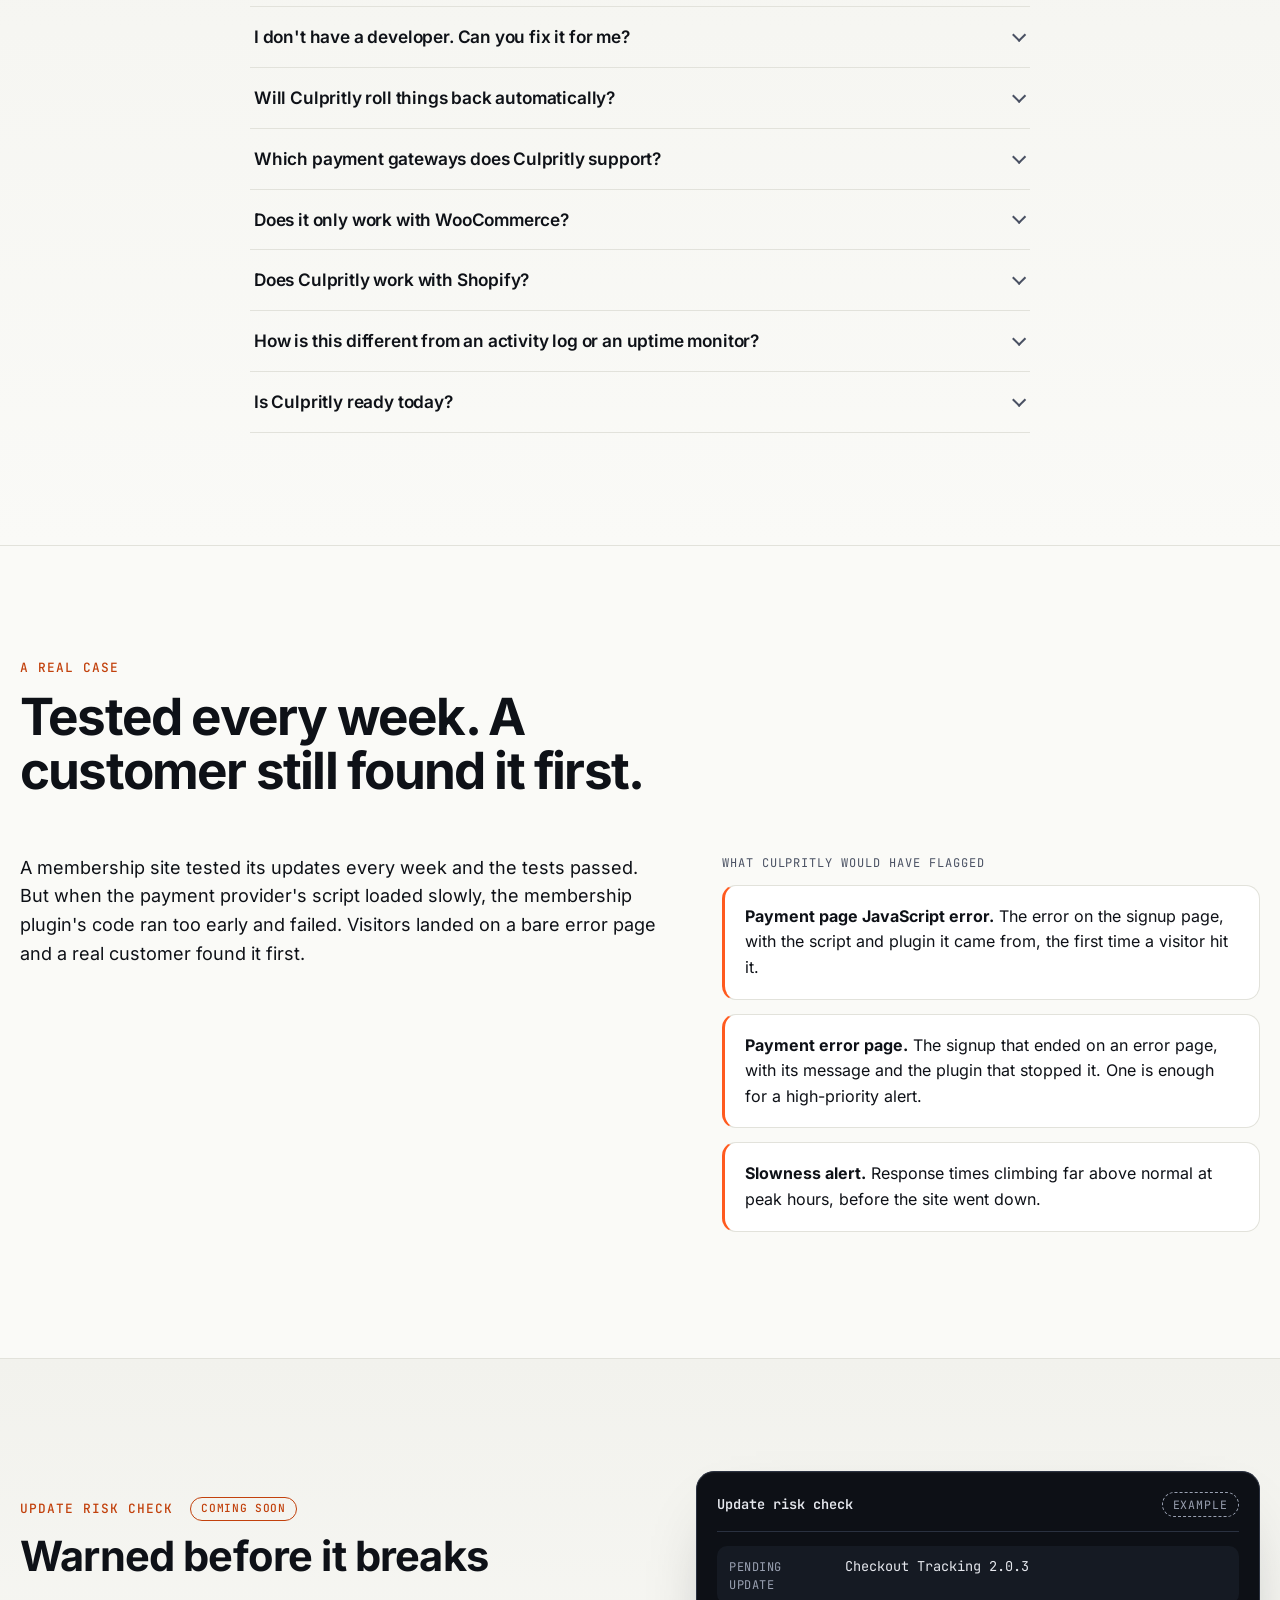
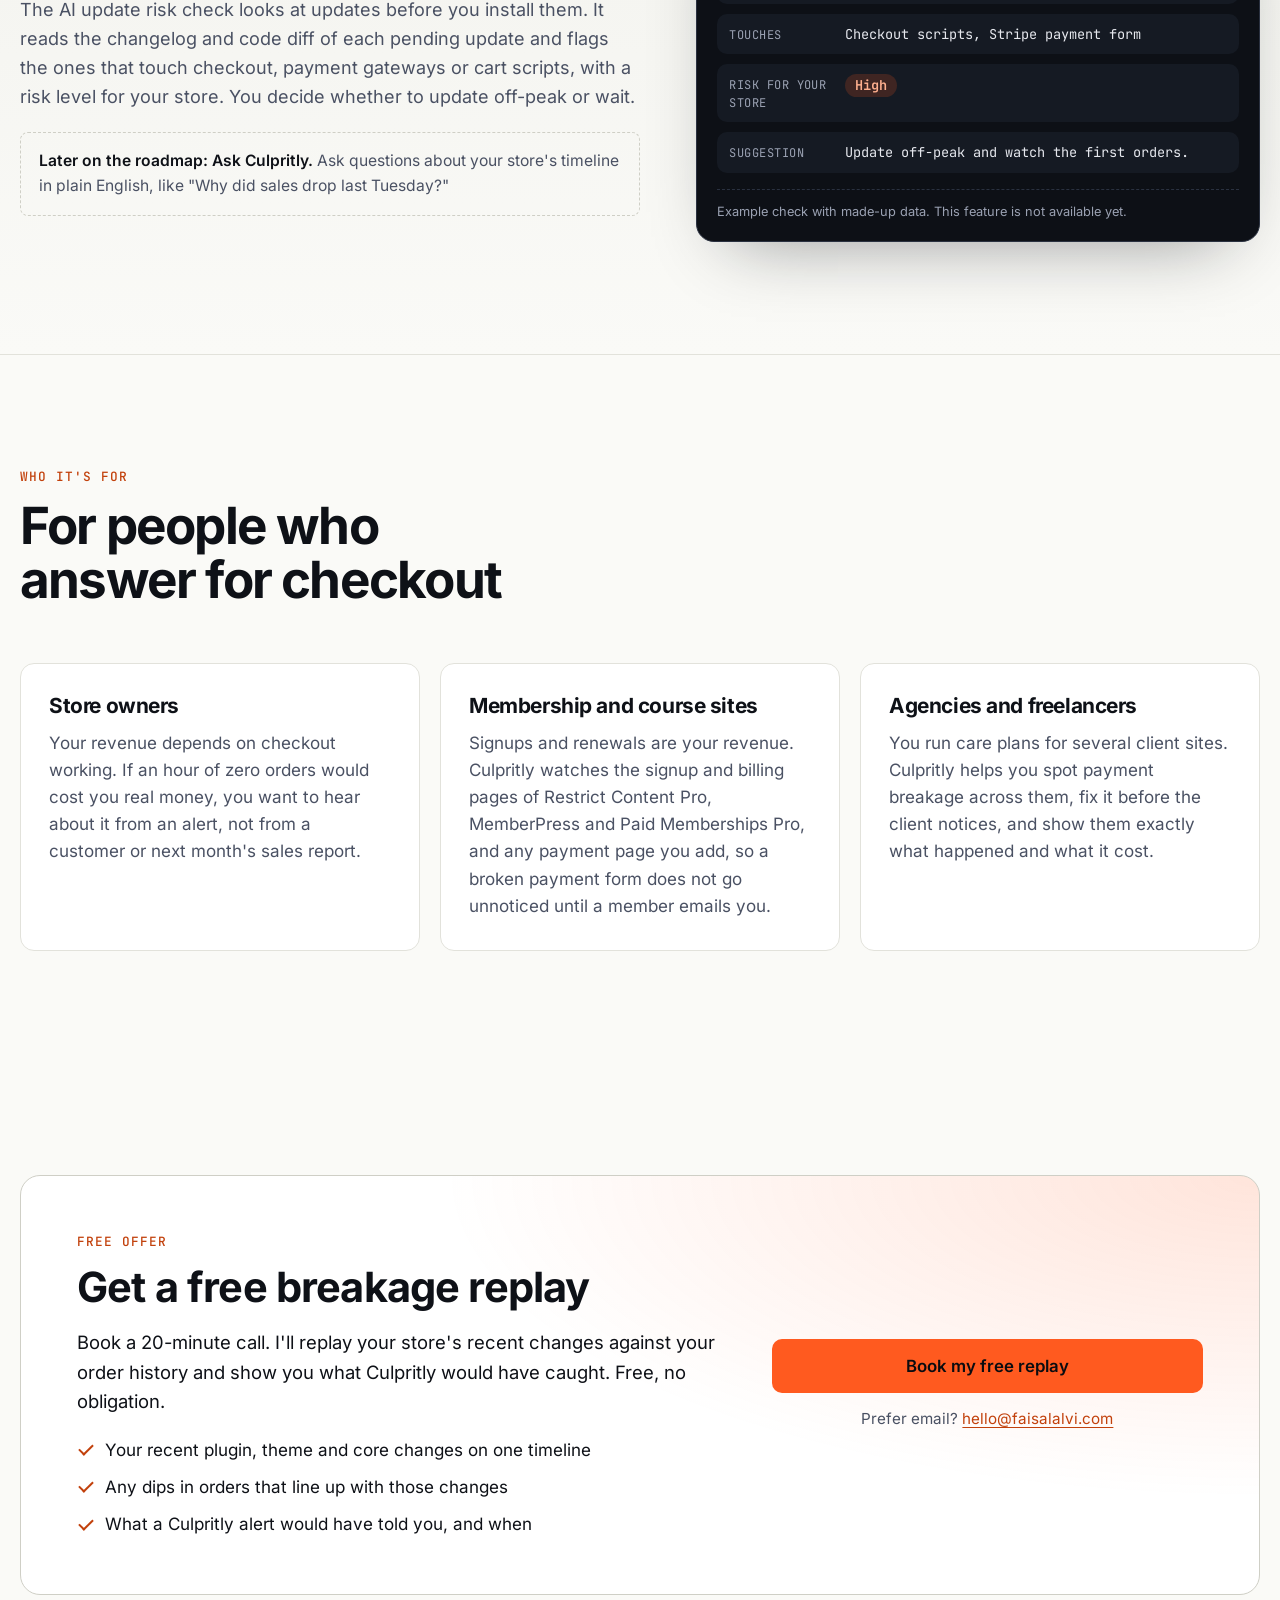
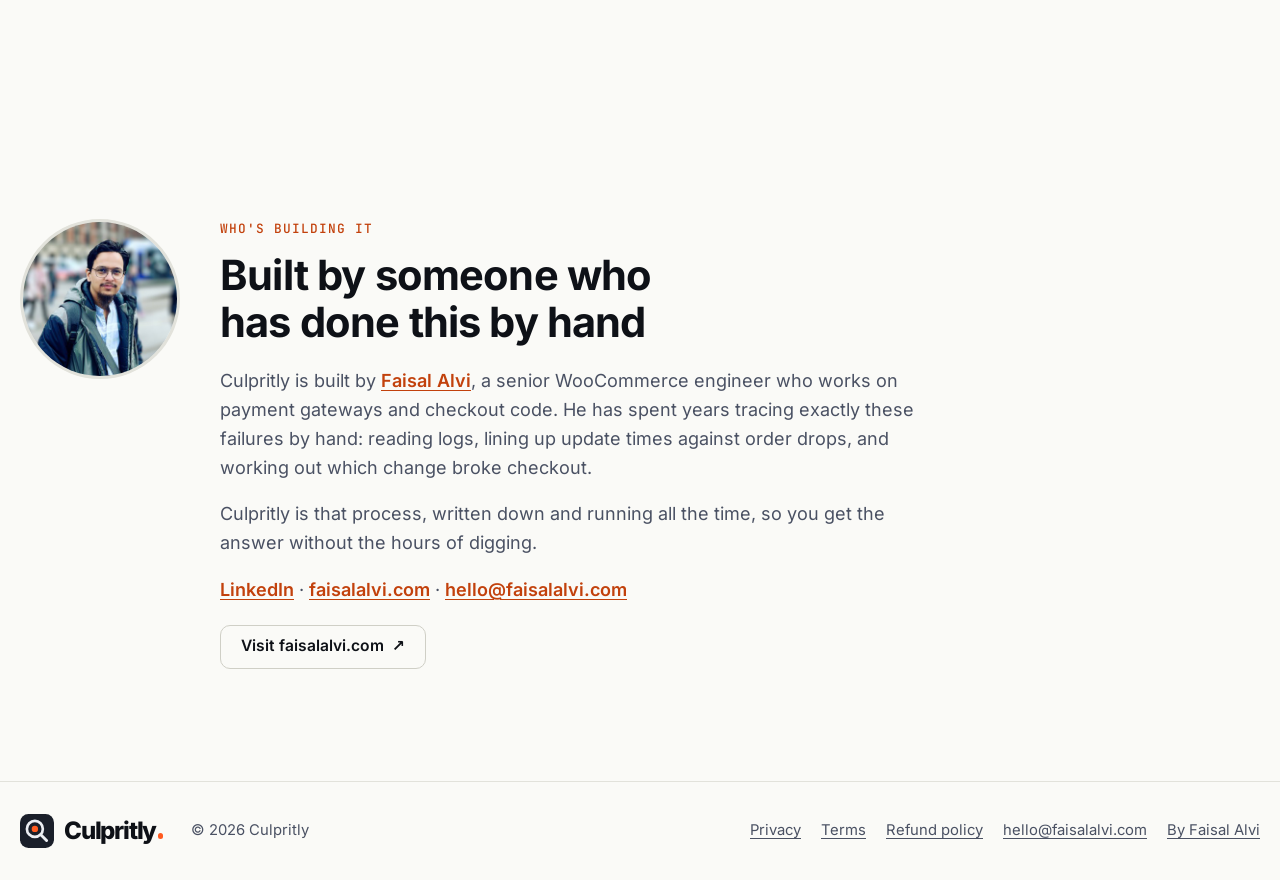
==== commit 3841ee6f: "Show struck regular price next to founding price" ====
--- a/index.html
+++ b/index.html
@@ -432,7 +432,7 @@
               <h3 id="plan-founding">Founding plan</h3>
               <span class="plan__badge">Ends December 31, 2026</span>
             </div>
-            <p class="plan__price"><span class="plan__amount">$49</span><span class="plan__per">/month</span></p>
+            <p class="plan__price"><del class="plan__regular"><span class="visually-hidden">Regular price </span>$79</del><span class="plan__amount"><span class="visually-hidden">Founding price </span>$49</span><span class="plan__per">/month</span></p>
             <p class="plan__was">$79/month from January 1, 2027. Yours stays $49.</p>
             <ul class="checklist">
               <li>Monitoring and AI culprit alerts by email and Slack</li>
--- a/assets/css/style.css
+++ b/assets/css/style.css
@@ -1217,6 +1217,13 @@
   font-weight: 700;
   letter-spacing: -0.03em;
   line-height: 1;
+}
+
+.plan__regular {
+  margin-right: 6px;
+  color: var(--text-muted);
+  font-size: 1.5rem;
+  font-weight: 500;
 }
 
 .plan__per {
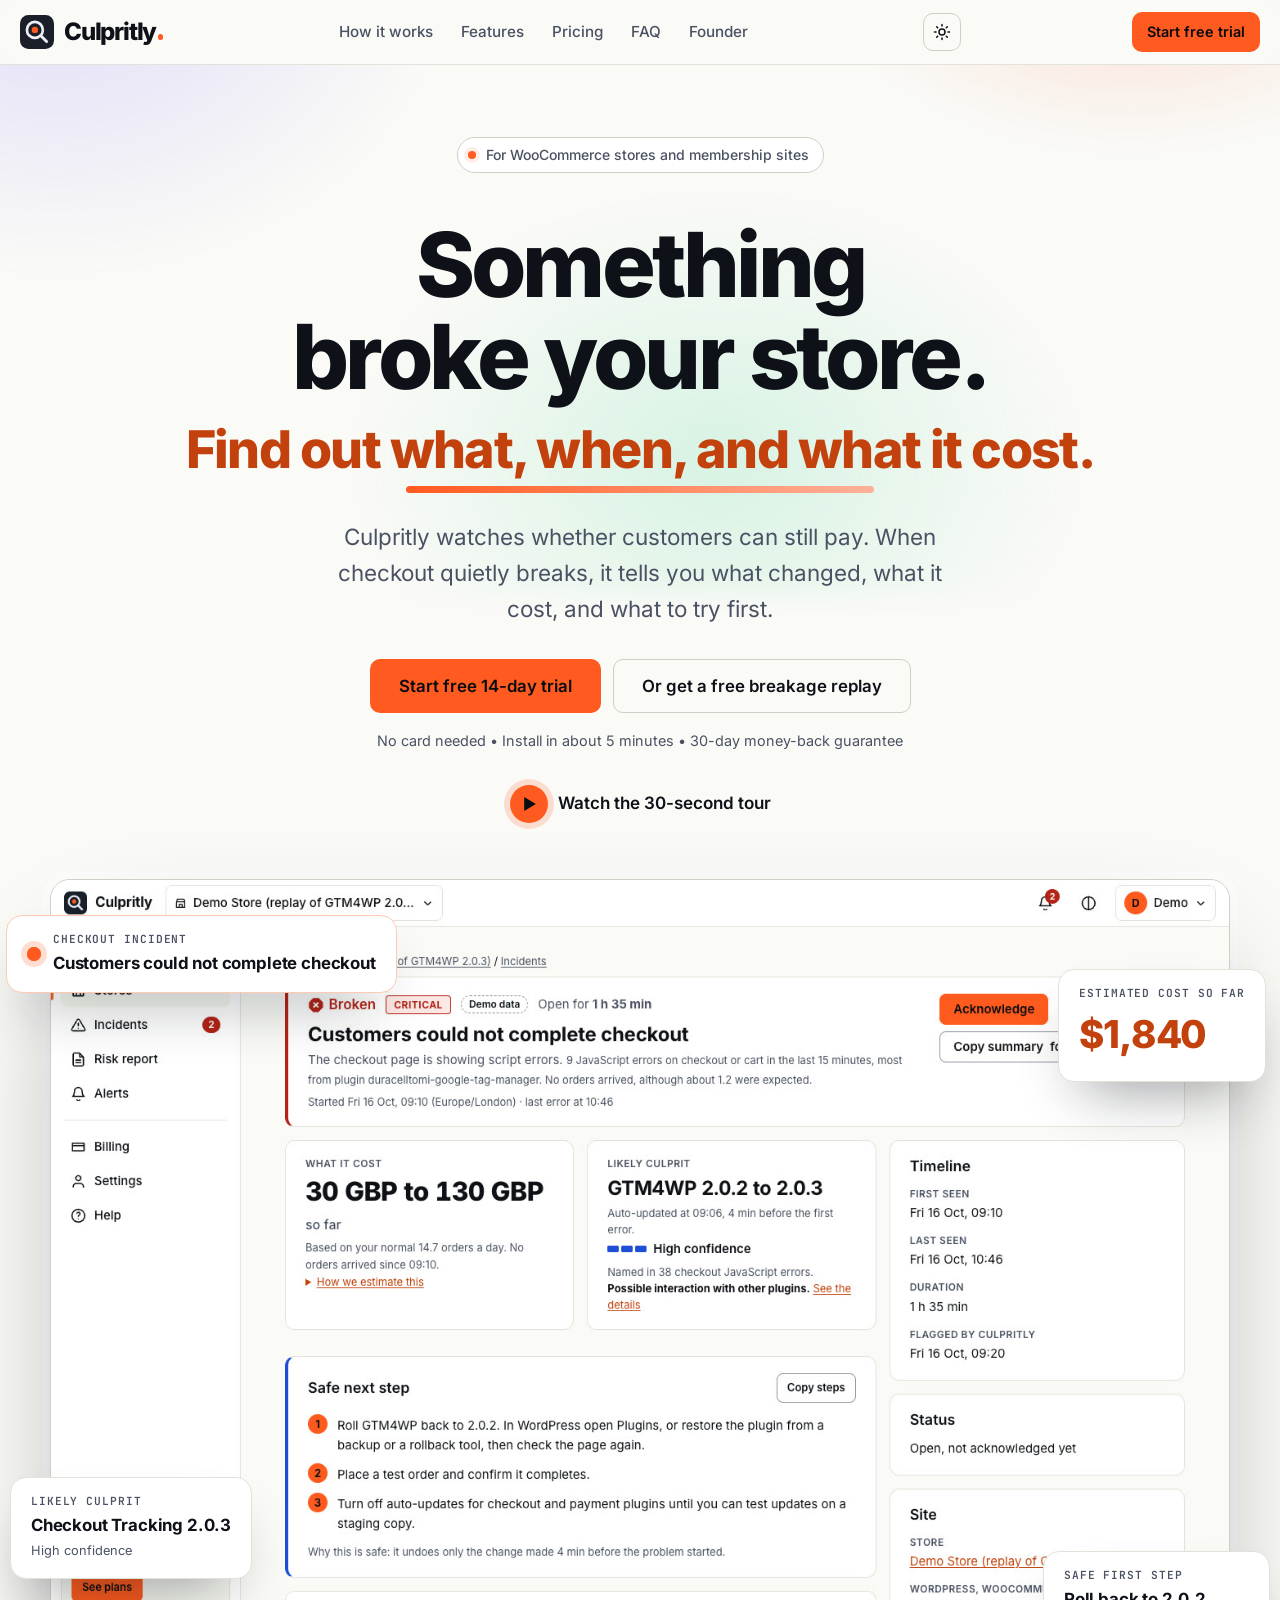
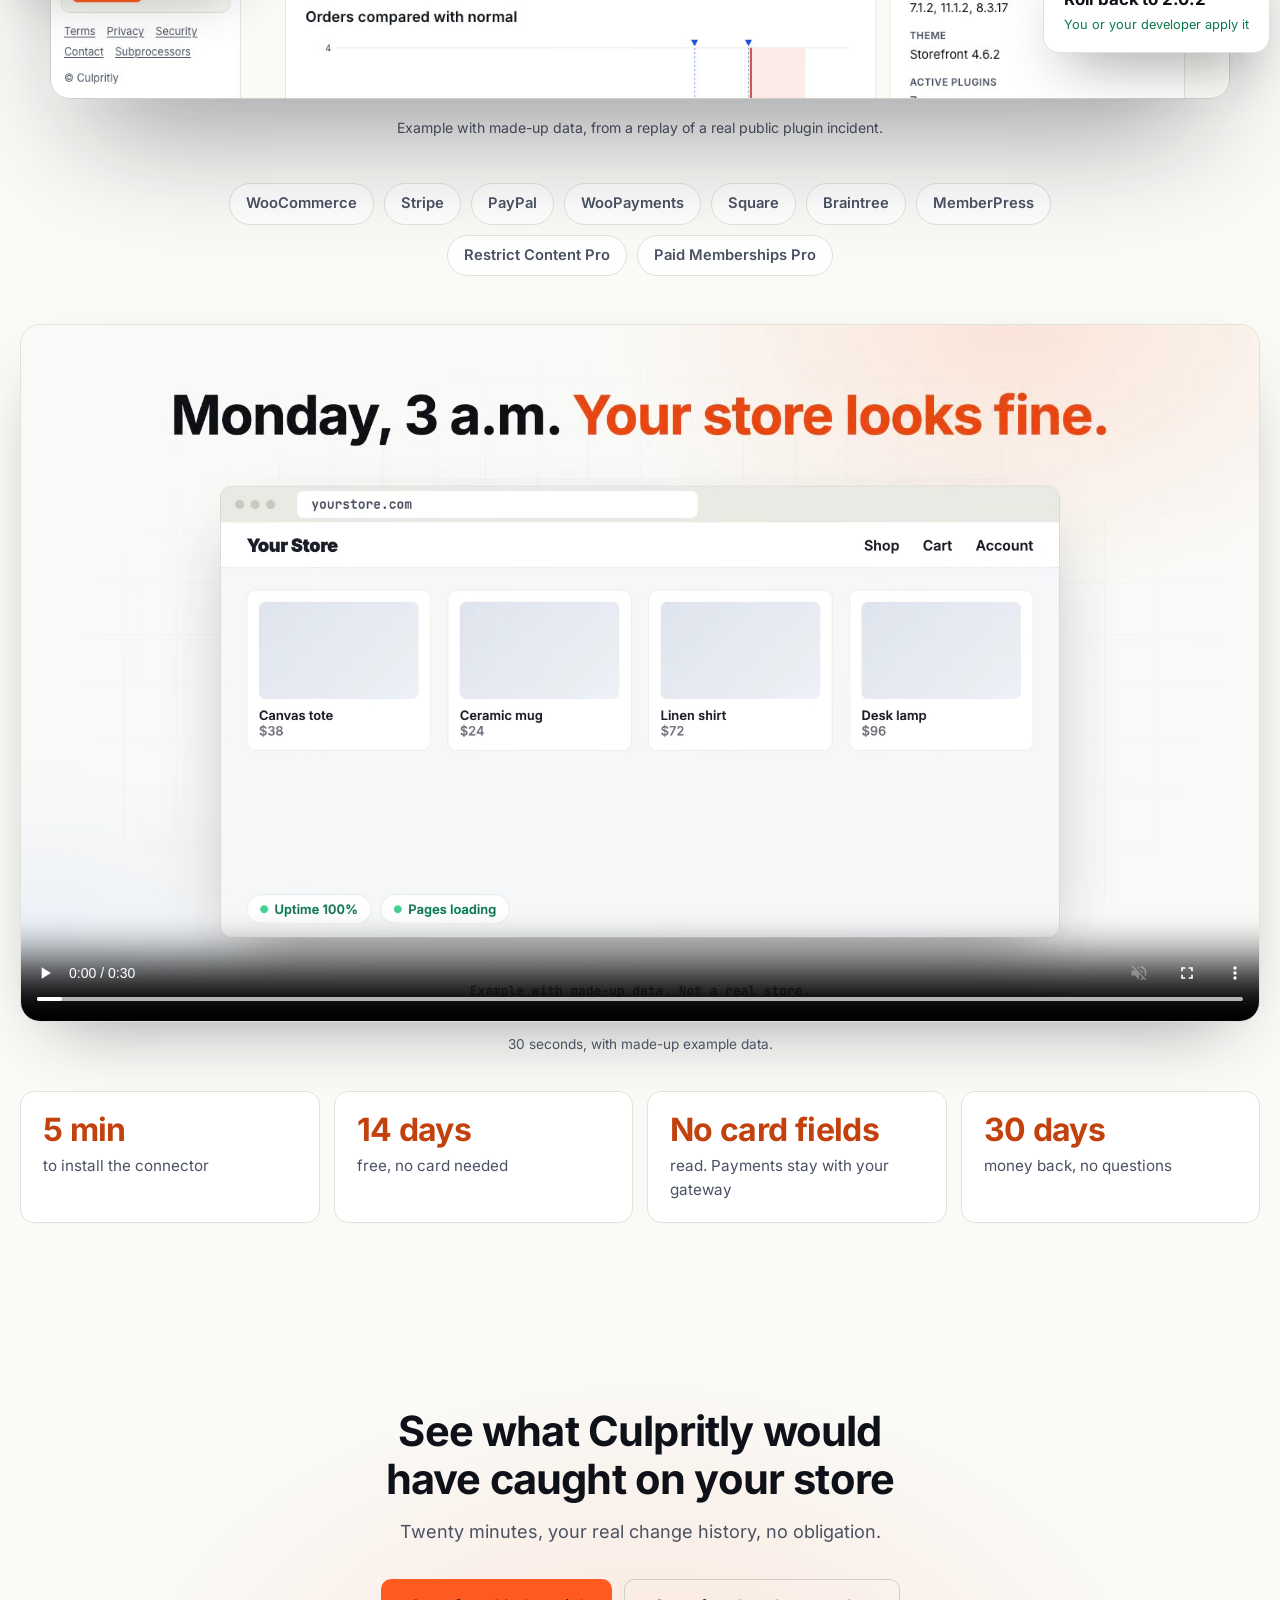
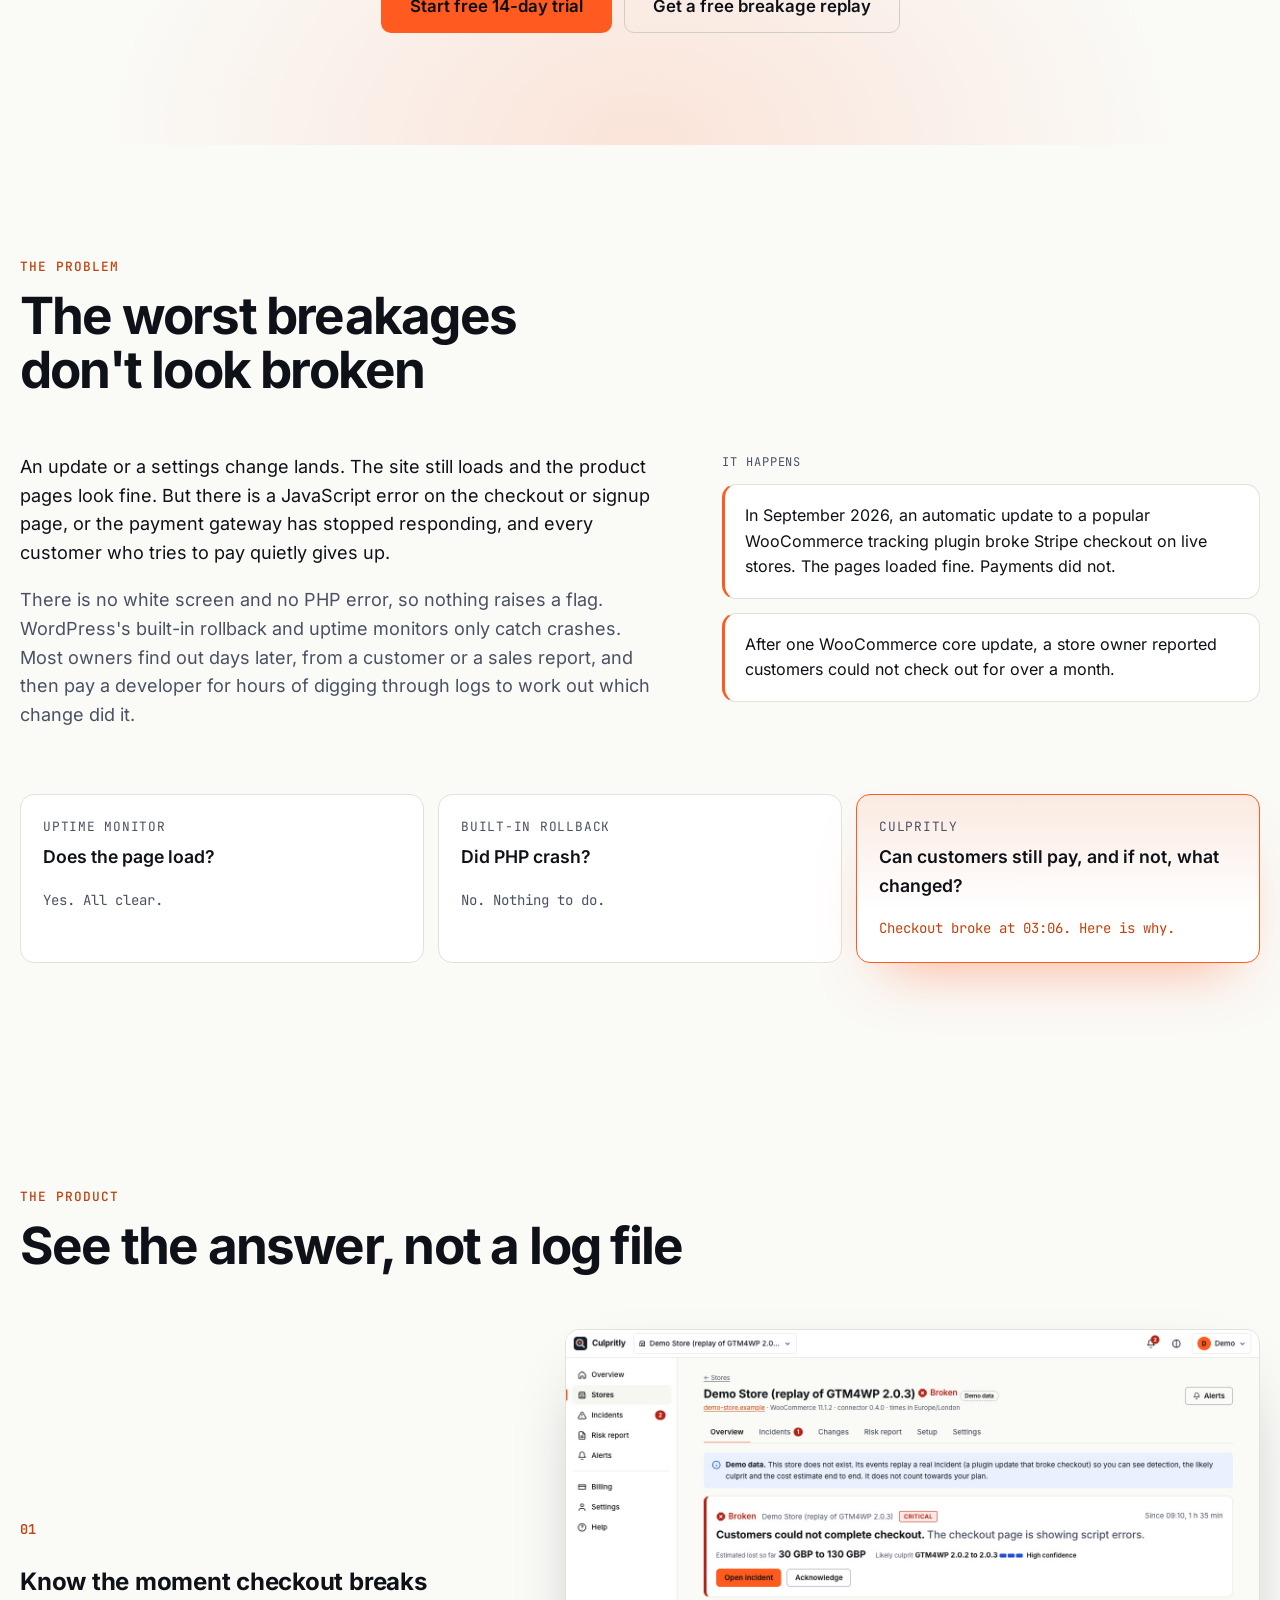
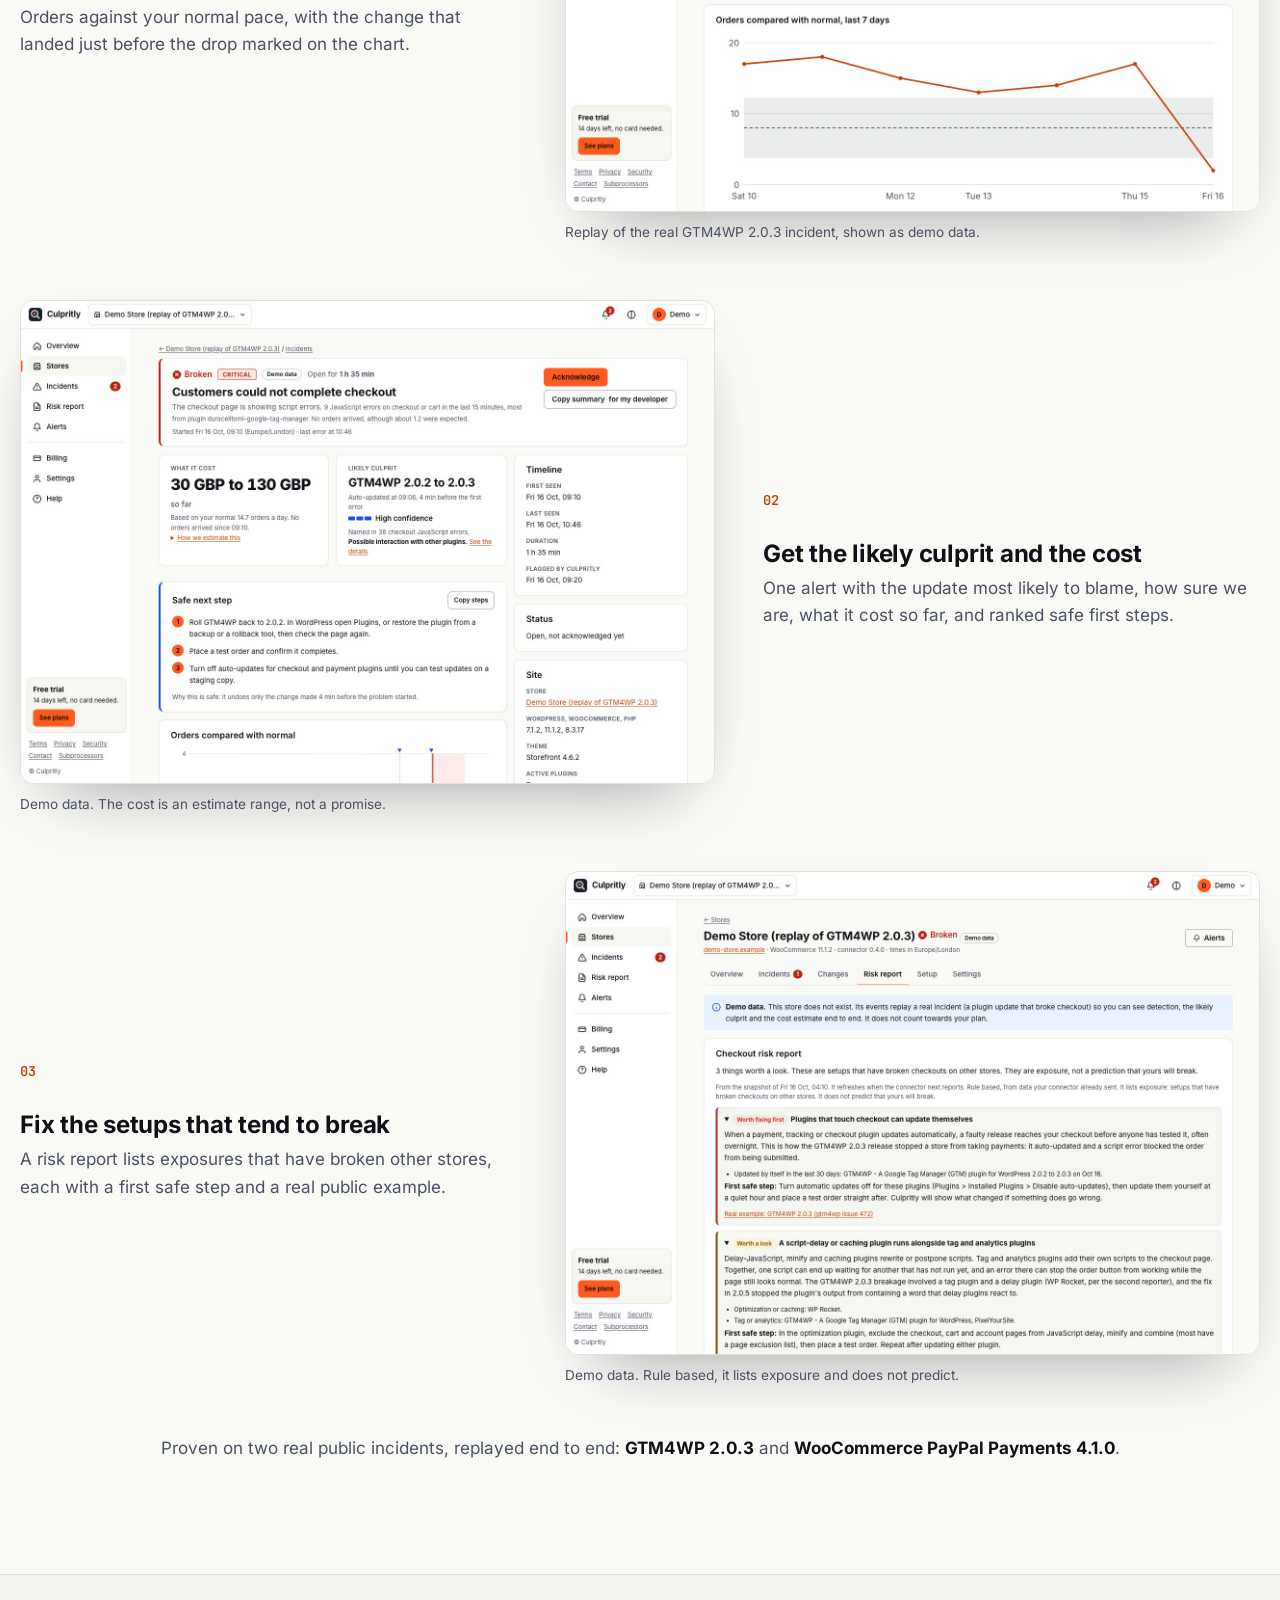
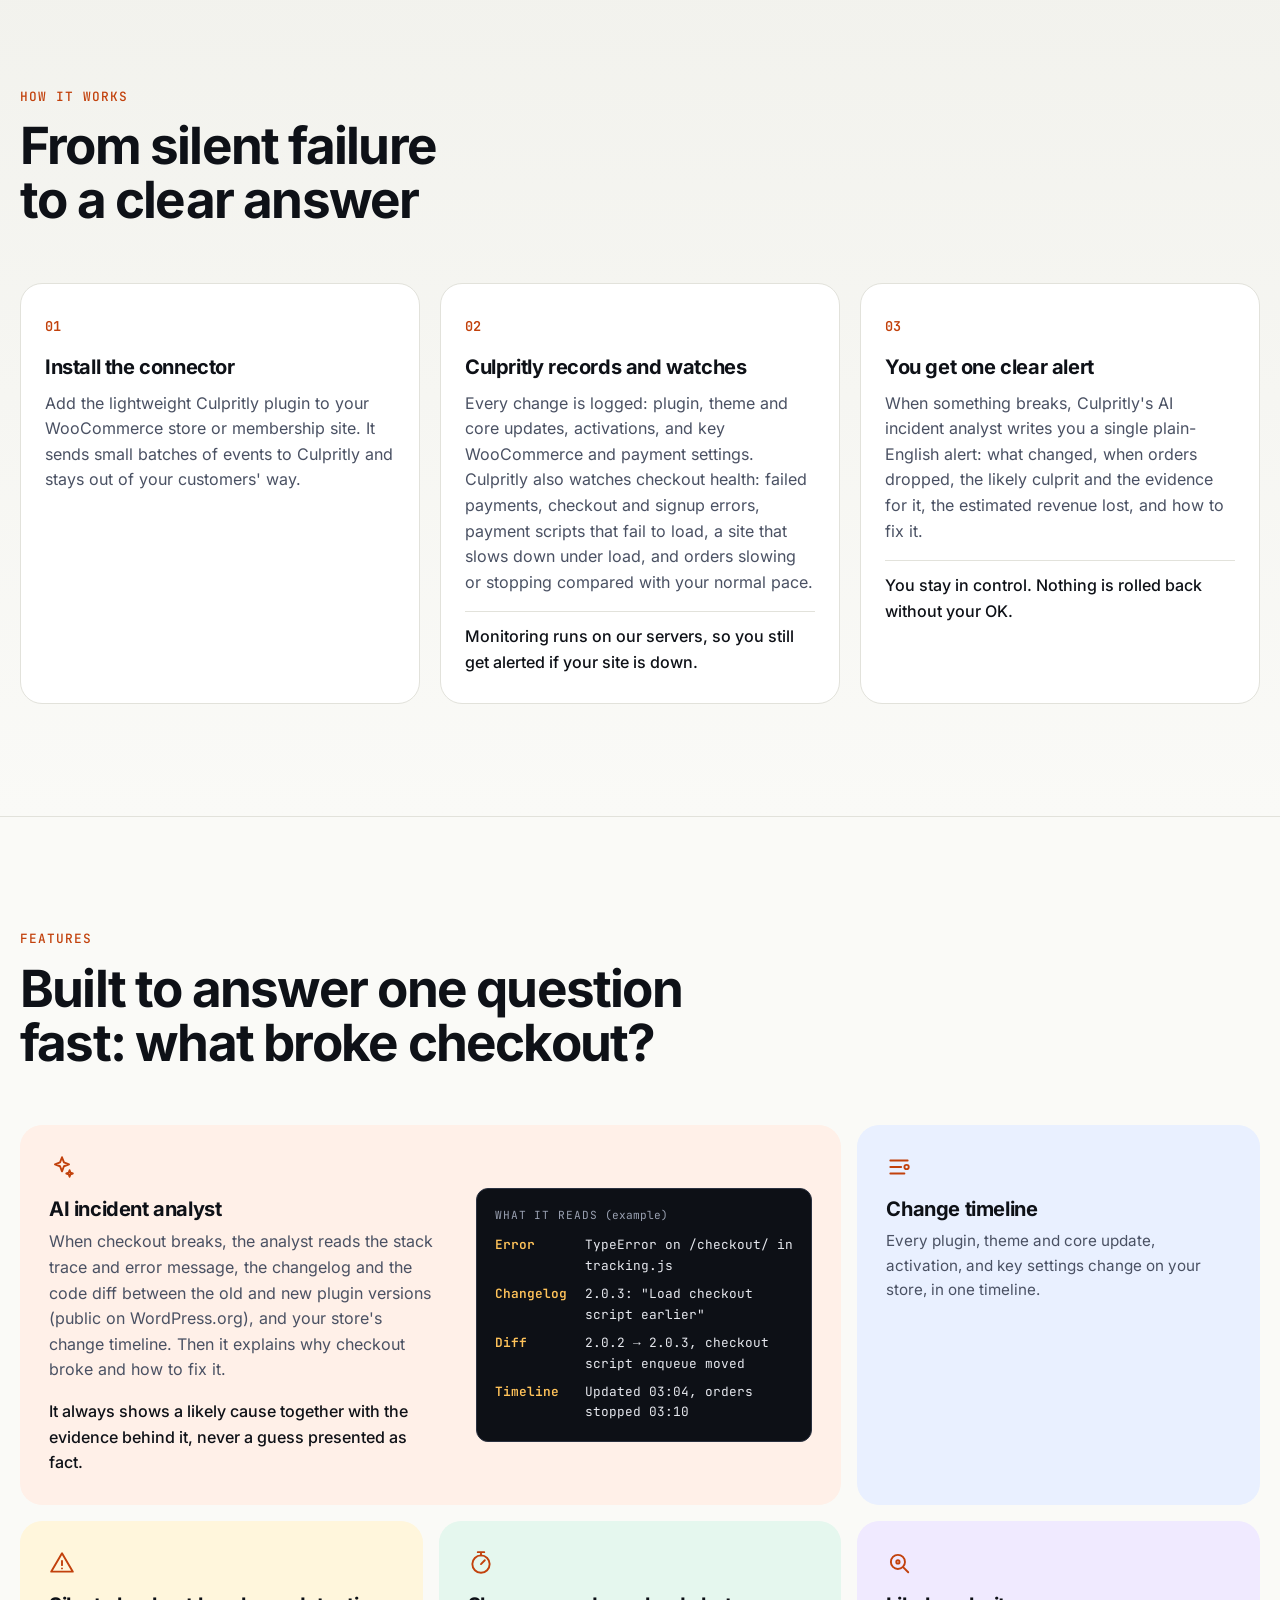
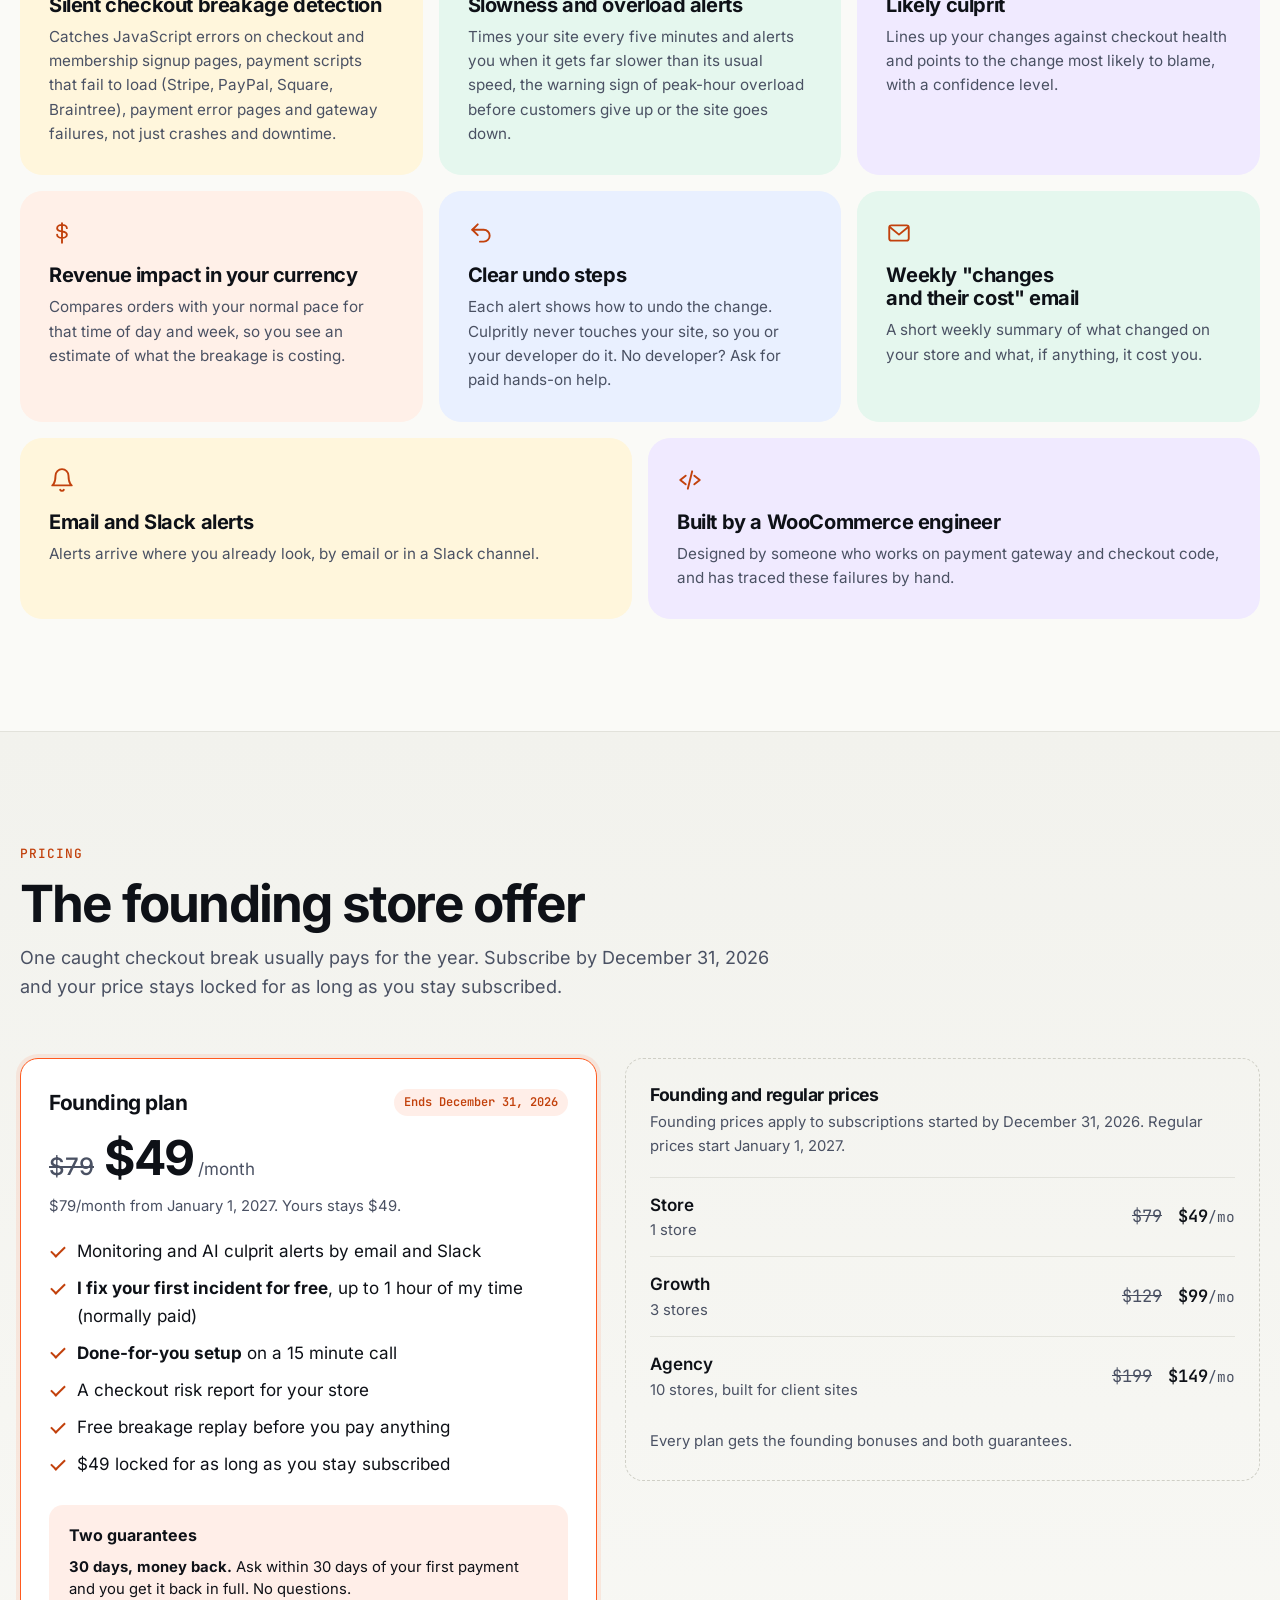
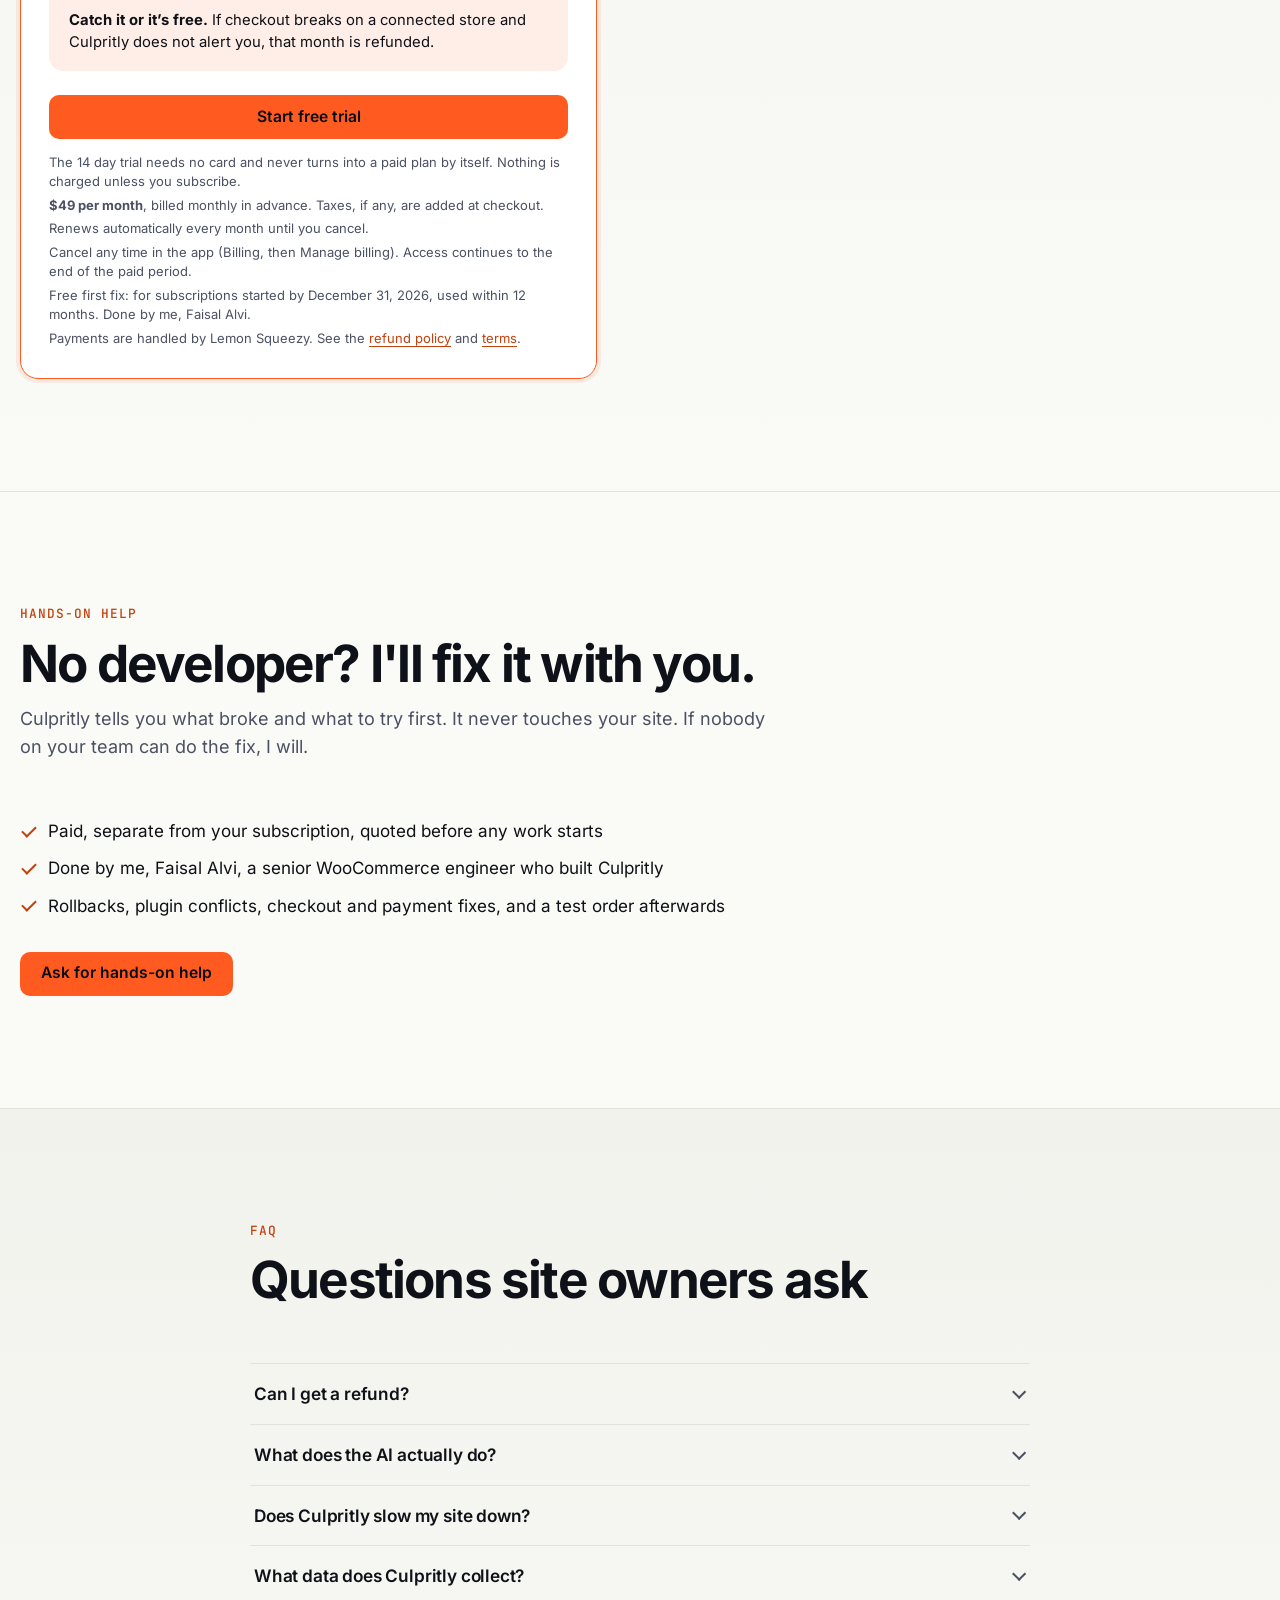
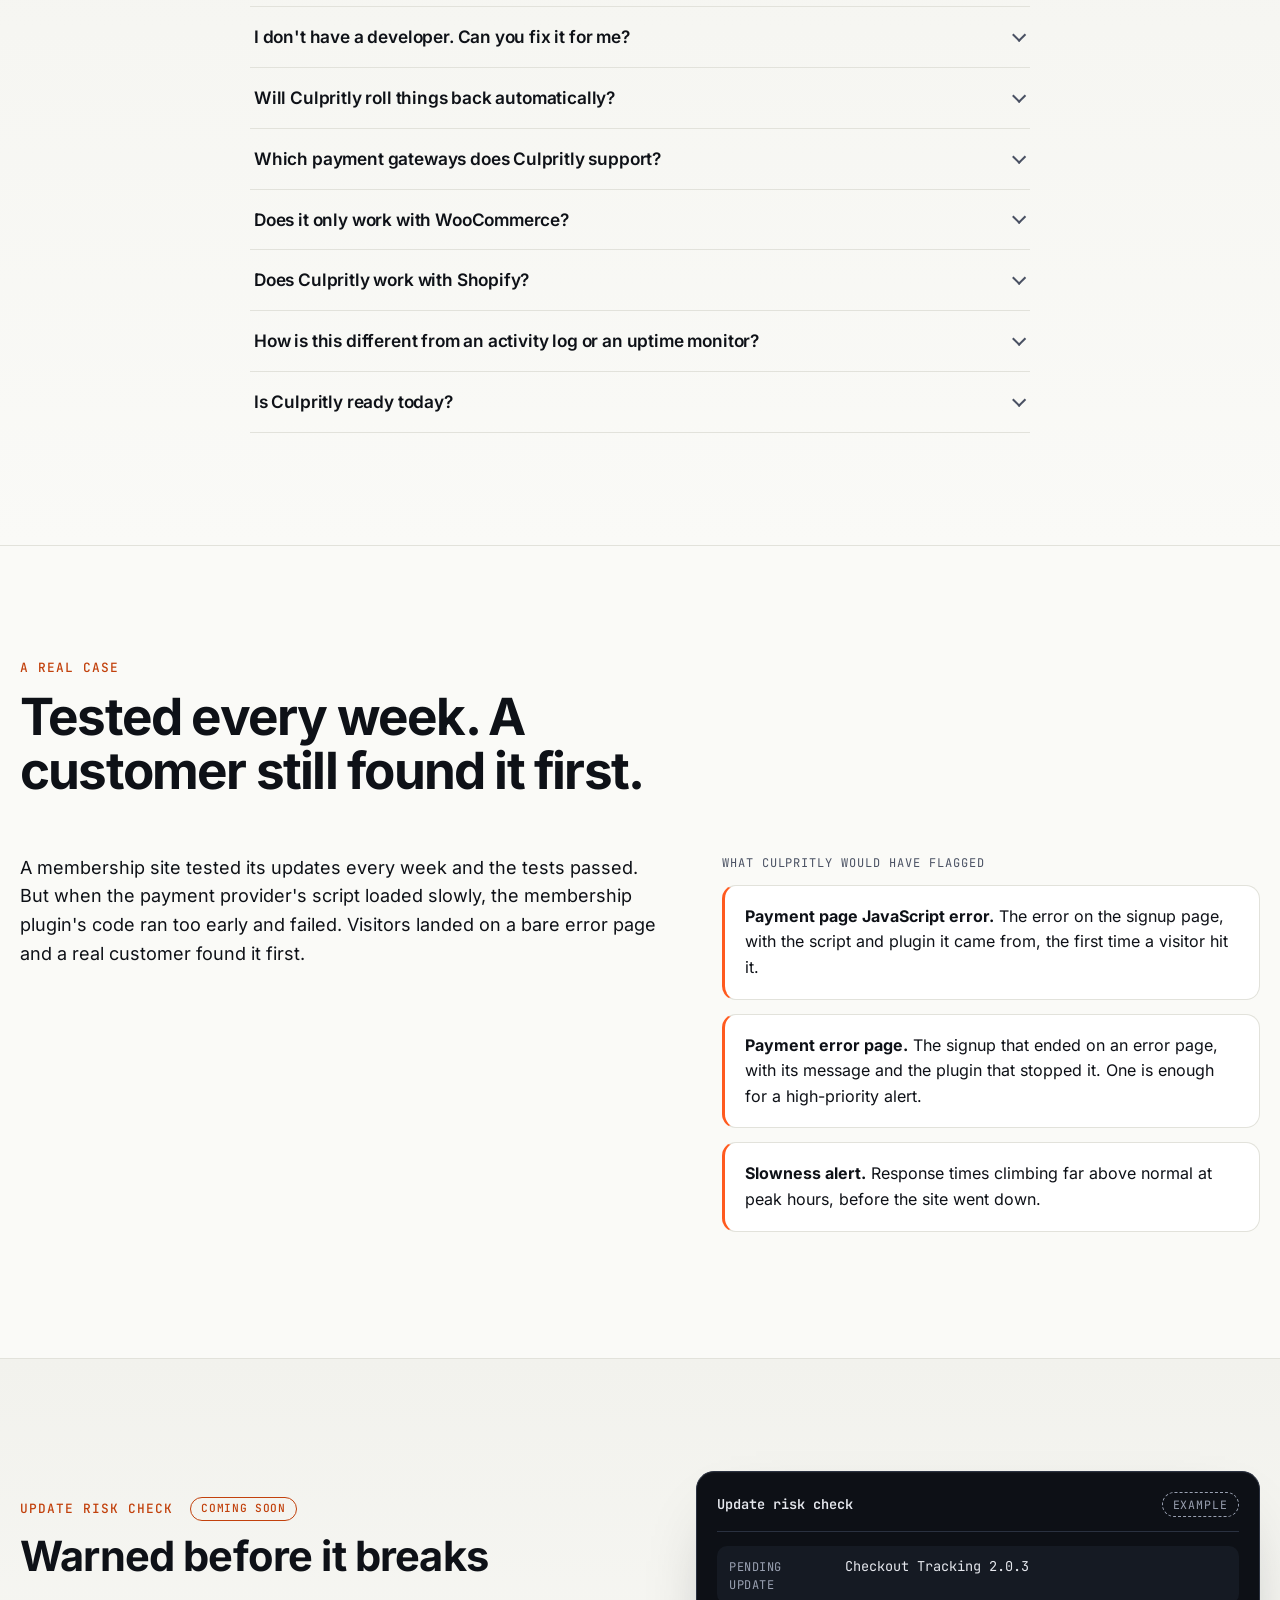
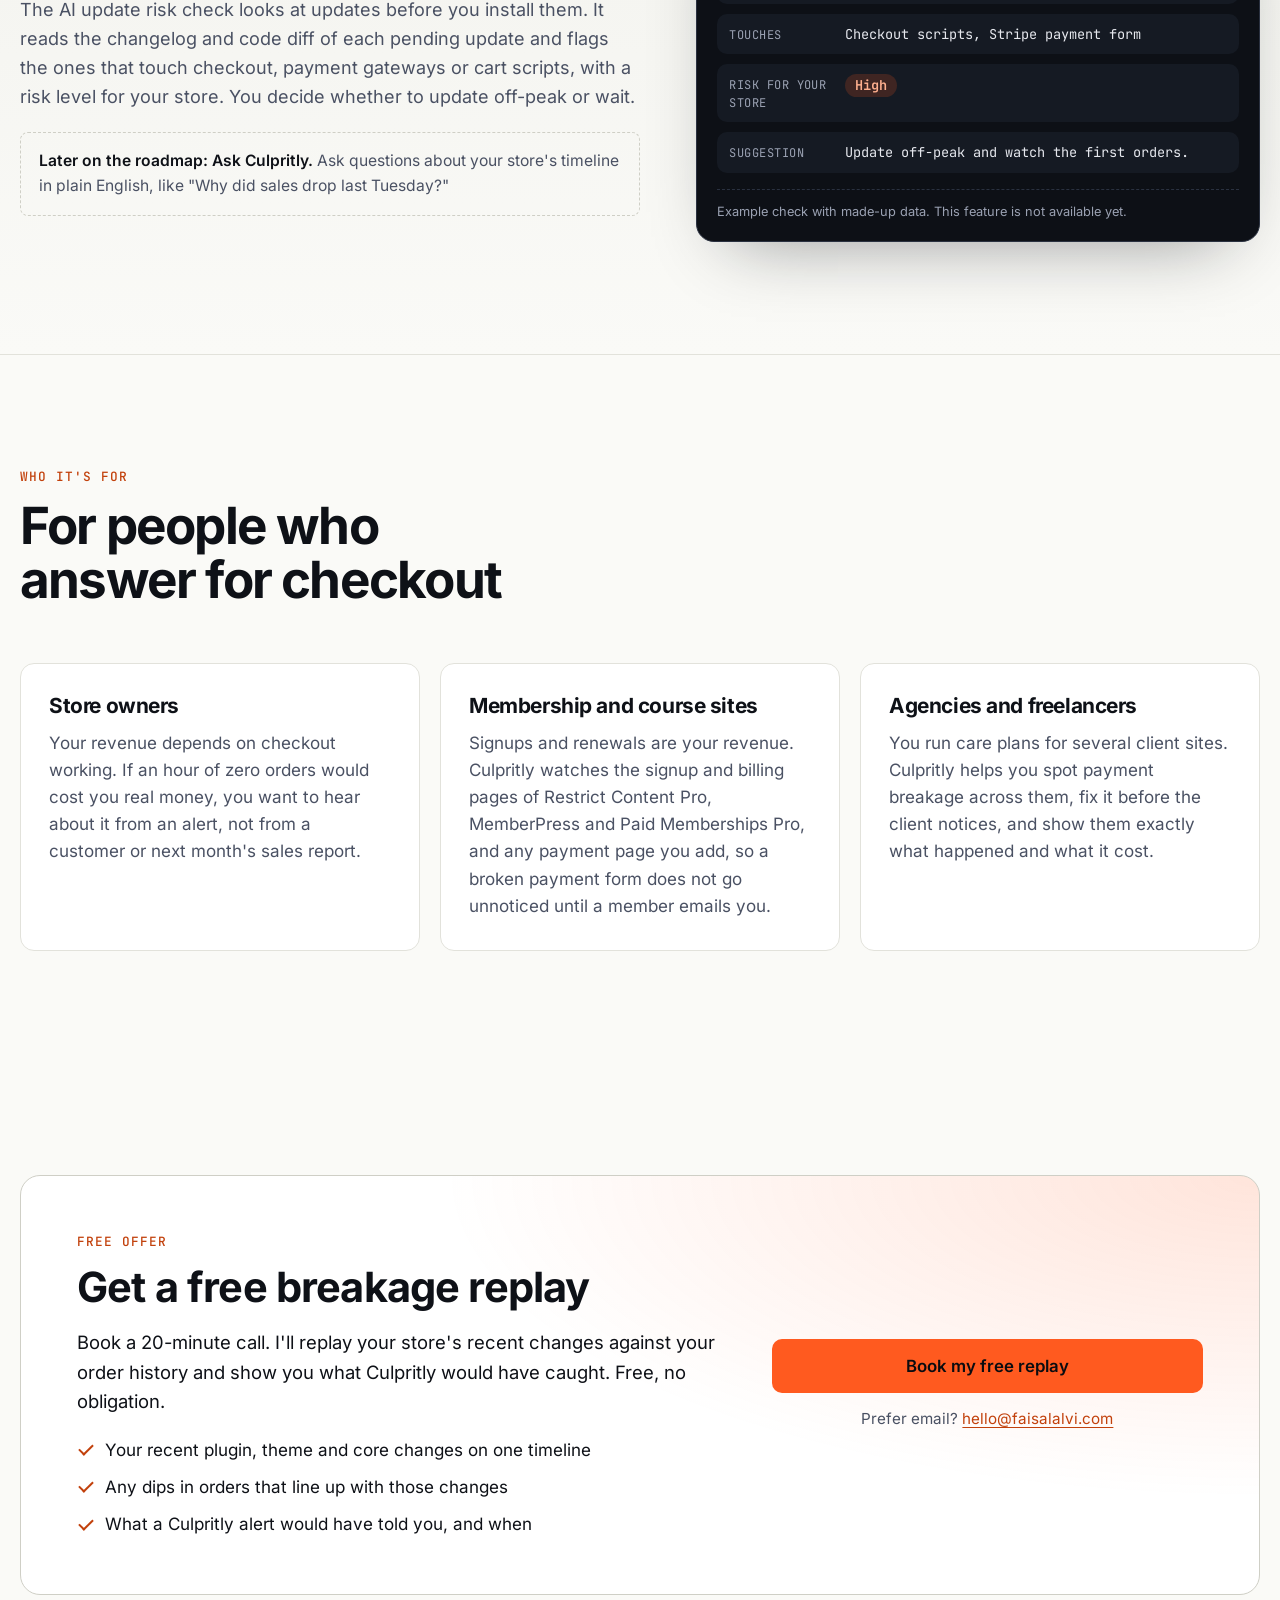
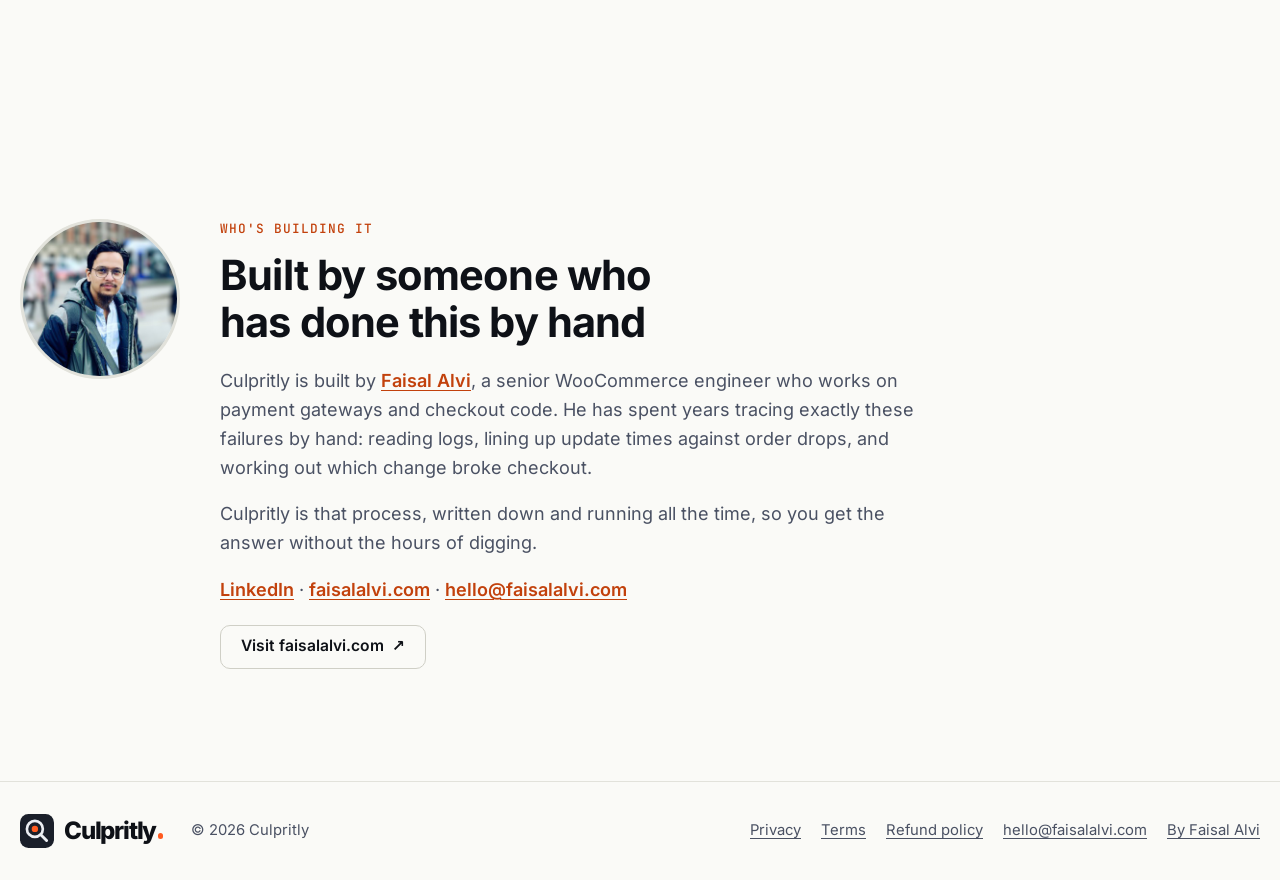
==== commit 64761cf8: "Swap incident count stat for money-back guarantee" ====
--- a/index.html
+++ b/index.html
@@ -207,7 +207,7 @@
           <li><strong>5 min</strong><span>to install the connector</span></li>
           <li><strong>14 days</strong><span>free, no card needed</span></li>
           <li><strong>No card fields</strong><span>read. Payments stay with your gateway</span></li>
-          <li><strong>2</strong><span>real public incidents replayed</span></li>
+          <li><strong>30 days</strong><span>money back, no questions</span></li>
         </ul>
       </div>
     </section>
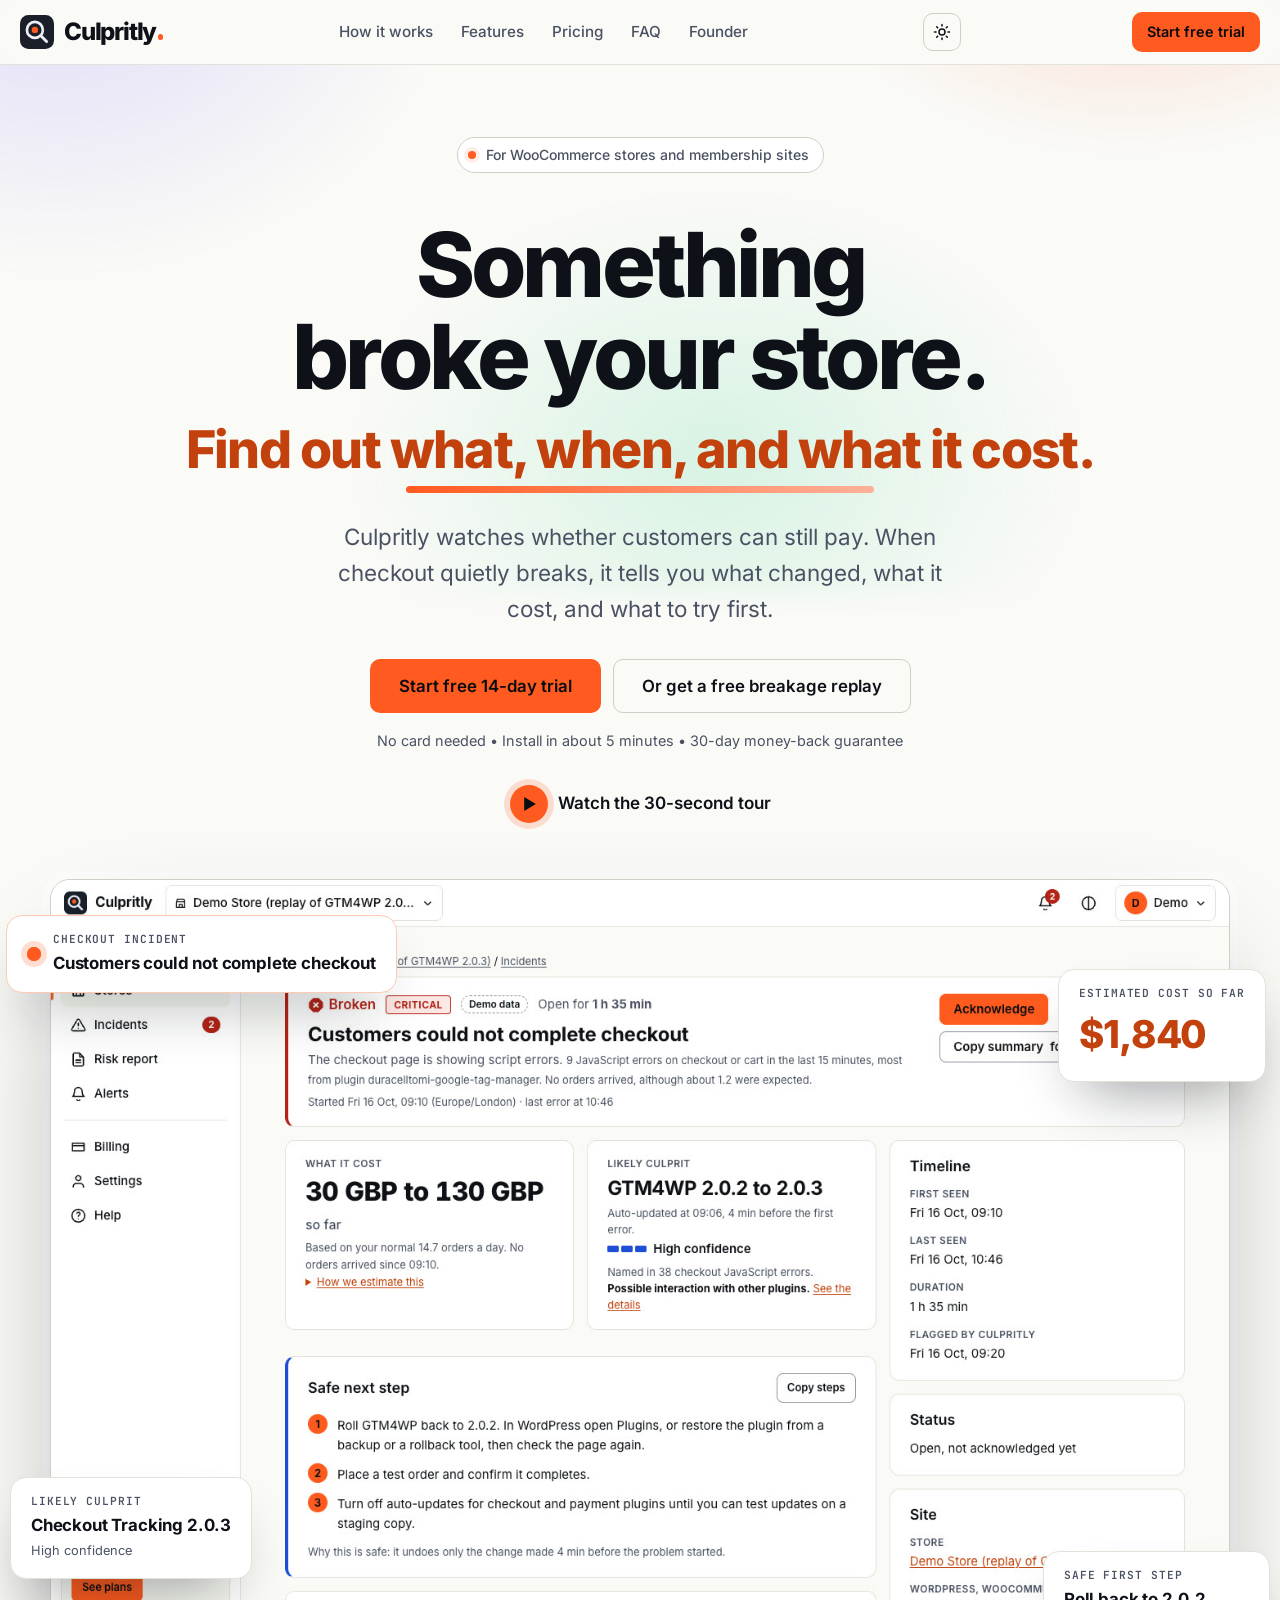
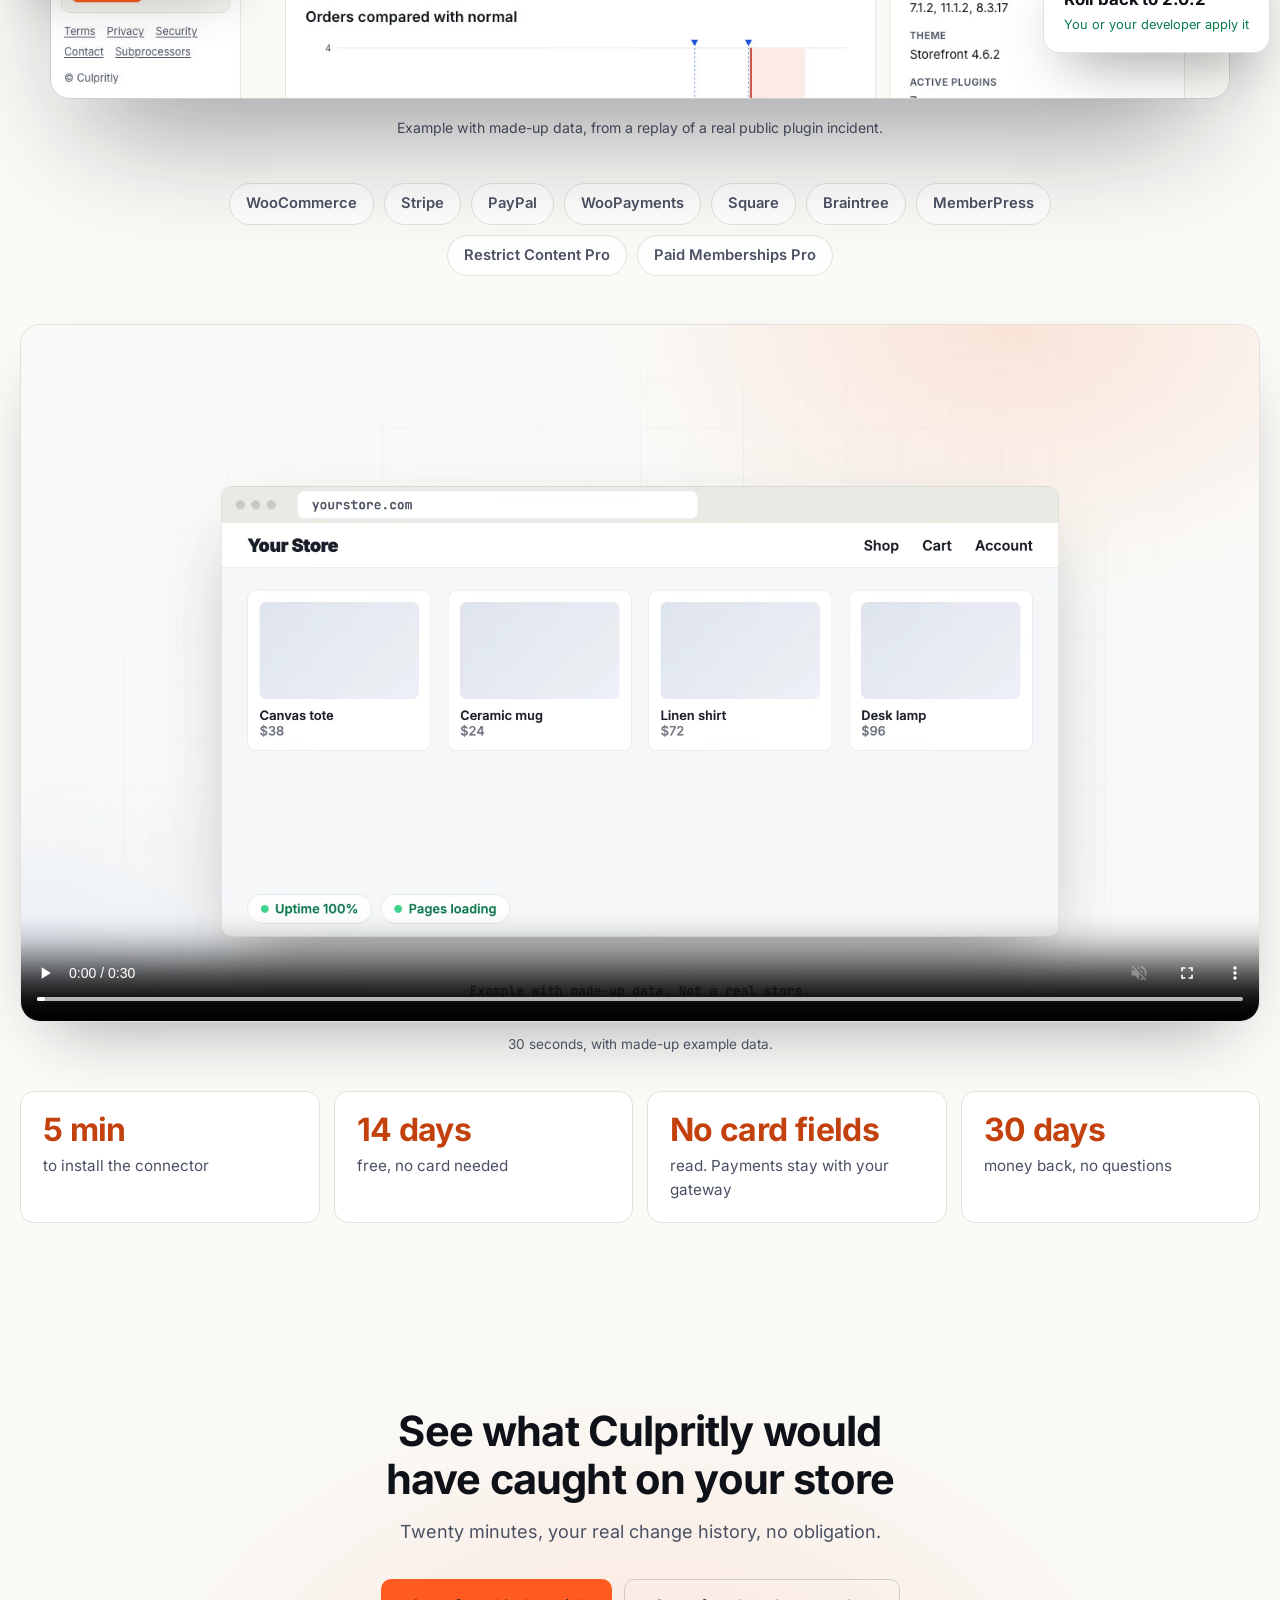
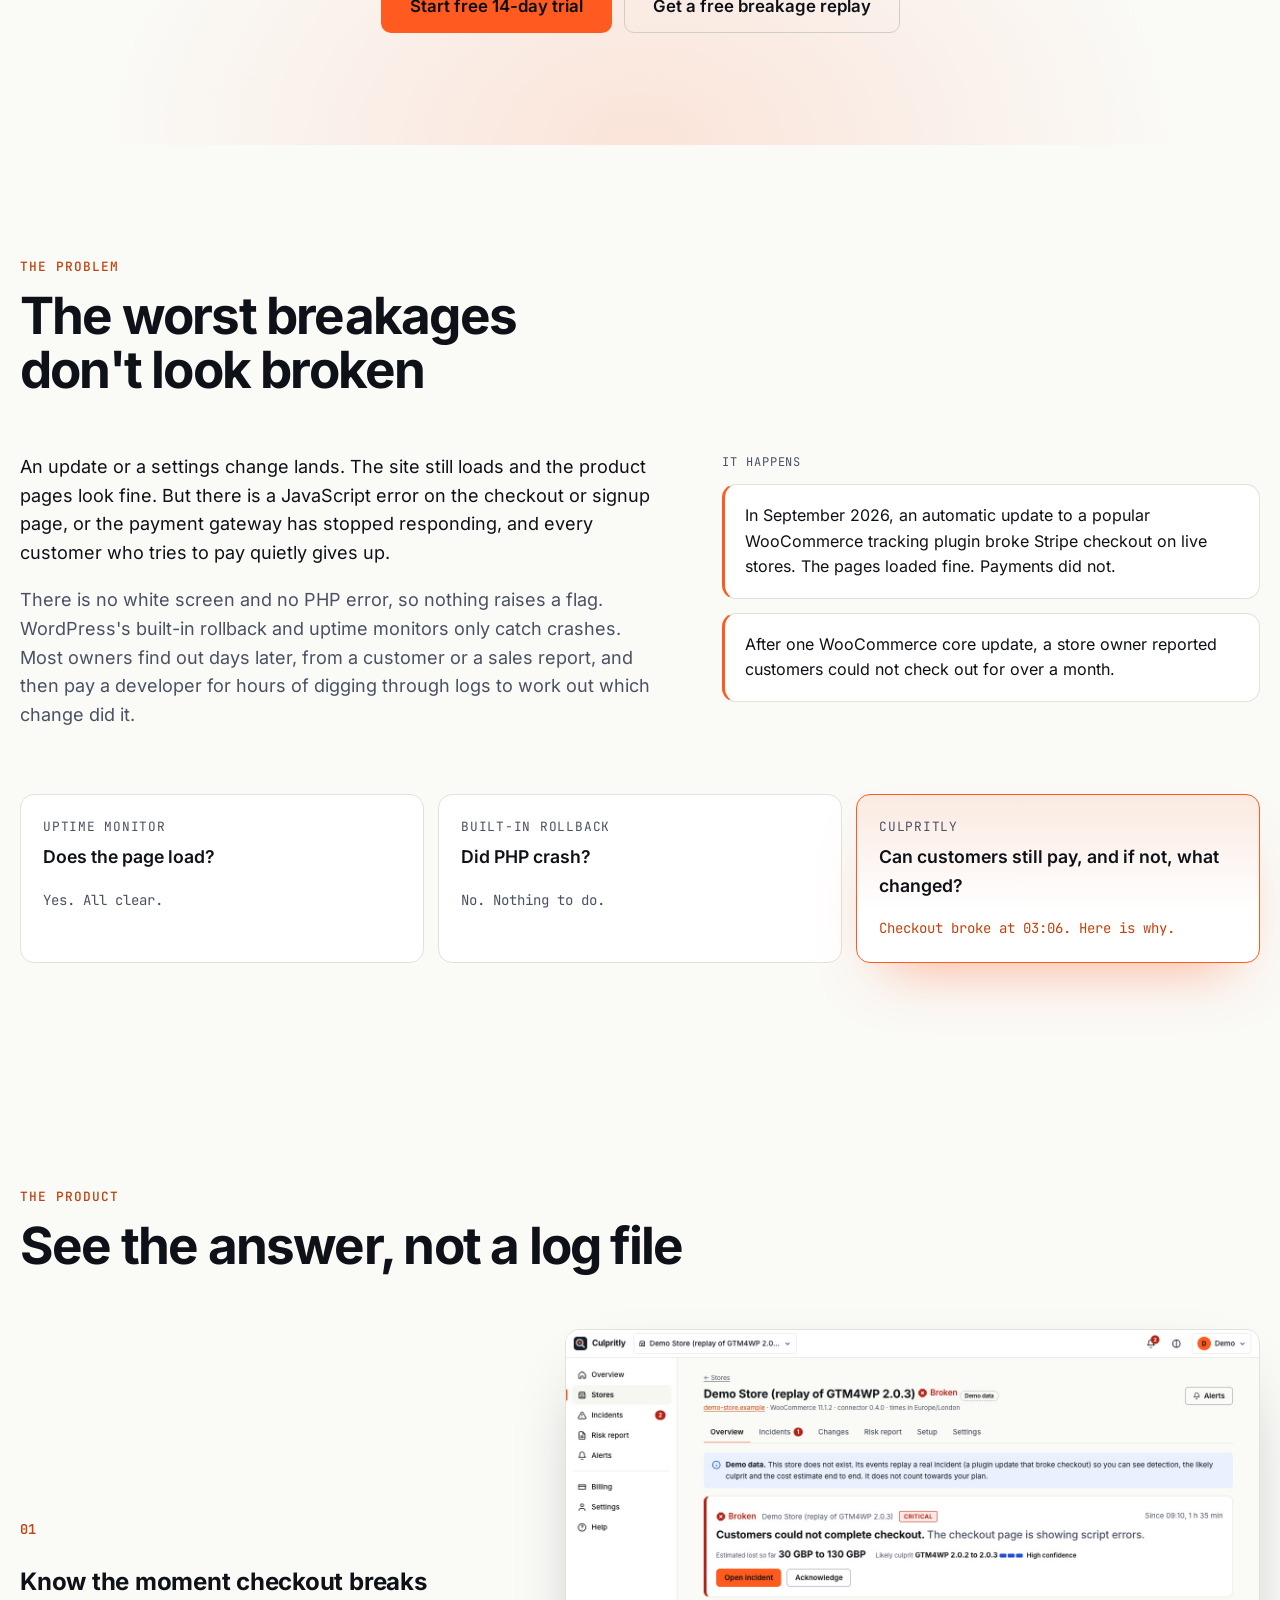
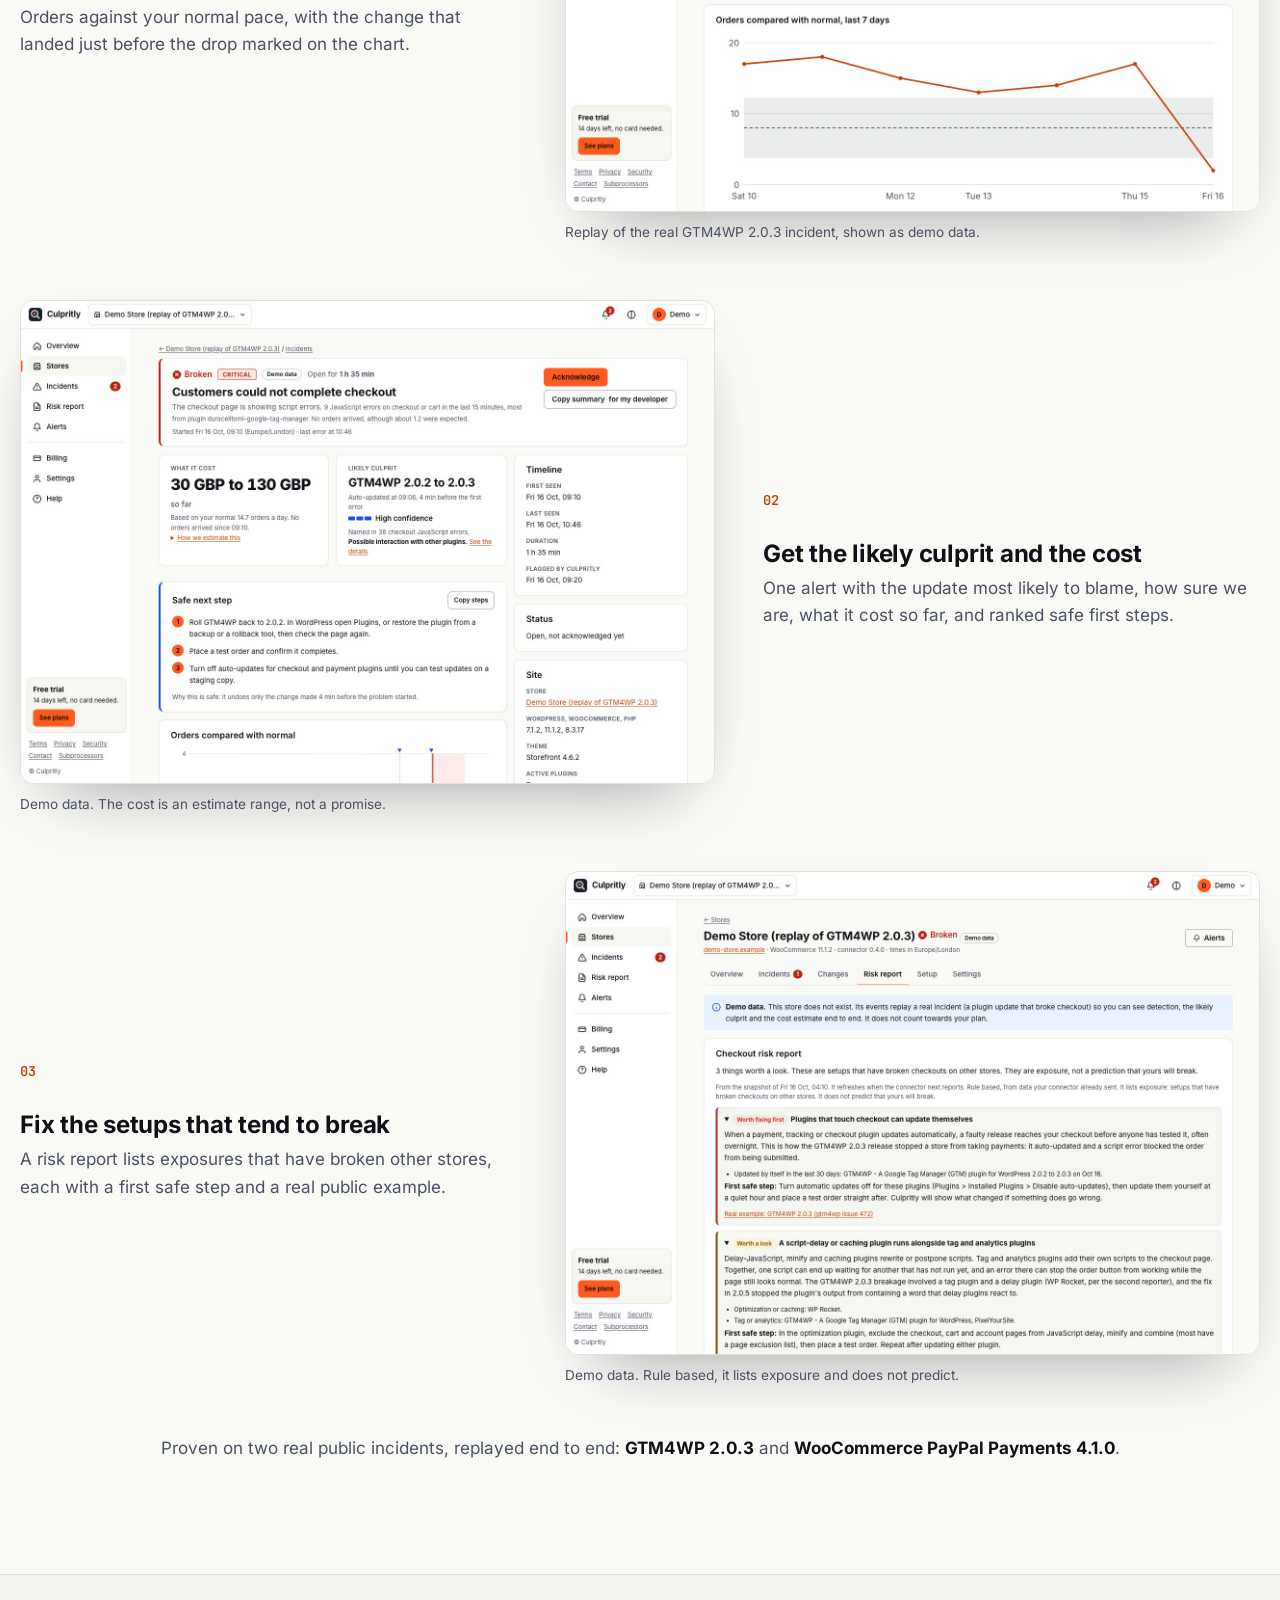
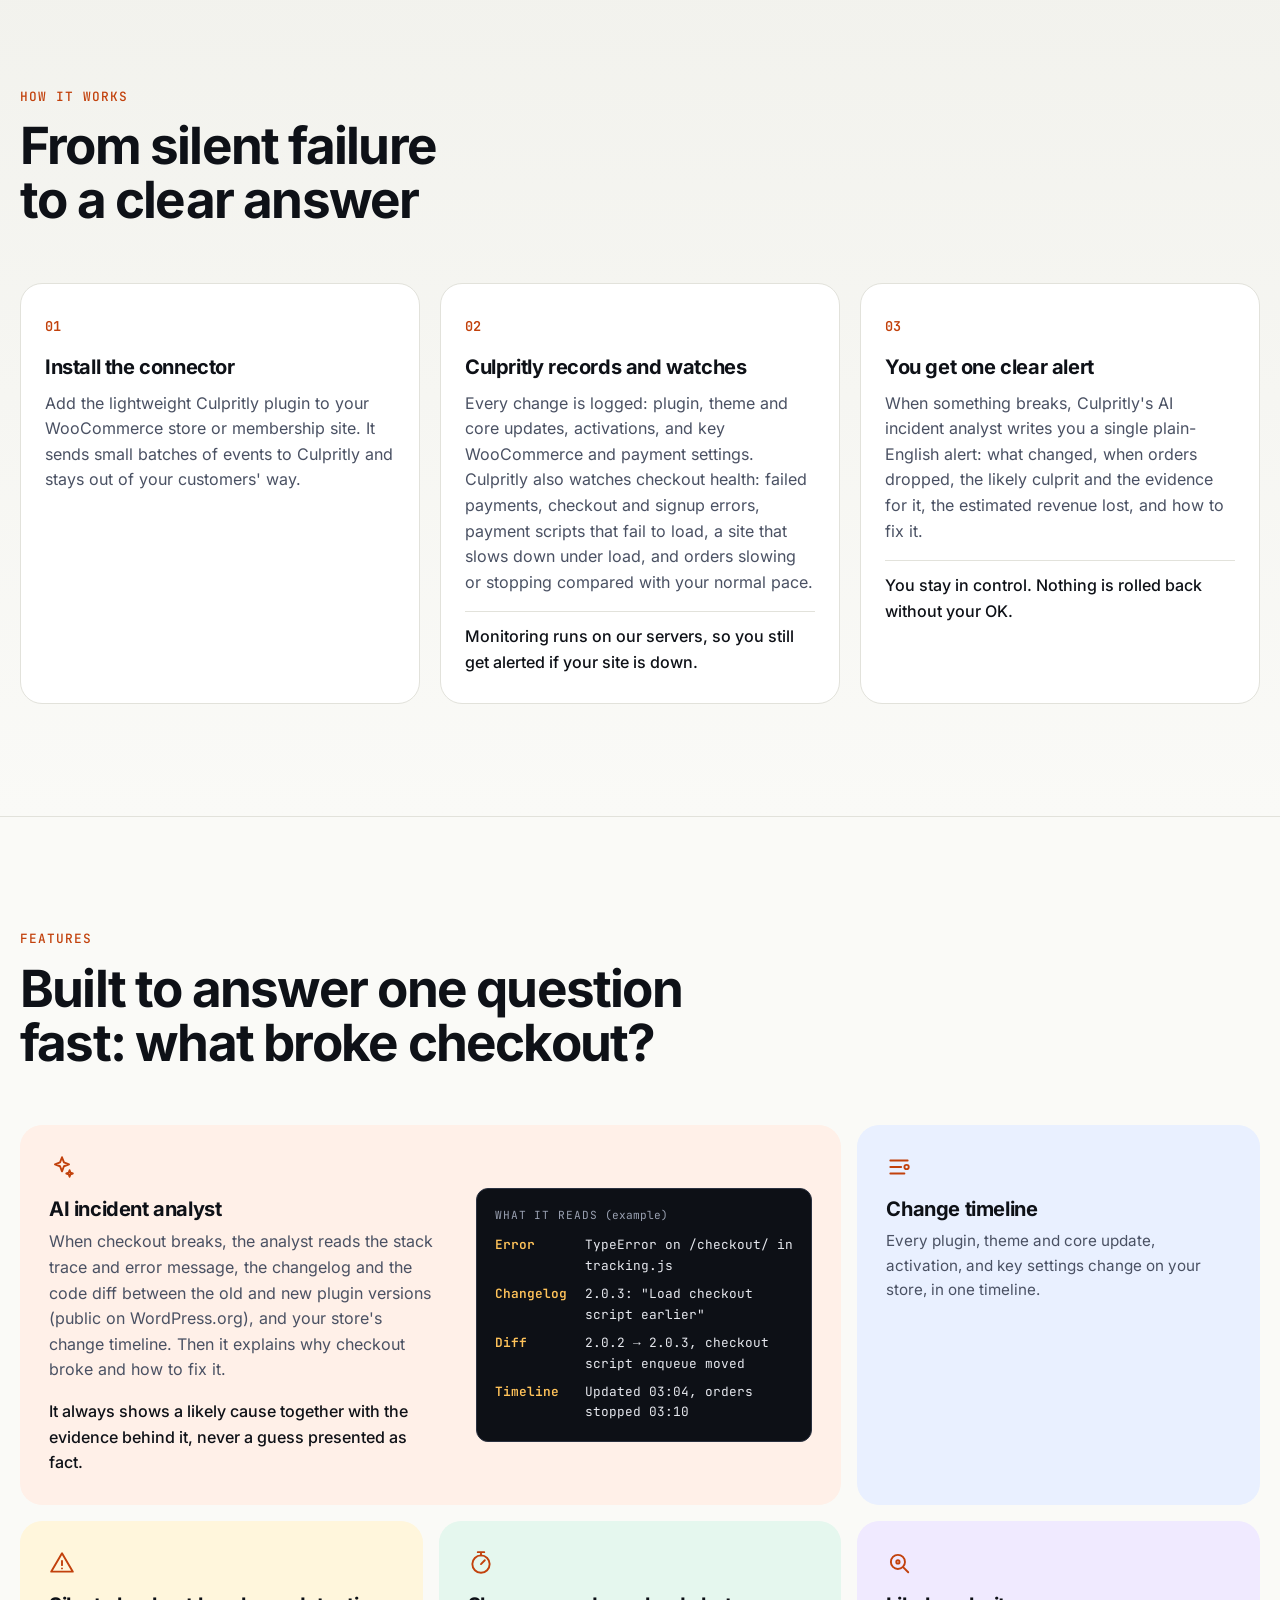
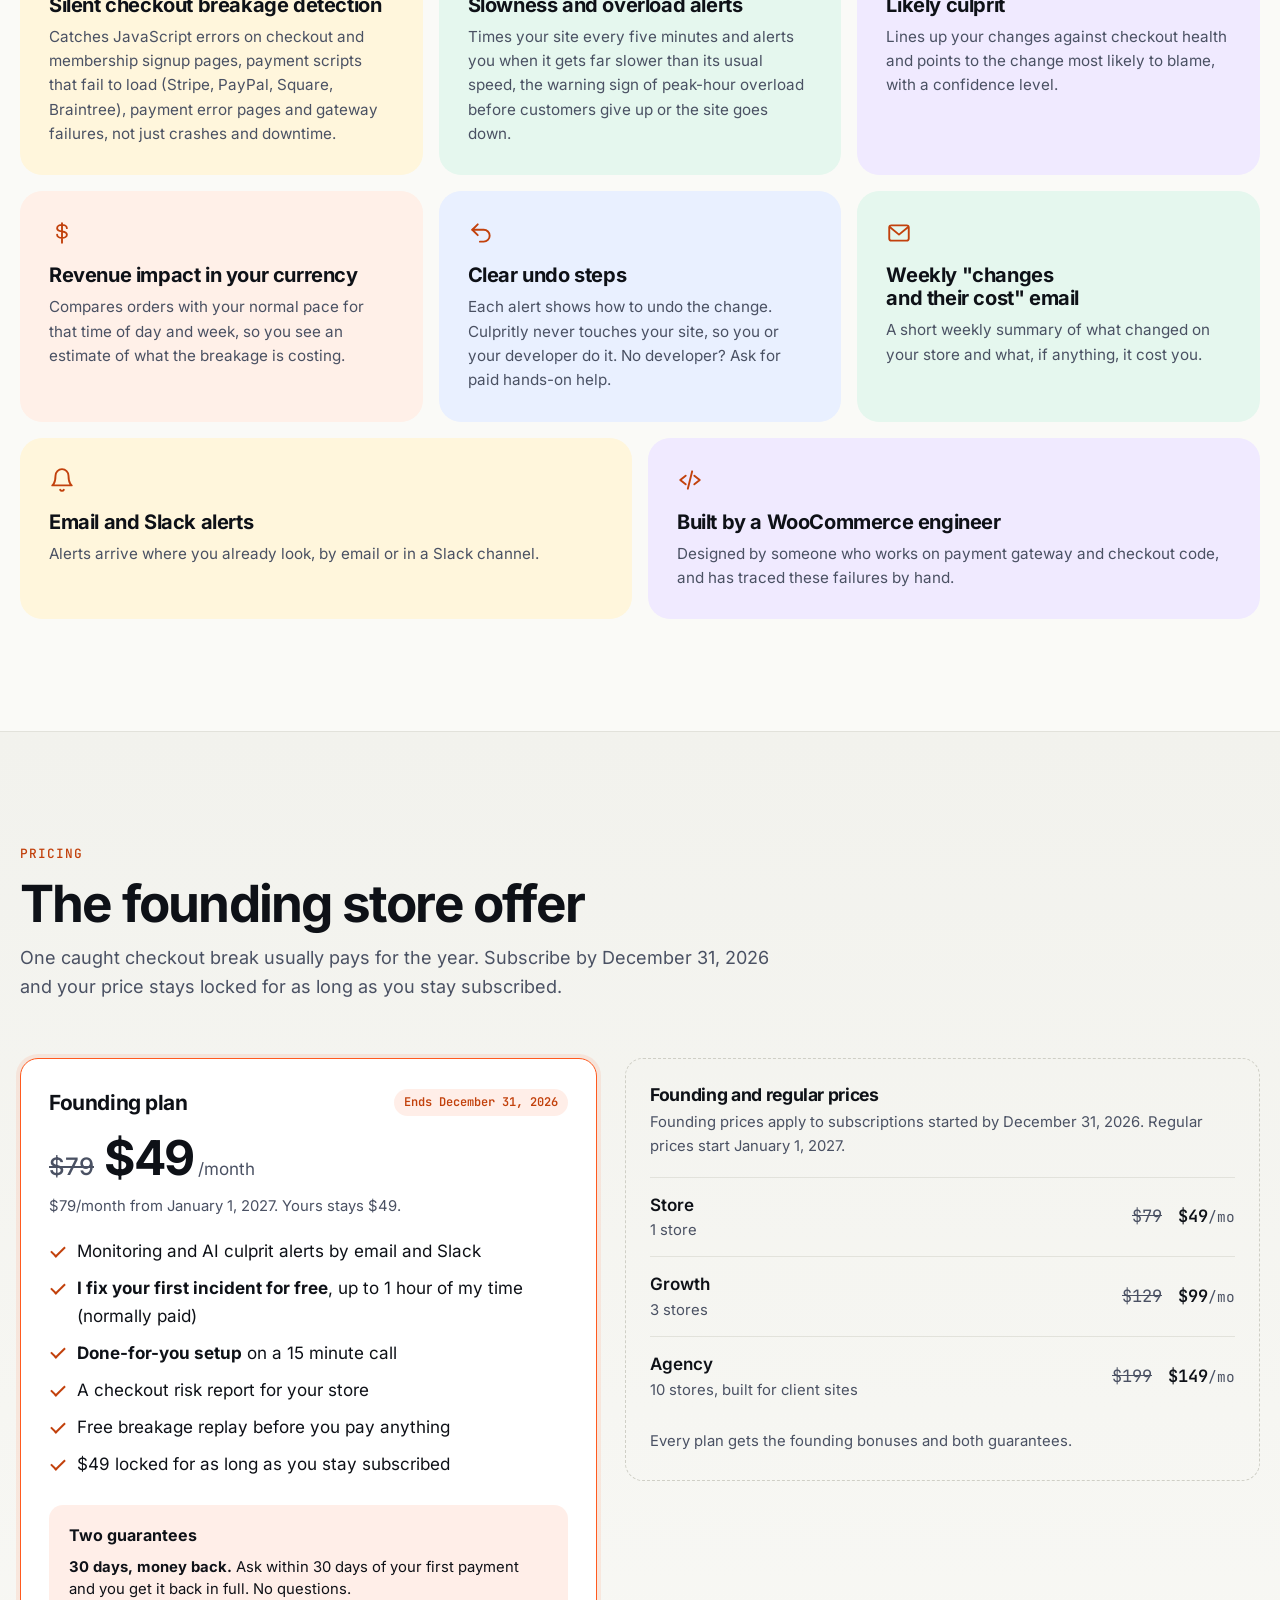
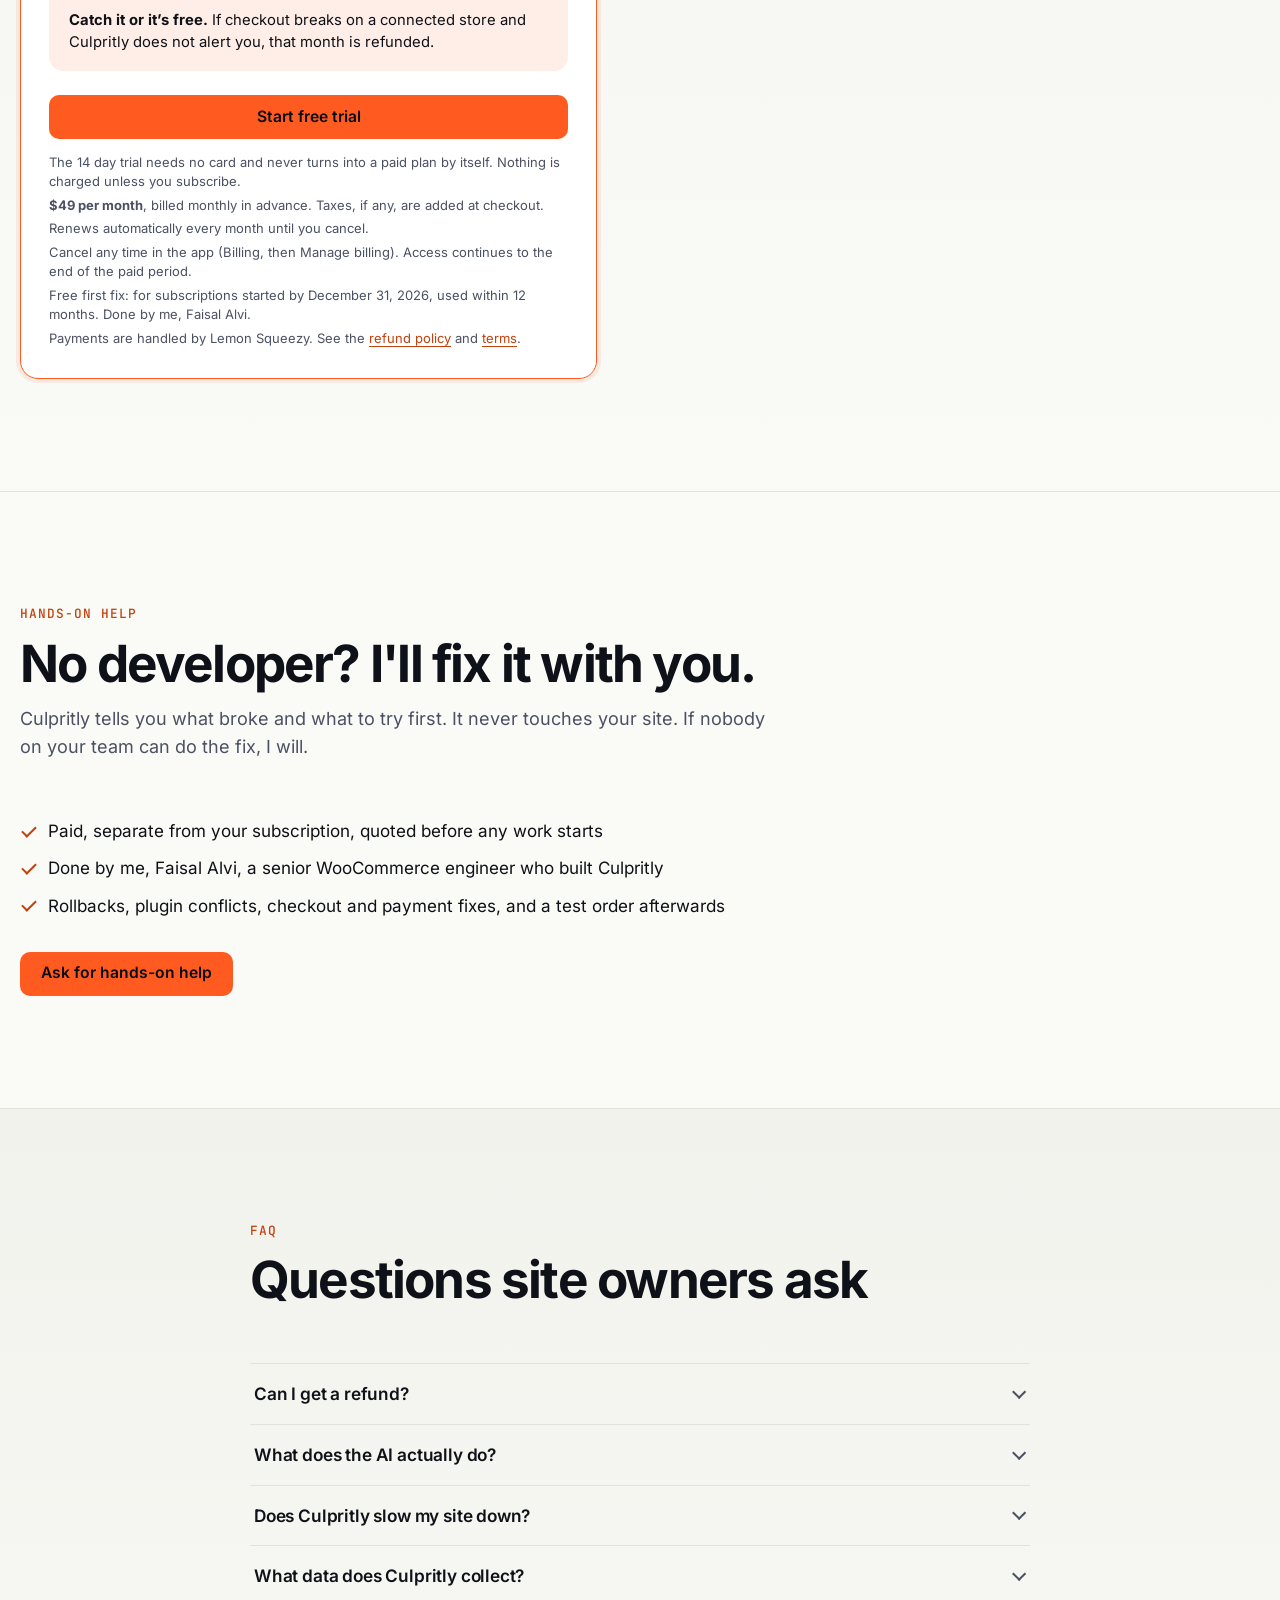
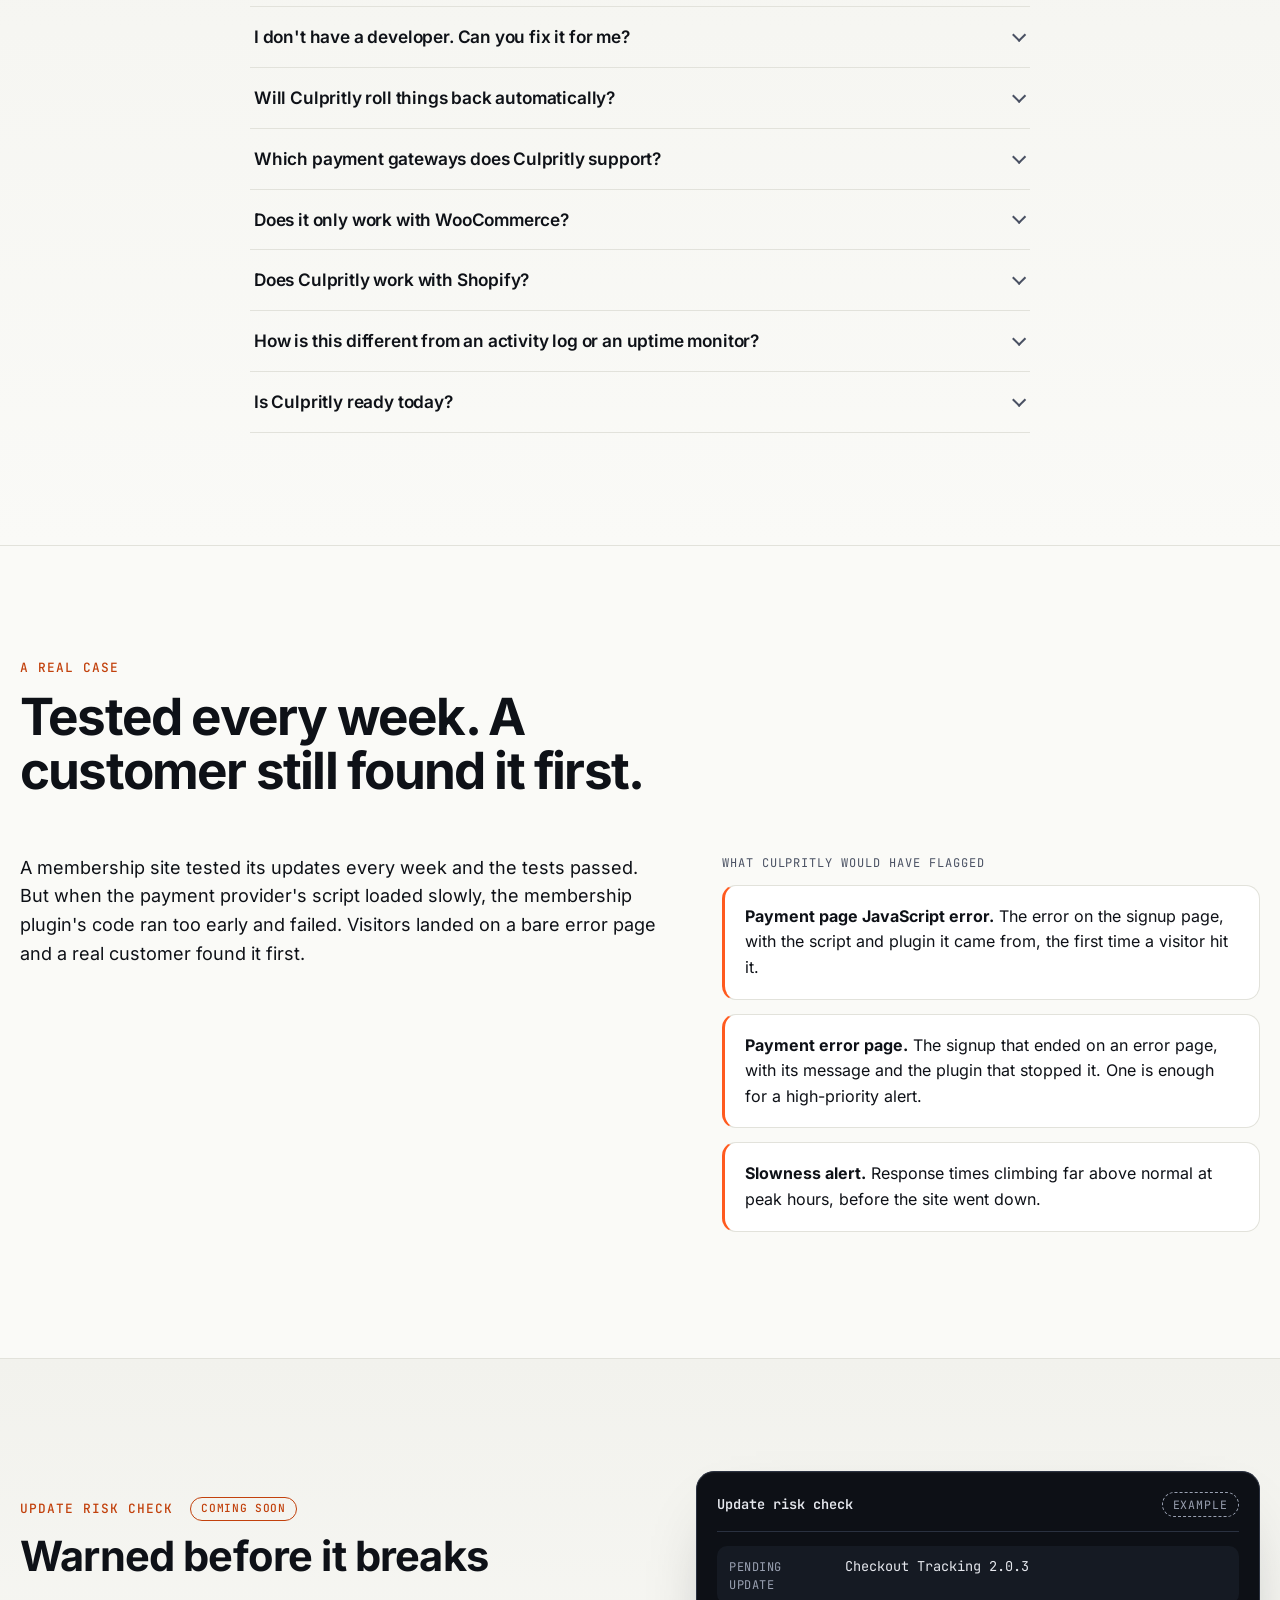
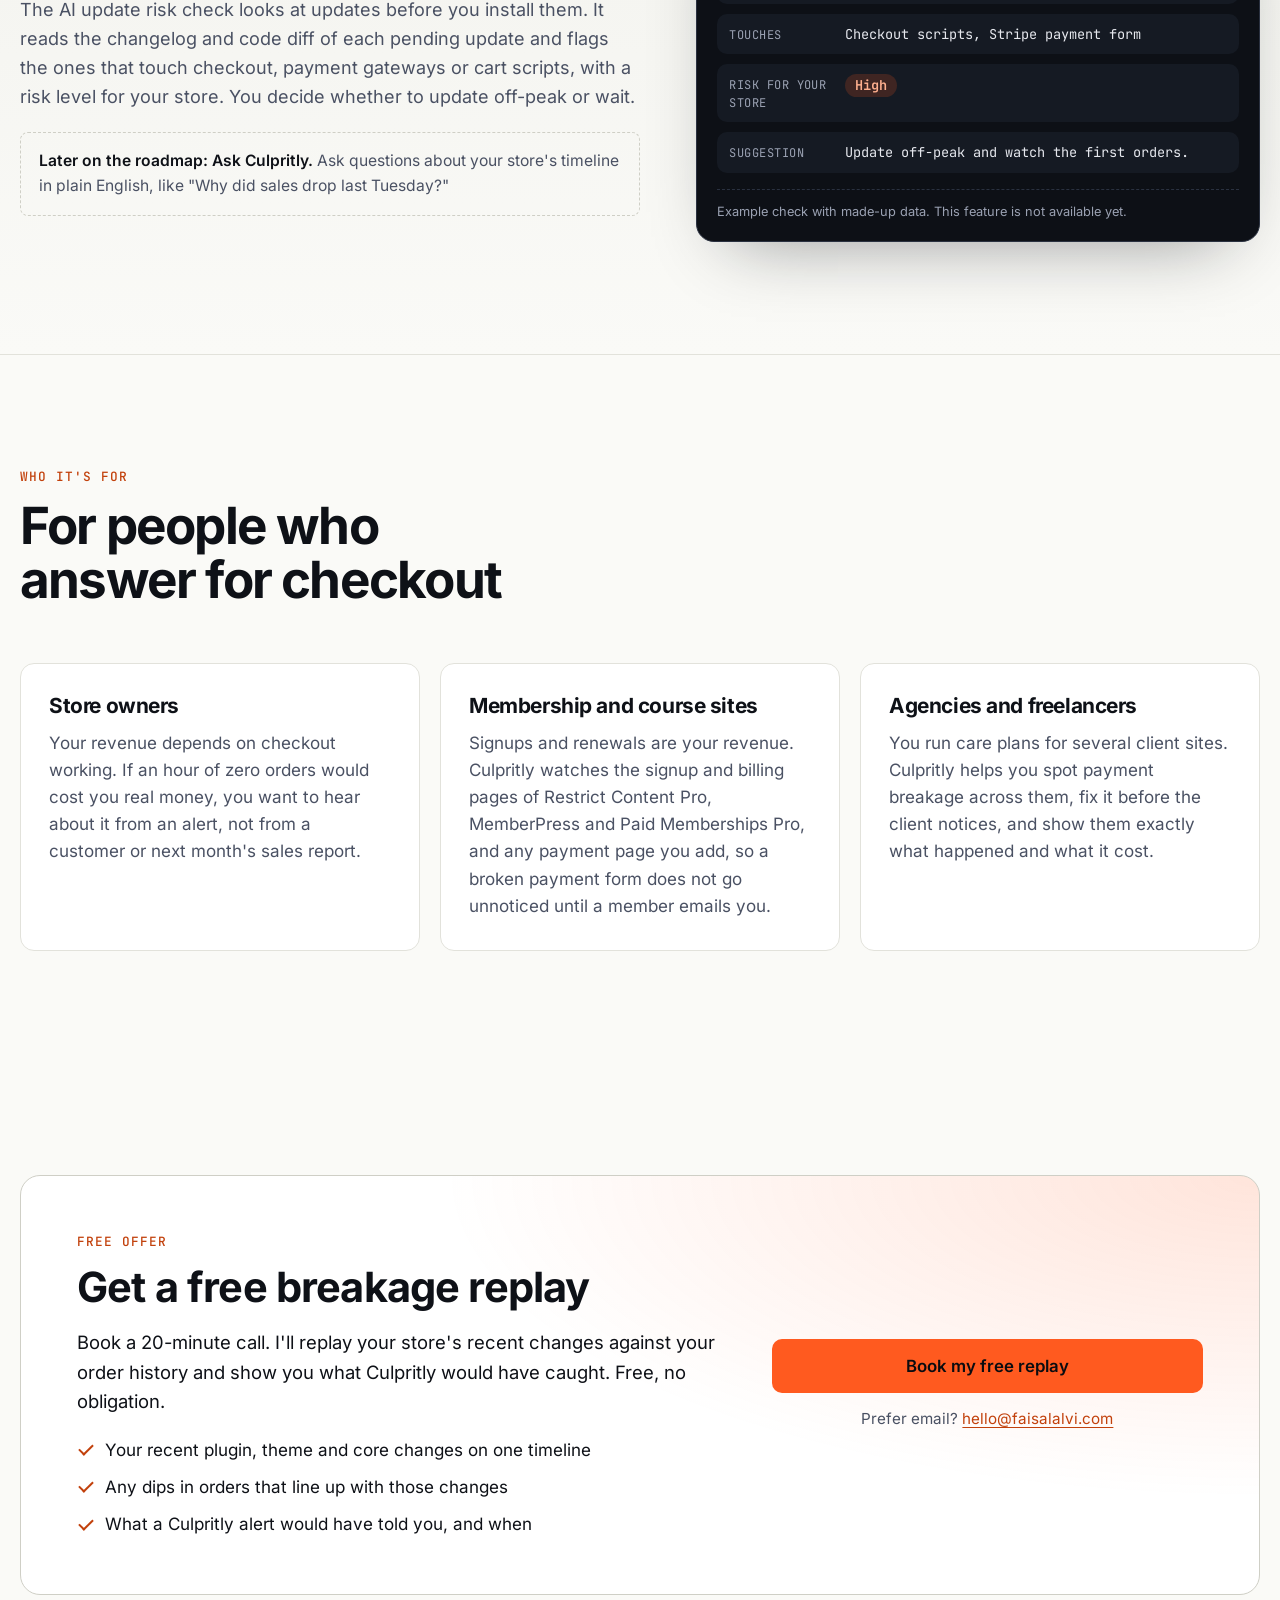
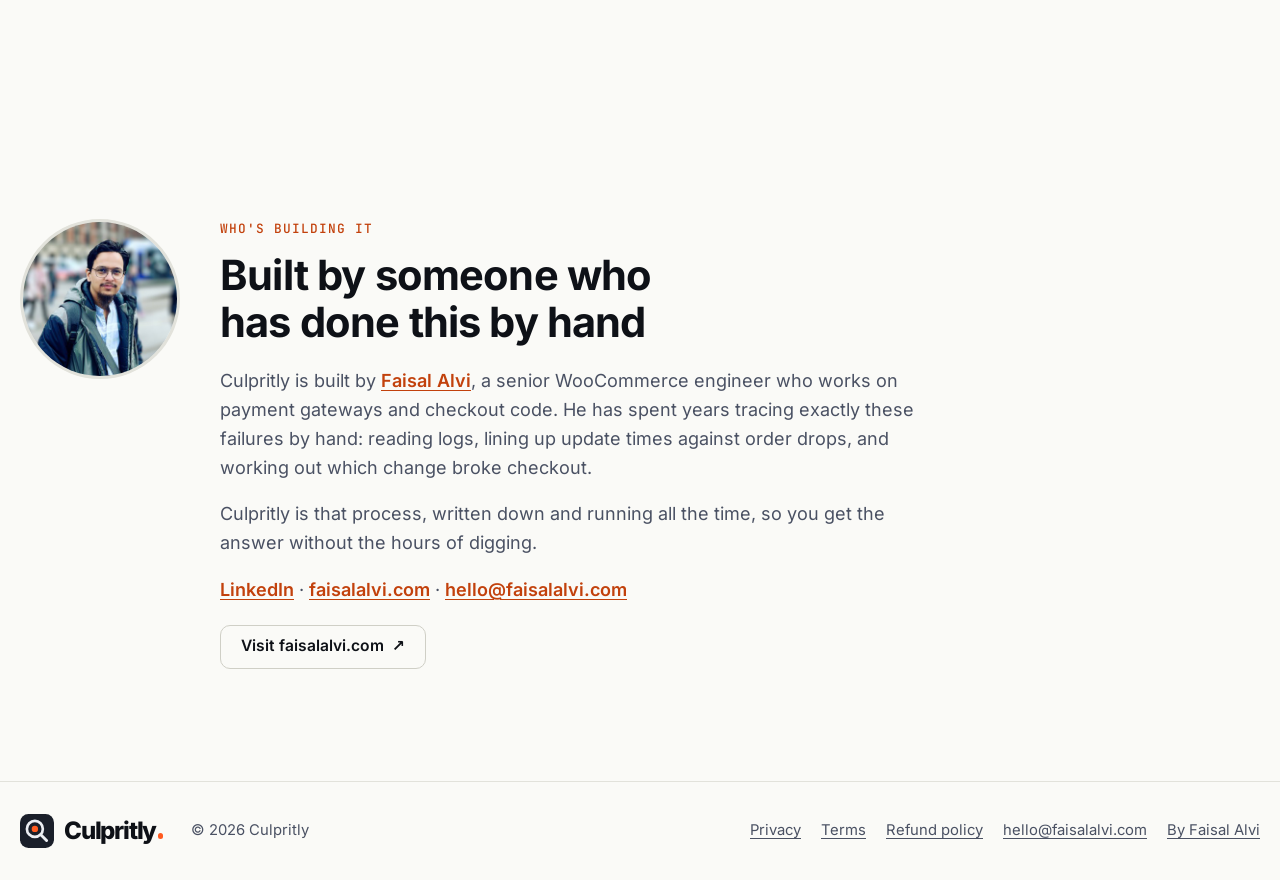
==== commit 2ec5a2cb: "Refresh OG image with current tagline and cache-busting filename" ====
--- a/index.html
+++ b/index.html
@@ -17,14 +17,14 @@
   <meta property="og:url" content="https://faisalalvi.com/culpritly/">
   <meta property="og:title" content="Culpritly: something broke your store. Find out what, when, and what it cost.">
   <meta property="og:description" content="AI incident analyst for WordPress stores and membership sites that take payments. Culpritly tracks every change, catches silent checkout and signup breakage and slowdowns, and explains in plain English what broke, what it cost, and how to fix it.">
-  <meta property="og:image" content="https://faisalalvi.com/culpritly/assets/img/og-image.png">
+  <meta property="og:image" content="https://faisalalvi.com/culpritly/assets/img/og-image-v2.png">
   <meta property="og:image:width" content="1200">
   <meta property="og:image:height" content="630">
   <meta property="og:image:alt" content="Culpritly: Something broke your store. Culpritly tells you what, when, and what it cost.">
   <meta name="twitter:card" content="summary_large_image">
   <meta name="twitter:title" content="Culpritly: something broke your store. Find out what, when, and what it cost.">
   <meta name="twitter:description" content="AI incident analyst for WooCommerce stores and membership sites. Find out what broke, what it cost, and how to fix it.">
-  <meta name="twitter:image" content="https://faisalalvi.com/culpritly/assets/img/og-image.png">
+  <meta name="twitter:image" content="https://faisalalvi.com/culpritly/assets/img/og-image-v2.png">
 
   <link rel="icon" href="assets/img/favicon.svg" type="image/svg+xml">
   <link rel="preload" href="assets/fonts/inter-latin-wght-normal.woff2" as="font" type="font/woff2" crossorigin>
